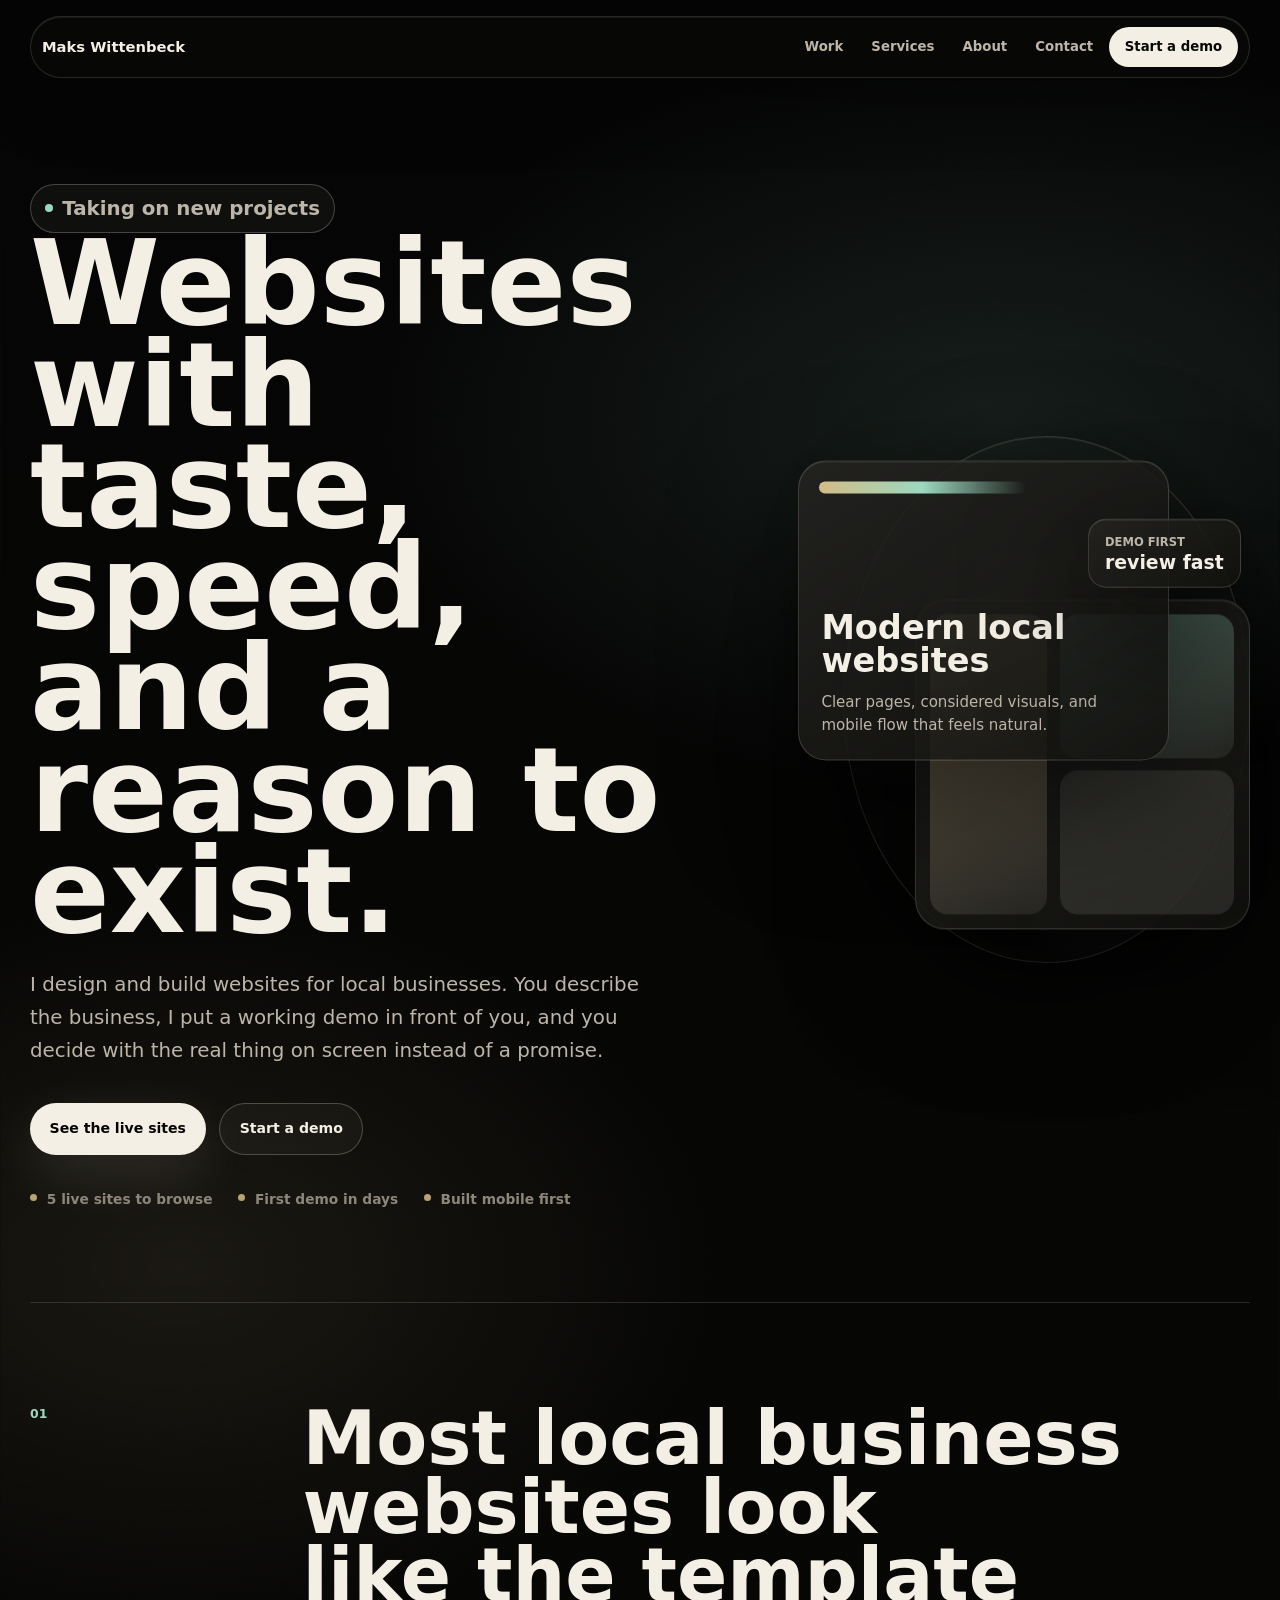
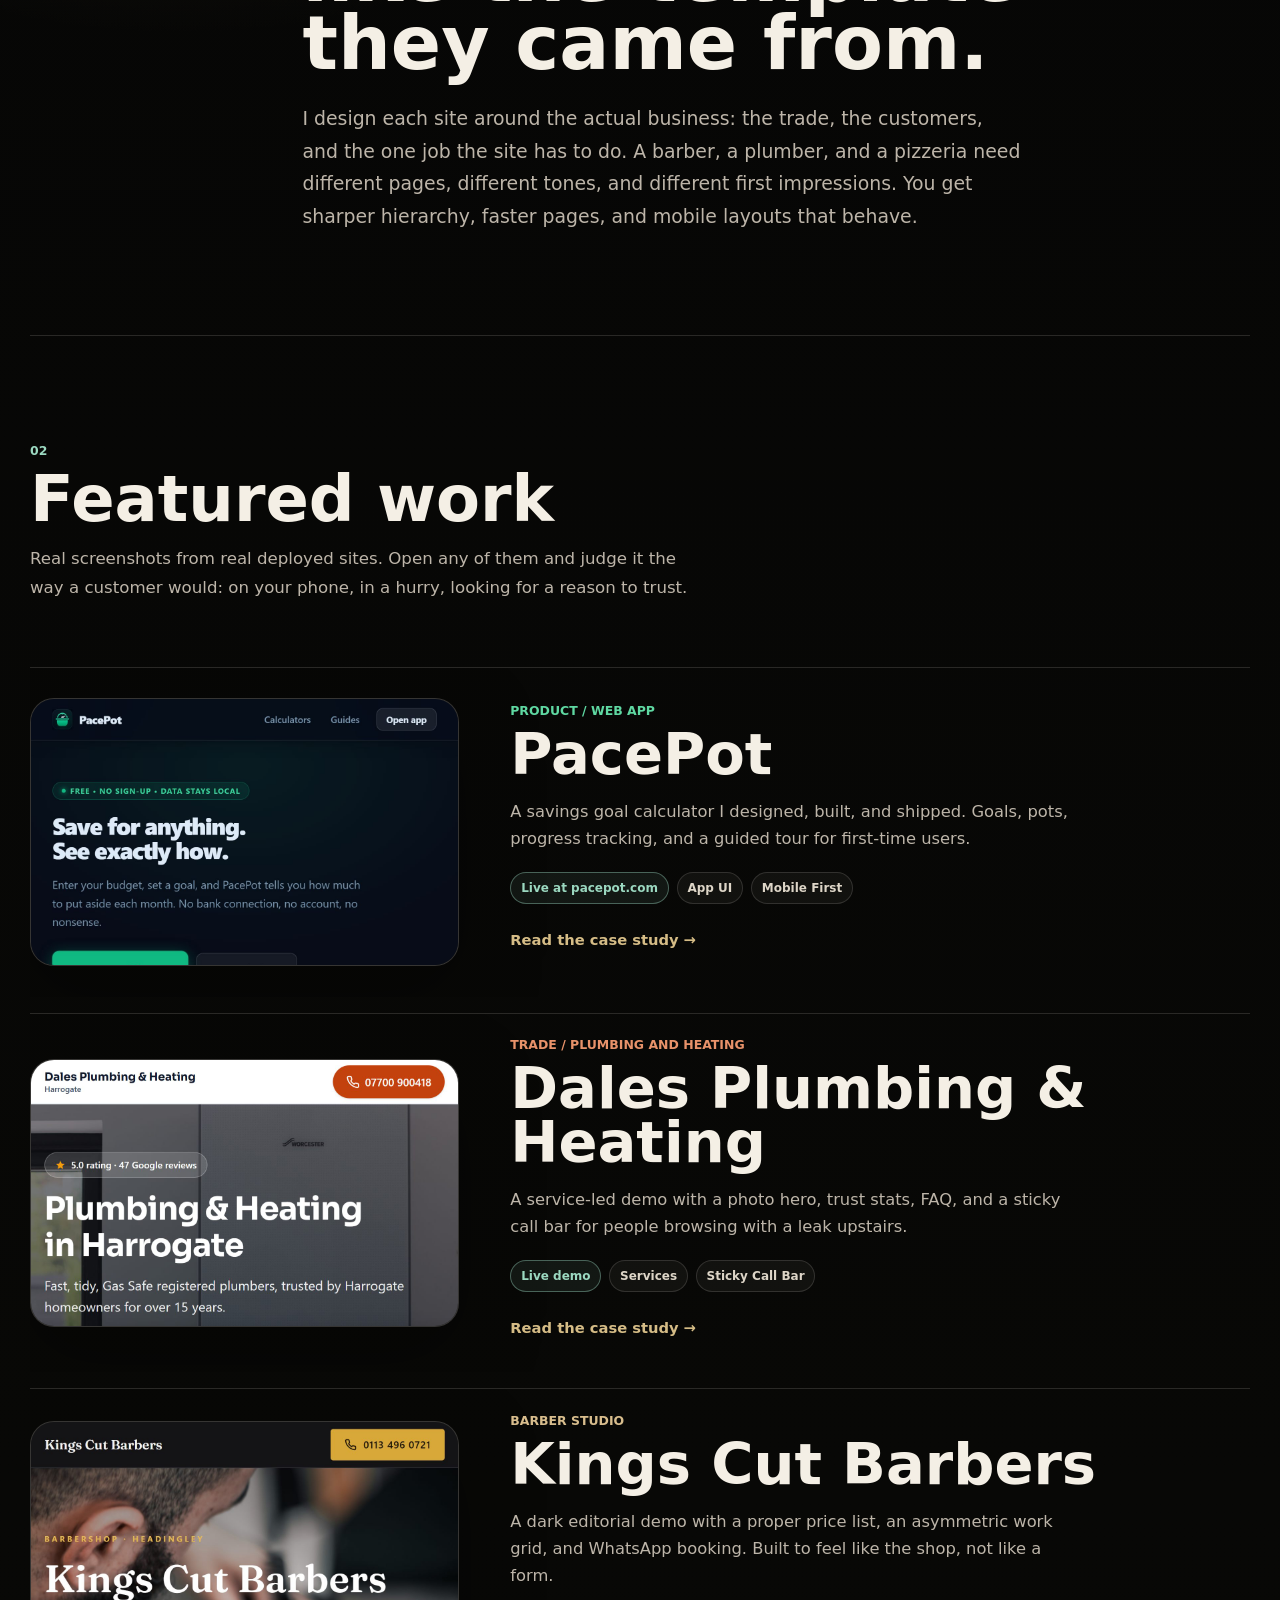
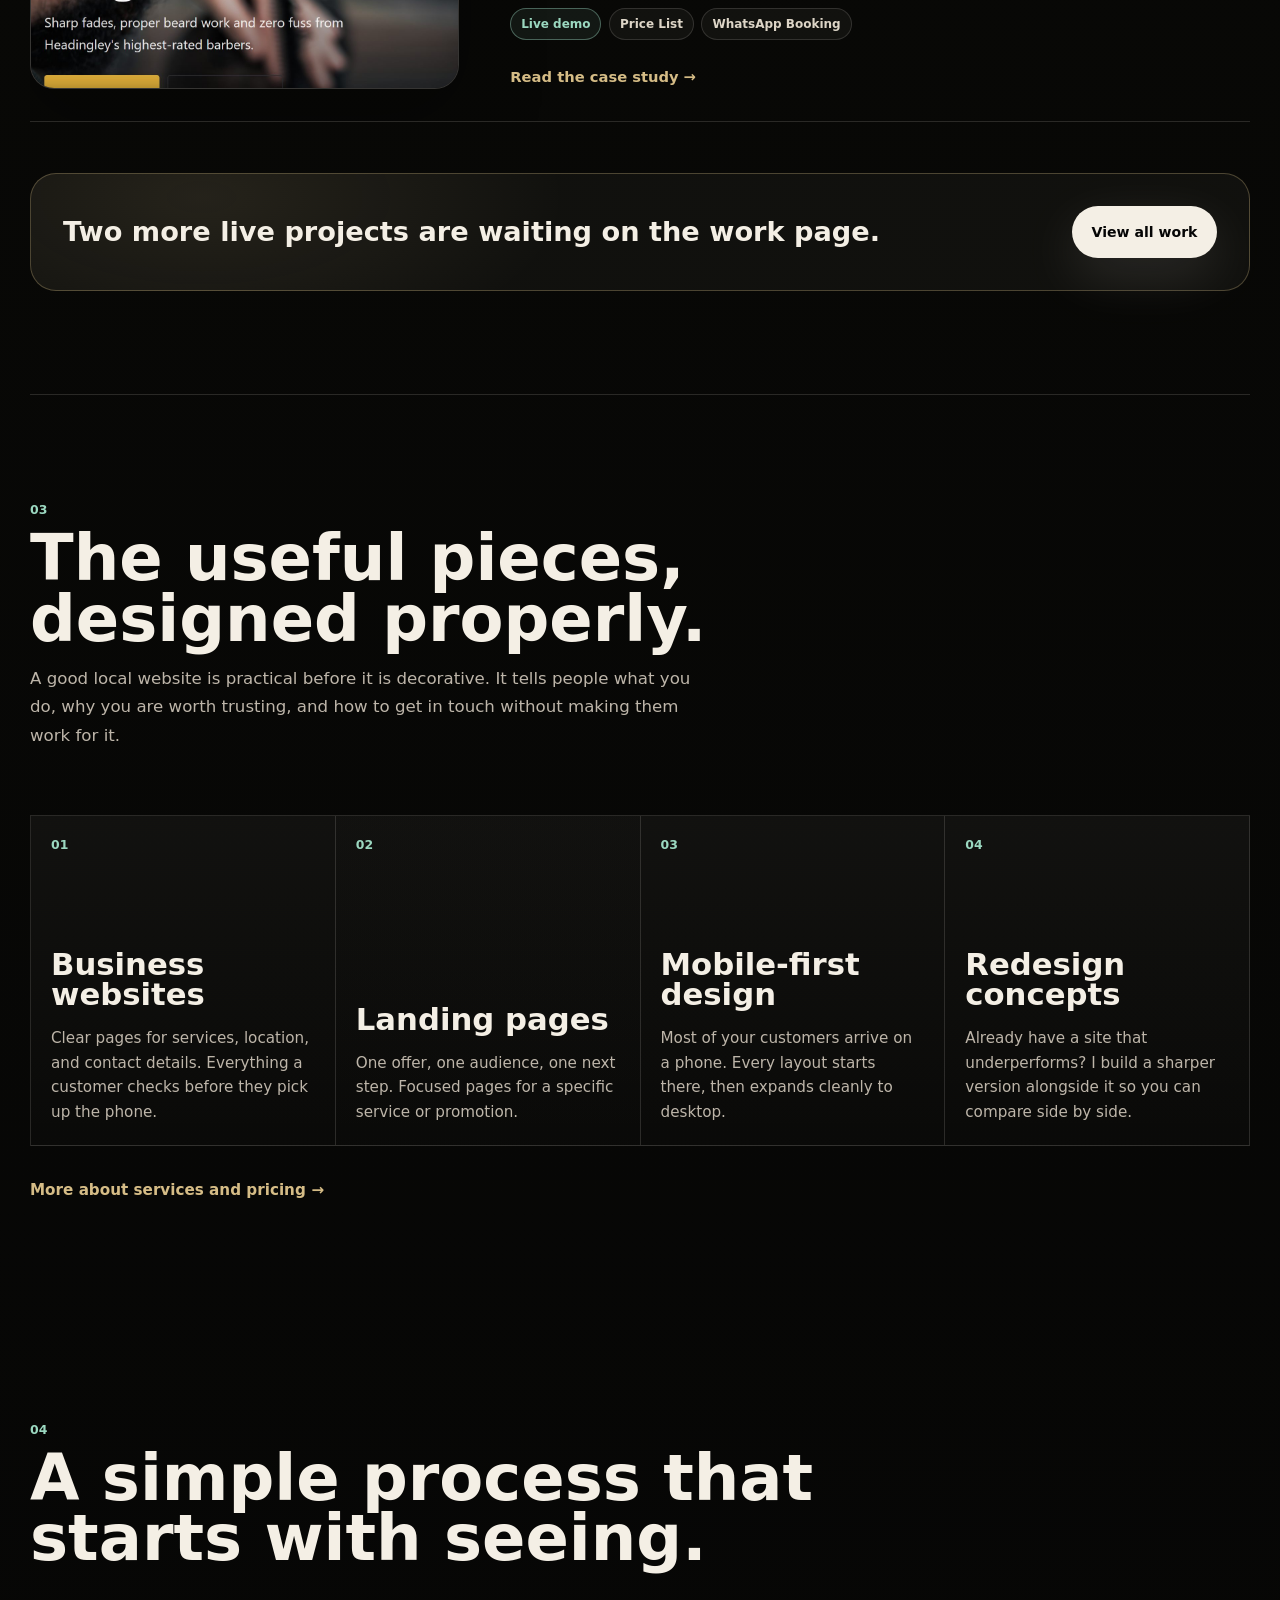
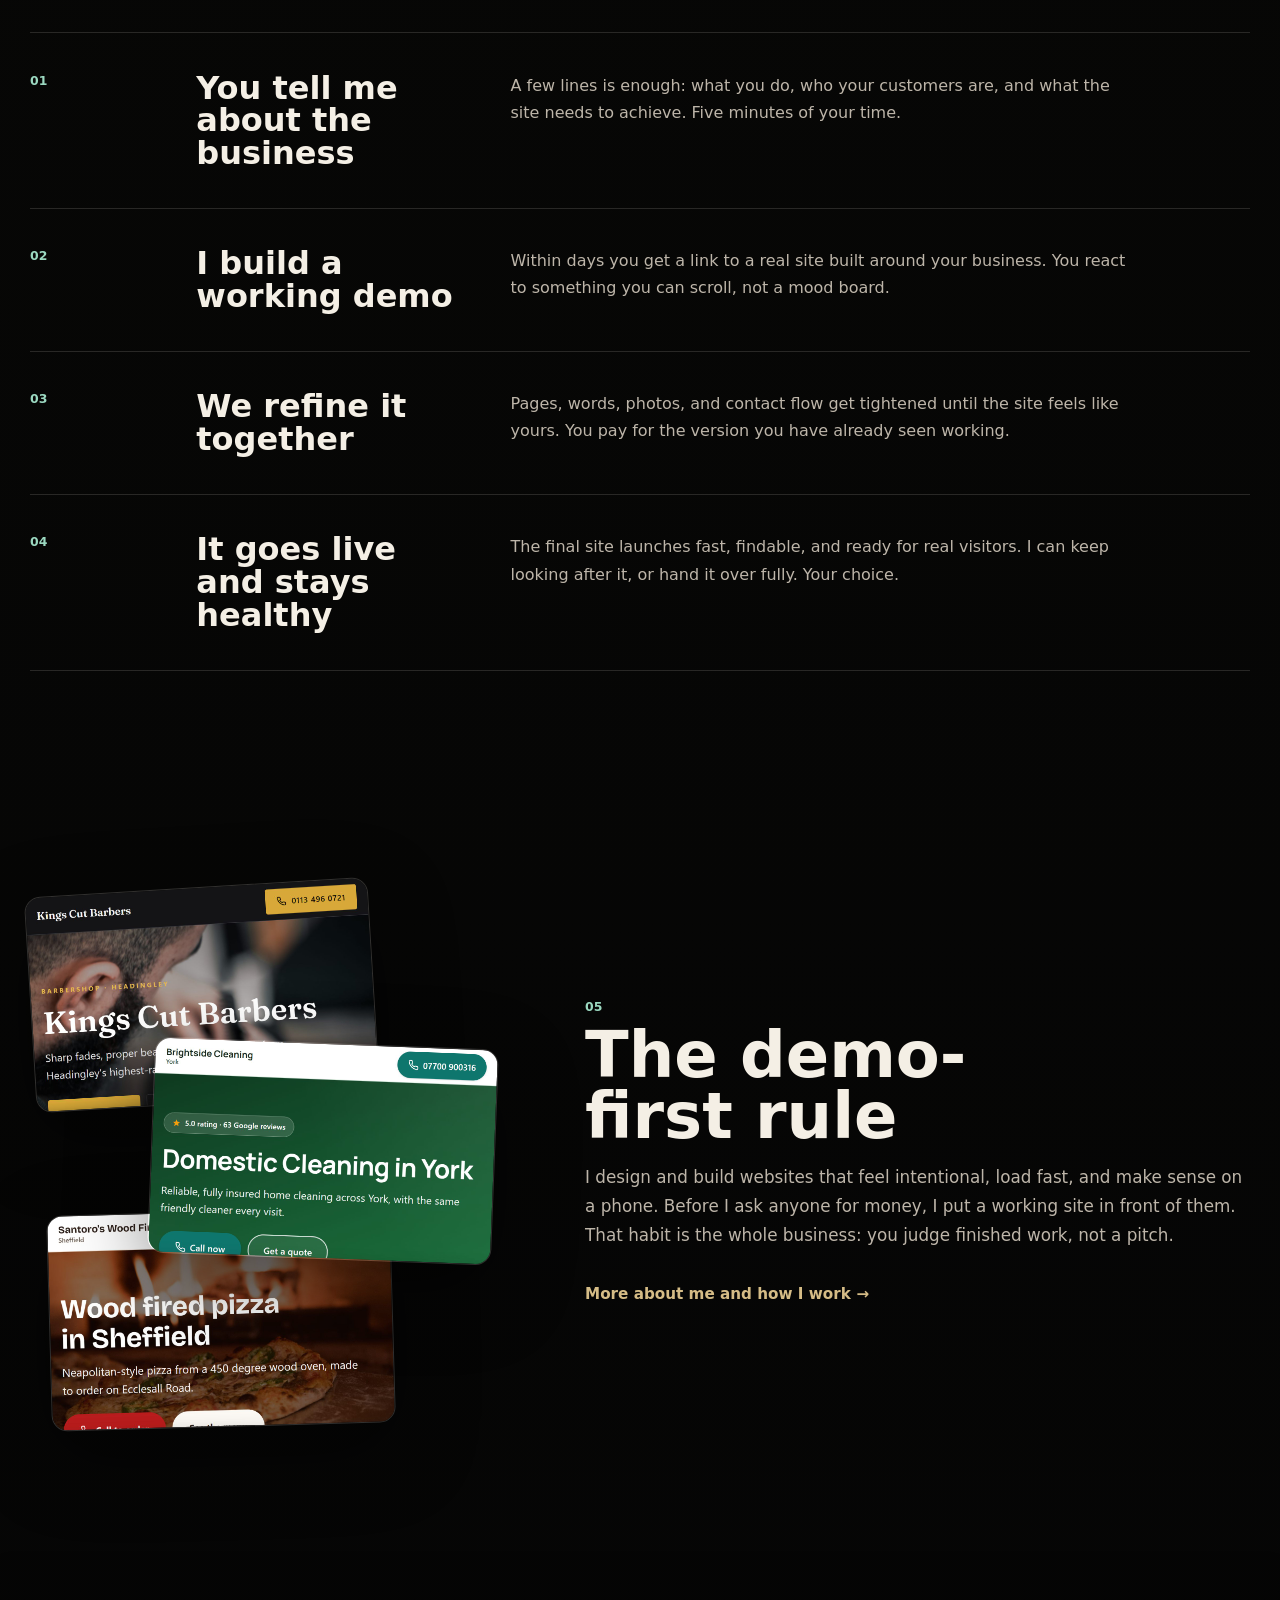
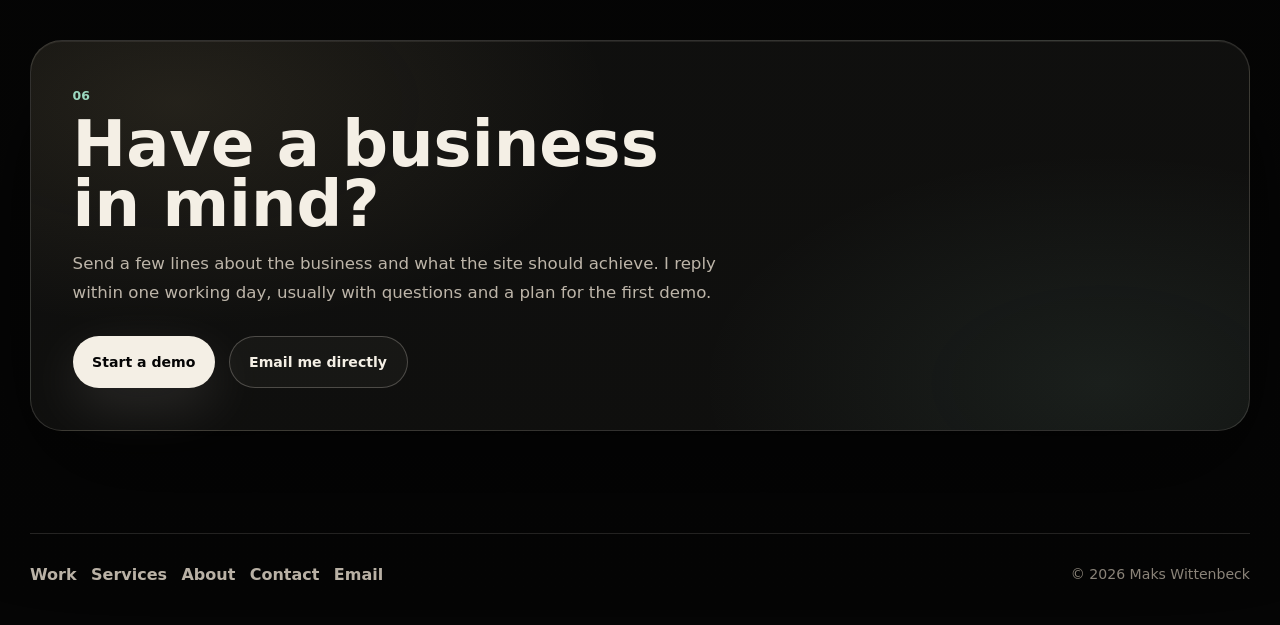
==== index.html @ 297b9ea6 "Real form backend, PNG social card, 404 page, LCP fix, safe demo numbers - Contact form posts via Fo" ====
<!DOCTYPE html>
<html lang="en">
  <head>
    <meta charset="UTF-8" />
    <meta name="viewport" content="width=device-width, initial-scale=1.0" />
    <title>Maks Wittenbeck | Web Designer for Local Businesses</title>
    <meta
      name="description"
      content="Maks Wittenbeck designs and builds websites for local businesses. See a live demo of your site before you commit to anything. Five live projects to browse right now."
    />
    <link rel="canonical" href="https://portfolio-mw-h6pl.vercel.app/" />
    <meta property="og:title" content="Maks Wittenbeck | Web Designer for Local Businesses" />
    <meta
      property="og:description"
      content="See a live demo of your website before you commit to anything. Five live projects to browse right now."
    />
    <meta property="og:type" content="website" />
    <meta property="og:url" content="https://portfolio-mw-h6pl.vercel.app/" />
    <meta property="og:image" content="https://portfolio-mw-h6pl.vercel.app/assets/social-preview.png" />
    <meta name="twitter:card" content="summary_large_image" />
    <meta name="twitter:title" content="Maks Wittenbeck | Web Designer for Local Businesses" />
    <meta
      name="twitter:description"
      content="See a live demo of your website before you commit to anything. Five live projects to browse right now."
    />
    <meta name="theme-color" content="#060606" />
    <link rel="icon" href="/assets/favicon.svg" type="image/svg+xml" />
    <link rel="stylesheet" href="/styles.css" />
    <script type="application/ld+json">
      {
        "@context": "https://schema.org",
        "@type": "Person",
        "name": "Maks Wittenbeck",
        "jobTitle": "Web Designer",
        "email": "mailto:mwittenbeck04@gmail.com",
        "url": "https://portfolio-mw-h6pl.vercel.app/",
        "knowsAbout": ["Web design", "Landing pages", "Mobile-first design", "Local business websites"]
      }
    </script>
  </head>
  <body>
    <a class="skip-link" href="#main">Skip to content</a>
    <div class="spotlight" aria-hidden="true"></div>
    <div class="ambient-field" aria-hidden="true">
      <span class="ambient-line ambient-line--one" data-float data-speed="0.018" data-rotate="-0.002"></span>
      <span class="ambient-line ambient-line--two" data-float data-speed="-0.02" data-rotate="0.002"></span>
      <span class="ambient-disc ambient-disc--one" data-float data-speed="-0.026" data-rotate="0.002"></span>
    </div>

    <header class="site-header">
      <nav class="nav-shell" aria-label="Primary navigation">
        <a class="brand" href="/" aria-label="Maks Wittenbeck home">
          <span>Maks Wittenbeck</span>
        </a>

        <button class="menu-toggle" type="button" aria-expanded="false" aria-controls="nav-links">
          <span class="menu-toggle__line"></span>
          <span class="menu-toggle__line"></span>
          <span class="sr-only">Toggle navigation</span>
        </button>

        <div class="nav-links" id="nav-links">
          <a href="/work/">Work</a>
          <a href="/services/">Services</a>
          <a href="/about/">About</a>
          <a href="/contact/">Contact</a>
          <a class="nav-cta" href="/contact/">Start a demo</a>
        </div>
      </nav>
    </header>

    <main id="main">
      <section class="hero section" id="top">
        <div class="hero__copy">
          <p class="hero-badge"><span class="live-dot" aria-hidden="true"></span>Taking on new projects</p>
          <h1>Websites with taste, speed, and a reason to exist.</h1>
          <p>
            I design and build websites for local businesses. You describe the business,
            I put a working demo in front of you, and you decide with the real thing on
            screen instead of a promise.
          </p>
          <div class="hero__actions">
            <a class="button button--primary" href="/work/">See the live sites</a>
            <a class="button button--ghost" href="/contact/">Start a demo</a>
          </div>
          <ul class="hero-meta" aria-label="Quick facts">
            <li>5 live sites to browse</li>
            <li>First demo in days</li>
            <li>Built mobile first</li>
          </ul>
        </div>

        <div class="hero-art" aria-label="Abstract editorial website preview">
          <div class="hero-art__panel hero-art__panel--main" data-float data-speed="-0.018" data-rotate="-0.001">
            <span></span>
            <strong>Modern local websites</strong>
            <p>Clear pages, considered visuals, and mobile flow that feels natural.</p>
          </div>
          <div class="hero-art__frame" data-float data-speed="0.022" data-rotate="0.002">
            <div></div>
            <div></div>
            <div></div>
          </div>
          <div class="hero-art__note" data-float data-speed="-0.028" data-rotate="-0.002">
            <span>demo first</span>
            <strong>review fast</strong>
          </div>
        </div>
      </section>

      <section class="statement section" aria-label="Design point of view">
        <div class="statement__number reveal">01</div>
        <div class="statement__copy reveal">
          <h2>Most local business websites look like the template they came from.</h2>
          <p>
            I design each site around the actual business: the trade, the customers, and
            the one job the site has to do. A barber, a plumber, and a pizzeria need
            different pages, different tones, and different first impressions. You get
            sharper hierarchy, faster pages, and mobile layouts that behave.
          </p>
        </div>
      </section>

      <section class="section work-section" id="work">
        <div class="section-heading reveal">
          <span class="section-index">02</span>
          <h2>Featured work</h2>
          <p>
            Real screenshots from real deployed sites. Open any of them and judge it the
            way a customer would: on your phone, in a hurry, looking for a reason to trust.
          </p>
        </div>

        <div class="project-list">
          <article class="project-row reveal tilt-card" style="--accent:#5fd8a2">
            <a class="project-media" href="/work/pacepot/" aria-label="Read the PacePot case study">
              <img src="/assets/shot-pacepot.jpg" alt="Screenshot of the PacePot homepage with the headline Save for anything, see exactly how" width="1280" height="800" />
            </a>
            <div class="project-copy">
              <p class="project-type">Product / web app</p>
              <h3>PacePot</h3>
              <p>A savings goal calculator I designed, built, and shipped. Goals, pots, progress tracking, and a guided tour for first-time users.</p>
              <div class="tag-row">
                <span class="tag-live">Live at pacepot.com</span><span>App UI</span><span>Mobile First</span>
              </div>
              <a class="project-link" href="/work/pacepot/">Read the case study<span aria-hidden="true"> &rarr;</span></a>
            </div>
          </article>

          <article class="project-row reveal tilt-card" style="--accent:#e8926a">
            <a class="project-media" href="/work/dales-plumbing/" aria-label="Read the Dales Plumbing and Heating case study">
              <img src="/assets/shot-plumbing.jpg" alt="Screenshot of the Dales Plumbing and Heating demo site with a 5.0 Google rating badge" width="1280" height="800" />
            </a>
            <div class="project-copy">
              <p class="project-type">Trade / plumbing and heating</p>
              <h3>Dales Plumbing &amp; Heating</h3>
              <p>A service-led demo with a photo hero, trust stats, FAQ, and a sticky call bar for people browsing with a leak upstairs.</p>
              <div class="tag-row">
                <span class="tag-live">Live demo</span><span>Services</span><span>Sticky Call Bar</span>
              </div>
              <a class="project-link" href="/work/dales-plumbing/">Read the case study<span aria-hidden="true"> &rarr;</span></a>
            </div>
          </article>

          <article class="project-row reveal tilt-card" style="--accent:#d8bd8d">
            <a class="project-media" href="/work/kings-cut-barbers/" aria-label="Read the Kings Cut Barbers case study">
              <img src="/assets/shot-barber.jpg" alt="Screenshot of the Kings Cut Barbers demo site with a dark editorial hero" width="1280" height="800" />
            </a>
            <div class="project-copy">
              <p class="project-type">Barber studio</p>
              <h3>Kings Cut Barbers</h3>
              <p>A dark editorial demo with a proper price list, an asymmetric work grid, and WhatsApp booking. Built to feel like the shop, not like a form.</p>
              <div class="tag-row">
                <span class="tag-live">Live demo</span><span>Price List</span><span>WhatsApp Booking</span>
              </div>
              <a class="project-link" href="/work/kings-cut-barbers/">Read the case study<span aria-hidden="true"> &rarr;</span></a>
            </div>
          </article>
        </div>

        <div class="work-cta reveal">
          <p>Two more live projects are waiting on the work page.</p>
          <a class="button button--primary" href="/work/">View all work</a>
        </div>
      </section>

      <section class="section service-section" id="services">
        <div class="section-heading reveal">
          <span class="section-index">03</span>
          <h2>The useful pieces, designed properly.</h2>
          <p>
            A good local website is practical before it is decorative. It tells people what
            you do, why you are worth trusting, and how to get in touch without making them work for it.
          </p>
        </div>

        <div class="service-editorial">
          <article class="service-item reveal">
            <span>01</span>
            <h3>Business websites</h3>
            <p>Clear pages for services, location, and contact details. Everything a customer checks before they pick up the phone.</p>
          </article>
          <article class="service-item reveal">
            <span>02</span>
            <h3>Landing pages</h3>
            <p>One offer, one audience, one next step. Focused pages for a specific service or promotion.</p>
          </article>
          <article class="service-item reveal">
            <span>03</span>
            <h3>Mobile-first design</h3>
            <p>Most of your customers arrive on a phone. Every layout starts there, then expands cleanly to desktop.</p>
          </article>
          <article class="service-item reveal">
            <span>04</span>
            <h3>Redesign concepts</h3>
            <p>Already have a site that underperforms? I build a sharper version alongside it so you can compare side by side.</p>
          </article>
        </div>
        <a class="section-link reveal" href="/services/">More about services and pricing<span aria-hidden="true"> &rarr;</span></a>
      </section>

      <section class="section process-section" id="process">
        <div class="section-heading reveal">
          <span class="section-index">04</span>
          <h2>A simple process that starts with seeing.</h2>
        </div>

        <div class="process-list">
          <article class="process-step reveal">
            <span>01</span>
            <h3>You tell me about the business</h3>
            <p>A few lines is enough: what you do, who your customers are, and what the site needs to achieve. Five minutes of your time.</p>
          </article>
          <article class="process-step reveal">
            <span>02</span>
            <h3>I build a working demo</h3>
            <p>Within days you get a link to a real site built around your business. You react to something you can scroll, not a mood board.</p>
          </article>
          <article class="process-step reveal">
            <span>03</span>
            <h3>We refine it together</h3>
            <p>Pages, words, photos, and contact flow get tightened until the site feels like yours. You pay for the version you have already seen working.</p>
          </article>
          <article class="process-step reveal">
            <span>04</span>
            <h3>It goes live and stays healthy</h3>
            <p>The final site launches fast, findable, and ready for real visitors. I can keep looking after it, or hand it over fully. Your choice.</p>
          </article>
        </div>
      </section>

      <section class="section about-section" id="about">
        <div class="about-collage reveal" aria-hidden="true">
          <img src="/assets/shot-barber.jpg" alt="" width="1280" height="800" />
          <img src="/assets/shot-cleaning.jpg" alt="" width="1280" height="800" />
          <img src="/assets/shot-takeaway.jpg" alt="" width="1280" height="800" />
        </div>
        <div class="about-copy reveal">
          <span class="section-index">05</span>
          <h2>The demo-first rule</h2>
          <p>
            I design and build websites that feel intentional, load fast, and make sense on
            a phone. Before I ask anyone for money, I put a working site in front of them.
            That habit is the whole business: you judge finished work, not a pitch.
          </p>
          <a class="section-link" href="/about/">More about me and how I work<span aria-hidden="true"> &rarr;</span></a>
        </div>
      </section>

      <section class="section contact-section" id="contact">
        <div class="contact-panel contact-panel--simple reveal">
          <div>
            <span class="section-index">06</span>
            <h2>Have a business in mind?</h2>
            <p>
              Send a few lines about the business and what the site should achieve.
              I reply within one working day, usually with questions and a plan for the first demo.
            </p>
            <div class="hero__actions">
              <a class="button button--primary" href="/contact/">Start a demo</a>
              <a class="button button--ghost" href="mailto:mwittenbeck04@gmail.com?subject=Website%20demo%20request">Email me directly</a>
            </div>
          </div>
        </div>
      </section>
    </main>

    <footer class="site-footer site-footer--slim">
      <nav class="footer-links" aria-label="Footer">
        <a href="/work/">Work</a>
        <a href="/services/">Services</a>
        <a href="/about/">About</a>
        <a href="/contact/">Contact</a>
        <a href="mailto:mwittenbeck04@gmail.com">Email</a>
      </nav>
      <p class="copyright">&copy; <span id="year"></span> Maks Wittenbeck</p>
    </footer>

    <script src="/script.js"></script>
  </body>
</html>
---- styles.css ----
:root {
  --bg: #050505;
  --bg-soft: #0d0d0b;
  --ink: #f4efe5;
  --muted: #bdb5a9;
  --soft: #8d867b;
  --line: rgba(244, 239, 229, 0.14);
  --line-strong: rgba(244, 239, 229, 0.24);
  --surface: rgba(244, 239, 229, 0.055);
  --surface-strong: rgba(244, 239, 229, 0.09);
  --champagne: #d5bc86;
  --mint: #9bd8c0;
  --sage: #6f8b76;
  --smoke: #191918;
  --shadow: 0 42px 120px rgba(0, 0, 0, 0.55);
  --radius: 8px;
  --radius-lg: 26px;
  --max: 1220px;
}

* {
  box-sizing: border-box;
}

html {
  scroll-behavior: smooth;
  background: #050505;
}

body {
  margin: 0;
  min-width: 320px;
  overflow-x: hidden;
  background:
    radial-gradient(900px 520px at 78% 6%, rgba(155, 216, 192, 0.12), transparent 72%),
    radial-gradient(760px 520px at 14% 18%, rgba(213, 188, 134, 0.1), transparent 72%),
    linear-gradient(180deg, #050505 0%, #080806 44%, #050505 100%);
  background-color: #050505;
  color: var(--ink);
  font-family:
    Inter, ui-sans-serif, system-ui, -apple-system, BlinkMacSystemFont, "Segoe UI", sans-serif;
  line-height: 1.5;
}

body.nav-open {
  overflow: hidden;
}

body::before {
  content: "";
  position: fixed;
  inset: 0;
  z-index: -4;
  pointer-events: none;
  background:
    linear-gradient(90deg, rgba(244, 239, 229, 0.035) 1px, transparent 1px),
    linear-gradient(rgba(244, 239, 229, 0.025) 1px, transparent 1px);
  background-size: 72px 72px;
  mask-image: linear-gradient(to bottom, black, transparent 76%);
  opacity: 0.28;
}

body::after {
  content: "";
  position: fixed;
  inset: 0;
  z-index: -3;
  pointer-events: none;
  background:
    linear-gradient(120deg, transparent 0%, rgba(244, 239, 229, 0.055) 42%, transparent 55%),
    radial-gradient(420px 180px at 50% 0%, rgba(244, 239, 229, 0.055), transparent 70%);
  opacity: 0.48;
}

a {
  color: inherit;
  text-decoration: none;
}

button,
input,
select,
textarea {
  font: inherit;
}

img,
svg {
  max-width: 100%;
}

::selection {
  background: rgba(213, 188, 134, 0.38);
  color: var(--ink);
}

.sr-only,
.skip-link {
  position: absolute;
  width: 1px;
  height: 1px;
  overflow: hidden;
  clip: rect(0, 0, 0, 0);
}

.skip-link:focus {
  top: 1rem;
  left: 1rem;
  width: auto;
  height: auto;
  clip: auto;
  z-index: 20;
  padding: 0.7rem 1rem;
  border-radius: var(--radius);
  background: var(--ink);
  color: var(--bg);
}

.spotlight {
  position: fixed;
  inset: 0;
  z-index: -2;
  pointer-events: none;
  background:
    radial-gradient(circle at var(--x, 50%) var(--y, 20%), rgba(213, 188, 134, 0.07), transparent 18rem),
    radial-gradient(circle at var(--x, 50%) var(--y, 20%), rgba(155, 216, 192, 0.055), transparent 28rem);
  opacity: 0.82;
}

.ambient-field {
  position: fixed;
  inset: 0;
  pointer-events: none;
  z-index: -1;
  overflow: hidden;
}

.ambient-line,
.ambient-disc {
  position: absolute;
  display: block;
  transform: translate3d(0, var(--float-y, 0px), 0) rotate(var(--float-r, 0deg));
  will-change: transform;
}

.ambient-line {
  height: 1px;
  background: linear-gradient(90deg, transparent, rgba(244, 239, 229, 0.32), transparent);
  box-shadow: 0 0 24px rgba(213, 188, 134, 0.16);
  opacity: 0.5;
}

.ambient-line--one {
  width: 420px;
  right: 6vw;
  top: 24vh;
}

.ambient-line--two {
  width: 300px;
  left: 8vw;
  top: 68vh;
}

.ambient-disc {
  width: 220px;
  height: 220px;
  right: 10vw;
  top: 78vh;
  border: 1px solid rgba(244, 239, 229, 0.16);
  border-radius: 50%;
  background: radial-gradient(circle at 38% 30%, rgba(155, 216, 192, 0.08), transparent 56%);
  opacity: 0.44;
}

.site-header {
  position: sticky;
  top: 0;
  z-index: 10;
  padding: 1rem;
}

.nav-shell {
  width: min(var(--max), calc(100vw - 2rem));
  min-height: 62px;
  display: flex;
  align-items: center;
  justify-content: space-between;
  gap: 1rem;
  margin: 0 auto;
  padding: 0.62rem 0.68rem;
  border: 1px solid rgba(244, 239, 229, 0.14);
  border-radius: 999px;
  background: rgba(8, 8, 6, 0.92);
  box-shadow: 0 18px 70px rgba(0, 0, 0, 0.32), inset 0 1px 0 rgba(244, 239, 229, 0.08);
}

.brand {
  display: inline-flex;
  align-items: center;
  gap: 0.74rem;
  font-size: 0.92rem;
  font-weight: 760;
  white-space: nowrap;
}

.nav-links {
  display: flex;
  align-items: center;
  gap: 0.2rem;
}

.nav-links a {
  min-height: 40px;
  display: inline-flex;
  align-items: center;
  justify-content: center;
  padding: 0.5rem 0.78rem;
  border-radius: 999px;
  color: var(--muted);
  font-size: 0.83rem;
  font-weight: 720;
  transition: color 180ms ease, background 180ms ease, transform 180ms ease;
}

.nav-links a:hover,
.nav-links a:focus-visible {
  color: var(--ink);
  background: rgba(244, 239, 229, 0.07);
}

.nav-links a[aria-current="page"] {
  color: var(--ink);
  background: rgba(244, 239, 229, 0.09);
}

.nav-links .nav-cta {
  padding-inline: 1rem;
  color: #080806;
  background: var(--ink);
}

.nav-links .nav-cta:hover,
.nav-links .nav-cta:focus-visible {
  color: #080806;
  background: var(--mint);
  transform: translateY(-1px);
}

.menu-toggle {
  display: none;
  width: 44px;
  height: 44px;
  border: 1px solid var(--line);
  border-radius: 50%;
  background: rgba(244, 239, 229, 0.06);
  color: var(--ink);
  cursor: pointer;
}

.menu-toggle__line {
  display: block;
  width: 17px;
  height: 2px;
  margin: 4px auto;
  border-radius: 999px;
  background: currentColor;
  transition: transform 200ms ease;
}

.section {
  width: min(var(--max), calc(100vw - 2rem));
  margin: 0 auto;
  padding: clamp(5rem, 8vw, 8.8rem) 0;
}

.hero {
  min-height: calc(100vh - 88px);
  display: grid;
  grid-template-columns: minmax(0, 1.08fr) minmax(320px, 0.72fr);
  align-items: center;
  gap: clamp(3rem, 7vw, 7rem);
  padding-top: 4rem;
  padding-bottom: 5.8rem;
}

.hero-badge {
  display: inline-flex;
  align-items: center;
  gap: 0.55rem;
  margin: 0 0 1.4rem;
  padding: 0.45rem 0.9rem;
  border: 1px solid var(--line-strong);
  border-radius: 999px;
  background: rgba(244, 239, 229, 0.045);
  color: var(--muted);
  font-size: 0.8rem;
  font-weight: 760;
}

.live-dot {
  width: 8px;
  height: 8px;
  flex: 0 0 auto;
  border-radius: 50%;
  background: var(--mint);
  box-shadow: 0 0 0 0 rgba(155, 216, 192, 0.5);
  animation: live-pulse 2.4s ease-out infinite;
}

@keyframes live-pulse {
  0% {
    box-shadow: 0 0 0 0 rgba(155, 216, 192, 0.5);
  }
  70% {
    box-shadow: 0 0 0 9px rgba(155, 216, 192, 0);
  }
  100% {
    box-shadow: 0 0 0 0 rgba(155, 216, 192, 0);
  }
}

.hero-meta {
  display: flex;
  flex-wrap: wrap;
  gap: 0.5rem 1.6rem;
  margin: 2.1rem 0 0;
  padding: 0;
  list-style: none;
}

.hero-meta li {
  position: relative;
  padding-left: 1.05rem;
  color: var(--soft);
  font-size: 0.86rem;
  font-weight: 720;
}

.hero-meta li::before {
  content: "";
  position: absolute;
  left: 0;
  top: 0.42em;
  width: 7px;
  height: 7px;
  border-radius: 50%;
  background: var(--champagne);
  opacity: 0.85;
}

.hero__copy h1 {
  max-width: 930px;
  margin: 0;
  font-size: clamp(4rem, 9.2vw, 10.6rem);
  line-height: 0.86;
  letter-spacing: 0;
  font-weight: 820;
  text-wrap: balance;
}

.hero__copy p {
  max-width: 620px;
  margin: 1.6rem 0 0;
  color: var(--muted);
  font-size: clamp(1rem, 1.6vw, 1.24rem);
  line-height: 1.68;
}

.hero__actions {
  display: flex;
  flex-wrap: wrap;
  gap: 0.85rem;
  margin-top: 2.2rem;
}

.button {
  min-height: 52px;
  display: inline-flex;
  align-items: center;
  justify-content: center;
  border: 0;
  border-radius: 999px;
  padding: 0.88rem 1.22rem;
  font-size: 0.88rem;
  font-weight: 820;
  cursor: pointer;
  transition: transform 180ms ease, background 180ms ease, border-color 180ms ease, box-shadow 180ms ease;
}

.button:hover,
.button:focus-visible {
  transform: translateY(-2px);
}

.button--primary {
  background: var(--ink);
  color: var(--bg);
  box-shadow: 0 18px 54px rgba(244, 239, 229, 0.12);
}

.button--primary:hover,
.button--primary:focus-visible {
  background: var(--mint);
  box-shadow: 0 24px 70px rgba(155, 216, 192, 0.14);
}

.button--ghost {
  border: 1px solid var(--line-strong);
  background: rgba(244, 239, 229, 0.035);
  color: var(--ink);
}

.button--ghost:hover,
.button--ghost:focus-visible {
  border-color: rgba(213, 188, 134, 0.48);
  background: rgba(244, 239, 229, 0.07);
}

.hero-art {
  position: relative;
  min-height: 620px;
}

.hero-art::before {
  content: "";
  position: absolute;
  inset: 10% 0 5% 10%;
  border: 1px solid rgba(244, 239, 229, 0.14);
  border-radius: 50%;
  background:
    radial-gradient(circle at 42% 34%, rgba(244, 239, 229, 0.11), transparent 25%),
    radial-gradient(circle at 66% 72%, rgba(155, 216, 192, 0.12), transparent 34%);
  box-shadow: inset 0 1px 0 rgba(244, 239, 229, 0.08), 0 36px 120px rgba(0, 0, 0, 0.42);
}

.hero-art__panel,
.hero-art__frame,
.hero-art__note {
  position: absolute;
  border: 1px solid rgba(244, 239, 229, 0.16);
  background:
    linear-gradient(145deg, rgba(244, 239, 229, 0.105), rgba(244, 239, 229, 0.035)),
    rgba(8, 8, 6, 0.88);
  box-shadow: var(--shadow), inset 0 1px 0 rgba(244, 239, 229, 0.09);
  transform: translate3d(0, var(--float-y, 0px), 0) rotate(var(--float-r, 0deg));
  will-change: transform;
}

.hero-art__panel--main {
  z-index: 2;
  top: 14%;
  left: 0;
  width: min(82%, 430px);
  min-height: 300px;
  display: grid;
  align-content: end;
  border-radius: 28px;
  padding: 1.4rem;
}

.hero-art__panel--main span {
  position: absolute;
  top: 1.25rem;
  left: 1.25rem;
  width: 56%;
  height: 12px;
  border-radius: 999px;
  background: linear-gradient(90deg, var(--champagne), var(--mint), transparent);
}

.hero-art__panel--main strong {
  max-width: 280px;
  font-size: 2.1rem;
  line-height: 1;
}

.hero-art__panel--main p {
  max-width: 310px;
  margin: 0.85rem 0 0;
  color: var(--muted);
  font-size: 0.94rem;
}

.hero-art__frame {
  right: 0;
  bottom: 10%;
  width: min(74%, 360px);
  min-height: 330px;
  display: grid;
  grid-template-columns: 0.8fr 1.2fr;
  gap: 0.8rem;
  border-radius: 30px;
  padding: 0.9rem;
}

.hero-art__frame div {
  border-radius: 18px;
  background: rgba(244, 239, 229, 0.1);
}

.hero-art__frame div:first-child {
  grid-row: span 2;
  background: linear-gradient(160deg, rgba(213, 188, 134, 0.5), rgba(244, 239, 229, 0.08));
}

.hero-art__frame div:nth-child(2) {
  background: linear-gradient(150deg, rgba(155, 216, 192, 0.45), rgba(244, 239, 229, 0.08));
}

.hero-art__note {
  z-index: 2;
  right: 2%;
  top: 24%;
  display: grid;
  gap: 0.1rem;
  border-radius: 18px;
  padding: 0.9rem 1rem;
}

.hero-art__note span {
  color: var(--muted);
  font-size: 0.72rem;
  font-weight: 800;
  text-transform: uppercase;
}

.hero-art__note strong {
  font-size: 1.18rem;
  line-height: 1;
}

.statement {
  display: grid;
  grid-template-columns: 0.22fr 1fr;
  gap: clamp(1.5rem, 5vw, 5rem);
  border-top: 1px solid var(--line);
  border-bottom: 1px solid var(--line);
}

.statement__number,
.section-index {
  color: var(--mint);
  font-size: 0.78rem;
  font-weight: 860;
}

.statement__copy h2 {
  max-width: 960px;
  margin: 0;
  font-size: clamp(2.6rem, 5.8vw, 6.8rem);
  line-height: 0.92;
  letter-spacing: 0;
  font-weight: 820;
  text-wrap: balance;
}

.statement__copy p {
  max-width: 720px;
  margin: 1.5rem 0 0;
  color: var(--muted);
  font-size: clamp(1rem, 1.5vw, 1.18rem);
  line-height: 1.72;
}

.section-heading {
  max-width: 850px;
  margin-bottom: clamp(2.5rem, 5vw, 4.6rem);
}

.section-heading h2,
.about-copy h2,
.contact-panel h2 {
  margin: 0.45rem 0 0;
  font-size: clamp(2.4rem, 5vw, 5.8rem);
  line-height: 0.94;
  letter-spacing: 0;
  font-weight: 810;
  text-wrap: balance;
}

.section-heading p,
.contact-panel p {
  max-width: 680px;
  margin: 1rem 0 0;
  color: var(--muted);
  font-size: 1.04rem;
  line-height: 1.72;
}

.project-list {
  display: grid;
  gap: 1rem;
}

.project-row {
  position: relative;
  display: grid;
  grid-template-columns: minmax(280px, 0.58fr) minmax(0, 1fr);
  gap: clamp(1.2rem, 4vw, 3.2rem);
  align-items: center;
  min-height: 330px;
  overflow: hidden;
  border-top: 1px solid var(--line);
  padding: clamp(1rem, 2vw, 1.4rem) 0;
  transition: transform 220ms ease, border-color 220ms ease;
}

.project-row:last-child {
  border-bottom: 1px solid var(--line);
}

.project-row::after {
  content: "";
  position: absolute;
  inset: 0;
  z-index: -1;
  background: radial-gradient(circle at var(--card-x, 50%) var(--card-y, 50%), rgba(213, 188, 134, 0.08), transparent 18rem);
  opacity: 0;
  transition: opacity 220ms ease;
}

.project-row:hover {
  border-color: var(--line-strong);
}

.project-row:hover::after {
  opacity: 1;
}

.project-media {
  display: block;
  aspect-ratio: 16 / 10;
  overflow: hidden;
  border: 1px solid rgba(244, 239, 229, 0.13);
  border-radius: 24px;
  background: var(--smoke);
  box-shadow: 0 26px 80px rgba(0, 0, 0, 0.34), inset 0 1px 0 rgba(244, 239, 229, 0.08);
}

.project-media img {
  display: block;
  width: 100%;
  height: 100%;
  object-fit: cover;
  transition: transform 380ms ease, filter 380ms ease;
}

.project-row:hover .project-media img {
  transform: scale(1.025);
  filter: saturate(1.05) contrast(1.03);
}

.project-copy {
  max-width: 680px;
}

.project-type {
  margin: 0;
  color: var(--accent, var(--champagne));
  font-size: 0.78rem;
  font-weight: 880;
  text-transform: uppercase;
}

.project-copy h3 {
  margin: 0.45rem 0 0;
  font-size: clamp(2rem, 4.5vw, 5.4rem);
  line-height: 0.94;
  letter-spacing: 0;
  font-weight: 800;
}

.project-copy p:not(.project-type) {
  max-width: 560px;
  margin: 1rem 0 0;
  color: var(--muted);
  font-size: 1.02rem;
  line-height: 1.66;
}

.tag-row {
  display: flex;
  flex-wrap: wrap;
  gap: 0.48rem;
  margin-top: 1.2rem;
}

.tag-row span {
  border: 1px solid rgba(244, 239, 229, 0.14);
  border-radius: 999px;
  padding: 0.38rem 0.62rem;
  color: #ddd5c7;
  background: rgba(244, 239, 229, 0.045);
  font-size: 0.75rem;
  font-weight: 760;
}

.tag-row .tag-live {
  border-color: rgba(155, 216, 192, 0.4);
  color: var(--mint);
  background: rgba(155, 216, 192, 0.08);
}

.project-link {
  display: inline-flex;
  align-items: center;
  gap: 0.3rem;
  min-height: 44px;
  margin-top: 0.9rem;
  color: var(--champagne);
  font-size: 0.92rem;
  font-weight: 800;
  transition: color 180ms ease;
}

.project-link:hover,
.project-link:focus-visible {
  color: var(--mint);
}

.work-cta {
  display: flex;
  flex-wrap: wrap;
  align-items: center;
  justify-content: space-between;
  gap: 1.2rem;
  margin-top: clamp(2rem, 4vw, 3.4rem);
  padding: clamp(1.3rem, 3vw, 2rem);
  border: 1px solid rgba(213, 188, 134, 0.3);
  border-radius: var(--radius-lg);
  background:
    radial-gradient(520px 240px at 14% 20%, rgba(213, 188, 134, 0.1), transparent 70%),
    rgba(244, 239, 229, 0.04);
}

.work-cta p {
  margin: 0;
  font-size: clamp(1.2rem, 2.4vw, 1.7rem);
  font-weight: 780;
  text-wrap: balance;
}

.service-section,
.faq-section {
  border-top: 1px solid var(--line);
}

.service-editorial {
  display: grid;
  grid-template-columns: repeat(4, minmax(0, 1fr));
  border-top: 1px solid var(--line);
  border-left: 1px solid var(--line);
}

.service-item {
  min-height: 330px;
  display: flex;
  flex-direction: column;
  justify-content: space-between;
  border-right: 1px solid var(--line);
  border-bottom: 1px solid var(--line);
  padding: 1.25rem;
  background: linear-gradient(180deg, rgba(244, 239, 229, 0.045), rgba(244, 239, 229, 0.012));
}

.service-item span,
.process-step span {
  color: var(--mint);
  font-size: 0.78rem;
  font-weight: 860;
}

.service-item h3 {
  margin: auto 0 0;
  font-size: clamp(1.4rem, 2.4vw, 2.2rem);
  line-height: 1;
}

.service-item p {
  margin: 1rem 0 0;
  color: var(--muted);
  font-size: 0.95rem;
  line-height: 1.62;
}

.process-list {
  display: grid;
  gap: 0;
  border-top: 1px solid var(--line);
}

.process-step {
  display: grid;
  grid-template-columns: 0.16fr 0.36fr 1fr;
  gap: clamp(1rem, 4vw, 3rem);
  align-items: start;
  border-bottom: 1px solid var(--line);
  padding: clamp(1.4rem, 3.5vw, 2.4rem) 0;
}

.process-step h3 {
  margin: 0;
  font-size: clamp(1.45rem, 2.5vw, 2.6rem);
  line-height: 1.02;
}

.process-step p {
  max-width: 620px;
  margin: 0;
  color: var(--muted);
  font-size: 1rem;
  line-height: 1.7;
}

.about-section {
  display: grid;
  grid-template-columns: 0.7fr 1fr;
  gap: clamp(2rem, 7vw, 6rem);
  align-items: center;
}

.about-collage {
  position: relative;
  min-height: 560px;
}

.about-collage img {
  position: absolute;
  width: 74%;
  height: auto;
  border: 1px solid rgba(244, 239, 229, 0.18);
  border-radius: 16px;
  box-shadow: 0 26px 80px rgba(0, 0, 0, 0.45);
}

.about-collage img:nth-child(1) {
  top: 2%;
  left: 0;
  transform: rotate(-3.5deg);
}

.about-collage img:nth-child(2) {
  top: 30%;
  right: 0;
  transform: rotate(2.2deg);
  z-index: 1;
}

.about-collage img:nth-child(3) {
  top: 60%;
  left: 4%;
  transform: rotate(-1.6deg);
}

.about-copy p {
  max-width: 690px;
  margin: 1.1rem 0 0;
  color: var(--muted);
  font-size: 1.05rem;
  line-height: 1.72;
}

.faq-list {
  display: grid;
  border-top: 1px solid var(--line);
}

.faq-list details {
  border-bottom: 1px solid var(--line);
  padding: 1.35rem 0;
}

.faq-list summary {
  display: flex;
  align-items: center;
  justify-content: space-between;
  gap: 1rem;
  color: var(--ink);
  font-size: clamp(1.15rem, 2vw, 1.8rem);
  font-weight: 760;
  cursor: pointer;
  list-style: none;
}

.faq-list summary::-webkit-details-marker {
  display: none;
}

.faq-list summary::after {
  content: "+";
  width: 34px;
  height: 34px;
  display: grid;
  flex: 0 0 auto;
  place-items: center;
  border: 1px solid var(--line);
  border-radius: 50%;
  color: var(--mint);
}

.faq-list details[open] summary::after {
  content: "-";
}

.faq-list p {
  max-width: 720px;
  margin: 1rem 0 0;
  color: var(--muted);
  font-size: 1rem;
  line-height: 1.68;
}

.contact-panel {
  display: grid;
  grid-template-columns: minmax(0, 0.78fr) minmax(320px, 1fr);
  gap: clamp(1.5rem, 5vw, 4rem);
  align-items: start;
  border: 1px solid rgba(244, 239, 229, 0.15);
  border-radius: 32px;
  padding: clamp(1.1rem, 4vw, 2.6rem);
  background:
    radial-gradient(620px 320px at 12% 16%, rgba(213, 188, 134, 0.1), transparent 70%),
    radial-gradient(560px 320px at 88% 88%, rgba(155, 216, 192, 0.08), transparent 72%),
    rgba(244, 239, 229, 0.045);
  box-shadow: var(--shadow), inset 0 1px 0 rgba(244, 239, 229, 0.08);
}

.contact-panel--simple {
  grid-template-columns: 1fr;
}

.contact-panel--simple > div {
  max-width: 720px;
}

.contact-panel .hero__actions {
  margin-top: 1.8rem;
}

.contact-mail {
  display: inline-flex;
  margin-top: 1.35rem;
  color: var(--champagne);
  font-size: 1rem;
  font-weight: 840;
}

.contact-form {
  display: grid;
  grid-template-columns: repeat(2, minmax(0, 1fr));
  gap: 1rem;
}

.form-row {
  display: grid;
  gap: 0.42rem;
}

.form-row--full,
.form-note,
.form-submit {
  grid-column: 1 / -1;
}

label {
  color: #e7dfd0;
  font-size: 0.78rem;
  font-weight: 820;
  text-transform: uppercase;
}

input,
select,
textarea {
  width: 100%;
  border: 1px solid rgba(244, 239, 229, 0.15);
  border-radius: 14px;
  background: rgba(5, 5, 5, 0.66);
  color: var(--ink);
  padding: 0.94rem 0.95rem;
  outline: none;
  transition: border-color 180ms ease, box-shadow 180ms ease, background 180ms ease;
}

textarea {
  resize: vertical;
}

input:focus,
select:focus,
textarea:focus {
  border-color: rgba(213, 188, 134, 0.58);
  box-shadow: 0 0 0 4px rgba(213, 188, 134, 0.1);
  background: rgba(5, 5, 5, 0.88);
}

.form-note {
  margin: 0;
  color: var(--soft);
  font-size: 0.88rem;
}

.form-submit {
  width: fit-content;
  min-width: 170px;
}

.page-hero {
  padding-top: clamp(3rem, 6vw, 5.5rem);
  padding-bottom: clamp(2rem, 4vw, 3.4rem);
}

.page-hero h1 {
  max-width: 900px;
  margin: 0.45rem 0 0;
  font-size: clamp(3rem, 7vw, 7.6rem);
  line-height: 0.9;
  font-weight: 820;
  text-wrap: balance;
}

.page-hero p {
  max-width: 680px;
  margin: 1.3rem 0 0;
  color: var(--muted);
  font-size: clamp(1rem, 1.5vw, 1.18rem);
  line-height: 1.7;
}

.eyebrow {
  display: block;
  color: var(--accent, var(--mint));
  font-size: 0.78rem;
  font-weight: 860;
  text-transform: uppercase;
  letter-spacing: 0.08em;
}

.back-link {
  display: inline-flex;
  align-items: center;
  gap: 0.35rem;
  min-height: 44px;
  color: var(--muted);
  font-size: 0.88rem;
  font-weight: 760;
  transition: color 180ms ease;
}

.back-link:hover,
.back-link:focus-visible {
  color: var(--ink);
}

.case-meta {
  display: flex;
  flex-wrap: wrap;
  gap: 0.6rem 2.4rem;
  margin-top: clamp(1.6rem, 3vw, 2.6rem);
  padding-top: 1.4rem;
  border-top: 1px solid var(--line);
}

.case-meta div {
  display: grid;
  gap: 0.2rem;
}

.case-meta dt {
  color: var(--soft);
  font-size: 0.74rem;
  font-weight: 820;
  text-transform: uppercase;
}

.case-meta dd {
  margin: 0;
  color: var(--ink);
  font-size: 0.95rem;
  font-weight: 740;
}

.case-shot {
  display: block;
  overflow: hidden;
  border: 1px solid rgba(244, 239, 229, 0.15);
  border-radius: var(--radius-lg);
  background: var(--smoke);
  box-shadow: var(--shadow);
}

.case-shot img {
  display: block;
  width: 100%;
  height: auto;
}

.case-body {
  display: grid;
  grid-template-columns: 0.34fr 1fr;
  gap: clamp(1.2rem, 4vw, 3.5rem);
  border-top: 1px solid var(--line);
  padding: clamp(1.6rem, 3.5vw, 2.6rem) 0;
}

.case-body h2 {
  margin: 0;
  font-size: clamp(1.35rem, 2.4vw, 2rem);
  line-height: 1.05;
}

.case-body div p {
  max-width: 660px;
  margin: 0 0 1rem;
  color: var(--muted);
  font-size: 1.02rem;
  line-height: 1.72;
}

.case-body div p:last-child {
  margin-bottom: 0;
}

.case-body ul {
  max-width: 660px;
  margin: 0;
  padding-left: 1.2rem;
  color: var(--muted);
  font-size: 1.02rem;
  line-height: 1.72;
}

.case-body li + li {
  margin-top: 0.45rem;
}

.case-cta {
  display: flex;
  flex-wrap: wrap;
  align-items: center;
  justify-content: space-between;
  gap: 1.2rem;
  border-top: 1px solid var(--line);
  padding-top: clamp(1.6rem, 3.5vw, 2.4rem);
}

.case-cta p {
  margin: 0;
  font-size: clamp(1.15rem, 2.2vw, 1.6rem);
  font-weight: 780;
  text-wrap: balance;
}

.section-link {
  display: inline-flex;
  align-items: center;
  gap: 0.35rem;
  min-height: 44px;
  margin-top: 1.4rem;
  color: var(--champagne);
  font-size: 0.95rem;
  font-weight: 800;
  transition: color 180ms ease;
}

.section-link:hover,
.section-link:focus-visible {
  color: var(--mint);
}

.site-footer {
  width: min(var(--max), calc(100vw - 2rem));
  display: grid;
  grid-template-columns: minmax(0, 1fr) auto;
  gap: 1.5rem;
  margin: 0 auto;
  padding: 2.2rem 0 3rem;
  border-top: 1px solid var(--line);
}

.site-footer p {
  max-width: 430px;
  margin: 0.9rem 0 0;
  color: var(--muted);
}

.footer-links {
  display: flex;
  flex-wrap: wrap;
  gap: 0.9rem;
  justify-content: flex-end;
}

.footer-links a {
  color: var(--muted);
  font-weight: 760;
}

.copyright {
  grid-column: 1 / -1;
  font-size: 0.88rem;
}

.site-footer--slim {
  display: flex;
  flex-wrap: wrap;
  align-items: center;
  justify-content: space-between;
  gap: 0.8rem 1.5rem;
  padding: 1.8rem 0 2.4rem;
}

.site-footer--slim .footer-links {
  justify-content: flex-start;
}

.site-footer--slim .copyright {
  margin: 0;
  color: var(--soft);
}

:focus-visible {
  outline: 3px solid rgba(213, 188, 134, 0.64);
  outline-offset: 4px;
}

.reveal {
  transition: opacity 560ms ease, transform 560ms ease;
}

.js .reveal {
  opacity: 0;
  transform: translateY(22px);
}

.js .reveal.is-visible {
  opacity: 1;
  transform: translateY(0);
}

@media (max-width: 1050px) {
  .hero,
  .about-section,
  .contact-panel {
    grid-template-columns: 1fr;
  }

  .hero-art {
    min-height: 500px;
  }

  .service-editorial {
    grid-template-columns: repeat(2, minmax(0, 1fr));
  }

  .project-row {
    grid-template-columns: minmax(220px, 0.7fr) minmax(0, 1fr);
  }
}

@media (max-width: 760px) {
  .ambient-field {
    display: none;
  }

  .site-header {
    padding: 0.7rem;
  }

  .nav-shell {
    width: min(var(--max), calc(100vw - 1.4rem));
    border-radius: 24px;
  }

  .menu-toggle {
    display: inline-block;
  }

  .nav-open .menu-toggle__line:first-child {
    transform: translateY(3px) rotate(45deg);
  }

  .nav-open .menu-toggle__line:nth-child(2) {
    transform: translateY(-3px) rotate(-45deg);
  }

  .nav-links {
    position: fixed;
    top: 82px;
    left: 0.7rem;
    right: 0.7rem;
    display: grid;
    gap: 0.35rem;
    padding: 0.8rem;
    border: 1px solid rgba(244, 239, 229, 0.16);
    border-radius: 22px;
    background: rgba(5, 5, 5, 0.97);
    box-shadow: var(--shadow);
    opacity: 0;
    transform: translateY(-12px);
    pointer-events: none;
    transition: opacity 200ms ease, transform 200ms ease;
  }

  .nav-open .nav-links {
    opacity: 1;
    transform: translateY(0);
    pointer-events: auto;
  }

  .nav-links a {
    justify-content: flex-start;
    min-height: 48px;
    padding-inline: 1rem;
  }

  .section {
    width: min(100% - 1.1rem, var(--max));
    padding: 5rem 0;
  }

  .hero {
    min-height: auto;
    gap: 2rem;
    padding-top: 4rem;
  }

  .hero__copy h1 {
    font-size: clamp(3.9rem, 17vw, 6rem);
  }

  .hero__actions,
  .button,
  .form-submit {
    width: 100%;
  }

  .hero-art {
    min-height: 420px;
  }

  .hero-art__panel--main {
    width: 86%;
    min-height: 255px;
  }

  .hero-art__frame {
    width: 76%;
    min-height: 250px;
  }

  .statement,
  .project-row,
  .process-step,
  .contact-form,
  .case-body,
  .site-footer {
    grid-template-columns: 1fr;
  }

  .project-row {
    min-height: auto;
  }

  .project-media {
    aspect-ratio: 16 / 9;
  }

  .service-editorial {
    grid-template-columns: 1fr;
  }

  .service-item {
    min-height: 230px;
  }

  .about-collage {
    min-height: 440px;
  }

  .contact-panel {
    border-radius: 24px;
  }

  .footer-links {
    justify-content: flex-start;
  }
}

@media (max-width: 430px) {
  .brand span:last-child {
    max-width: 150px;
    overflow: hidden;
    text-overflow: ellipsis;
  }

  .hero-art__note {
    right: 0;
    top: 18%;
  }

  .hero-art__panel--main strong {
    font-size: 1.65rem;
  }

  .section-heading h2,
  .about-copy h2,
  .contact-panel h2 {
    font-size: 2.55rem;
  }
}

@media (prefers-reduced-motion: reduce) {
  *,
  *::before,
  *::after {
    animation-duration: 0.01ms !important;
    animation-iteration-count: 1 !important;
    scroll-behavior: auto !important;
    transition-duration: 0.01ms !important;
  }

  .spotlight,
  .ambient-field {
    display: none;
  }
}
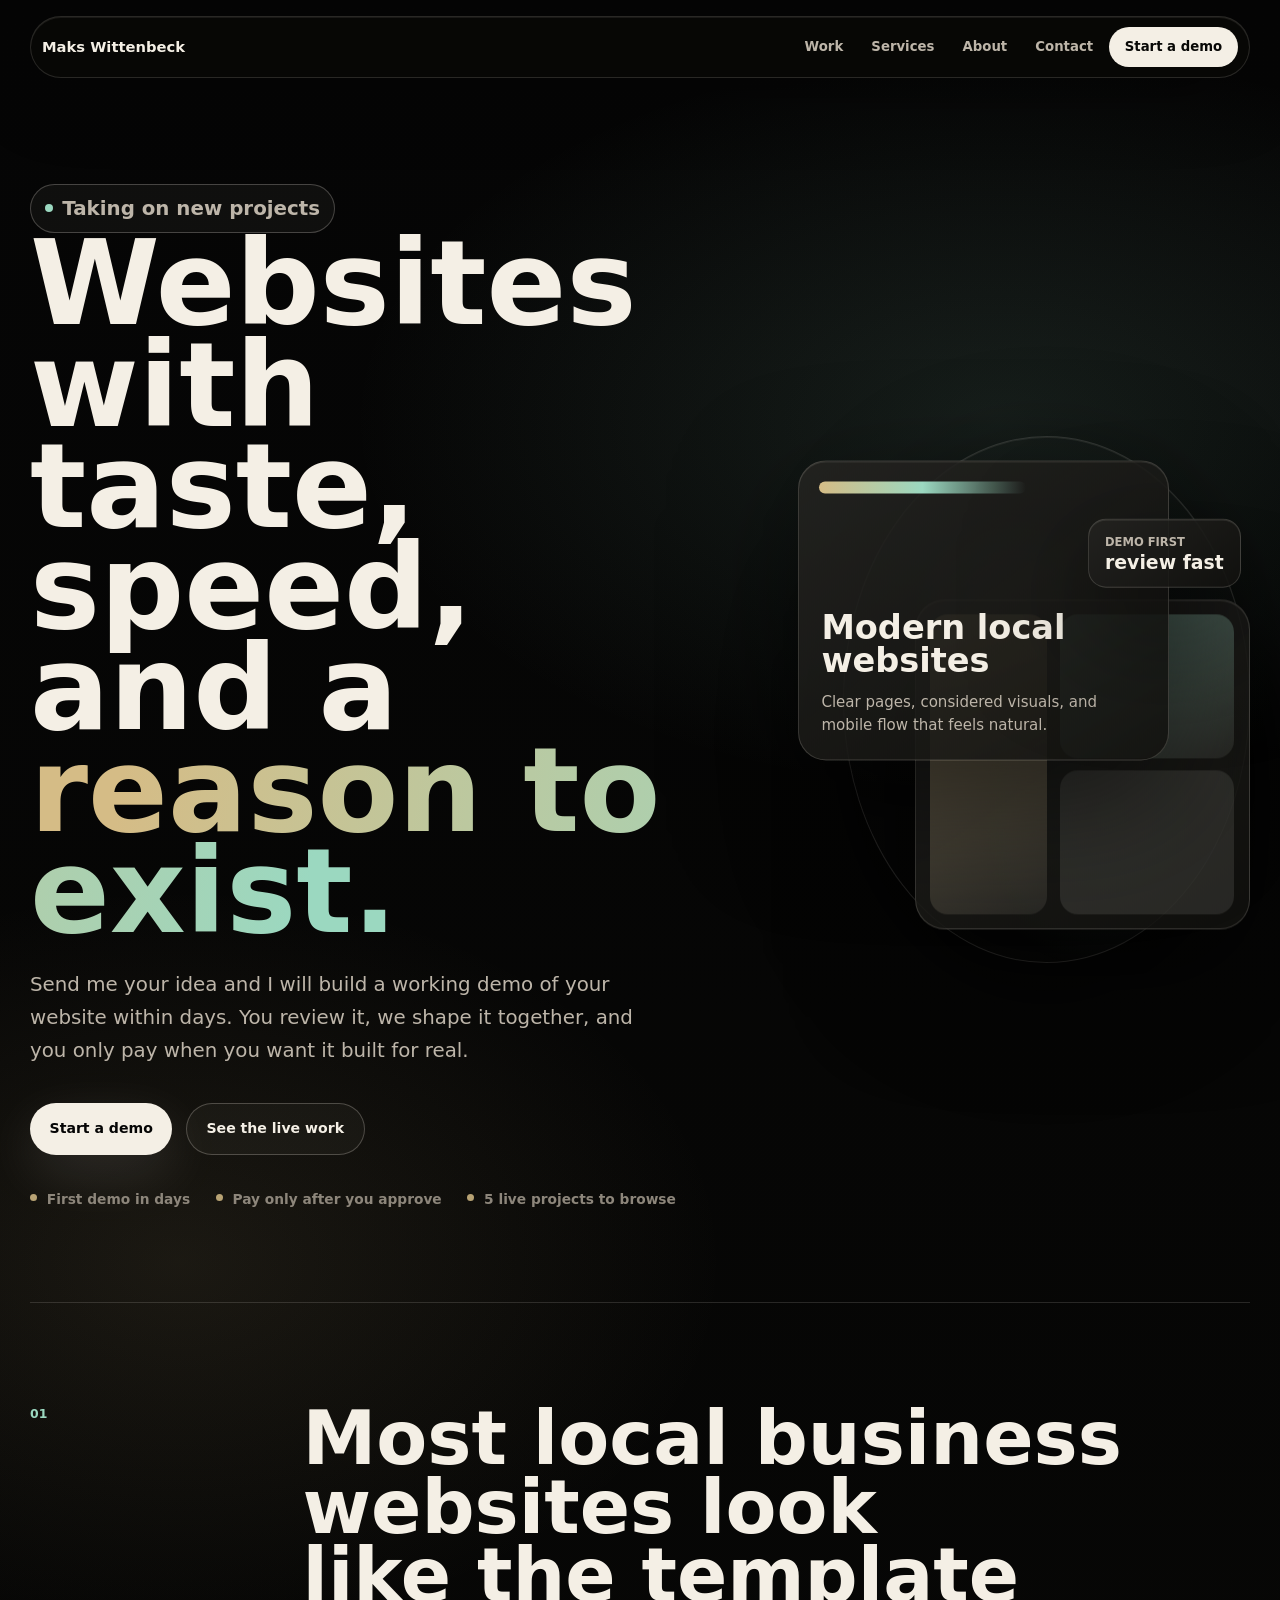
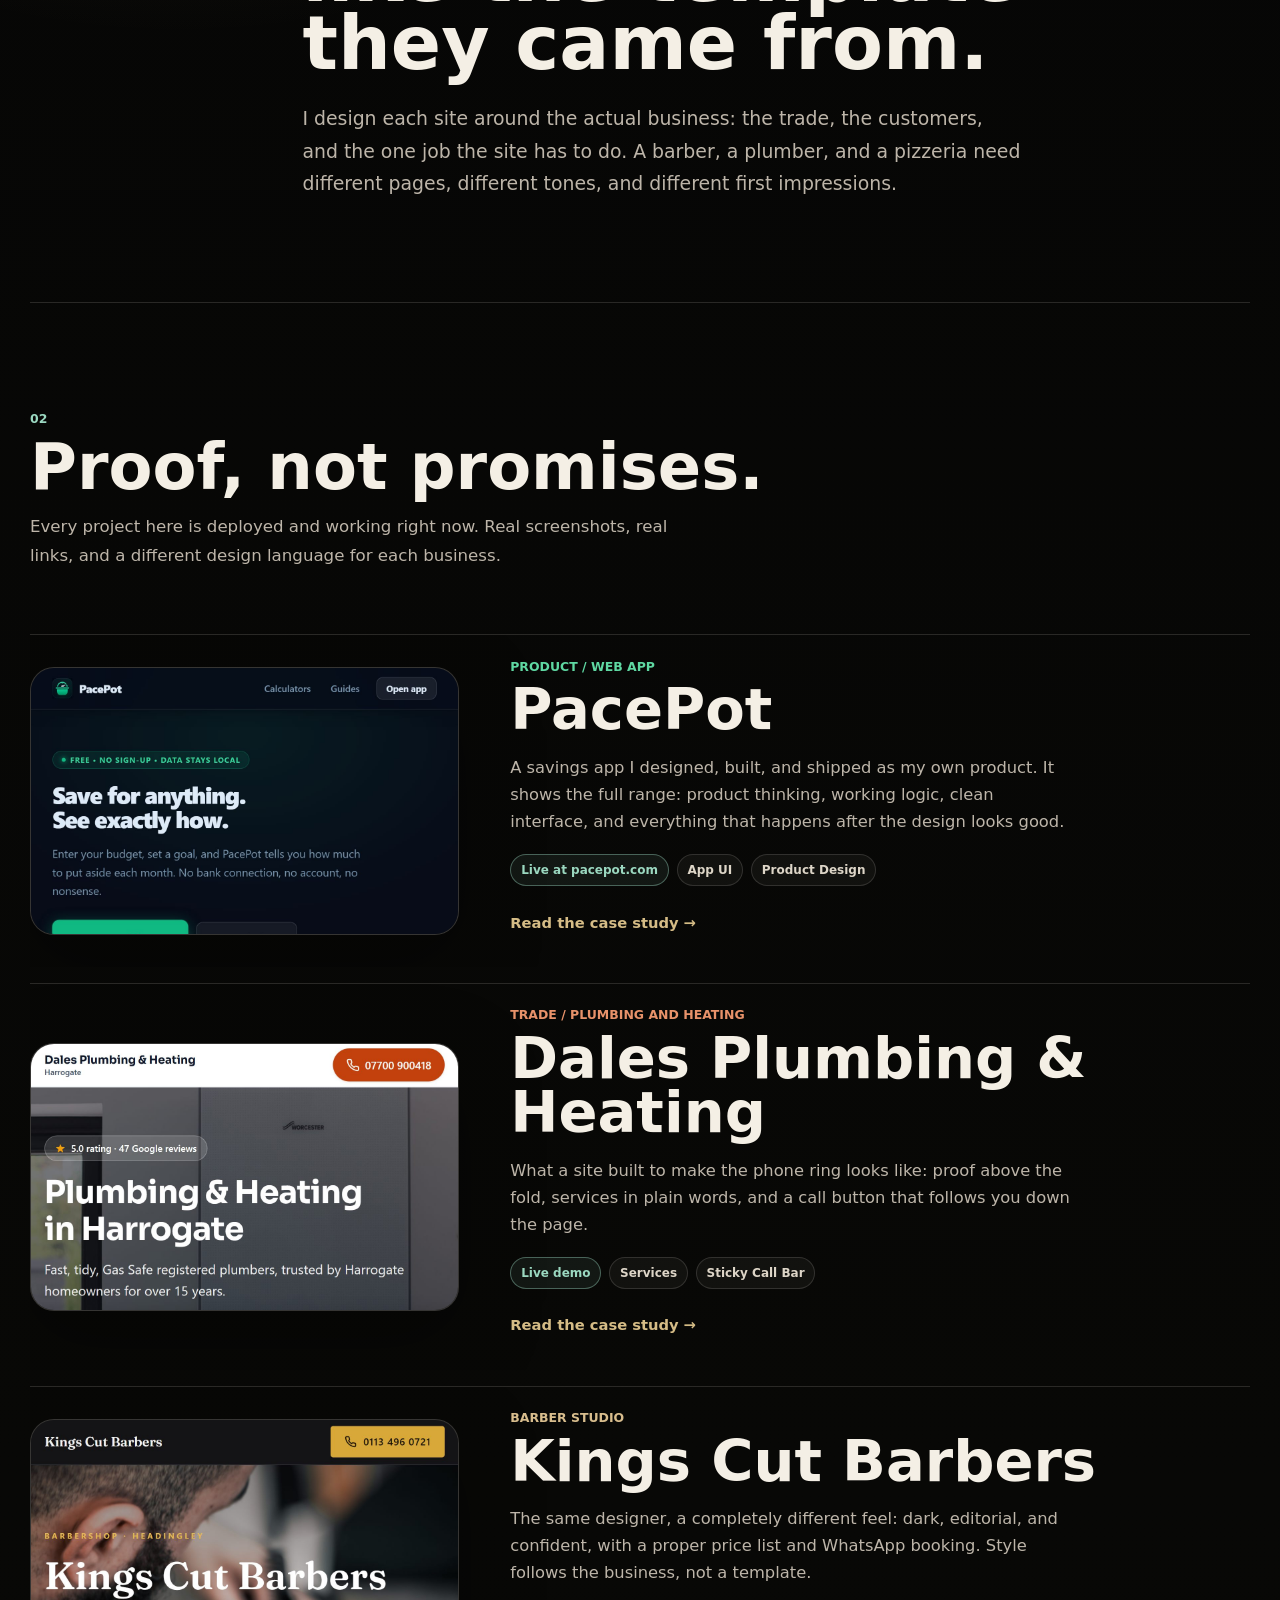
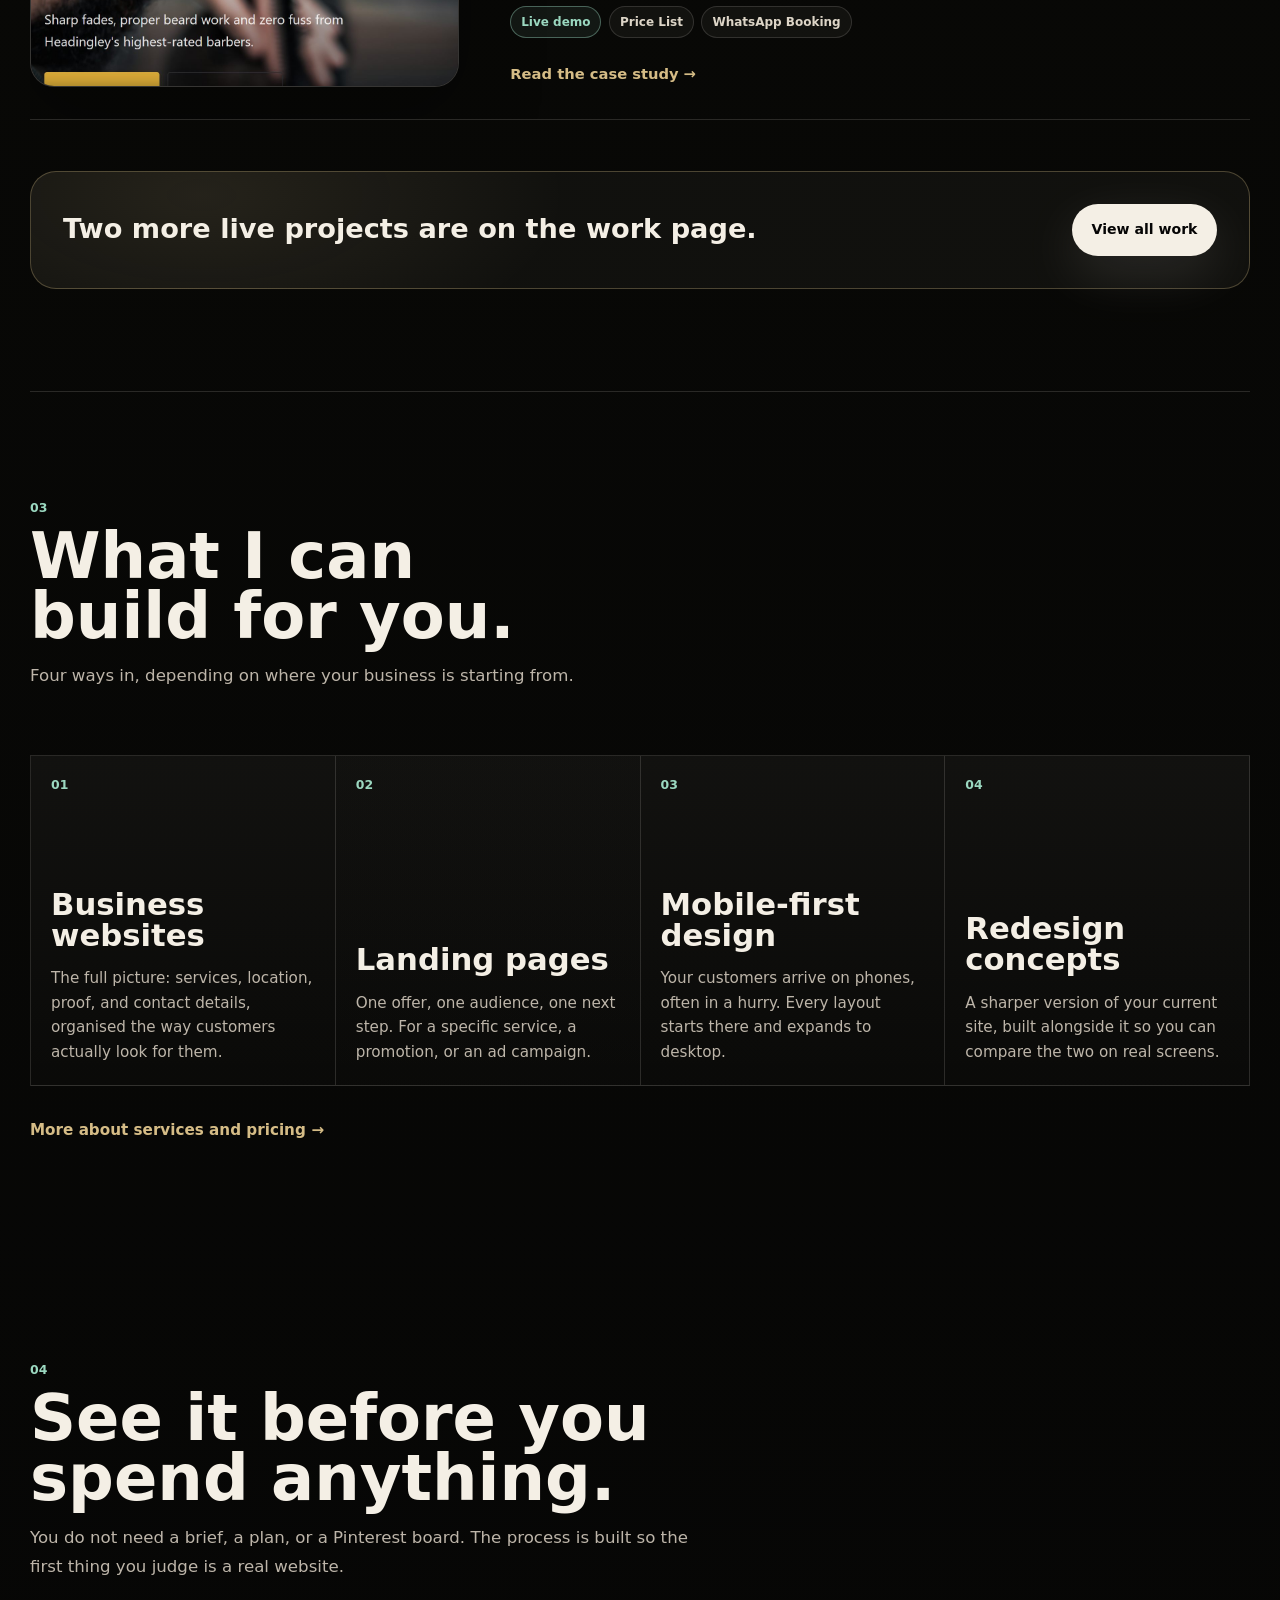
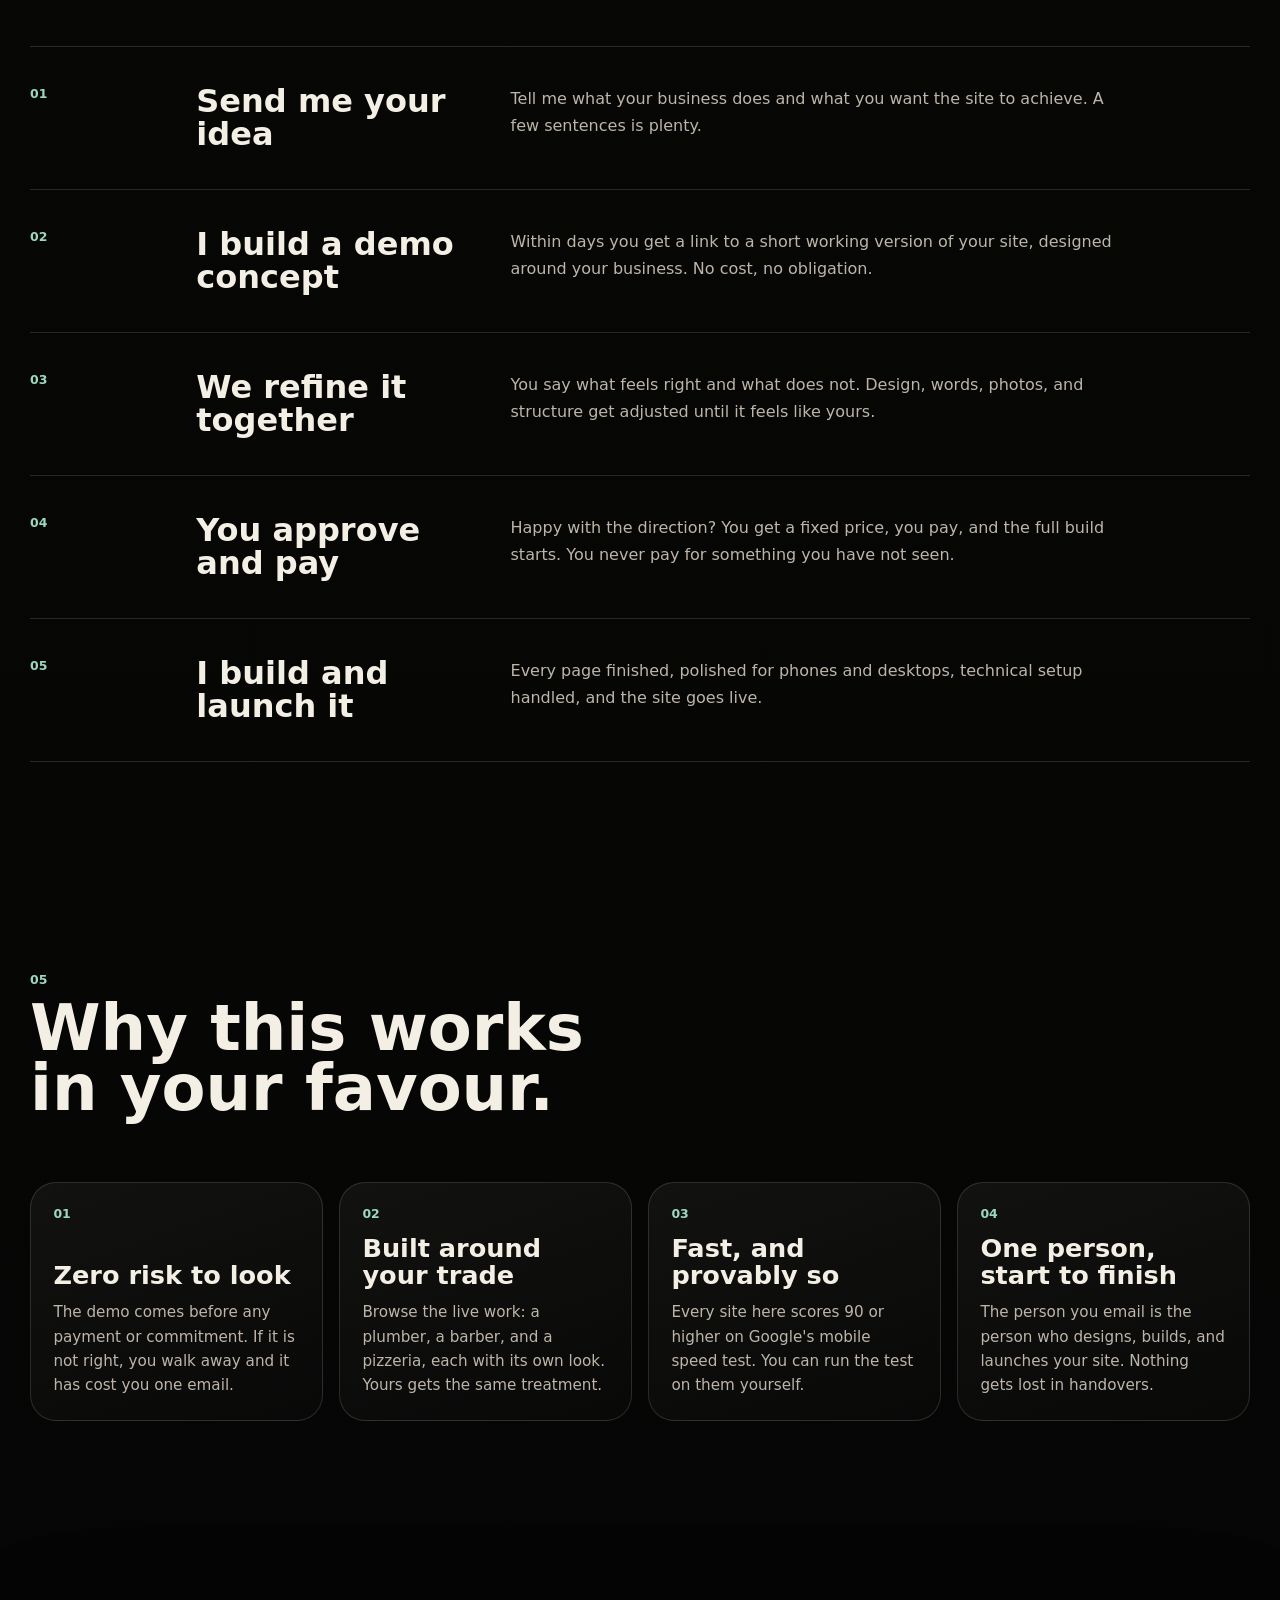
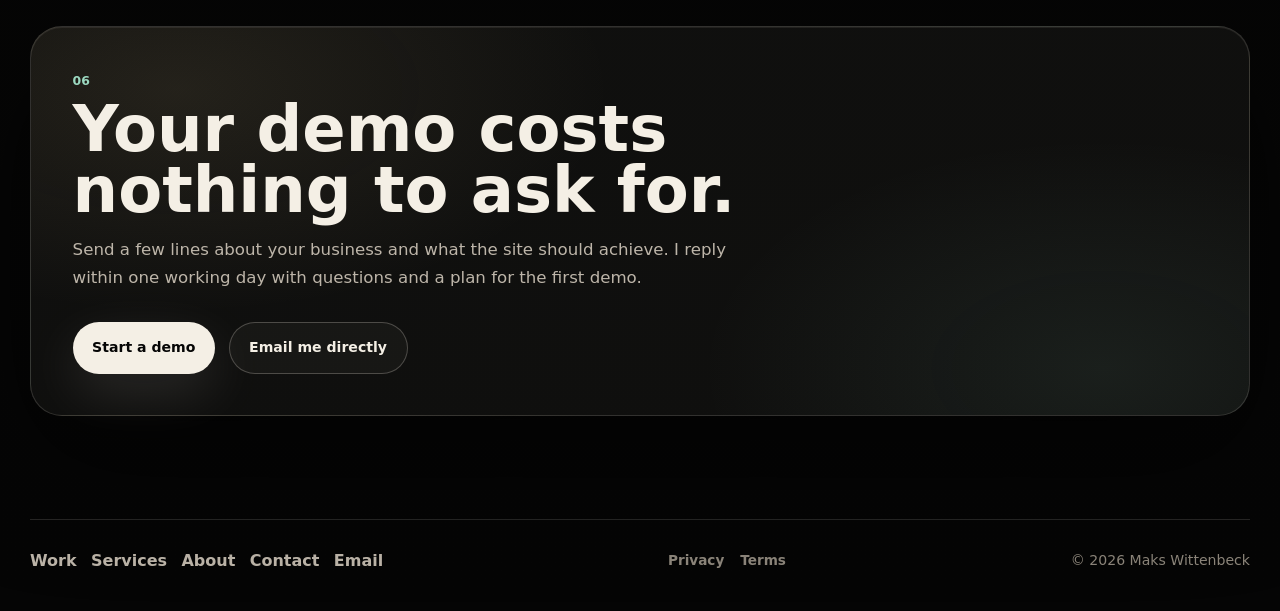
==== commit 004fa2bb: "Refinement pass: full-bleed layout, motion, 5-step process, legal pages - Full-bleed background band" ====
--- a/index.html
+++ b/index.html
@@ -6,13 +6,13 @@
     <title>Maks Wittenbeck | Web Designer for Local Businesses</title>
     <meta
       name="description"
-      content="Maks Wittenbeck designs and builds websites for local businesses. See a live demo of your site before you commit to anything. Five live projects to browse right now."
+      content="Send your idea, get a working demo of your website within days, and pay only when you approve it. Web design for local businesses with five live projects to browse."
     />
     <link rel="canonical" href="https://portfolio-mw-h6pl.vercel.app/" />
     <meta property="og:title" content="Maks Wittenbeck | Web Designer for Local Businesses" />
     <meta
       property="og:description"
-      content="See a live demo of your website before you commit to anything. Five live projects to browse right now."
+      content="Send your idea, see a working demo of your website within days, and pay only when you approve it."
     />
     <meta property="og:type" content="website" />
     <meta property="og:url" content="https://portfolio-mw-h6pl.vercel.app/" />
@@ -21,7 +21,7 @@
     <meta name="twitter:title" content="Maks Wittenbeck | Web Designer for Local Businesses" />
     <meta
       name="twitter:description"
-      content="See a live demo of your website before you commit to anything. Five live projects to browse right now."
+      content="Send your idea, see a working demo of your website within days, and pay only when you approve it."
     />
     <meta name="theme-color" content="#060606" />
     <link rel="icon" href="/assets/favicon.svg" type="image/svg+xml" />
@@ -71,22 +71,27 @@
 
     <main id="main">
       <section class="hero section" id="top">
+        <div class="streak-field" aria-hidden="true">
+          <span class="streak streak--one"></span>
+          <span class="streak streak--two"></span>
+          <span class="streak streak--three"></span>
+        </div>
         <div class="hero__copy">
           <p class="hero-badge"><span class="live-dot" aria-hidden="true"></span>Taking on new projects</p>
-          <h1>Websites with taste, speed, and a reason to exist.</h1>
-          <p>
-            I design and build websites for local businesses. You describe the business,
-            I put a working demo in front of you, and you decide with the real thing on
-            screen instead of a promise.
+          <h1>Websites with taste, speed, and a <span class="grad-text">reason to exist.</span></h1>
+          <p>
+            Send me your idea and I will build a working demo of your website within days.
+            You review it, we shape it together, and you only pay when you want it built
+            for real.
           </p>
           <div class="hero__actions">
-            <a class="button button--primary" href="/work/">See the live sites</a>
-            <a class="button button--ghost" href="/contact/">Start a demo</a>
+            <a class="button button--primary" href="/contact/">Start a demo</a>
+            <a class="button button--ghost" href="/work/">See the live work</a>
           </div>
           <ul class="hero-meta" aria-label="Quick facts">
-            <li>5 live sites to browse</li>
             <li>First demo in days</li>
-            <li>Built mobile first</li>
+            <li>Pay only after you approve</li>
+            <li>5 live projects to browse</li>
           </ul>
         </div>
 
@@ -115,8 +120,7 @@
           <p>
             I design each site around the actual business: the trade, the customers, and
             the one job the site has to do. A barber, a plumber, and a pizzeria need
-            different pages, different tones, and different first impressions. You get
-            sharper hierarchy, faster pages, and mobile layouts that behave.
+            different pages, different tones, and different first impressions.
           </p>
         </div>
       </section>
@@ -124,10 +128,10 @@
       <section class="section work-section" id="work">
         <div class="section-heading reveal">
           <span class="section-index">02</span>
-          <h2>Featured work</h2>
-          <p>
-            Real screenshots from real deployed sites. Open any of them and judge it the
-            way a customer would: on your phone, in a hurry, looking for a reason to trust.
+          <h2>Proof, not promises.</h2>
+          <p>
+            Every project here is deployed and working right now. Real screenshots, real
+            links, and a different design language for each business.
           </p>
         </div>
 
@@ -139,9 +143,9 @@
             <div class="project-copy">
               <p class="project-type">Product / web app</p>
               <h3>PacePot</h3>
-              <p>A savings goal calculator I designed, built, and shipped. Goals, pots, progress tracking, and a guided tour for first-time users.</p>
+              <p>A savings app I designed, built, and shipped as my own product. It shows the full range: product thinking, working logic, clean interface, and everything that happens after the design looks good.</p>
               <div class="tag-row">
-                <span class="tag-live">Live at pacepot.com</span><span>App UI</span><span>Mobile First</span>
+                <span class="tag-live">Live at pacepot.com</span><span>App UI</span><span>Product Design</span>
               </div>
               <a class="project-link" href="/work/pacepot/">Read the case study<span aria-hidden="true"> &rarr;</span></a>
             </div>
@@ -154,7 +158,7 @@
             <div class="project-copy">
               <p class="project-type">Trade / plumbing and heating</p>
               <h3>Dales Plumbing &amp; Heating</h3>
-              <p>A service-led demo with a photo hero, trust stats, FAQ, and a sticky call bar for people browsing with a leak upstairs.</p>
+              <p>What a site built to make the phone ring looks like: proof above the fold, services in plain words, and a call button that follows you down the page.</p>
               <div class="tag-row">
                 <span class="tag-live">Live demo</span><span>Services</span><span>Sticky Call Bar</span>
               </div>
@@ -169,7 +173,7 @@
             <div class="project-copy">
               <p class="project-type">Barber studio</p>
               <h3>Kings Cut Barbers</h3>
-              <p>A dark editorial demo with a proper price list, an asymmetric work grid, and WhatsApp booking. Built to feel like the shop, not like a form.</p>
+              <p>The same designer, a completely different feel: dark, editorial, and confident, with a proper price list and WhatsApp booking. Style follows the business, not a template.</p>
               <div class="tag-row">
                 <span class="tag-live">Live demo</span><span>Price List</span><span>WhatsApp Booking</span>
               </div>
@@ -179,18 +183,17 @@
         </div>
 
         <div class="work-cta reveal">
-          <p>Two more live projects are waiting on the work page.</p>
+          <p>Two more live projects are on the work page.</p>
           <a class="button button--primary" href="/work/">View all work</a>
         </div>
       </section>
 
-      <section class="section service-section" id="services">
+      <section class="section service-section band" id="services">
         <div class="section-heading reveal">
           <span class="section-index">03</span>
-          <h2>The useful pieces, designed properly.</h2>
-          <p>
-            A good local website is practical before it is decorative. It tells people what
-            you do, why you are worth trusting, and how to get in touch without making them work for it.
+          <h2>What I can build for you.</h2>
+          <p>
+            Four ways in, depending on where your business is starting from.
           </p>
         </div>
 
@@ -198,22 +201,22 @@
           <article class="service-item reveal">
             <span>01</span>
             <h3>Business websites</h3>
-            <p>Clear pages for services, location, and contact details. Everything a customer checks before they pick up the phone.</p>
+            <p>The full picture: services, location, proof, and contact details, organised the way customers actually look for them.</p>
           </article>
           <article class="service-item reveal">
             <span>02</span>
             <h3>Landing pages</h3>
-            <p>One offer, one audience, one next step. Focused pages for a specific service or promotion.</p>
+            <p>One offer, one audience, one next step. For a specific service, a promotion, or an ad campaign.</p>
           </article>
           <article class="service-item reveal">
             <span>03</span>
             <h3>Mobile-first design</h3>
-            <p>Most of your customers arrive on a phone. Every layout starts there, then expands cleanly to desktop.</p>
+            <p>Your customers arrive on phones, often in a hurry. Every layout starts there and expands to desktop.</p>
           </article>
           <article class="service-item reveal">
             <span>04</span>
             <h3>Redesign concepts</h3>
-            <p>Already have a site that underperforms? I build a sharper version alongside it so you can compare side by side.</p>
+            <p>A sharper version of your current site, built alongside it so you can compare the two on real screens.</p>
           </article>
         </div>
         <a class="section-link reveal" href="/services/">More about services and pricing<span aria-hidden="true"> &rarr;</span></a>
@@ -222,48 +225,69 @@
       <section class="section process-section" id="process">
         <div class="section-heading reveal">
           <span class="section-index">04</span>
-          <h2>A simple process that starts with seeing.</h2>
+          <h2>See it before you spend anything.</h2>
+          <p>
+            You do not need a brief, a plan, or a Pinterest board. The process is built so
+            the first thing you judge is a real website.
+          </p>
         </div>
 
         <div class="process-list">
           <article class="process-step reveal">
             <span>01</span>
-            <h3>You tell me about the business</h3>
-            <p>A few lines is enough: what you do, who your customers are, and what the site needs to achieve. Five minutes of your time.</p>
+            <h3>Send me your idea</h3>
+            <p>Tell me what your business does and what you want the site to achieve. A few sentences is plenty.</p>
           </article>
           <article class="process-step reveal">
             <span>02</span>
-            <h3>I build a working demo</h3>
-            <p>Within days you get a link to a real site built around your business. You react to something you can scroll, not a mood board.</p>
+            <h3>I build a demo concept</h3>
+            <p>Within days you get a link to a short working version of your site, designed around your business. No cost, no obligation.</p>
           </article>
           <article class="process-step reveal">
             <span>03</span>
             <h3>We refine it together</h3>
-            <p>Pages, words, photos, and contact flow get tightened until the site feels like yours. You pay for the version you have already seen working.</p>
+            <p>You say what feels right and what does not. Design, words, photos, and structure get adjusted until it feels like yours.</p>
           </article>
           <article class="process-step reveal">
             <span>04</span>
-            <h3>It goes live and stays healthy</h3>
-            <p>The final site launches fast, findable, and ready for real visitors. I can keep looking after it, or hand it over fully. Your choice.</p>
-          </article>
-        </div>
-      </section>
-
-      <section class="section about-section" id="about">
-        <div class="about-collage reveal" aria-hidden="true">
-          <img src="/assets/shot-barber.jpg" alt="" width="1280" height="800" />
-          <img src="/assets/shot-cleaning.jpg" alt="" width="1280" height="800" />
-          <img src="/assets/shot-takeaway.jpg" alt="" width="1280" height="800" />
-        </div>
-        <div class="about-copy reveal">
+            <h3>You approve and pay</h3>
+            <p>Happy with the direction? You get a fixed price, you pay, and the full build starts. You never pay for something you have not seen.</p>
+          </article>
+          <article class="process-step reveal">
+            <span>05</span>
+            <h3>I build and launch it</h3>
+            <p>Every page finished, polished for phones and desktops, technical setup handled, and the site goes live.</p>
+          </article>
+        </div>
+      </section>
+
+      <section class="section band band--glow" id="why" aria-label="Why work with me">
+        <div class="section-heading reveal">
           <span class="section-index">05</span>
-          <h2>The demo-first rule</h2>
-          <p>
-            I design and build websites that feel intentional, load fast, and make sense on
-            a phone. Before I ask anyone for money, I put a working site in front of them.
-            That habit is the whole business: you judge finished work, not a pitch.
-          </p>
-          <a class="section-link" href="/about/">More about me and how I work<span aria-hidden="true"> &rarr;</span></a>
+          <h2>Why this works in your favour.</h2>
+        </div>
+
+        <div class="why-grid">
+          <article class="why-card reveal">
+            <span>01</span>
+            <h3>Zero risk to look</h3>
+            <p>The demo comes before any payment or commitment. If it is not right, you walk away and it has cost you one email.</p>
+          </article>
+          <article class="why-card reveal">
+            <span>02</span>
+            <h3>Built around your trade</h3>
+            <p>Browse the live work: a plumber, a barber, and a pizzeria, each with its own look. Yours gets the same treatment.</p>
+          </article>
+          <article class="why-card reveal">
+            <span>03</span>
+            <h3>Fast, and provably so</h3>
+            <p>Every site here scores 90 or higher on Google's mobile speed test. You can run the test on them yourself.</p>
+          </article>
+          <article class="why-card reveal">
+            <span>04</span>
+            <h3>One person, start to finish</h3>
+            <p>The person you email is the person who designs, builds, and launches your site. Nothing gets lost in handovers.</p>
+          </article>
         </div>
       </section>
 
@@ -271,10 +295,10 @@
         <div class="contact-panel contact-panel--simple reveal">
           <div>
             <span class="section-index">06</span>
-            <h2>Have a business in mind?</h2>
+            <h2>Your demo costs nothing to ask for.</h2>
             <p>
-              Send a few lines about the business and what the site should achieve.
-              I reply within one working day, usually with questions and a plan for the first demo.
+              Send a few lines about your business and what the site should achieve.
+              I reply within one working day with questions and a plan for the first demo.
             </p>
             <div class="hero__actions">
               <a class="button button--primary" href="/contact/">Start a demo</a>
@@ -293,6 +317,10 @@
         <a href="/contact/">Contact</a>
         <a href="mailto:mwittenbeck04@gmail.com">Email</a>
       </nav>
+      <nav class="footer-legal" aria-label="Legal">
+        <a href="/privacy/">Privacy</a>
+        <a href="/terms/">Terms</a>
+      </nav>
       <p class="copyright">&copy; <span id="year"></span> Maks Wittenbeck</p>
     </footer>
 
--- a/styles.css
+++ b/styles.css
@@ -25,6 +25,7 @@
 html {
   scroll-behavior: smooth;
   background: #050505;
+  overflow-x: clip;
 }
 
 body {
@@ -1426,3 +1427,315 @@
     display: none;
   }
 }
+
+/* ---------- Refinement pass: full-bleed bands, motion, new sections ---------- */
+
+.band {
+  position: relative;
+}
+
+.band::before {
+  content: "";
+  position: absolute;
+  top: 0;
+  bottom: 0;
+  left: 50%;
+  width: 100vw;
+  transform: translateX(-50%);
+  z-index: -1;
+  pointer-events: none;
+  background: linear-gradient(180deg, rgba(244, 239, 229, 0.035), rgba(244, 239, 229, 0.008) 60%, transparent);
+  border-top: 1px solid var(--line);
+}
+
+.band--glow::before {
+  background:
+    radial-gradient(900px 420px at 82% 0%, rgba(155, 216, 192, 0.07), transparent 70%),
+    radial-gradient(760px 380px at 12% 30%, rgba(213, 188, 134, 0.06), transparent 70%),
+    linear-gradient(180deg, rgba(244, 239, 229, 0.03), transparent 65%);
+}
+
+.hero {
+  position: relative;
+}
+
+.streak-field {
+  position: absolute;
+  inset: 0;
+  overflow: visible;
+  pointer-events: none;
+  z-index: -1;
+}
+
+.streak {
+  position: absolute;
+  width: 190px;
+  height: 1px;
+  border-radius: 999px;
+  background: linear-gradient(90deg, transparent, rgba(213, 188, 134, 0.85), transparent);
+  box-shadow: 0 0 12px rgba(213, 188, 134, 0.35);
+  opacity: 0;
+  transform: rotate(-24deg);
+}
+
+.streak--one {
+  top: 6%;
+  right: 4%;
+  animation: streak-fly 11s linear infinite;
+}
+
+.streak--two {
+  top: 38%;
+  right: -4%;
+  width: 140px;
+  background: linear-gradient(90deg, transparent, rgba(155, 216, 192, 0.75), transparent);
+  box-shadow: 0 0 12px rgba(155, 216, 192, 0.3);
+  animation: streak-fly 14s linear infinite;
+  animation-delay: 5s;
+}
+
+.streak--three {
+  top: 70%;
+  right: 24%;
+  width: 110px;
+  background: linear-gradient(90deg, transparent, rgba(244, 239, 229, 0.5), transparent);
+  box-shadow: none;
+  animation: streak-fly 17s linear infinite;
+  animation-delay: 9s;
+}
+
+@keyframes streak-fly {
+  0% {
+    opacity: 0;
+    transform: translate3d(0, 0, 0) rotate(-24deg);
+  }
+  4% {
+    opacity: 0.8;
+  }
+  11% {
+    opacity: 0;
+    transform: translate3d(-420px, 187px, 0) rotate(-24deg);
+  }
+  100% {
+    opacity: 0;
+    transform: translate3d(-420px, 187px, 0) rotate(-24deg);
+  }
+}
+
+.page-hero {
+  position: relative;
+}
+
+.page-hero::before {
+  content: "";
+  position: absolute;
+  top: -30%;
+  bottom: -10%;
+  left: 50%;
+  width: 100vw;
+  transform: translateX(-50%);
+  z-index: -1;
+  pointer-events: none;
+  background:
+    radial-gradient(720px 340px at 72% 12%, rgba(155, 216, 192, 0.07), transparent 70%),
+    radial-gradient(620px 320px at 14% 40%, rgba(213, 188, 134, 0.06), transparent 70%);
+}
+
+.grad-text {
+  background: linear-gradient(100deg, var(--champagne) 10%, var(--mint) 90%);
+  -webkit-background-clip: text;
+  background-clip: text;
+  color: transparent;
+}
+
+.button--primary {
+  position: relative;
+  overflow: hidden;
+}
+
+.button--primary::after {
+  content: "";
+  position: absolute;
+  top: 0;
+  bottom: 0;
+  left: -70%;
+  width: 45%;
+  background: linear-gradient(100deg, transparent, rgba(255, 255, 255, 0.45), transparent);
+  transform: skewX(-18deg);
+  transition: left 500ms ease;
+  pointer-events: none;
+}
+
+.button--primary:hover::after,
+.button--primary:focus-visible::after {
+  left: 130%;
+}
+
+.project-link span,
+.section-link span {
+  display: inline-block;
+  transition: transform 180ms ease;
+}
+
+.project-link:hover span,
+.project-link:focus-visible span,
+.section-link:hover span,
+.section-link:focus-visible span {
+  transform: translateX(4px);
+}
+
+.project-media {
+  transition: border-color 220ms ease, box-shadow 220ms ease;
+}
+
+.project-row:hover .project-media {
+  border-color: rgba(244, 239, 229, 0.28);
+  box-shadow: 0 32px 90px rgba(0, 0, 0, 0.5), inset 0 1px 0 rgba(244, 239, 229, 0.1);
+}
+
+.service-item {
+  transition: background 220ms ease, box-shadow 220ms ease;
+}
+
+.service-item:hover {
+  background: linear-gradient(180deg, rgba(244, 239, 229, 0.08), rgba(244, 239, 229, 0.02));
+  box-shadow: inset 0 1px 0 rgba(244, 239, 229, 0.1);
+}
+
+.service-editorial .service-item:nth-child(2) { transition-delay: 0ms; }
+.js .service-editorial .reveal:nth-child(1) { transition-delay: 0ms; }
+.js .service-editorial .reveal:nth-child(2) { transition-delay: 70ms; }
+.js .service-editorial .reveal:nth-child(3) { transition-delay: 140ms; }
+.js .service-editorial .reveal:nth-child(4) { transition-delay: 210ms; }
+
+.why-grid {
+  display: grid;
+  grid-template-columns: repeat(4, minmax(0, 1fr));
+  gap: 1rem;
+}
+
+.js .why-grid .reveal:nth-child(1) { transition-delay: 0ms; }
+.js .why-grid .reveal:nth-child(2) { transition-delay: 70ms; }
+.js .why-grid .reveal:nth-child(3) { transition-delay: 140ms; }
+.js .why-grid .reveal:nth-child(4) { transition-delay: 210ms; }
+
+.why-card {
+  display: flex;
+  flex-direction: column;
+  gap: 0.7rem;
+  min-height: 220px;
+  border: 1px solid var(--line);
+  border-radius: var(--radius-lg);
+  padding: 1.4rem;
+  background: linear-gradient(160deg, rgba(244, 239, 229, 0.055), rgba(244, 239, 229, 0.014));
+  transition: transform 220ms ease, border-color 220ms ease, box-shadow 220ms ease;
+}
+
+.why-card:hover {
+  transform: translateY(-4px);
+  border-color: rgba(213, 188, 134, 0.42);
+  box-shadow: 0 22px 60px rgba(0, 0, 0, 0.4);
+}
+
+.why-card span {
+  color: var(--mint);
+  font-size: 0.78rem;
+  font-weight: 860;
+}
+
+.why-card h3 {
+  margin: auto 0 0;
+  font-size: clamp(1.25rem, 2vw, 1.7rem);
+  line-height: 1.05;
+}
+
+.why-card p {
+  margin: 0;
+  color: var(--muted);
+  font-size: 0.95rem;
+  line-height: 1.6;
+}
+
+.faq-list details {
+  transition: background 200ms ease;
+}
+
+.faq-list details:hover {
+  background: linear-gradient(90deg, rgba(244, 239, 229, 0.03), transparent);
+}
+
+.footer-legal {
+  display: flex;
+  gap: 1rem;
+}
+
+.footer-legal a {
+  color: var(--soft);
+  font-size: 0.85rem;
+  font-weight: 700;
+  transition: color 180ms ease;
+}
+
+.footer-legal a:hover,
+.footer-legal a:focus-visible {
+  color: var(--ink);
+}
+
+.legal-body {
+  max-width: 760px;
+}
+
+.legal-body h2 {
+  margin: 2.4rem 0 0;
+  font-size: clamp(1.3rem, 2.2vw, 1.8rem);
+  line-height: 1.1;
+}
+
+.legal-body p,
+.legal-body li {
+  color: var(--muted);
+  font-size: 1rem;
+  line-height: 1.72;
+}
+
+.legal-body p {
+  margin: 0.9rem 0 0;
+}
+
+.legal-body ul {
+  margin: 0.9rem 0 0;
+  padding-left: 1.2rem;
+}
+
+.legal-body li + li {
+  margin-top: 0.4rem;
+}
+
+.legal-note {
+  margin-top: 2.2rem;
+  padding: 1rem 1.2rem;
+  border: 1px solid var(--line);
+  border-radius: var(--radius);
+  color: var(--soft);
+  font-size: 0.9rem;
+}
+
+@media (max-width: 1050px) {
+  .why-grid {
+    grid-template-columns: repeat(2, minmax(0, 1fr));
+  }
+}
+
+@media (max-width: 760px) {
+  .why-grid {
+    grid-template-columns: 1fr;
+  }
+
+  .why-card {
+    min-height: 0;
+  }
+
+  .streak-field {
+    display: none;
+  }
+}
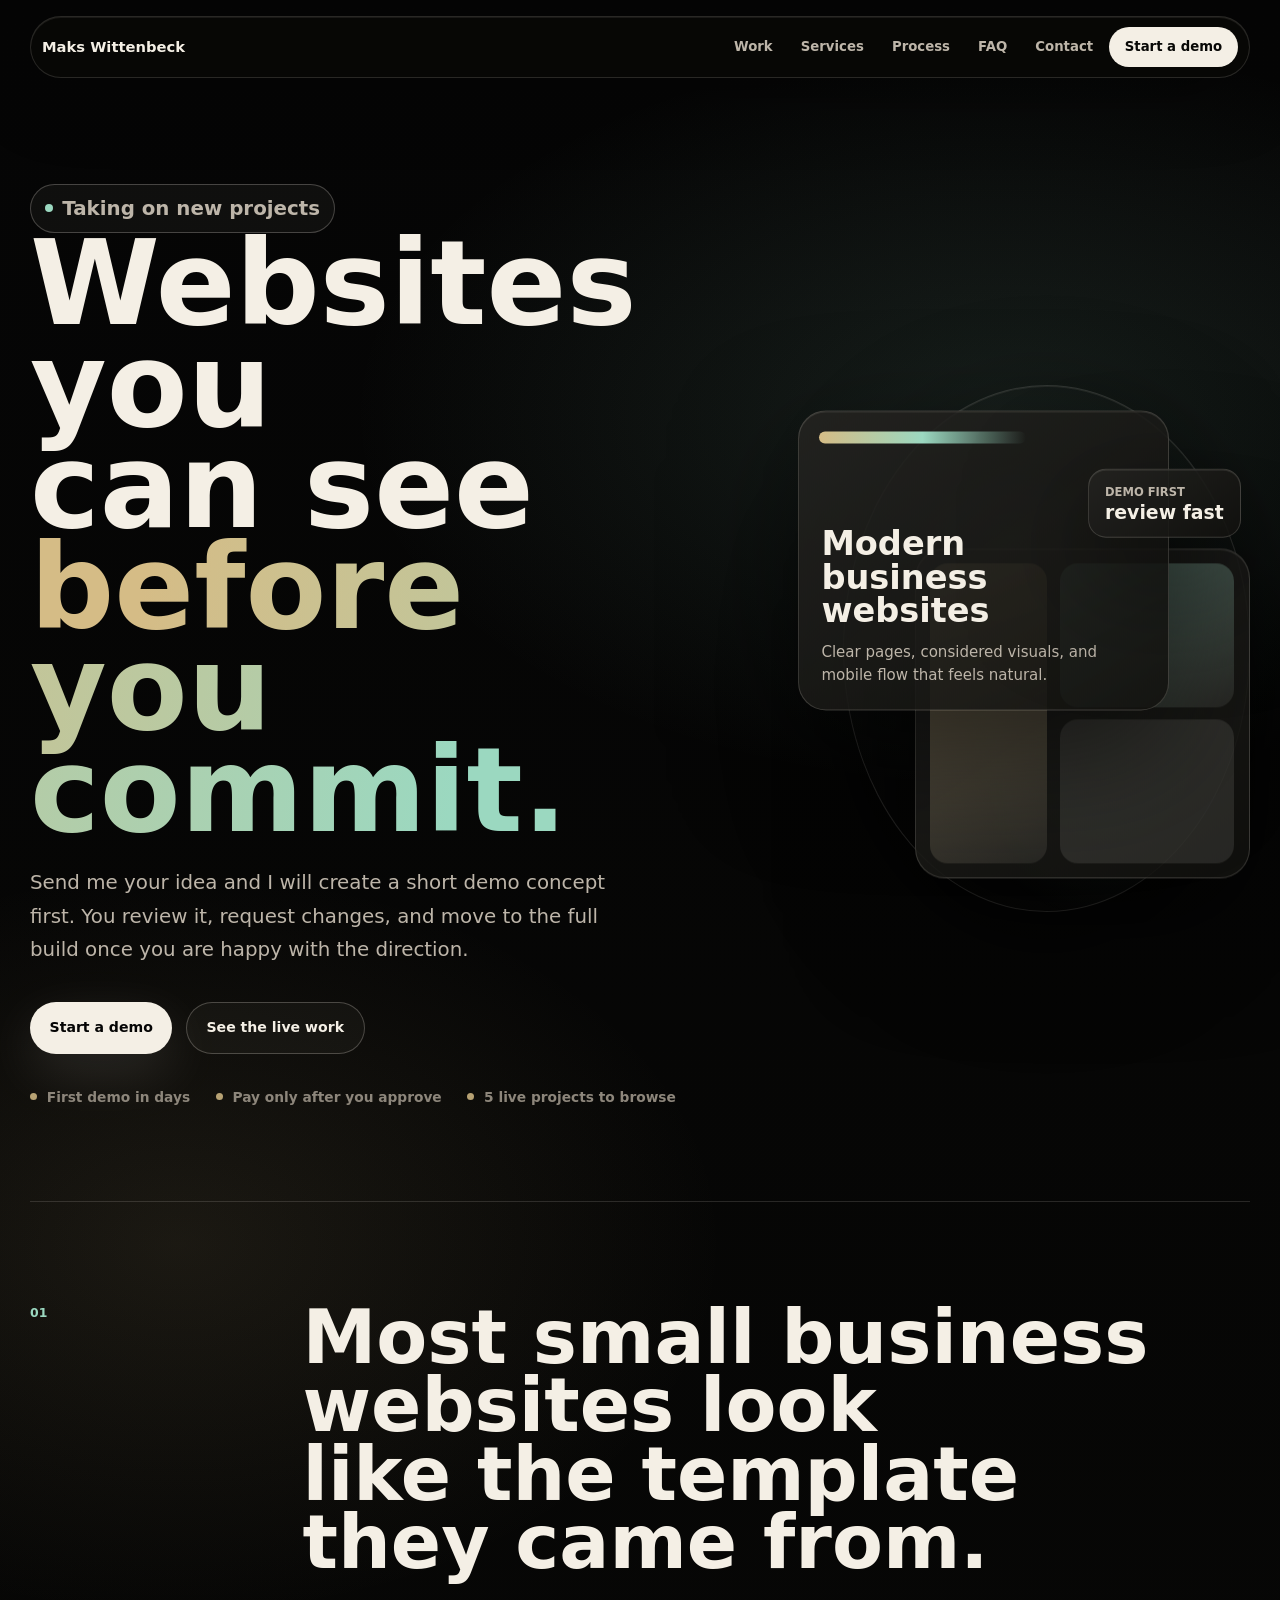
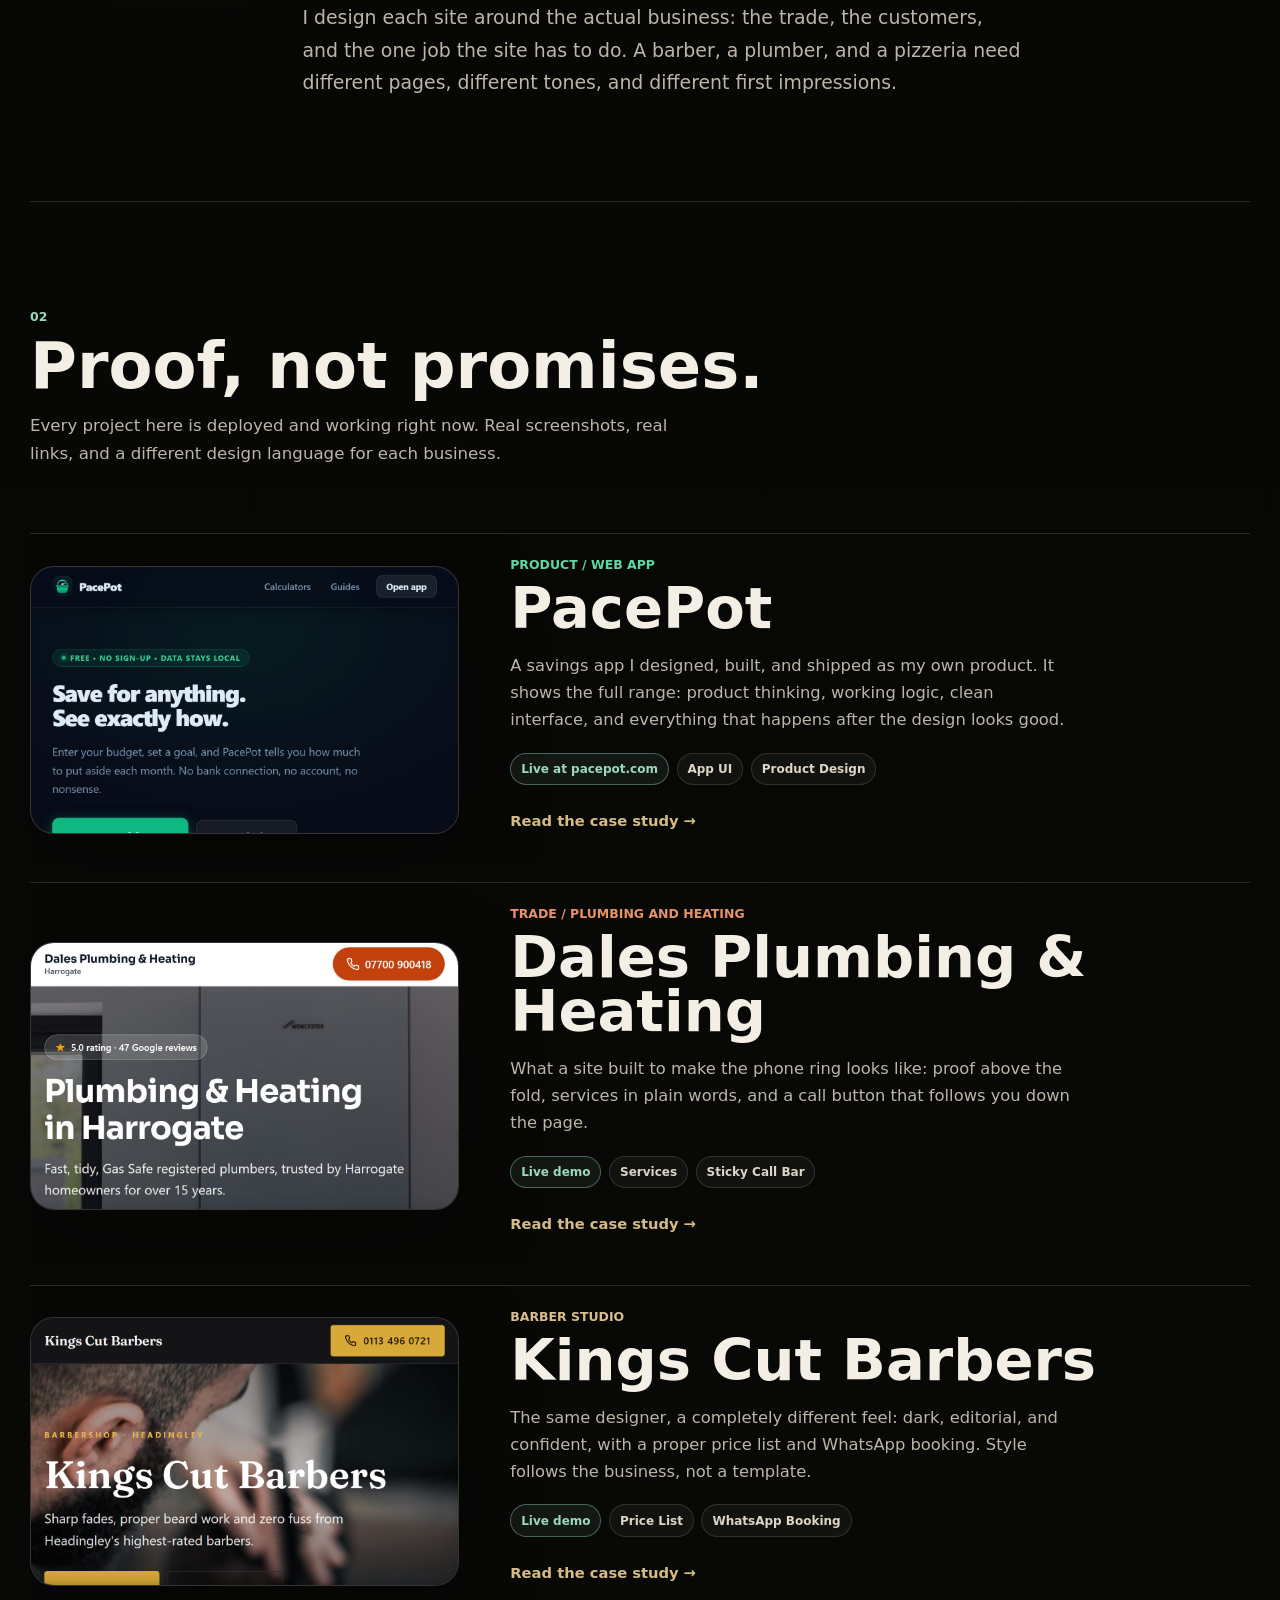
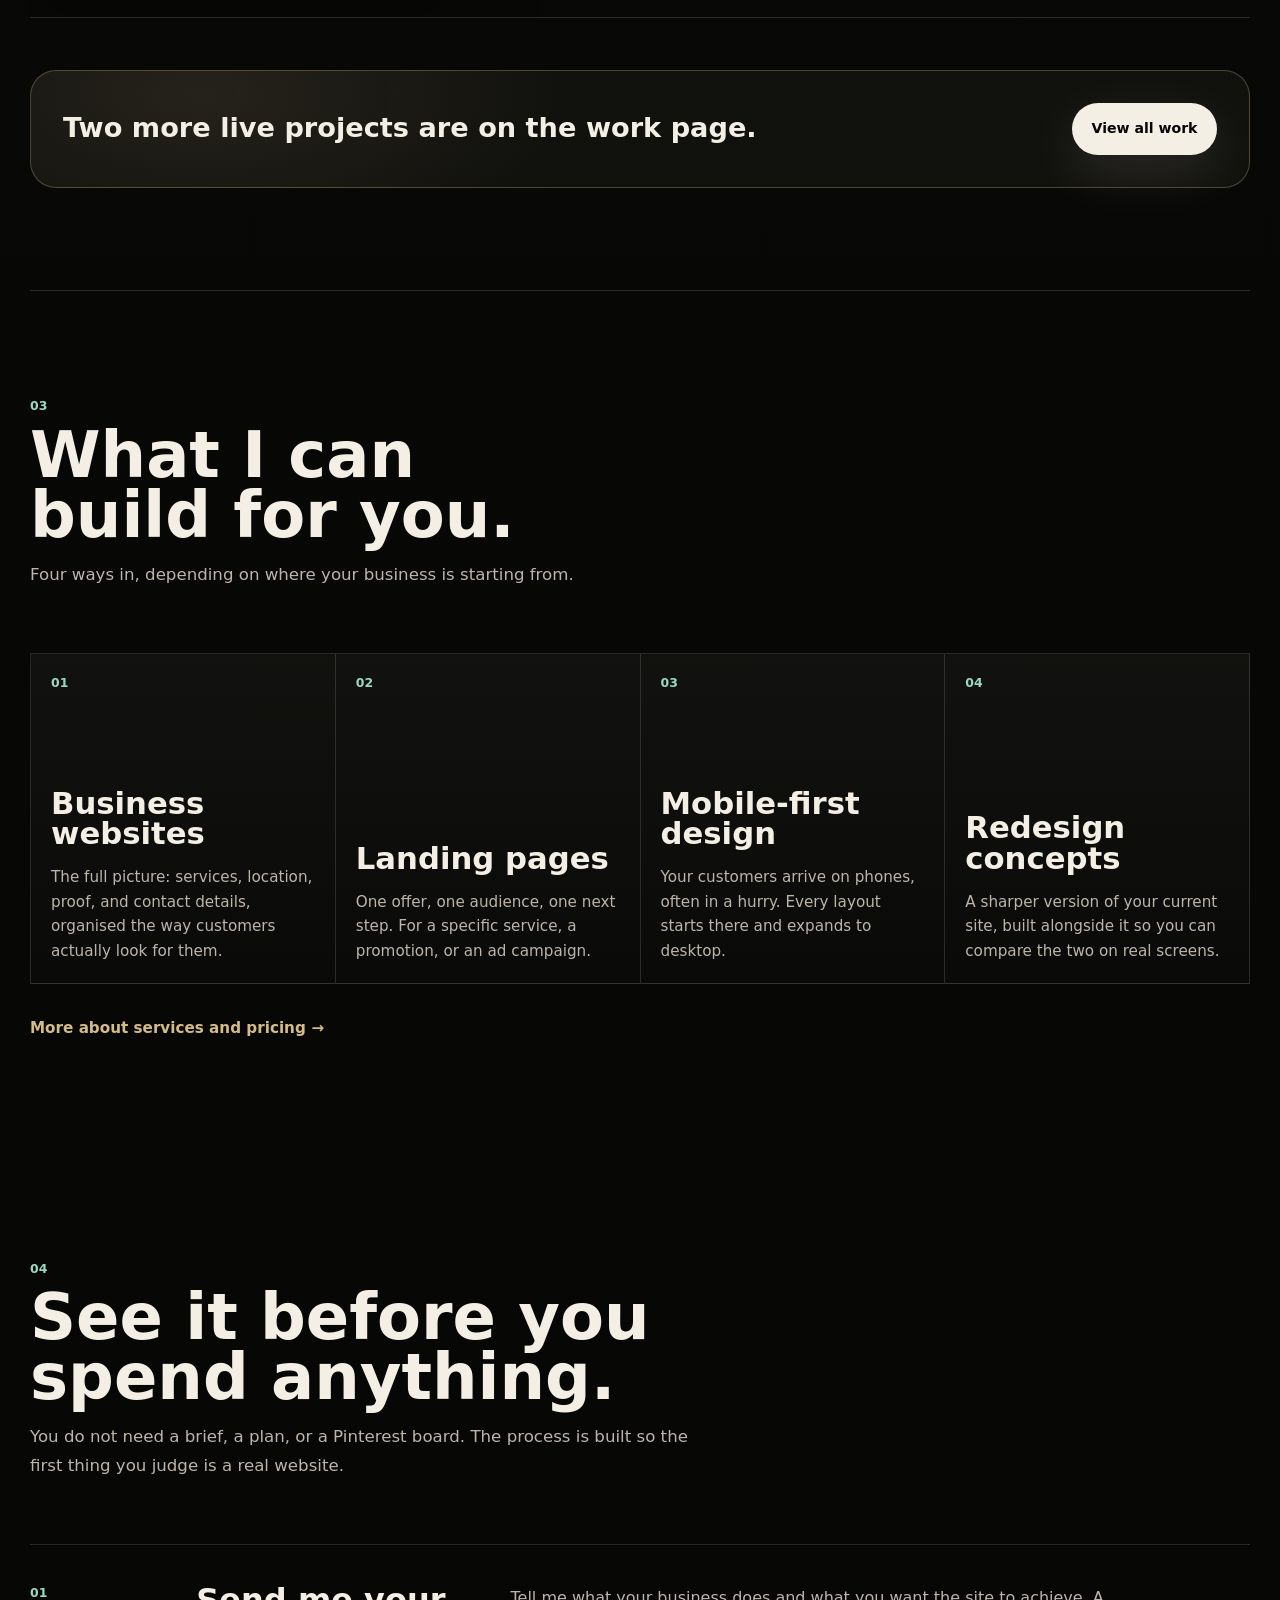
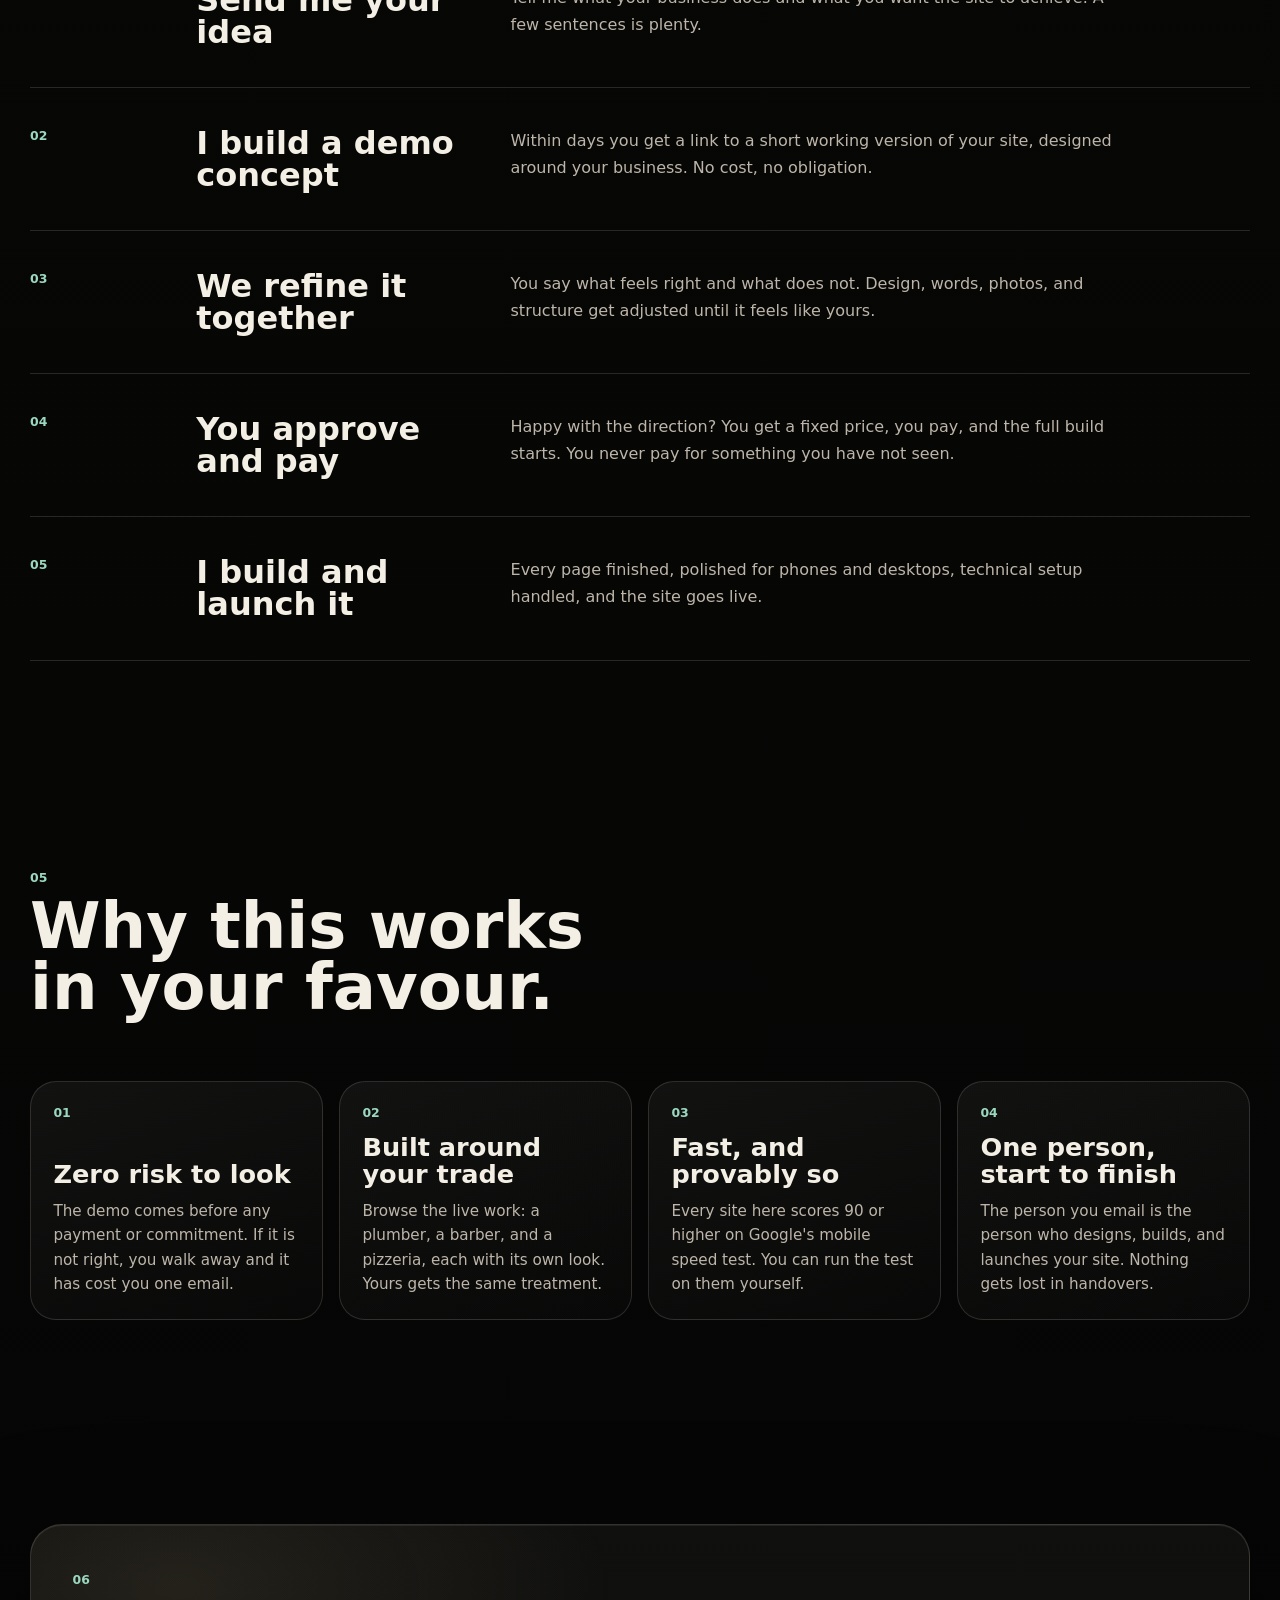
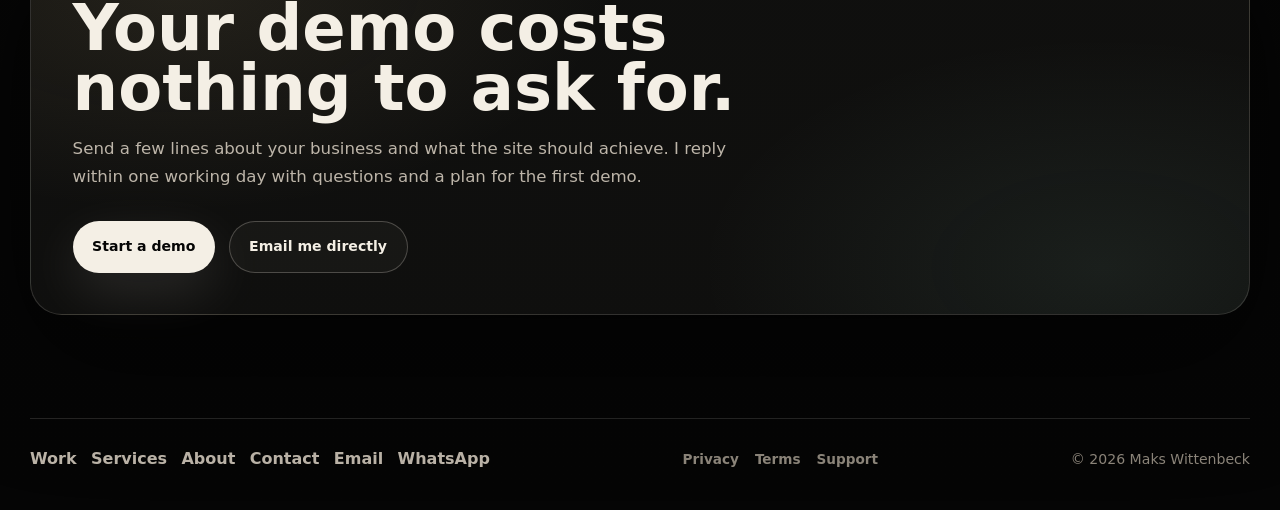
==== commit 1a363c59: "Launch prep for makswittenbeck.com - Swap all URLs to makswittenbeck.com (canonicals, OG, sitemap, r" ====
--- a/index.html
+++ b/index.html
@@ -3,22 +3,22 @@
   <head>
     <meta charset="UTF-8" />
     <meta name="viewport" content="width=device-width, initial-scale=1.0" />
-    <title>Maks Wittenbeck | Web Designer for Local Businesses</title>
+    <title>Maks Wittenbeck | Demo-First Websites for Small Businesses</title>
     <meta
       name="description"
-      content="Send your idea, get a working demo of your website within days, and pay only when you approve it. Web design for local businesses with five live projects to browse."
+      content="Send your idea, get a working demo of your website within days, and pay only when you approve it. Web design for small businesses with five live projects to browse."
     />
-    <link rel="canonical" href="https://portfolio-mw-h6pl.vercel.app/" />
-    <meta property="og:title" content="Maks Wittenbeck | Web Designer for Local Businesses" />
+    <link rel="canonical" href="https://makswittenbeck.com/" />
+    <meta property="og:title" content="Maks Wittenbeck | Demo-First Websites for Small Businesses" />
     <meta
       property="og:description"
       content="Send your idea, see a working demo of your website within days, and pay only when you approve it."
     />
     <meta property="og:type" content="website" />
-    <meta property="og:url" content="https://portfolio-mw-h6pl.vercel.app/" />
-    <meta property="og:image" content="https://portfolio-mw-h6pl.vercel.app/assets/social-preview.png" />
+    <meta property="og:url" content="https://makswittenbeck.com/" />
+    <meta property="og:image" content="https://makswittenbeck.com/assets/social-preview.png" />
     <meta name="twitter:card" content="summary_large_image" />
-    <meta name="twitter:title" content="Maks Wittenbeck | Web Designer for Local Businesses" />
+    <meta name="twitter:title" content="Maks Wittenbeck | Demo-First Websites for Small Businesses" />
     <meta
       name="twitter:description"
       content="Send your idea, see a working demo of your website within days, and pay only when you approve it."
@@ -32,9 +32,9 @@
         "@type": "Person",
         "name": "Maks Wittenbeck",
         "jobTitle": "Web Designer",
-        "email": "mailto:mwittenbeck04@gmail.com",
-        "url": "https://portfolio-mw-h6pl.vercel.app/",
-        "knowsAbout": ["Web design", "Landing pages", "Mobile-first design", "Local business websites"]
+        "email": "mailto:makswittenbecksites@gmail.com",
+        "url": "https://makswittenbeck.com/",
+        "knowsAbout": ["Web design", "Landing pages", "Mobile-first design", "Small business websites"]
       }
     </script>
   </head>
@@ -62,7 +62,8 @@
         <div class="nav-links" id="nav-links">
           <a href="/work/">Work</a>
           <a href="/services/">Services</a>
-          <a href="/about/">About</a>
+          <a href="/#process">Process</a>
+          <a href="/contact/#faq">FAQ</a>
           <a href="/contact/">Contact</a>
           <a class="nav-cta" href="/contact/">Start a demo</a>
         </div>
@@ -78,11 +79,11 @@
         </div>
         <div class="hero__copy">
           <p class="hero-badge"><span class="live-dot" aria-hidden="true"></span>Taking on new projects</p>
-          <h1>Websites with taste, speed, and a <span class="grad-text">reason to exist.</span></h1>
-          <p>
-            Send me your idea and I will build a working demo of your website within days.
-            You review it, we shape it together, and you only pay when you want it built
-            for real.
+          <h1>Websites you can see <span class="grad-text">before you commit.</span></h1>
+          <p>
+            Send me your idea and I will create a short demo concept first. You review it,
+            request changes, and move to the full build once you are happy with the
+            direction.
           </p>
           <div class="hero__actions">
             <a class="button button--primary" href="/contact/">Start a demo</a>
@@ -98,7 +99,7 @@
         <div class="hero-art" aria-label="Abstract editorial website preview">
           <div class="hero-art__panel hero-art__panel--main" data-float data-speed="-0.018" data-rotate="-0.001">
             <span></span>
-            <strong>Modern local websites</strong>
+            <strong>Modern business websites</strong>
             <p>Clear pages, considered visuals, and mobile flow that feels natural.</p>
           </div>
           <div class="hero-art__frame" data-float data-speed="0.022" data-rotate="0.002">
@@ -116,7 +117,7 @@
       <section class="statement section" aria-label="Design point of view">
         <div class="statement__number reveal">01</div>
         <div class="statement__copy reveal">
-          <h2>Most local business websites look like the template they came from.</h2>
+          <h2>Most small business websites look like the template they came from.</h2>
           <p>
             I design each site around the actual business: the trade, the customers, and
             the one job the site has to do. A barber, a plumber, and a pizzeria need
@@ -302,7 +303,7 @@
             </p>
             <div class="hero__actions">
               <a class="button button--primary" href="/contact/">Start a demo</a>
-              <a class="button button--ghost" href="mailto:mwittenbeck04@gmail.com?subject=Website%20demo%20request">Email me directly</a>
+              <a class="button button--ghost" href="mailto:makswittenbecksites@gmail.com?subject=Website%20demo%20request">Email me directly</a>
             </div>
           </div>
         </div>
@@ -315,11 +316,13 @@
         <a href="/services/">Services</a>
         <a href="/about/">About</a>
         <a href="/contact/">Contact</a>
-        <a href="mailto:mwittenbeck04@gmail.com">Email</a>
+        <a href="mailto:makswittenbecksites@gmail.com">Email</a>
+        <a href="https://wa.me/447923164313" target="_blank" rel="noopener">WhatsApp</a>
       </nav>
       <nav class="footer-legal" aria-label="Legal">
         <a href="/privacy/">Privacy</a>
         <a href="/terms/">Terms</a>
+        <a href="mailto:makswittenbecksites@gmail.com?subject=Support">Support</a>
       </nav>
       <p class="copyright">&copy; <span id="year"></span> Maks Wittenbeck</p>
     </footer>
--- a/styles.css
+++ b/styles.css
@@ -940,11 +940,25 @@
 }
 
 .contact-mail {
-  display: inline-flex;
+  display: flex;
+  width: fit-content;
+  min-height: 32px;
+  align-items: center;
   margin-top: 1.35rem;
   color: var(--champagne);
   font-size: 1rem;
   font-weight: 840;
+  transition: color 180ms ease;
+}
+
+.contact-mail:hover,
+.contact-mail:focus-visible {
+  color: var(--ink);
+}
+
+.contact-mail--wa {
+  margin-top: 0.5rem;
+  color: var(--mint);
 }
 
 .contact-form {
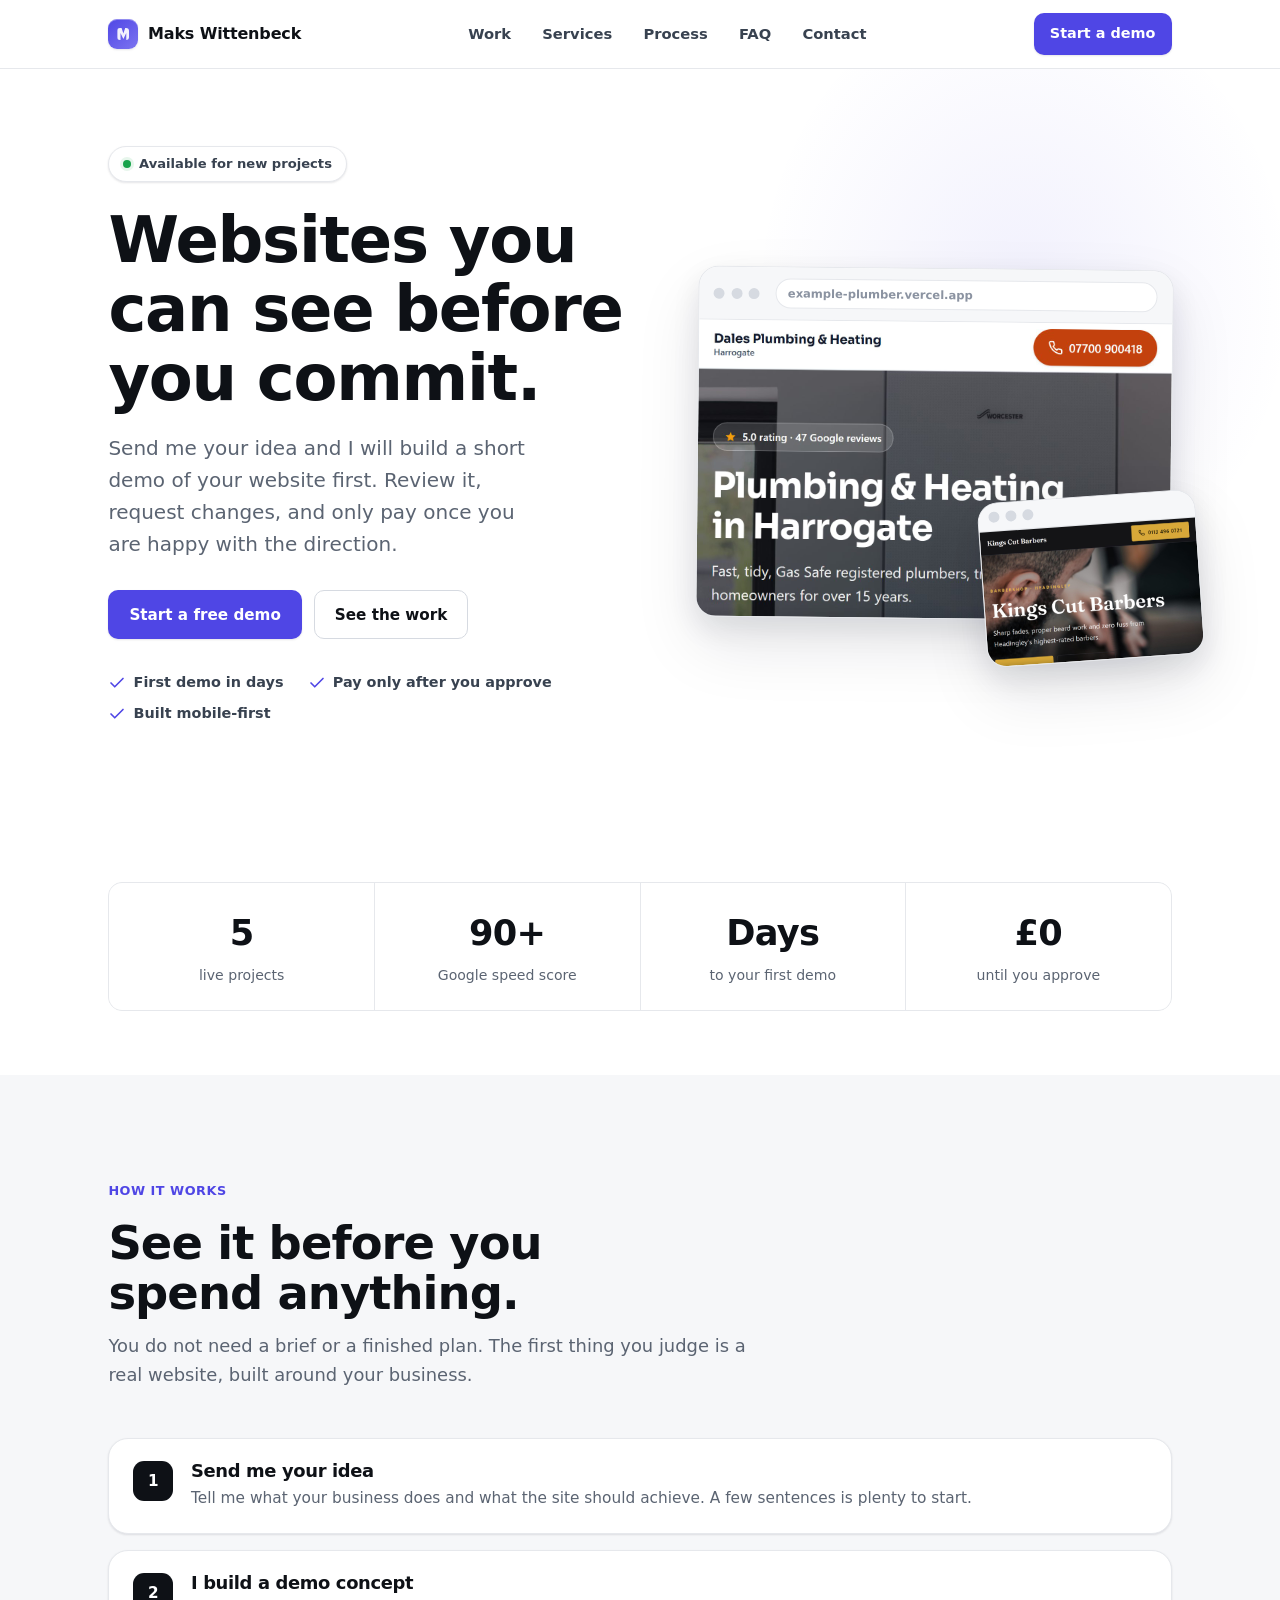
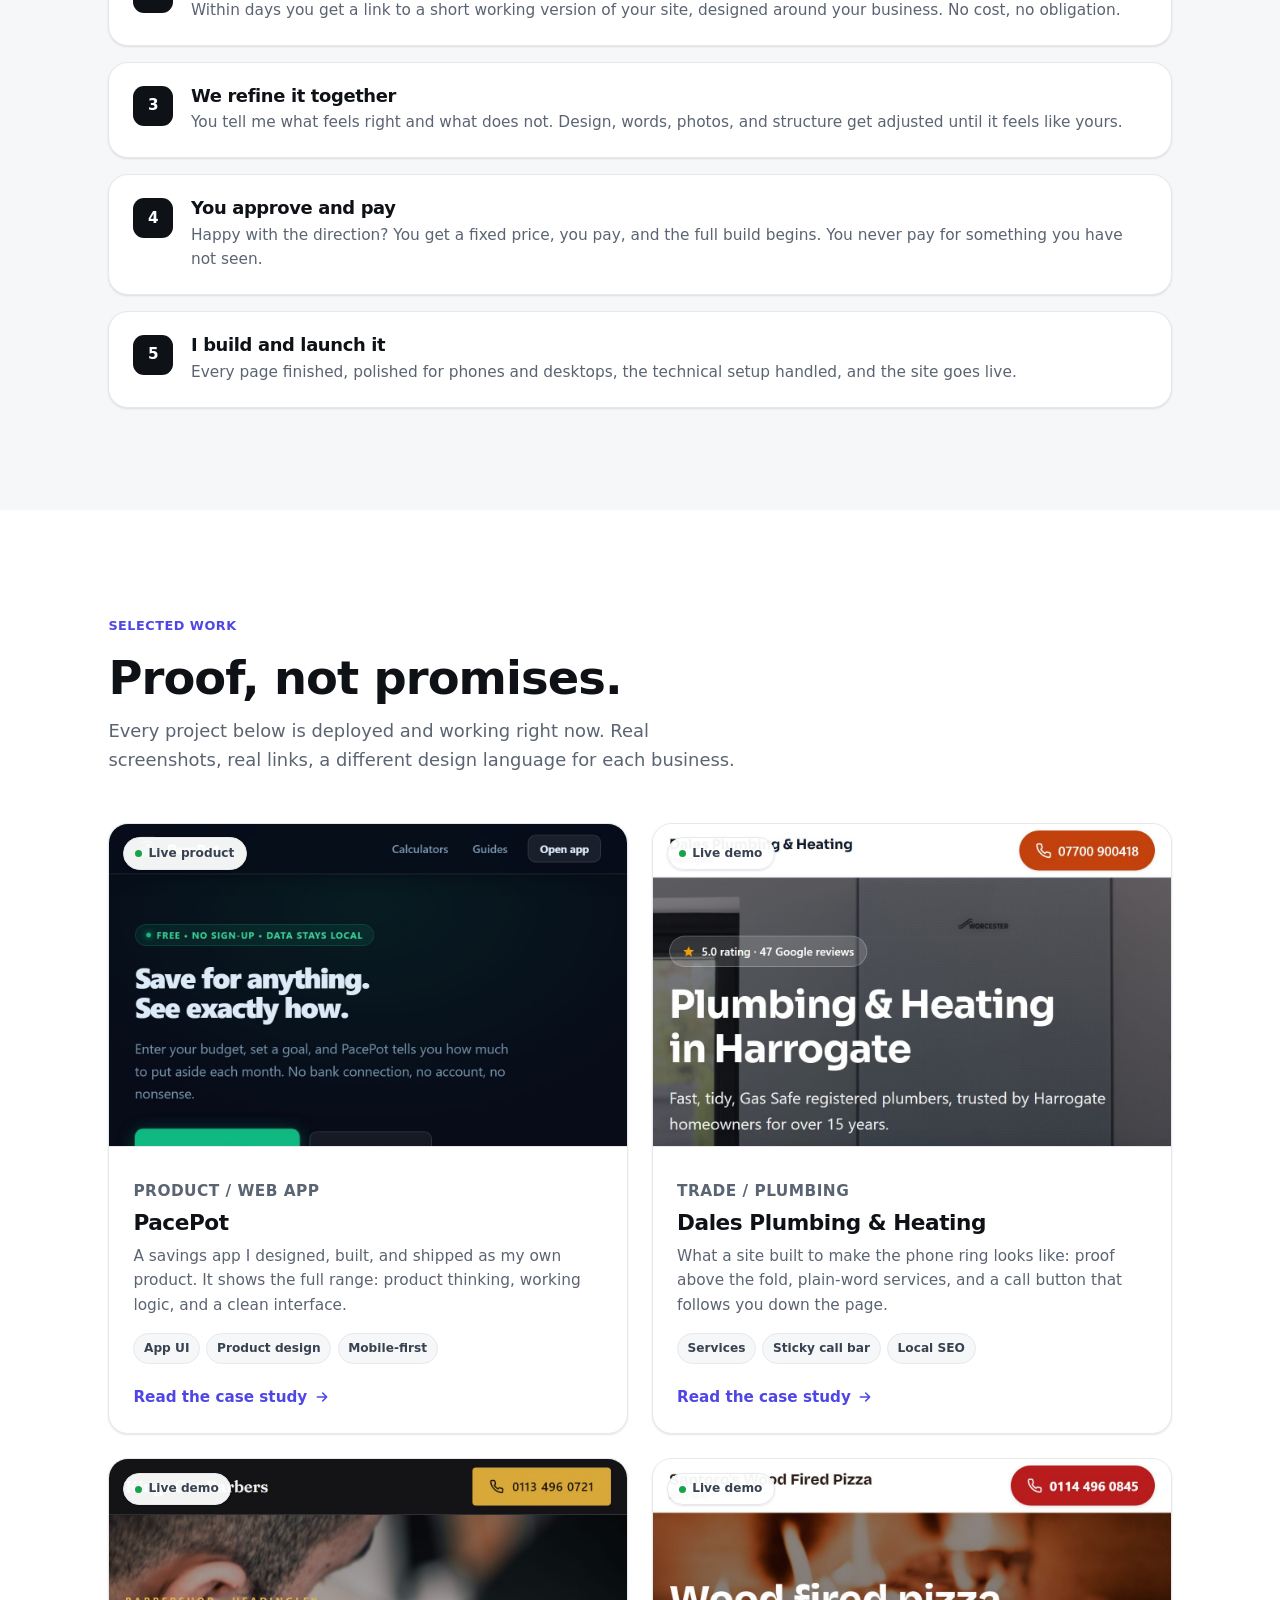
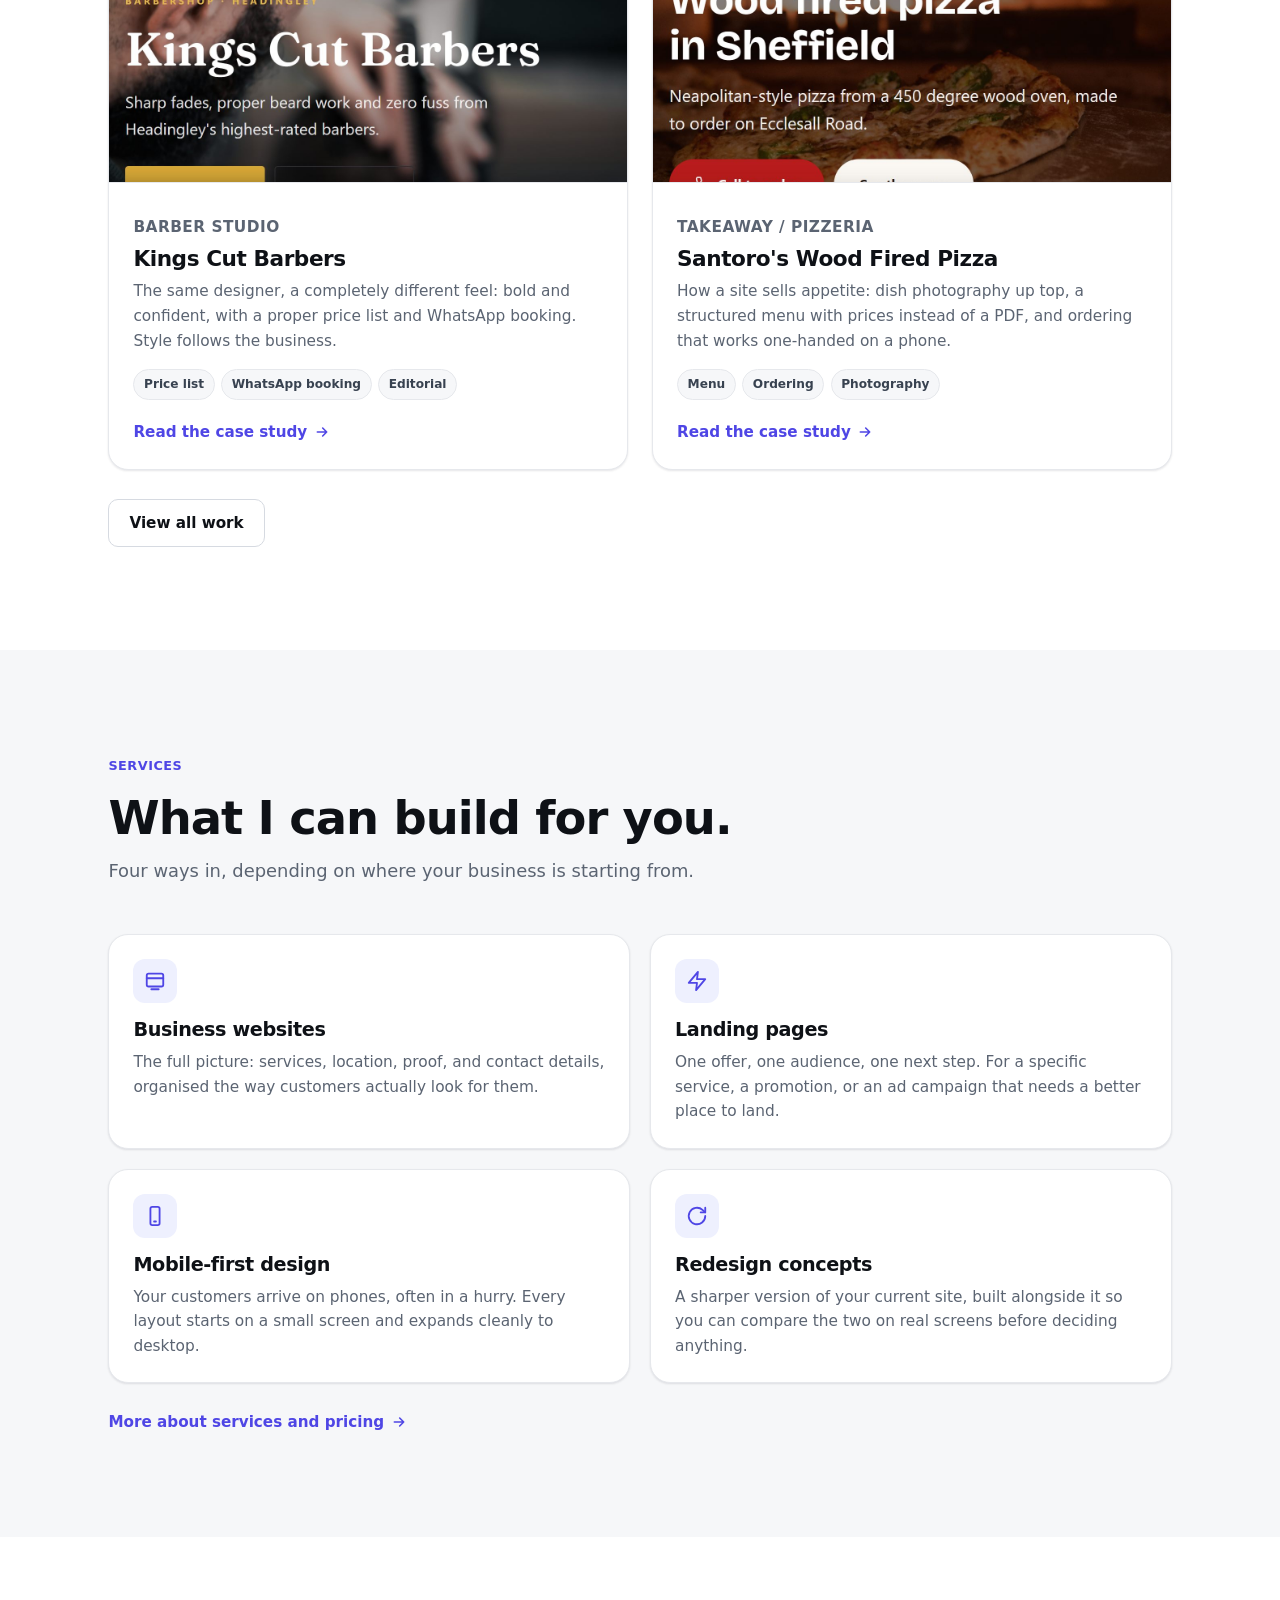
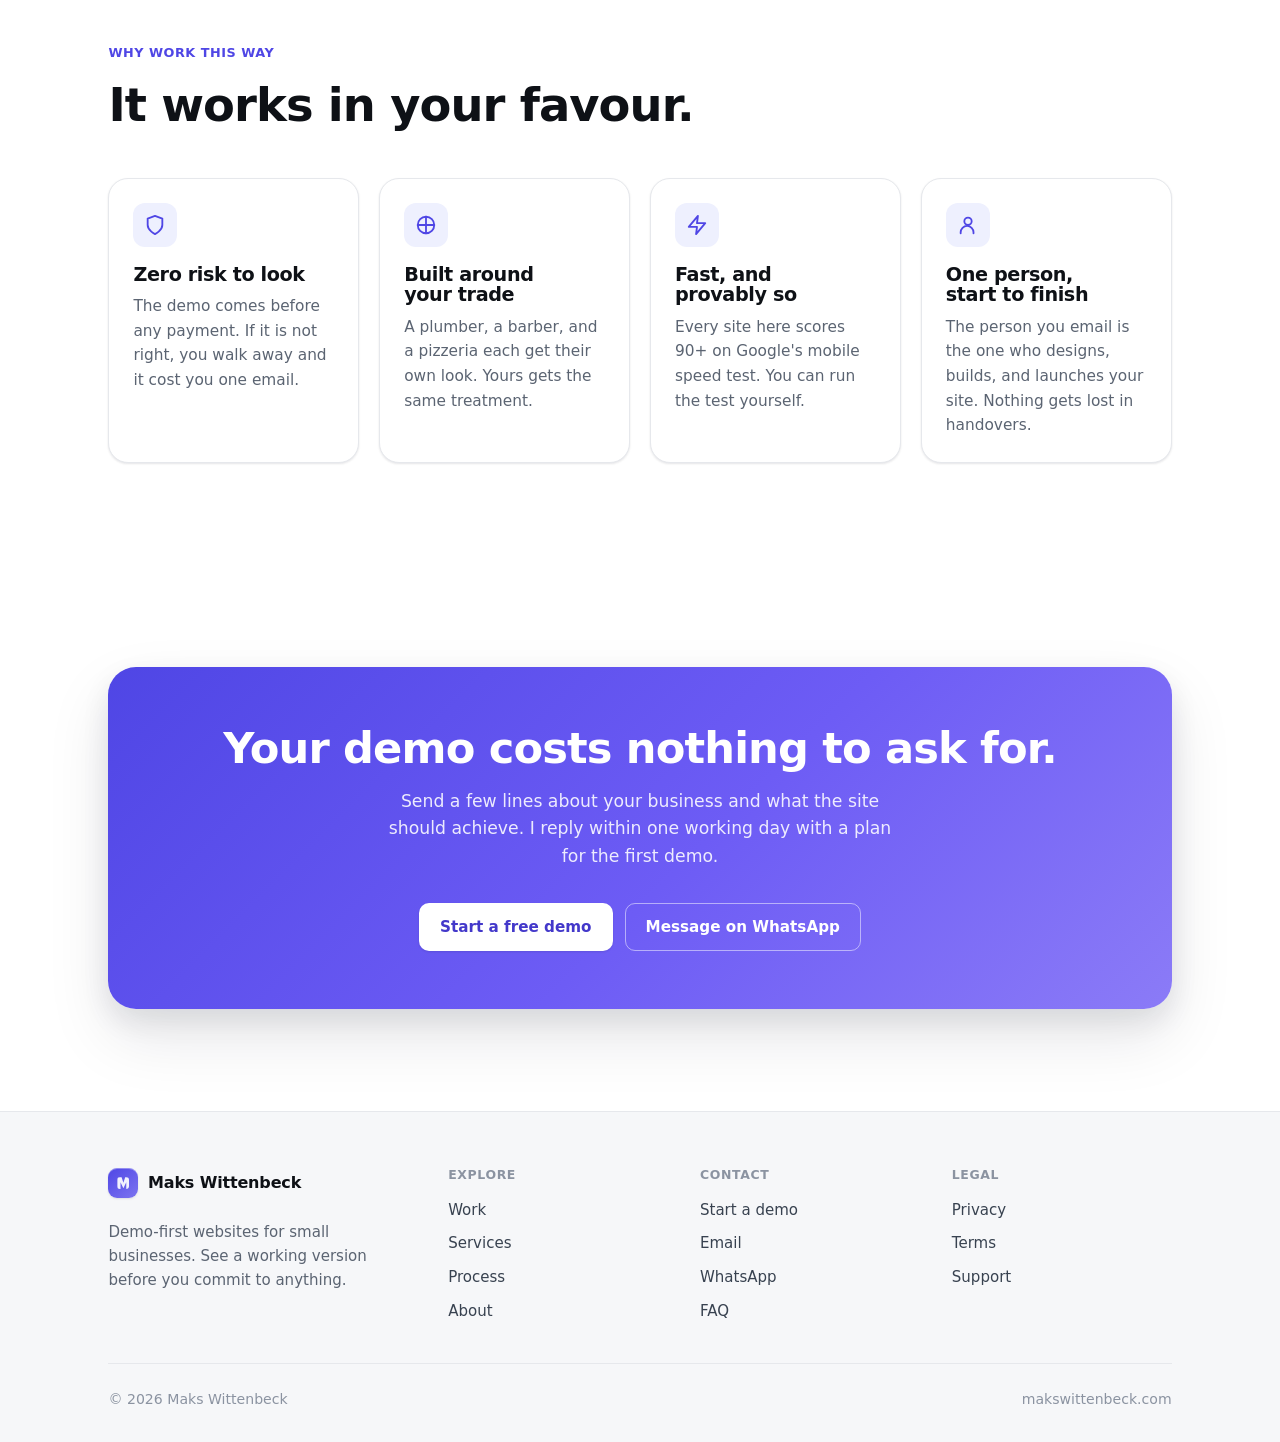
==== commit b3318d9c: "Full redesign: light modern-product design system - New from-scratch design system: light theme, ind" ====
--- a/index.html
+++ b/index.html
@@ -10,20 +10,14 @@
     />
     <link rel="canonical" href="https://makswittenbeck.com/" />
     <meta property="og:title" content="Maks Wittenbeck | Demo-First Websites for Small Businesses" />
-    <meta
-      property="og:description"
-      content="Send your idea, see a working demo of your website within days, and pay only when you approve it."
-    />
+    <meta property="og:description" content="Send your idea, see a working demo of your website within days, and pay only when you approve it." />
     <meta property="og:type" content="website" />
     <meta property="og:url" content="https://makswittenbeck.com/" />
     <meta property="og:image" content="https://makswittenbeck.com/assets/social-preview.png" />
     <meta name="twitter:card" content="summary_large_image" />
     <meta name="twitter:title" content="Maks Wittenbeck | Demo-First Websites for Small Businesses" />
-    <meta
-      name="twitter:description"
-      content="Send your idea, see a working demo of your website within days, and pay only when you approve it."
-    />
-    <meta name="theme-color" content="#060606" />
+    <meta name="twitter:description" content="Send your idea, see a working demo of your website within days, and pay only when you approve it." />
+    <meta name="theme-color" content="#ffffff" />
     <link rel="icon" href="/assets/favicon.svg" type="image/svg+xml" />
     <link rel="stylesheet" href="/styles.css" />
     <script type="application/ld+json">
@@ -40,291 +34,288 @@
   </head>
   <body>
     <a class="skip-link" href="#main">Skip to content</a>
-    <div class="spotlight" aria-hidden="true"></div>
-    <div class="ambient-field" aria-hidden="true">
-      <span class="ambient-line ambient-line--one" data-float data-speed="0.018" data-rotate="-0.002"></span>
-      <span class="ambient-line ambient-line--two" data-float data-speed="-0.02" data-rotate="0.002"></span>
-      <span class="ambient-disc ambient-disc--one" data-float data-speed="-0.026" data-rotate="0.002"></span>
-    </div>
 
     <header class="site-header">
-      <nav class="nav-shell" aria-label="Primary navigation">
+      <div class="container nav">
         <a class="brand" href="/" aria-label="Maks Wittenbeck home">
+          <span class="brand-dot" aria-hidden="true"></span>
           <span>Maks Wittenbeck</span>
         </a>
-
-        <button class="menu-toggle" type="button" aria-expanded="false" aria-controls="nav-links">
-          <span class="menu-toggle__line"></span>
-          <span class="menu-toggle__line"></span>
-          <span class="sr-only">Toggle navigation</span>
-        </button>
-
-        <div class="nav-links" id="nav-links">
+        <nav class="nav-links" id="nav-links" aria-label="Primary">
           <a href="/work/">Work</a>
           <a href="/services/">Services</a>
           <a href="/#process">Process</a>
           <a href="/contact/#faq">FAQ</a>
           <a href="/contact/">Contact</a>
-          <a class="nav-cta" href="/contact/">Start a demo</a>
-        </div>
-      </nav>
+        </nav>
+        <div class="nav-actions">
+          <a class="btn btn--primary btn--sm" href="/contact/">Start a demo</a>
+          <button class="menu-toggle" type="button" aria-expanded="false" aria-controls="nav-links" aria-label="Toggle menu">
+            <span class="menu-toggle__line"></span>
+            <span class="menu-toggle__line"></span>
+          </button>
+        </div>
+      </div>
     </header>
 
     <main id="main">
-      <section class="hero section" id="top">
-        <div class="streak-field" aria-hidden="true">
-          <span class="streak streak--one"></span>
-          <span class="streak streak--two"></span>
-          <span class="streak streak--three"></span>
-        </div>
-        <div class="hero__copy">
-          <p class="hero-badge"><span class="live-dot" aria-hidden="true"></span>Taking on new projects</p>
-          <h1>Websites you can see <span class="grad-text">before you commit.</span></h1>
-          <p>
-            Send me your idea and I will create a short demo concept first. You review it,
-            request changes, and move to the full build once you are happy with the
-            direction.
-          </p>
-          <div class="hero__actions">
-            <a class="button button--primary" href="/contact/">Start a demo</a>
-            <a class="button button--ghost" href="/work/">See the live work</a>
-          </div>
-          <ul class="hero-meta" aria-label="Quick facts">
-            <li>First demo in days</li>
-            <li>Pay only after you approve</li>
-            <li>5 live projects to browse</li>
-          </ul>
-        </div>
-
-        <div class="hero-art" aria-label="Abstract editorial website preview">
-          <div class="hero-art__panel hero-art__panel--main" data-float data-speed="-0.018" data-rotate="-0.001">
-            <span></span>
-            <strong>Modern business websites</strong>
-            <p>Clear pages, considered visuals, and mobile flow that feels natural.</p>
-          </div>
-          <div class="hero-art__frame" data-float data-speed="0.022" data-rotate="0.002">
-            <div></div>
-            <div></div>
-            <div></div>
-          </div>
-          <div class="hero-art__note" data-float data-speed="-0.028" data-rotate="-0.002">
-            <span>demo first</span>
-            <strong>review fast</strong>
-          </div>
-        </div>
-      </section>
-
-      <section class="statement section" aria-label="Design point of view">
-        <div class="statement__number reveal">01</div>
-        <div class="statement__copy reveal">
-          <h2>Most small business websites look like the template they came from.</h2>
-          <p>
-            I design each site around the actual business: the trade, the customers, and
-            the one job the site has to do. A barber, a plumber, and a pizzeria need
-            different pages, different tones, and different first impressions.
-          </p>
-        </div>
-      </section>
-
-      <section class="section work-section" id="work">
-        <div class="section-heading reveal">
-          <span class="section-index">02</span>
-          <h2>Proof, not promises.</h2>
-          <p>
-            Every project here is deployed and working right now. Real screenshots, real
-            links, and a different design language for each business.
-          </p>
-        </div>
-
-        <div class="project-list">
-          <article class="project-row reveal tilt-card" style="--accent:#5fd8a2">
-            <a class="project-media" href="/work/pacepot/" aria-label="Read the PacePot case study">
-              <img src="/assets/shot-pacepot.jpg" alt="Screenshot of the PacePot homepage with the headline Save for anything, see exactly how" width="1280" height="800" />
-            </a>
-            <div class="project-copy">
-              <p class="project-type">Product / web app</p>
-              <h3>PacePot</h3>
-              <p>A savings app I designed, built, and shipped as my own product. It shows the full range: product thinking, working logic, clean interface, and everything that happens after the design looks good.</p>
-              <div class="tag-row">
-                <span class="tag-live">Live at pacepot.com</span><span>App UI</span><span>Product Design</span>
-              </div>
-              <a class="project-link" href="/work/pacepot/">Read the case study<span aria-hidden="true"> &rarr;</span></a>
+      <!-- Hero -->
+      <section class="hero">
+        <div class="container hero-grid">
+          <div class="hero-copy">
+            <span class="pill"><span class="dot"></span>Available for new projects</span>
+            <h1>Websites you can see before you commit.</h1>
+            <p class="lede">
+              Send me your idea and I will build a short demo of your website first.
+              Review it, request changes, and only pay once you are happy with the
+              direction.
+            </p>
+            <div class="hero-actions">
+              <a class="btn btn--primary" href="/contact/">Start a free demo</a>
+              <a class="btn btn--ghost" href="/work/">See the work</a>
             </div>
-          </article>
-
-          <article class="project-row reveal tilt-card" style="--accent:#e8926a">
-            <a class="project-media" href="/work/dales-plumbing/" aria-label="Read the Dales Plumbing and Heating case study">
-              <img src="/assets/shot-plumbing.jpg" alt="Screenshot of the Dales Plumbing and Heating demo site with a 5.0 Google rating badge" width="1280" height="800" />
-            </a>
-            <div class="project-copy">
-              <p class="project-type">Trade / plumbing and heating</p>
-              <h3>Dales Plumbing &amp; Heating</h3>
-              <p>What a site built to make the phone ring looks like: proof above the fold, services in plain words, and a call button that follows you down the page.</p>
-              <div class="tag-row">
-                <span class="tag-live">Live demo</span><span>Services</span><span>Sticky Call Bar</span>
-              </div>
-              <a class="project-link" href="/work/dales-plumbing/">Read the case study<span aria-hidden="true"> &rarr;</span></a>
+            <ul class="hero-trust">
+              <li><svg width="18" height="18" viewBox="0 0 24 24" fill="none" stroke="currentColor" stroke-width="2.2" stroke-linecap="round" stroke-linejoin="round"><path d="M20 6 9 17l-5-5"/></svg>First demo in days</li>
+              <li><svg width="18" height="18" viewBox="0 0 24 24" fill="none" stroke="currentColor" stroke-width="2.2" stroke-linecap="round" stroke-linejoin="round"><path d="M20 6 9 17l-5-5"/></svg>Pay only after you approve</li>
+              <li><svg width="18" height="18" viewBox="0 0 24 24" fill="none" stroke="currentColor" stroke-width="2.2" stroke-linecap="round" stroke-linejoin="round"><path d="M20 6 9 17l-5-5"/></svg>Built mobile-first</li>
+            </ul>
+          </div>
+          <div class="hero-media">
+            <div class="mock-stack">
+              <div class="mock">
+                <div class="mock__bar"><span></span><span></span><span></span><span class="url">example-plumber.vercel.app</span></div>
+                <img src="/assets/shot-plumbing.jpg" alt="A demo website for a plumbing and heating business" width="1280" height="800" />
+              </div>
+              <div class="mock mock--back">
+                <div class="mock__bar"><span></span><span></span><span></span></div>
+                <img src="/assets/shot-barber.jpg" alt="A demo website for a barbershop" width="1280" height="800" />
+              </div>
             </div>
-          </article>
-
-          <article class="project-row reveal tilt-card" style="--accent:#d8bd8d">
-            <a class="project-media" href="/work/kings-cut-barbers/" aria-label="Read the Kings Cut Barbers case study">
-              <img src="/assets/shot-barber.jpg" alt="Screenshot of the Kings Cut Barbers demo site with a dark editorial hero" width="1280" height="800" />
-            </a>
-            <div class="project-copy">
-              <p class="project-type">Barber studio</p>
-              <h3>Kings Cut Barbers</h3>
-              <p>The same designer, a completely different feel: dark, editorial, and confident, with a proper price list and WhatsApp booking. Style follows the business, not a template.</p>
-              <div class="tag-row">
-                <span class="tag-live">Live demo</span><span>Price List</span><span>WhatsApp Booking</span>
-              </div>
-              <a class="project-link" href="/work/kings-cut-barbers/">Read the case study<span aria-hidden="true"> &rarr;</span></a>
+          </div>
+        </div>
+      </section>
+
+      <!-- Stat strip -->
+      <section class="section--tight">
+        <div class="container">
+          <div class="stat-strip reveal">
+            <div class="stat"><b>5</b><span>live projects</span></div>
+            <div class="stat"><b>90+</b><span>Google speed score</span></div>
+            <div class="stat"><b>Days</b><span>to your first demo</span></div>
+            <div class="stat"><b>&pound;0</b><span>until you approve</span></div>
+          </div>
+        </div>
+      </section>
+
+      <!-- Process -->
+      <section class="section bg-soft" id="process">
+        <div class="container">
+          <div class="section-head reveal">
+            <span class="eyebrow">How it works</span>
+            <h2>See it before you spend anything.</h2>
+            <p>You do not need a brief or a finished plan. The first thing you judge is a real website, built around your business.</p>
+          </div>
+          <div class="steps">
+            <article class="step reveal"><span class="step__num">1</span><div><h3>Send me your idea</h3><p>Tell me what your business does and what the site should achieve. A few sentences is plenty to start.</p></div></article>
+            <article class="step reveal"><span class="step__num">2</span><div><h3>I build a demo concept</h3><p>Within days you get a link to a short working version of your site, designed around your business. No cost, no obligation.</p></div></article>
+            <article class="step reveal"><span class="step__num">3</span><div><h3>We refine it together</h3><p>You tell me what feels right and what does not. Design, words, photos, and structure get adjusted until it feels like yours.</p></div></article>
+            <article class="step reveal"><span class="step__num">4</span><div><h3>You approve and pay</h3><p>Happy with the direction? You get a fixed price, you pay, and the full build begins. You never pay for something you have not seen.</p></div></article>
+            <article class="step reveal"><span class="step__num">5</span><div><h3>I build and launch it</h3><p>Every page finished, polished for phones and desktops, the technical setup handled, and the site goes live.</p></div></article>
+          </div>
+        </div>
+      </section>
+
+      <!-- Work -->
+      <section class="section" id="work">
+        <div class="container">
+          <div class="section-head reveal">
+            <span class="eyebrow">Selected work</span>
+            <h2>Proof, not promises.</h2>
+            <p>Every project below is deployed and working right now. Real screenshots, real links, a different design language for each business.</p>
+          </div>
+          <div class="work-grid">
+            <article class="project reveal">
+              <a class="project__media" href="/work/pacepot/" aria-label="Read the PacePot case study">
+                <span class="project__badge"><span class="dot"></span>Live product</span>
+                <img src="/assets/shot-pacepot.jpg" alt="Screenshot of the PacePot savings app" width="1280" height="800" loading="lazy" />
+              </a>
+              <div class="project__body">
+                <p class="project__type">Product / web app</p>
+                <h3>PacePot</h3>
+                <p>A savings app I designed, built, and shipped as my own product. It shows the full range: product thinking, working logic, and a clean interface.</p>
+                <div class="tags"><span>App UI</span><span>Product design</span><span>Mobile-first</span></div>
+                <div class="project__foot"><span class="arrow-link">Read the case study <svg width="16" height="16" viewBox="0 0 24 24" fill="none" stroke="currentColor" stroke-width="2.4" stroke-linecap="round" stroke-linejoin="round"><path d="M5 12h14M13 6l6 6-6 6"/></svg></span></div>
+              </div>
+            </article>
+
+            <article class="project reveal">
+              <a class="project__media" href="/work/dales-plumbing/" aria-label="Read the Dales Plumbing case study">
+                <span class="project__badge"><span class="dot"></span>Live demo</span>
+                <img src="/assets/shot-plumbing.jpg" alt="Screenshot of the Dales Plumbing and Heating demo site" width="1280" height="800" loading="lazy" />
+              </a>
+              <div class="project__body">
+                <p class="project__type">Trade / plumbing</p>
+                <h3>Dales Plumbing &amp; Heating</h3>
+                <p>What a site built to make the phone ring looks like: proof above the fold, plain-word services, and a call button that follows you down the page.</p>
+                <div class="tags"><span>Services</span><span>Sticky call bar</span><span>Local SEO</span></div>
+                <div class="project__foot"><span class="arrow-link">Read the case study <svg width="16" height="16" viewBox="0 0 24 24" fill="none" stroke="currentColor" stroke-width="2.4" stroke-linecap="round" stroke-linejoin="round"><path d="M5 12h14M13 6l6 6-6 6"/></svg></span></div>
+              </div>
+            </article>
+
+            <article class="project reveal">
+              <a class="project__media" href="/work/kings-cut-barbers/" aria-label="Read the Kings Cut Barbers case study">
+                <span class="project__badge"><span class="dot"></span>Live demo</span>
+                <img src="/assets/shot-barber.jpg" alt="Screenshot of the Kings Cut Barbers demo site" width="1280" height="800" loading="lazy" />
+              </a>
+              <div class="project__body">
+                <p class="project__type">Barber studio</p>
+                <h3>Kings Cut Barbers</h3>
+                <p>The same designer, a completely different feel: bold and confident, with a proper price list and WhatsApp booking. Style follows the business.</p>
+                <div class="tags"><span>Price list</span><span>WhatsApp booking</span><span>Editorial</span></div>
+                <div class="project__foot"><span class="arrow-link">Read the case study <svg width="16" height="16" viewBox="0 0 24 24" fill="none" stroke="currentColor" stroke-width="2.4" stroke-linecap="round" stroke-linejoin="round"><path d="M5 12h14M13 6l6 6-6 6"/></svg></span></div>
+              </div>
+            </article>
+
+            <article class="project reveal">
+              <a class="project__media" href="/work/santoros-pizza/" aria-label="Read the Santoro's Pizza case study">
+                <span class="project__badge"><span class="dot"></span>Live demo</span>
+                <img src="/assets/shot-takeaway.jpg" alt="Screenshot of the Santoro's Wood Fired Pizza demo site" width="1280" height="800" loading="lazy" />
+              </a>
+              <div class="project__body">
+                <p class="project__type">Takeaway / pizzeria</p>
+                <h3>Santoro's Wood Fired Pizza</h3>
+                <p>How a site sells appetite: dish photography up top, a structured menu with prices instead of a PDF, and ordering that works one-handed on a phone.</p>
+                <div class="tags"><span>Menu</span><span>Ordering</span><span>Photography</span></div>
+                <div class="project__foot"><span class="arrow-link">Read the case study <svg width="16" height="16" viewBox="0 0 24 24" fill="none" stroke="currentColor" stroke-width="2.4" stroke-linecap="round" stroke-linejoin="round"><path d="M5 12h14M13 6l6 6-6 6"/></svg></span></div>
+              </div>
+            </article>
+          </div>
+          <div style="margin-top:1.8rem">
+            <a class="btn btn--ghost" href="/work/">View all work</a>
+          </div>
+        </div>
+      </section>
+
+      <!-- Services -->
+      <section class="section bg-soft" id="services">
+        <div class="container">
+          <div class="section-head reveal">
+            <span class="eyebrow">Services</span>
+            <h2>What I can build for you.</h2>
+            <p>Four ways in, depending on where your business is starting from.</p>
+          </div>
+          <div class="grid grid--2">
+            <article class="card card--hover reveal">
+              <span class="card-icon"><svg width="22" height="22" viewBox="0 0 24 24" fill="none" stroke="currentColor" stroke-width="2" stroke-linecap="round" stroke-linejoin="round"><rect x="3" y="4" width="18" height="14" rx="2"/><path d="M3 9h18M8 21h8"/></svg></span>
+              <h3>Business websites</h3>
+              <p>The full picture: services, location, proof, and contact details, organised the way customers actually look for them.</p>
+            </article>
+            <article class="card card--hover reveal">
+              <span class="card-icon"><svg width="22" height="22" viewBox="0 0 24 24" fill="none" stroke="currentColor" stroke-width="2" stroke-linecap="round" stroke-linejoin="round"><path d="M13 2 3 14h9l-1 8 10-12h-9l1-8z"/></svg></span>
+              <h3>Landing pages</h3>
+              <p>One offer, one audience, one next step. For a specific service, a promotion, or an ad campaign that needs a better place to land.</p>
+            </article>
+            <article class="card card--hover reveal">
+              <span class="card-icon"><svg width="22" height="22" viewBox="0 0 24 24" fill="none" stroke="currentColor" stroke-width="2" stroke-linecap="round" stroke-linejoin="round"><rect x="7" y="2" width="10" height="20" rx="2"/><path d="M11 18h2"/></svg></span>
+              <h3>Mobile-first design</h3>
+              <p>Your customers arrive on phones, often in a hurry. Every layout starts on a small screen and expands cleanly to desktop.</p>
+            </article>
+            <article class="card card--hover reveal">
+              <span class="card-icon"><svg width="22" height="22" viewBox="0 0 24 24" fill="none" stroke="currentColor" stroke-width="2" stroke-linecap="round" stroke-linejoin="round"><path d="M21 12a9 9 0 1 1-3-6.7L21 8"/><path d="M21 3v5h-5"/></svg></span>
+              <h3>Redesign concepts</h3>
+              <p>A sharper version of your current site, built alongside it so you can compare the two on real screens before deciding anything.</p>
+            </article>
+          </div>
+          <div style="margin-top:1.6rem"><a class="arrow-link" href="/services/">More about services and pricing <svg width="16" height="16" viewBox="0 0 24 24" fill="none" stroke="currentColor" stroke-width="2.4" stroke-linecap="round" stroke-linejoin="round"><path d="M5 12h14M13 6l6 6-6 6"/></svg></a></div>
+        </div>
+      </section>
+
+      <!-- Why -->
+      <section class="section" id="why">
+        <div class="container">
+          <div class="section-head reveal">
+            <span class="eyebrow">Why work this way</span>
+            <h2>It works in your favour.</h2>
+          </div>
+          <div class="grid grid--4">
+            <article class="card reveal">
+              <span class="card-icon"><svg width="22" height="22" viewBox="0 0 24 24" fill="none" stroke="currentColor" stroke-width="2" stroke-linecap="round" stroke-linejoin="round"><path d="M12 22s8-4 8-10V5l-8-3-8 3v7c0 6 8 10 8 10z"/></svg></span>
+              <h3>Zero risk to look</h3>
+              <p>The demo comes before any payment. If it is not right, you walk away and it cost you one email.</p>
+            </article>
+            <article class="card reveal">
+              <span class="card-icon"><svg width="22" height="22" viewBox="0 0 24 24" fill="none" stroke="currentColor" stroke-width="2" stroke-linecap="round" stroke-linejoin="round"><path d="M12 3v18M3 12h18"/><circle cx="12" cy="12" r="9"/></svg></span>
+              <h3>Built around your trade</h3>
+              <p>A plumber, a barber, and a pizzeria each get their own look. Yours gets the same treatment.</p>
+            </article>
+            <article class="card reveal">
+              <span class="card-icon"><svg width="22" height="22" viewBox="0 0 24 24" fill="none" stroke="currentColor" stroke-width="2" stroke-linecap="round" stroke-linejoin="round"><path d="M13 2 3 14h9l-1 8 10-12h-9l1-8z"/></svg></span>
+              <h3>Fast, and provably so</h3>
+              <p>Every site here scores 90+ on Google's mobile speed test. You can run the test yourself.</p>
+            </article>
+            <article class="card reveal">
+              <span class="card-icon"><svg width="22" height="22" viewBox="0 0 24 24" fill="none" stroke="currentColor" stroke-width="2" stroke-linecap="round" stroke-linejoin="round"><circle cx="12" cy="8" r="4"/><path d="M4 21v-1a7 7 0 0 1 14 0v1"/></svg></span>
+              <h3>One person, start to finish</h3>
+              <p>The person you email is the one who designs, builds, and launches your site. Nothing gets lost in handovers.</p>
+            </article>
+          </div>
+        </div>
+      </section>
+
+      <!-- CTA -->
+      <section class="section">
+        <div class="container">
+          <div class="cta reveal">
+            <h2>Your demo costs nothing to ask for.</h2>
+            <p>Send a few lines about your business and what the site should achieve. I reply within one working day with a plan for the first demo.</p>
+            <div class="cta-actions">
+              <a class="btn btn--primary" href="/contact/">Start a free demo</a>
+              <a class="btn btn--ghost" href="https://wa.me/447923164313" target="_blank" rel="noopener">Message on WhatsApp</a>
             </div>
-          </article>
-        </div>
-
-        <div class="work-cta reveal">
-          <p>Two more live projects are on the work page.</p>
-          <a class="button button--primary" href="/work/">View all work</a>
-        </div>
-      </section>
-
-      <section class="section service-section band" id="services">
-        <div class="section-heading reveal">
-          <span class="section-index">03</span>
-          <h2>What I can build for you.</h2>
-          <p>
-            Four ways in, depending on where your business is starting from.
-          </p>
-        </div>
-
-        <div class="service-editorial">
-          <article class="service-item reveal">
-            <span>01</span>
-            <h3>Business websites</h3>
-            <p>The full picture: services, location, proof, and contact details, organised the way customers actually look for them.</p>
-          </article>
-          <article class="service-item reveal">
-            <span>02</span>
-            <h3>Landing pages</h3>
-            <p>One offer, one audience, one next step. For a specific service, a promotion, or an ad campaign.</p>
-          </article>
-          <article class="service-item reveal">
-            <span>03</span>
-            <h3>Mobile-first design</h3>
-            <p>Your customers arrive on phones, often in a hurry. Every layout starts there and expands to desktop.</p>
-          </article>
-          <article class="service-item reveal">
-            <span>04</span>
-            <h3>Redesign concepts</h3>
-            <p>A sharper version of your current site, built alongside it so you can compare the two on real screens.</p>
-          </article>
-        </div>
-        <a class="section-link reveal" href="/services/">More about services and pricing<span aria-hidden="true"> &rarr;</span></a>
-      </section>
-
-      <section class="section process-section" id="process">
-        <div class="section-heading reveal">
-          <span class="section-index">04</span>
-          <h2>See it before you spend anything.</h2>
-          <p>
-            You do not need a brief, a plan, or a Pinterest board. The process is built so
-            the first thing you judge is a real website.
-          </p>
-        </div>
-
-        <div class="process-list">
-          <article class="process-step reveal">
-            <span>01</span>
-            <h3>Send me your idea</h3>
-            <p>Tell me what your business does and what you want the site to achieve. A few sentences is plenty.</p>
-          </article>
-          <article class="process-step reveal">
-            <span>02</span>
-            <h3>I build a demo concept</h3>
-            <p>Within days you get a link to a short working version of your site, designed around your business. No cost, no obligation.</p>
-          </article>
-          <article class="process-step reveal">
-            <span>03</span>
-            <h3>We refine it together</h3>
-            <p>You say what feels right and what does not. Design, words, photos, and structure get adjusted until it feels like yours.</p>
-          </article>
-          <article class="process-step reveal">
-            <span>04</span>
-            <h3>You approve and pay</h3>
-            <p>Happy with the direction? You get a fixed price, you pay, and the full build starts. You never pay for something you have not seen.</p>
-          </article>
-          <article class="process-step reveal">
-            <span>05</span>
-            <h3>I build and launch it</h3>
-            <p>Every page finished, polished for phones and desktops, technical setup handled, and the site goes live.</p>
-          </article>
-        </div>
-      </section>
-
-      <section class="section band band--glow" id="why" aria-label="Why work with me">
-        <div class="section-heading reveal">
-          <span class="section-index">05</span>
-          <h2>Why this works in your favour.</h2>
-        </div>
-
-        <div class="why-grid">
-          <article class="why-card reveal">
-            <span>01</span>
-            <h3>Zero risk to look</h3>
-            <p>The demo comes before any payment or commitment. If it is not right, you walk away and it has cost you one email.</p>
-          </article>
-          <article class="why-card reveal">
-            <span>02</span>
-            <h3>Built around your trade</h3>
-            <p>Browse the live work: a plumber, a barber, and a pizzeria, each with its own look. Yours gets the same treatment.</p>
-          </article>
-          <article class="why-card reveal">
-            <span>03</span>
-            <h3>Fast, and provably so</h3>
-            <p>Every site here scores 90 or higher on Google's mobile speed test. You can run the test on them yourself.</p>
-          </article>
-          <article class="why-card reveal">
-            <span>04</span>
-            <h3>One person, start to finish</h3>
-            <p>The person you email is the person who designs, builds, and launches your site. Nothing gets lost in handovers.</p>
-          </article>
-        </div>
-      </section>
-
-      <section class="section contact-section" id="contact">
-        <div class="contact-panel contact-panel--simple reveal">
-          <div>
-            <span class="section-index">06</span>
-            <h2>Your demo costs nothing to ask for.</h2>
-            <p>
-              Send a few lines about your business and what the site should achieve.
-              I reply within one working day with questions and a plan for the first demo.
-            </p>
-            <div class="hero__actions">
-              <a class="button button--primary" href="/contact/">Start a demo</a>
-              <a class="button button--ghost" href="mailto:makswittenbecksites@gmail.com?subject=Website%20demo%20request">Email me directly</a>
-            </div>
           </div>
         </div>
       </section>
     </main>
 
-    <footer class="site-footer site-footer--slim">
-      <nav class="footer-links" aria-label="Footer">
-        <a href="/work/">Work</a>
-        <a href="/services/">Services</a>
-        <a href="/about/">About</a>
-        <a href="/contact/">Contact</a>
-        <a href="mailto:makswittenbecksites@gmail.com">Email</a>
-        <a href="https://wa.me/447923164313" target="_blank" rel="noopener">WhatsApp</a>
-      </nav>
-      <nav class="footer-legal" aria-label="Legal">
-        <a href="/privacy/">Privacy</a>
-        <a href="/terms/">Terms</a>
-        <a href="mailto:makswittenbecksites@gmail.com?subject=Support">Support</a>
-      </nav>
-      <p class="copyright">&copy; <span id="year"></span> Maks Wittenbeck</p>
+    <footer class="site-footer">
+      <div class="container">
+        <div class="footer-top">
+          <div class="footer-brand">
+            <a class="brand" href="/"><span class="brand-dot" aria-hidden="true"></span><span>Maks Wittenbeck</span></a>
+            <p>Demo-first websites for small businesses. See a working version before you commit to anything.</p>
+          </div>
+          <div class="footer-col">
+            <h4>Explore</h4>
+            <nav aria-label="Footer explore">
+              <a href="/work/">Work</a>
+              <a href="/services/">Services</a>
+              <a href="/#process">Process</a>
+              <a href="/about/">About</a>
+            </nav>
+          </div>
+          <div class="footer-col">
+            <h4>Contact</h4>
+            <nav aria-label="Footer contact">
+              <a href="/contact/">Start a demo</a>
+              <a href="mailto:makswittenbecksites@gmail.com">Email</a>
+              <a href="https://wa.me/447923164313" target="_blank" rel="noopener">WhatsApp</a>
+              <a href="/contact/#faq">FAQ</a>
+            </nav>
+          </div>
+          <div class="footer-col">
+            <h4>Legal</h4>
+            <nav aria-label="Footer legal">
+              <a href="/privacy/">Privacy</a>
+              <a href="/terms/">Terms</a>
+              <a href="mailto:makswittenbecksites@gmail.com?subject=Support">Support</a>
+            </nav>
+          </div>
+        </div>
+        <div class="footer-bottom">
+          <p>&copy; <span id="year"></span> Maks Wittenbeck</p>
+          <p>makswittenbeck.com</p>
+        </div>
+      </div>
     </footer>
 
     <script src="/script.js"></script>
--- a/styles.css
+++ b/styles.css
@@ -1,21 +1,37 @@
+/* ============================================================
+   Maks Wittenbeck — clean modern product design system (light)
+   ============================================================ */
+
 :root {
-  --bg: #050505;
-  --bg-soft: #0d0d0b;
-  --ink: #f4efe5;
-  --muted: #bdb5a9;
-  --soft: #8d867b;
-  --line: rgba(244, 239, 229, 0.14);
-  --line-strong: rgba(244, 239, 229, 0.24);
-  --surface: rgba(244, 239, 229, 0.055);
-  --surface-strong: rgba(244, 239, 229, 0.09);
-  --champagne: #d5bc86;
-  --mint: #9bd8c0;
-  --sage: #6f8b76;
-  --smoke: #191918;
-  --shadow: 0 42px 120px rgba(0, 0, 0, 0.55);
-  --radius: 8px;
-  --radius-lg: 26px;
-  --max: 1220px;
+  --bg: #ffffff;
+  --bg-soft: #f6f7f9;
+  --bg-tint: #eef1ff;
+  --surface: #ffffff;
+  --ink: #0e1116;
+  --ink-2: #384250;
+  --muted: #5b6472;
+  --soft: #8b93a1;
+  --line: #e6e8ec;
+  --line-strong: #d6dae1;
+  --brand: #4f46e5;
+  --brand-strong: #4338ca;
+  --brand-soft: #eef0fe;
+  --live: #16a34a;
+  --live-soft: #e7f6ec;
+  --amber: #d97706;
+
+  --radius-sm: 10px;
+  --radius: 14px;
+  --radius-lg: 20px;
+  --radius-xl: 28px;
+
+  --shadow-sm: 0 1px 2px rgba(15, 23, 42, 0.06), 0 1px 3px rgba(15, 23, 42, 0.05);
+  --shadow: 0 4px 12px rgba(15, 23, 42, 0.06), 0 12px 32px rgba(15, 23, 42, 0.07);
+  --shadow-lg: 0 12px 28px rgba(15, 23, 42, 0.09), 0 28px 64px rgba(15, 23, 42, 0.1);
+
+  --max: 1140px;
+  --gutter: clamp(1.1rem, 4vw, 2.4rem);
+  --font: "Inter", ui-sans-serif, system-ui, -apple-system, BlinkMacSystemFont, "Segoe UI", Roboto, sans-serif;
 }
 
 * {
@@ -24,53 +40,36 @@
 
 html {
   scroll-behavior: smooth;
-  background: #050505;
-  overflow-x: clip;
+  -webkit-text-size-adjust: 100%;
 }
 
 body {
   margin: 0;
   min-width: 320px;
-  overflow-x: hidden;
-  background:
-    radial-gradient(900px 520px at 78% 6%, rgba(155, 216, 192, 0.12), transparent 72%),
-    radial-gradient(760px 520px at 14% 18%, rgba(213, 188, 134, 0.1), transparent 72%),
-    linear-gradient(180deg, #050505 0%, #080806 44%, #050505 100%);
-  background-color: #050505;
+  background: var(--bg);
   color: var(--ink);
-  font-family:
-    Inter, ui-sans-serif, system-ui, -apple-system, BlinkMacSystemFont, "Segoe UI", sans-serif;
-  line-height: 1.5;
+  font-family: var(--font);
+  font-size: 1rem;
+  line-height: 1.6;
+  -webkit-font-smoothing: antialiased;
+  text-rendering: optimizeLegibility;
 }
 
 body.nav-open {
   overflow: hidden;
 }
 
-body::before {
-  content: "";
-  position: fixed;
-  inset: 0;
-  z-index: -4;
-  pointer-events: none;
-  background:
-    linear-gradient(90deg, rgba(244, 239, 229, 0.035) 1px, transparent 1px),
-    linear-gradient(rgba(244, 239, 229, 0.025) 1px, transparent 1px);
-  background-size: 72px 72px;
-  mask-image: linear-gradient(to bottom, black, transparent 76%);
-  opacity: 0.28;
-}
-
-body::after {
-  content: "";
-  position: fixed;
-  inset: 0;
-  z-index: -3;
-  pointer-events: none;
-  background:
-    linear-gradient(120deg, transparent 0%, rgba(244, 239, 229, 0.055) 42%, transparent 55%),
-    radial-gradient(420px 180px at 50% 0%, rgba(244, 239, 229, 0.055), transparent 70%);
-  opacity: 0.48;
+h1, h2, h3, h4 {
+  margin: 0;
+  line-height: 1.08;
+  letter-spacing: -0.02em;
+  font-weight: 700;
+  color: var(--ink);
+  text-wrap: balance;
+}
+
+p {
+  margin: 0;
 }
 
 a {
@@ -78,21 +77,24 @@
   text-decoration: none;
 }
 
-button,
-input,
-select,
-textarea {
+img, svg {
+  max-width: 100%;
+  display: block;
+}
+
+button, input, select, textarea {
   font: inherit;
 }
 
-img,
-svg {
-  max-width: 100%;
-}
-
 ::selection {
-  background: rgba(213, 188, 134, 0.38);
-  color: var(--ink);
+  background: var(--brand-soft);
+  color: var(--brand-strong);
+}
+
+:focus-visible {
+  outline: 2px solid var(--brand);
+  outline-offset: 3px;
+  border-radius: 4px;
 }
 
 .sr-only,
@@ -102,6 +104,7 @@
   height: 1px;
   overflow: hidden;
   clip: rect(0, 0, 0, 0);
+  white-space: nowrap;
 }
 
 .skip-link:focus {
@@ -110,1646 +113,1049 @@
   width: auto;
   height: auto;
   clip: auto;
-  z-index: 20;
+  z-index: 100;
   padding: 0.7rem 1rem;
-  border-radius: var(--radius);
+  border-radius: var(--radius-sm);
   background: var(--ink);
-  color: var(--bg);
-}
-
-.spotlight {
-  position: fixed;
-  inset: 0;
-  z-index: -2;
-  pointer-events: none;
-  background:
-    radial-gradient(circle at var(--x, 50%) var(--y, 20%), rgba(213, 188, 134, 0.07), transparent 18rem),
-    radial-gradient(circle at var(--x, 50%) var(--y, 20%), rgba(155, 216, 192, 0.055), transparent 28rem);
-  opacity: 0.82;
-}
-
-.ambient-field {
-  position: fixed;
-  inset: 0;
-  pointer-events: none;
-  z-index: -1;
-  overflow: hidden;
-}
-
-.ambient-line,
-.ambient-disc {
-  position: absolute;
-  display: block;
-  transform: translate3d(0, var(--float-y, 0px), 0) rotate(var(--float-r, 0deg));
-  will-change: transform;
-}
-
-.ambient-line {
-  height: 1px;
-  background: linear-gradient(90deg, transparent, rgba(244, 239, 229, 0.32), transparent);
-  box-shadow: 0 0 24px rgba(213, 188, 134, 0.16);
-  opacity: 0.5;
-}
-
-.ambient-line--one {
-  width: 420px;
-  right: 6vw;
-  top: 24vh;
-}
-
-.ambient-line--two {
-  width: 300px;
-  left: 8vw;
-  top: 68vh;
-}
-
-.ambient-disc {
-  width: 220px;
-  height: 220px;
-  right: 10vw;
-  top: 78vh;
-  border: 1px solid rgba(244, 239, 229, 0.16);
-  border-radius: 50%;
-  background: radial-gradient(circle at 38% 30%, rgba(155, 216, 192, 0.08), transparent 56%);
-  opacity: 0.44;
-}
+  color: #fff;
+}
+
+/* ---------- Layout ---------- */
+
+.container {
+  width: 100%;
+  max-width: var(--max);
+  margin: 0 auto;
+  padding-inline: var(--gutter);
+}
+
+.section {
+  padding-block: clamp(3.5rem, 8vw, 7rem);
+}
+
+.section--tight {
+  padding-block: clamp(2.5rem, 5vw, 4rem);
+}
+
+.bg-soft {
+  background: var(--bg-soft);
+}
+
+.eyebrow {
+  display: inline-flex;
+  align-items: center;
+  gap: 0.5rem;
+  margin: 0 0 1rem;
+  color: var(--brand);
+  font-size: 0.8rem;
+  font-weight: 700;
+  letter-spacing: 0.04em;
+  text-transform: uppercase;
+}
+
+.section-head {
+  max-width: 640px;
+  margin-bottom: clamp(2rem, 4vw, 3rem);
+}
+
+.section-head h2 {
+  font-size: clamp(1.9rem, 4vw, 2.9rem);
+}
+
+.section-head p {
+  margin-top: 0.9rem;
+  color: var(--muted);
+  font-size: clamp(1rem, 1.4vw, 1.12rem);
+}
+
+.section-head--center {
+  margin-inline: auto;
+  text-align: center;
+}
+
+/* ---------- Header / nav ---------- */
 
 .site-header {
   position: sticky;
   top: 0;
-  z-index: 10;
-  padding: 1rem;
-}
-
-.nav-shell {
-  width: min(var(--max), calc(100vw - 2rem));
-  min-height: 62px;
+  z-index: 50;
+  background: rgba(255, 255, 255, 0.96);
+  border-bottom: 1px solid var(--line);
+}
+
+.nav {
   display: flex;
   align-items: center;
   justify-content: space-between;
   gap: 1rem;
-  margin: 0 auto;
-  padding: 0.62rem 0.68rem;
-  border: 1px solid rgba(244, 239, 229, 0.14);
-  border-radius: 999px;
-  background: rgba(8, 8, 6, 0.92);
-  box-shadow: 0 18px 70px rgba(0, 0, 0, 0.32), inset 0 1px 0 rgba(244, 239, 229, 0.08);
+  height: 68px;
 }
 
 .brand {
   display: inline-flex;
   align-items: center;
-  gap: 0.74rem;
+  gap: 0.6rem;
+  font-weight: 700;
+  font-size: 1rem;
+  letter-spacing: -0.01em;
+  color: var(--ink);
+}
+
+.brand-dot {
+  width: 30px;
+  height: 30px;
+  flex: 0 0 auto;
+  border-radius: 9px;
+  background: linear-gradient(140deg, var(--brand), #7c74f0);
+  box-shadow: inset 0 1px 0 rgba(255, 255, 255, 0.35), var(--shadow-sm);
+  position: relative;
+}
+
+.brand-dot::after {
+  content: "";
+  position: absolute;
+  inset: 9px;
+  border-radius: 3px;
+  background: #fff;
+  opacity: 0.92;
+  clip-path: polygon(0 100%, 0 0, 35% 0, 50% 45%, 65% 0, 100% 0, 100% 100%, 74% 100%, 74% 42%, 50% 92%, 26% 42%, 26% 100%);
+}
+
+.nav-links {
+  display: flex;
+  align-items: center;
+  gap: 0.35rem;
+}
+
+.nav-links a {
+  padding: 0.55rem 0.8rem;
+  border-radius: var(--radius-sm);
+  color: var(--ink-2);
   font-size: 0.92rem;
-  font-weight: 760;
-  white-space: nowrap;
-}
-
-.nav-links {
-  display: flex;
-  align-items: center;
-  gap: 0.2rem;
-}
-
-.nav-links a {
-  min-height: 40px;
-  display: inline-flex;
-  align-items: center;
-  justify-content: center;
-  padding: 0.5rem 0.78rem;
-  border-radius: 999px;
-  color: var(--muted);
-  font-size: 0.83rem;
-  font-weight: 720;
-  transition: color 180ms ease, background 180ms ease, transform 180ms ease;
-}
-
-.nav-links a:hover,
-.nav-links a:focus-visible {
+  font-weight: 550;
+  transition: color 160ms ease, background 160ms ease;
+}
+
+.nav-links a:hover {
   color: var(--ink);
-  background: rgba(244, 239, 229, 0.07);
+  background: var(--bg-soft);
 }
 
 .nav-links a[aria-current="page"] {
-  color: var(--ink);
-  background: rgba(244, 239, 229, 0.09);
-}
-
-.nav-links .nav-cta {
-  padding-inline: 1rem;
-  color: #080806;
-  background: var(--ink);
-}
-
-.nav-links .nav-cta:hover,
-.nav-links .nav-cta:focus-visible {
-  color: #080806;
-  background: var(--mint);
-  transform: translateY(-1px);
+  color: var(--brand);
+}
+
+.nav-actions {
+  display: flex;
+  align-items: center;
+  gap: 0.6rem;
 }
 
 .menu-toggle {
   display: none;
   width: 44px;
   height: 44px;
-  border: 1px solid var(--line);
-  border-radius: 50%;
-  background: rgba(244, 239, 229, 0.06);
+  border: 1px solid var(--line-strong);
+  border-radius: var(--radius-sm);
+  background: #fff;
   color: var(--ink);
   cursor: pointer;
+  padding: 0;
 }
 
 .menu-toggle__line {
   display: block;
-  width: 17px;
+  width: 18px;
   height: 2px;
   margin: 4px auto;
+  border-radius: 2px;
+  background: currentColor;
+  transition: transform 200ms ease, opacity 200ms ease;
+}
+
+/* ---------- Buttons ---------- */
+
+.btn {
+  display: inline-flex;
+  align-items: center;
+  justify-content: center;
+  gap: 0.5rem;
+  min-height: 46px;
+  padding: 0.7rem 1.25rem;
+  border: 1px solid transparent;
+  border-radius: var(--radius-sm);
+  font-size: 0.95rem;
+  font-weight: 600;
+  cursor: pointer;
+  transition: transform 150ms ease, background 150ms ease, border-color 150ms ease, box-shadow 150ms ease, color 150ms ease;
+}
+
+.btn:active {
+  transform: translateY(1px);
+}
+
+.btn--primary {
+  background: var(--brand);
+  color: #fff;
+  box-shadow: var(--shadow-sm);
+}
+
+.btn--primary:hover {
+  background: var(--brand-strong);
+  box-shadow: var(--shadow);
+}
+
+.btn--ghost {
+  background: #fff;
+  border-color: var(--line-strong);
+  color: var(--ink);
+}
+
+.btn--ghost:hover {
+  border-color: var(--brand);
+  color: var(--brand);
+}
+
+.btn--sm {
+  min-height: 40px;
+  padding: 0.5rem 0.95rem;
+  font-size: 0.9rem;
+}
+
+.btn--block {
+  width: 100%;
+}
+
+.arrow-link {
+  display: inline-flex;
+  align-items: center;
+  gap: 0.4rem;
+  color: var(--brand);
+  font-weight: 600;
+  font-size: 0.95rem;
+}
+
+.arrow-link svg {
+  transition: transform 160ms ease;
+}
+
+.arrow-link:hover svg {
+  transform: translateX(3px);
+}
+
+/* ---------- Hero ---------- */
+
+.hero {
+  padding-top: clamp(3rem, 6vw, 5rem);
+  padding-bottom: clamp(3rem, 6vw, 5rem);
+  position: relative;
+  overflow: hidden;
+}
+
+.hero::before {
+  content: "";
+  position: absolute;
+  top: -30%;
+  right: -10%;
+  width: 60%;
+  height: 120%;
+  background: radial-gradient(closest-side, rgba(79, 70, 229, 0.08), transparent 70%);
+  pointer-events: none;
+}
+
+.hero-grid {
+  display: grid;
+  grid-template-columns: minmax(0, 1.05fr) minmax(0, 0.95fr);
+  gap: clamp(2rem, 5vw, 4.5rem);
+  align-items: center;
+}
+
+.hero h1 {
+  font-size: clamp(2.4rem, 5.4vw, 4rem);
+}
+
+.hero .lede {
+  margin-top: 1.2rem;
+  max-width: 34ch;
+  color: var(--muted);
+  font-size: clamp(1.05rem, 1.6vw, 1.25rem);
+}
+
+.pill {
+  display: inline-flex;
+  align-items: center;
+  gap: 0.5rem;
+  padding: 0.4rem 0.85rem;
+  margin-bottom: 1.5rem;
+  border: 1px solid var(--line);
   border-radius: 999px;
-  background: currentColor;
-  transition: transform 200ms ease;
-}
-
-.section {
-  width: min(var(--max), calc(100vw - 2rem));
-  margin: 0 auto;
-  padding: clamp(5rem, 8vw, 8.8rem) 0;
-}
-
-.hero {
-  min-height: calc(100vh - 88px);
-  display: grid;
-  grid-template-columns: minmax(0, 1.08fr) minmax(320px, 0.72fr);
-  align-items: center;
-  gap: clamp(3rem, 7vw, 7rem);
-  padding-top: 4rem;
-  padding-bottom: 5.8rem;
-}
-
-.hero-badge {
-  display: inline-flex;
-  align-items: center;
-  gap: 0.55rem;
-  margin: 0 0 1.4rem;
-  padding: 0.45rem 0.9rem;
-  border: 1px solid var(--line-strong);
-  border-radius: 999px;
-  background: rgba(244, 239, 229, 0.045);
-  color: var(--muted);
-  font-size: 0.8rem;
-  font-weight: 760;
-}
-
-.live-dot {
+  background: #fff;
+  color: var(--ink-2);
+  font-size: 0.82rem;
+  font-weight: 550;
+  box-shadow: var(--shadow-sm);
+}
+
+.pill .dot {
   width: 8px;
   height: 8px;
-  flex: 0 0 auto;
   border-radius: 50%;
-  background: var(--mint);
-  box-shadow: 0 0 0 0 rgba(155, 216, 192, 0.5);
-  animation: live-pulse 2.4s ease-out infinite;
-}
-
-@keyframes live-pulse {
-  0% {
-    box-shadow: 0 0 0 0 rgba(155, 216, 192, 0.5);
-  }
-  70% {
-    box-shadow: 0 0 0 9px rgba(155, 216, 192, 0);
-  }
-  100% {
-    box-shadow: 0 0 0 0 rgba(155, 216, 192, 0);
-  }
-}
-
-.hero-meta {
+  background: var(--live);
+  box-shadow: 0 0 0 3px var(--live-soft);
+}
+
+.hero-actions {
   display: flex;
   flex-wrap: wrap;
-  gap: 0.5rem 1.6rem;
-  margin: 2.1rem 0 0;
+  gap: 0.75rem;
+  margin-top: 1.9rem;
+}
+
+.hero-trust {
+  display: flex;
+  flex-wrap: wrap;
+  gap: 0.5rem 1.5rem;
+  margin-top: 2rem;
   padding: 0;
   list-style: none;
 }
 
-.hero-meta li {
+.hero-trust li {
+  display: flex;
+  align-items: center;
+  gap: 0.45rem;
+  color: var(--ink-2);
+  font-size: 0.9rem;
+  font-weight: 550;
+}
+
+.hero-trust svg {
+  color: var(--brand);
+  flex: 0 0 auto;
+}
+
+/* Browser mockup */
+.mock {
+  border-radius: var(--radius-lg);
+  border: 1px solid var(--line);
+  background: #fff;
+  box-shadow: var(--shadow-lg);
+  overflow: hidden;
+  transform: rotate(0.6deg);
+}
+
+.mock__bar {
+  display: flex;
+  align-items: center;
+  gap: 0.4rem;
+  padding: 0.7rem 0.9rem;
+  border-bottom: 1px solid var(--line);
+  background: var(--bg-soft);
+}
+
+.mock__bar span {
+  width: 11px;
+  height: 11px;
+  border-radius: 50%;
+  background: #d6dae1;
+}
+
+.mock__bar .url {
+  width: auto;
+  height: auto;
+  flex: 1;
+  margin-left: 0.6rem;
+  padding: 0.3rem 0.7rem;
+  border-radius: 999px;
+  background: #fff;
+  border: 1px solid var(--line);
+  color: var(--soft);
+  font-size: 0.72rem;
+  font-weight: 550;
+}
+
+.mock img {
+  width: 100%;
+  height: auto;
+}
+
+.mock-stack {
   position: relative;
-  padding-left: 1.05rem;
-  color: var(--soft);
-  font-size: 0.86rem;
-  font-weight: 720;
-}
-
-.hero-meta li::before {
-  content: "";
+}
+
+.mock-stack .mock--back {
   position: absolute;
-  left: 0;
-  top: 0.42em;
+  right: -6%;
+  bottom: -12%;
+  width: 46%;
+  transform: rotate(-4deg);
+  z-index: 2;
+}
+
+.mock-stack .mock--back .mock__bar {
+  padding: 0.5rem 0.6rem;
+}
+
+/* ---------- Stat strip ---------- */
+
+.stat-strip {
+  display: grid;
+  grid-template-columns: repeat(4, 1fr);
+  gap: 1px;
+  background: var(--line);
+  border: 1px solid var(--line);
+  border-radius: var(--radius);
+  overflow: hidden;
+}
+
+.stat {
+  background: #fff;
+  padding: 1.4rem 1.2rem;
+  text-align: center;
+}
+
+.stat b {
+  display: block;
+  font-size: clamp(1.6rem, 3vw, 2.2rem);
+  font-weight: 750;
+  letter-spacing: -0.02em;
+  color: var(--ink);
+}
+
+.stat span {
+  color: var(--muted);
+  font-size: 0.88rem;
+}
+
+/* ---------- Cards / grids ---------- */
+
+.grid {
+  display: grid;
+  gap: 1.25rem;
+}
+
+.grid--2 { grid-template-columns: repeat(2, minmax(0, 1fr)); }
+.grid--3 { grid-template-columns: repeat(3, minmax(0, 1fr)); }
+.grid--4 { grid-template-columns: repeat(4, minmax(0, 1fr)); }
+
+.card {
+  background: var(--surface);
+  border: 1px solid var(--line);
+  border-radius: var(--radius-lg);
+  padding: 1.5rem;
+  box-shadow: var(--shadow-sm);
+  transition: transform 200ms ease, box-shadow 200ms ease, border-color 200ms ease;
+}
+
+.card--hover:hover {
+  transform: translateY(-4px);
+  box-shadow: var(--shadow);
+  border-color: var(--line-strong);
+}
+
+.card-icon {
+  display: inline-flex;
+  align-items: center;
+  justify-content: center;
+  width: 44px;
+  height: 44px;
+  margin-bottom: 1.1rem;
+  border-radius: 12px;
+  background: var(--brand-soft);
+  color: var(--brand);
+}
+
+.card h3 {
+  font-size: 1.2rem;
+}
+
+.card p {
+  margin-top: 0.55rem;
+  color: var(--muted);
+  font-size: 0.96rem;
+}
+
+/* ---------- Process ---------- */
+
+.steps {
+  display: grid;
+  gap: 1rem;
+  counter-reset: step;
+}
+
+.step {
+  display: grid;
+  grid-template-columns: auto 1fr;
+  gap: 1.1rem;
+  align-items: start;
+  background: #fff;
+  border: 1px solid var(--line);
+  border-radius: var(--radius-lg);
+  padding: 1.4rem 1.5rem;
+  box-shadow: var(--shadow-sm);
+}
+
+.step__num {
+  display: grid;
+  place-items: center;
+  width: 40px;
+  height: 40px;
+  flex: 0 0 auto;
+  border-radius: 11px;
+  background: var(--ink);
+  color: #fff;
+  font-weight: 700;
+  font-size: 0.95rem;
+}
+
+.step h3 {
+  font-size: 1.12rem;
+}
+
+.step p {
+  margin-top: 0.35rem;
+  color: var(--muted);
+  font-size: 0.96rem;
+}
+
+/* ---------- Work / projects ---------- */
+
+.work-grid {
+  display: grid;
+  grid-template-columns: repeat(2, minmax(0, 1fr));
+  gap: 1.5rem;
+}
+
+.project {
+  display: flex;
+  flex-direction: column;
+  background: #fff;
+  border: 1px solid var(--line);
+  border-radius: var(--radius-lg);
+  overflow: hidden;
+  box-shadow: var(--shadow-sm);
+  transition: transform 220ms ease, box-shadow 220ms ease, border-color 220ms ease;
+}
+
+.project:hover {
+  transform: translateY(-5px);
+  box-shadow: var(--shadow-lg);
+  border-color: var(--line-strong);
+}
+
+.project__media {
+  position: relative;
+  aspect-ratio: 16 / 10;
+  overflow: hidden;
+  border-bottom: 1px solid var(--line);
+  background: var(--bg-soft);
+}
+
+.project__media img {
+  width: 100%;
+  height: 100%;
+  object-fit: cover;
+  object-position: top center;
+  transition: transform 400ms ease;
+}
+
+.project:hover .project__media img {
+  transform: scale(1.03);
+}
+
+.project__badge {
+  position: absolute;
+  top: 0.85rem;
+  left: 0.85rem;
+  display: inline-flex;
+  align-items: center;
+  gap: 0.4rem;
+  padding: 0.35rem 0.7rem;
+  border-radius: 999px;
+  background: rgba(255, 255, 255, 0.95);
+  border: 1px solid var(--line);
+  color: var(--ink-2);
+  font-size: 0.76rem;
+  font-weight: 600;
+  box-shadow: var(--shadow-sm);
+}
+
+.project__badge .dot {
   width: 7px;
   height: 7px;
   border-radius: 50%;
-  background: var(--champagne);
-  opacity: 0.85;
-}
-
-.hero__copy h1 {
-  max-width: 930px;
-  margin: 0;
-  font-size: clamp(4rem, 9.2vw, 10.6rem);
-  line-height: 0.86;
-  letter-spacing: 0;
-  font-weight: 820;
-  text-wrap: balance;
-}
-
-.hero__copy p {
-  max-width: 620px;
-  margin: 1.6rem 0 0;
+  background: var(--live);
+}
+
+.project__body {
+  display: flex;
+  flex-direction: column;
+  flex: 1;
+  padding: 1.4rem 1.5rem 1.5rem;
+}
+
+.project__type {
+  color: var(--brand);
+  font-size: 0.78rem;
+  font-weight: 700;
+  letter-spacing: 0.03em;
+  text-transform: uppercase;
+}
+
+.project__body h3 {
+  margin-top: 0.45rem;
+  font-size: 1.35rem;
+}
+
+.project__body p {
+  margin-top: 0.6rem;
   color: var(--muted);
-  font-size: clamp(1rem, 1.6vw, 1.24rem);
-  line-height: 1.68;
-}
-
-.hero__actions {
+  font-size: 0.96rem;
+}
+
+.tags {
   display: flex;
   flex-wrap: wrap;
-  gap: 0.85rem;
-  margin-top: 2.2rem;
-}
-
-.button {
-  min-height: 52px;
-  display: inline-flex;
-  align-items: center;
+  gap: 0.4rem;
+  margin-top: 1rem;
+}
+
+.tags span {
+  padding: 0.3rem 0.6rem;
+  border-radius: 999px;
+  background: var(--bg-soft);
+  border: 1px solid var(--line);
+  color: var(--ink-2);
+  font-size: 0.76rem;
+  font-weight: 550;
+}
+
+.project__foot {
+  margin-top: auto;
+  padding-top: 1.2rem;
+}
+
+/* ---------- FAQ ---------- */
+
+.faq {
+  display: grid;
+  gap: 0.75rem;
+  max-width: 800px;
+}
+
+.faq details {
+  border: 1px solid var(--line);
+  border-radius: var(--radius);
+  background: #fff;
+  box-shadow: var(--shadow-sm);
+  overflow: hidden;
+}
+
+.faq summary {
+  display: flex;
+  align-items: center;
+  justify-content: space-between;
+  gap: 1rem;
+  padding: 1.1rem 1.3rem;
+  cursor: pointer;
+  font-weight: 600;
+  font-size: 1.02rem;
+  list-style: none;
+}
+
+.faq summary::-webkit-details-marker {
+  display: none;
+}
+
+.faq summary::after {
+  content: "";
+  width: 11px;
+  height: 11px;
+  flex: 0 0 auto;
+  border-right: 2px solid var(--soft);
+  border-bottom: 2px solid var(--soft);
+  transform: rotate(45deg);
+  transition: transform 200ms ease;
+}
+
+.faq details[open] summary::after {
+  transform: rotate(-135deg);
+}
+
+.faq details p {
+  padding: 0 1.3rem 1.2rem;
+  color: var(--muted);
+  font-size: 0.98rem;
+}
+
+/* ---------- CTA band ---------- */
+
+.cta {
+  border-radius: var(--radius-xl);
+  padding: clamp(2.2rem, 5vw, 3.6rem);
+  background: linear-gradient(135deg, #4f46e5, #6d5cf5 55%, #8b7bf7);
+  color: #fff;
+  text-align: center;
+  box-shadow: var(--shadow-lg);
+}
+
+.cta h2 {
+  color: #fff;
+  font-size: clamp(1.8rem, 3.6vw, 2.7rem);
+}
+
+.cta p {
+  margin: 1rem auto 0;
+  max-width: 46ch;
+  color: rgba(255, 255, 255, 0.88);
+  font-size: 1.08rem;
+}
+
+.cta-actions {
+  display: flex;
+  flex-wrap: wrap;
+  gap: 0.75rem;
   justify-content: center;
-  border: 0;
-  border-radius: 999px;
-  padding: 0.88rem 1.22rem;
-  font-size: 0.88rem;
-  font-weight: 820;
-  cursor: pointer;
-  transition: transform 180ms ease, background 180ms ease, border-color 180ms ease, box-shadow 180ms ease;
-}
-
-.button:hover,
-.button:focus-visible {
-  transform: translateY(-2px);
-}
-
-.button--primary {
-  background: var(--ink);
-  color: var(--bg);
-  box-shadow: 0 18px 54px rgba(244, 239, 229, 0.12);
-}
-
-.button--primary:hover,
-.button--primary:focus-visible {
-  background: var(--mint);
-  box-shadow: 0 24px 70px rgba(155, 216, 192, 0.14);
-}
-
-.button--ghost {
-  border: 1px solid var(--line-strong);
-  background: rgba(244, 239, 229, 0.035);
-  color: var(--ink);
-}
-
-.button--ghost:hover,
-.button--ghost:focus-visible {
-  border-color: rgba(213, 188, 134, 0.48);
-  background: rgba(244, 239, 229, 0.07);
-}
-
-.hero-art {
-  position: relative;
-  min-height: 620px;
-}
-
-.hero-art::before {
-  content: "";
-  position: absolute;
-  inset: 10% 0 5% 10%;
-  border: 1px solid rgba(244, 239, 229, 0.14);
-  border-radius: 50%;
-  background:
-    radial-gradient(circle at 42% 34%, rgba(244, 239, 229, 0.11), transparent 25%),
-    radial-gradient(circle at 66% 72%, rgba(155, 216, 192, 0.12), transparent 34%);
-  box-shadow: inset 0 1px 0 rgba(244, 239, 229, 0.08), 0 36px 120px rgba(0, 0, 0, 0.42);
-}
-
-.hero-art__panel,
-.hero-art__frame,
-.hero-art__note {
-  position: absolute;
-  border: 1px solid rgba(244, 239, 229, 0.16);
-  background:
-    linear-gradient(145deg, rgba(244, 239, 229, 0.105), rgba(244, 239, 229, 0.035)),
-    rgba(8, 8, 6, 0.88);
-  box-shadow: var(--shadow), inset 0 1px 0 rgba(244, 239, 229, 0.09);
-  transform: translate3d(0, var(--float-y, 0px), 0) rotate(var(--float-r, 0deg));
-  will-change: transform;
-}
-
-.hero-art__panel--main {
-  z-index: 2;
-  top: 14%;
-  left: 0;
-  width: min(82%, 430px);
-  min-height: 300px;
-  display: grid;
-  align-content: end;
-  border-radius: 28px;
-  padding: 1.4rem;
-}
-
-.hero-art__panel--main span {
-  position: absolute;
-  top: 1.25rem;
-  left: 1.25rem;
-  width: 56%;
-  height: 12px;
-  border-radius: 999px;
-  background: linear-gradient(90deg, var(--champagne), var(--mint), transparent);
-}
-
-.hero-art__panel--main strong {
-  max-width: 280px;
-  font-size: 2.1rem;
-  line-height: 1;
-}
-
-.hero-art__panel--main p {
-  max-width: 310px;
-  margin: 0.85rem 0 0;
+  margin-top: 2rem;
+}
+
+.cta .btn--primary {
+  background: #fff;
+  color: var(--brand-strong);
+}
+
+.cta .btn--primary:hover {
+  background: #f2f2ff;
+}
+
+.cta .btn--ghost {
+  background: transparent;
+  border-color: rgba(255, 255, 255, 0.5);
+  color: #fff;
+}
+
+.cta .btn--ghost:hover {
+  border-color: #fff;
+  color: #fff;
+  background: rgba(255, 255, 255, 0.1);
+}
+
+/* ---------- Footer ---------- */
+
+.site-footer {
+  border-top: 1px solid var(--line);
+  background: var(--bg-soft);
+  padding-block: clamp(2.5rem, 5vw, 3.5rem) 2rem;
+}
+
+.footer-top {
+  display: grid;
+  grid-template-columns: 1.4fr 1fr 1fr 1fr;
+  gap: 2rem;
+}
+
+.footer-brand p {
+  margin-top: 0.9rem;
+  max-width: 34ch;
   color: var(--muted);
   font-size: 0.94rem;
 }
 
-.hero-art__frame {
-  right: 0;
-  bottom: 10%;
-  width: min(74%, 360px);
-  min-height: 330px;
-  display: grid;
-  grid-template-columns: 0.8fr 1.2fr;
+.footer-col h4 {
+  font-size: 0.78rem;
+  letter-spacing: 0.05em;
+  text-transform: uppercase;
+  color: var(--soft);
+  font-weight: 700;
+}
+
+.footer-col nav {
+  display: grid;
+  gap: 0.6rem;
+  margin-top: 1rem;
+}
+
+.footer-col a {
+  color: var(--ink-2);
+  font-size: 0.94rem;
+  font-weight: 500;
+  transition: color 150ms ease;
+}
+
+.footer-col a:hover {
+  color: var(--brand);
+}
+
+.footer-bottom {
+  display: flex;
+  flex-wrap: wrap;
+  align-items: center;
+  justify-content: space-between;
   gap: 0.8rem;
-  border-radius: 30px;
-  padding: 0.9rem;
-}
-
-.hero-art__frame div {
-  border-radius: 18px;
-  background: rgba(244, 239, 229, 0.1);
-}
-
-.hero-art__frame div:first-child {
-  grid-row: span 2;
-  background: linear-gradient(160deg, rgba(213, 188, 134, 0.5), rgba(244, 239, 229, 0.08));
-}
-
-.hero-art__frame div:nth-child(2) {
-  background: linear-gradient(150deg, rgba(155, 216, 192, 0.45), rgba(244, 239, 229, 0.08));
-}
-
-.hero-art__note {
-  z-index: 2;
-  right: 2%;
-  top: 24%;
-  display: grid;
-  gap: 0.1rem;
-  border-radius: 18px;
-  padding: 0.9rem 1rem;
-}
-
-.hero-art__note span {
+  margin-top: 2.5rem;
+  padding-top: 1.5rem;
+  border-top: 1px solid var(--line);
+  color: var(--soft);
+  font-size: 0.88rem;
+}
+
+/* ---------- Sub-page hero ---------- */
+
+.page-hero {
+  padding-top: clamp(2.8rem, 5vw, 4.5rem);
+  padding-bottom: clamp(1.5rem, 3vw, 2.5rem);
+}
+
+.page-hero h1 {
+  font-size: clamp(2.2rem, 5vw, 3.4rem);
+}
+
+.page-hero .lede {
+  margin-top: 1.1rem;
+  max-width: 62ch;
   color: var(--muted);
-  font-size: 0.72rem;
-  font-weight: 800;
-  text-transform: uppercase;
-}
-
-.hero-art__note strong {
-  font-size: 1.18rem;
-  line-height: 1;
-}
-
-.statement {
-  display: grid;
-  grid-template-columns: 0.22fr 1fr;
-  gap: clamp(1.5rem, 5vw, 5rem);
+  font-size: clamp(1.05rem, 1.5vw, 1.2rem);
+}
+
+.back-link {
+  display: inline-flex;
+  align-items: center;
+  gap: 0.4rem;
+  margin-bottom: 1.2rem;
+  color: var(--muted);
+  font-size: 0.9rem;
+  font-weight: 550;
+}
+
+.back-link:hover {
+  color: var(--brand);
+}
+
+/* ---------- Case study ---------- */
+
+.case-meta {
+  display: flex;
+  flex-wrap: wrap;
+  gap: 1rem 2.5rem;
+  margin-top: 1.8rem;
+  padding-top: 1.5rem;
   border-top: 1px solid var(--line);
+}
+
+.case-meta div { display: grid; gap: 0.2rem; }
+.case-meta dt { color: var(--soft); font-size: 0.74rem; font-weight: 700; text-transform: uppercase; letter-spacing: 0.04em; }
+.case-meta dd { margin: 0; font-weight: 600; font-size: 0.98rem; }
+
+.case-shot {
+  display: block;
+  border-radius: var(--radius-lg);
+  border: 1px solid var(--line);
+  overflow: hidden;
+  box-shadow: var(--shadow);
+}
+
+.case-shot img { width: 100%; height: auto; }
+
+.case-body {
+  display: grid;
+  grid-template-columns: 0.4fr 1fr;
+  gap: 1.5rem 3rem;
+  padding-block: clamp(1.6rem, 3vw, 2.4rem);
   border-bottom: 1px solid var(--line);
 }
 
-.statement__number,
-.section-index {
-  color: var(--mint);
-  font-size: 0.78rem;
-  font-weight: 860;
-}
-
-.statement__copy h2 {
-  max-width: 960px;
-  margin: 0;
-  font-size: clamp(2.6rem, 5.8vw, 6.8rem);
-  line-height: 0.92;
-  letter-spacing: 0;
-  font-weight: 820;
-  text-wrap: balance;
-}
-
-.statement__copy p {
+.case-body:last-of-type { border-bottom: 0; }
+.case-body h2 { font-size: clamp(1.3rem, 2.2vw, 1.7rem); }
+.case-body div p { color: var(--muted); font-size: 1.02rem; }
+.case-body div p + p { margin-top: 0.9rem; }
+.case-body ul { margin: 0; padding-left: 1.2rem; color: var(--muted); font-size: 1.02rem; }
+.case-body li { margin-bottom: 0.5rem; }
+
+/* ---------- Legal / prose ---------- */
+
+.prose {
   max-width: 720px;
-  margin: 1.5rem 0 0;
-  color: var(--muted);
-  font-size: clamp(1rem, 1.5vw, 1.18rem);
-  line-height: 1.72;
-}
-
-.section-heading {
-  max-width: 850px;
-  margin-bottom: clamp(2.5rem, 5vw, 4.6rem);
-}
-
-.section-heading h2,
-.about-copy h2,
-.contact-panel h2 {
-  margin: 0.45rem 0 0;
-  font-size: clamp(2.4rem, 5vw, 5.8rem);
-  line-height: 0.94;
-  letter-spacing: 0;
-  font-weight: 810;
-  text-wrap: balance;
-}
-
-.section-heading p,
-.contact-panel p {
-  max-width: 680px;
-  margin: 1rem 0 0;
-  color: var(--muted);
-  font-size: 1.04rem;
-  line-height: 1.72;
-}
-
-.project-list {
-  display: grid;
-  gap: 1rem;
-}
-
-.project-row {
-  position: relative;
-  display: grid;
-  grid-template-columns: minmax(280px, 0.58fr) minmax(0, 1fr);
-  gap: clamp(1.2rem, 4vw, 3.2rem);
-  align-items: center;
-  min-height: 330px;
-  overflow: hidden;
-  border-top: 1px solid var(--line);
-  padding: clamp(1rem, 2vw, 1.4rem) 0;
-  transition: transform 220ms ease, border-color 220ms ease;
-}
-
-.project-row:last-child {
-  border-bottom: 1px solid var(--line);
-}
-
-.project-row::after {
-  content: "";
-  position: absolute;
-  inset: 0;
-  z-index: -1;
-  background: radial-gradient(circle at var(--card-x, 50%) var(--card-y, 50%), rgba(213, 188, 134, 0.08), transparent 18rem);
-  opacity: 0;
-  transition: opacity 220ms ease;
-}
-
-.project-row:hover {
-  border-color: var(--line-strong);
-}
-
-.project-row:hover::after {
-  opacity: 1;
-}
-
-.project-media {
-  display: block;
-  aspect-ratio: 16 / 10;
-  overflow: hidden;
-  border: 1px solid rgba(244, 239, 229, 0.13);
-  border-radius: 24px;
-  background: var(--smoke);
-  box-shadow: 0 26px 80px rgba(0, 0, 0, 0.34), inset 0 1px 0 rgba(244, 239, 229, 0.08);
-}
-
-.project-media img {
-  display: block;
-  width: 100%;
-  height: 100%;
-  object-fit: cover;
-  transition: transform 380ms ease, filter 380ms ease;
-}
-
-.project-row:hover .project-media img {
-  transform: scale(1.025);
-  filter: saturate(1.05) contrast(1.03);
-}
-
-.project-copy {
-  max-width: 680px;
-}
-
-.project-type {
-  margin: 0;
-  color: var(--accent, var(--champagne));
-  font-size: 0.78rem;
-  font-weight: 880;
-  text-transform: uppercase;
-}
-
-.project-copy h3 {
-  margin: 0.45rem 0 0;
-  font-size: clamp(2rem, 4.5vw, 5.4rem);
-  line-height: 0.94;
-  letter-spacing: 0;
-  font-weight: 800;
-}
-
-.project-copy p:not(.project-type) {
-  max-width: 560px;
-  margin: 1rem 0 0;
-  color: var(--muted);
-  font-size: 1.02rem;
-  line-height: 1.66;
-}
-
-.tag-row {
-  display: flex;
-  flex-wrap: wrap;
-  gap: 0.48rem;
-  margin-top: 1.2rem;
-}
-
-.tag-row span {
-  border: 1px solid rgba(244, 239, 229, 0.14);
-  border-radius: 999px;
-  padding: 0.38rem 0.62rem;
-  color: #ddd5c7;
-  background: rgba(244, 239, 229, 0.045);
-  font-size: 0.75rem;
-  font-weight: 760;
-}
-
-.tag-row .tag-live {
-  border-color: rgba(155, 216, 192, 0.4);
-  color: var(--mint);
-  background: rgba(155, 216, 192, 0.08);
-}
-
-.project-link {
-  display: inline-flex;
-  align-items: center;
-  gap: 0.3rem;
-  min-height: 44px;
-  margin-top: 0.9rem;
-  color: var(--champagne);
-  font-size: 0.92rem;
-  font-weight: 800;
-  transition: color 180ms ease;
-}
-
-.project-link:hover,
-.project-link:focus-visible {
-  color: var(--mint);
-}
-
-.work-cta {
-  display: flex;
-  flex-wrap: wrap;
-  align-items: center;
-  justify-content: space-between;
-  gap: 1.2rem;
-  margin-top: clamp(2rem, 4vw, 3.4rem);
-  padding: clamp(1.3rem, 3vw, 2rem);
-  border: 1px solid rgba(213, 188, 134, 0.3);
-  border-radius: var(--radius-lg);
-  background:
-    radial-gradient(520px 240px at 14% 20%, rgba(213, 188, 134, 0.1), transparent 70%),
-    rgba(244, 239, 229, 0.04);
-}
-
-.work-cta p {
-  margin: 0;
-  font-size: clamp(1.2rem, 2.4vw, 1.7rem);
-  font-weight: 780;
-  text-wrap: balance;
-}
-
-.service-section,
-.faq-section {
-  border-top: 1px solid var(--line);
-}
-
-.service-editorial {
-  display: grid;
-  grid-template-columns: repeat(4, minmax(0, 1fr));
-  border-top: 1px solid var(--line);
-  border-left: 1px solid var(--line);
-}
-
-.service-item {
-  min-height: 330px;
-  display: flex;
-  flex-direction: column;
-  justify-content: space-between;
-  border-right: 1px solid var(--line);
-  border-bottom: 1px solid var(--line);
-  padding: 1.25rem;
-  background: linear-gradient(180deg, rgba(244, 239, 229, 0.045), rgba(244, 239, 229, 0.012));
-}
-
-.service-item span,
-.process-step span {
-  color: var(--mint);
-  font-size: 0.78rem;
-  font-weight: 860;
-}
-
-.service-item h3 {
-  margin: auto 0 0;
-  font-size: clamp(1.4rem, 2.4vw, 2.2rem);
-  line-height: 1;
-}
-
-.service-item p {
-  margin: 1rem 0 0;
-  color: var(--muted);
-  font-size: 0.95rem;
-  line-height: 1.62;
-}
-
-.process-list {
-  display: grid;
-  gap: 0;
-  border-top: 1px solid var(--line);
-}
-
-.process-step {
-  display: grid;
-  grid-template-columns: 0.16fr 0.36fr 1fr;
-  gap: clamp(1rem, 4vw, 3rem);
-  align-items: start;
-  border-bottom: 1px solid var(--line);
-  padding: clamp(1.4rem, 3.5vw, 2.4rem) 0;
-}
-
-.process-step h3 {
-  margin: 0;
-  font-size: clamp(1.45rem, 2.5vw, 2.6rem);
-  line-height: 1.02;
-}
-
-.process-step p {
-  max-width: 620px;
-  margin: 0;
+}
+
+.prose h2 {
+  margin-top: 2.2rem;
+  font-size: clamp(1.3rem, 2.2vw, 1.6rem);
+}
+
+.prose p, .prose li {
   color: var(--muted);
   font-size: 1rem;
   line-height: 1.7;
 }
 
-.about-section {
-  display: grid;
-  grid-template-columns: 0.7fr 1fr;
-  gap: clamp(2rem, 7vw, 6rem);
-  align-items: center;
-}
-
-.about-collage {
-  position: relative;
-  min-height: 560px;
-}
-
-.about-collage img {
-  position: absolute;
-  width: 74%;
-  height: auto;
-  border: 1px solid rgba(244, 239, 229, 0.18);
-  border-radius: 16px;
-  box-shadow: 0 26px 80px rgba(0, 0, 0, 0.45);
-}
-
-.about-collage img:nth-child(1) {
-  top: 2%;
-  left: 0;
-  transform: rotate(-3.5deg);
-}
-
-.about-collage img:nth-child(2) {
-  top: 30%;
-  right: 0;
-  transform: rotate(2.2deg);
-  z-index: 1;
-}
-
-.about-collage img:nth-child(3) {
-  top: 60%;
-  left: 4%;
-  transform: rotate(-1.6deg);
-}
-
-.about-copy p {
-  max-width: 690px;
-  margin: 1.1rem 0 0;
-  color: var(--muted);
-  font-size: 1.05rem;
-  line-height: 1.72;
-}
-
-.faq-list {
-  display: grid;
-  border-top: 1px solid var(--line);
-}
-
-.faq-list details {
-  border-bottom: 1px solid var(--line);
-  padding: 1.35rem 0;
-}
-
-.faq-list summary {
-  display: flex;
-  align-items: center;
-  justify-content: space-between;
-  gap: 1rem;
-  color: var(--ink);
-  font-size: clamp(1.15rem, 2vw, 1.8rem);
-  font-weight: 760;
-  cursor: pointer;
-  list-style: none;
-}
-
-.faq-list summary::-webkit-details-marker {
-  display: none;
-}
-
-.faq-list summary::after {
-  content: "+";
-  width: 34px;
-  height: 34px;
-  display: grid;
-  flex: 0 0 auto;
-  place-items: center;
-  border: 1px solid var(--line);
-  border-radius: 50%;
-  color: var(--mint);
-}
-
-.faq-list details[open] summary::after {
-  content: "-";
-}
-
-.faq-list p {
-  max-width: 720px;
-  margin: 1rem 0 0;
-  color: var(--muted);
-  font-size: 1rem;
-  line-height: 1.68;
-}
-
-.contact-panel {
-  display: grid;
-  grid-template-columns: minmax(0, 0.78fr) minmax(320px, 1fr);
-  gap: clamp(1.5rem, 5vw, 4rem);
+.prose p { margin-top: 0.9rem; }
+.prose ul { margin-top: 0.9rem; padding-left: 1.2rem; }
+.prose li { margin-bottom: 0.4rem; }
+.prose a { color: var(--brand); font-weight: 600; }
+
+.prose .note {
+  margin-top: 2rem;
+  padding: 1rem 1.2rem;
+  border: 1px solid var(--line);
+  border-radius: var(--radius);
+  background: var(--bg-soft);
+  color: var(--soft);
+  font-size: 0.9rem;
+}
+
+/* ---------- Contact ---------- */
+
+.contact-grid {
+  display: grid;
+  grid-template-columns: 0.9fr 1.1fr;
+  gap: clamp(1.5rem, 4vw, 3rem);
   align-items: start;
-  border: 1px solid rgba(244, 239, 229, 0.15);
-  border-radius: 32px;
-  padding: clamp(1.1rem, 4vw, 2.6rem);
-  background:
-    radial-gradient(620px 320px at 12% 16%, rgba(213, 188, 134, 0.1), transparent 70%),
-    radial-gradient(560px 320px at 88% 88%, rgba(155, 216, 192, 0.08), transparent 72%),
-    rgba(244, 239, 229, 0.045);
-  box-shadow: var(--shadow), inset 0 1px 0 rgba(244, 239, 229, 0.08);
-}
-
-.contact-panel--simple {
-  grid-template-columns: 1fr;
-}
-
-.contact-panel--simple > div {
-  max-width: 720px;
-}
-
-.contact-panel .hero__actions {
-  margin-top: 1.8rem;
-}
-
-.contact-mail {
-  display: flex;
-  width: fit-content;
-  min-height: 32px;
-  align-items: center;
-  margin-top: 1.35rem;
-  color: var(--champagne);
-  font-size: 1rem;
-  font-weight: 840;
-  transition: color 180ms ease;
-}
-
-.contact-mail:hover,
-.contact-mail:focus-visible {
-  color: var(--ink);
-}
-
-.contact-mail--wa {
-  margin-top: 0.5rem;
-  color: var(--mint);
-}
-
-.contact-form {
+}
+
+.contact-methods {
+  display: grid;
+  gap: 0.8rem;
+  margin-top: 1.6rem;
+}
+
+.contact-method {
+  display: flex;
+  align-items: center;
+  gap: 0.9rem;
+  padding: 1rem 1.2rem;
+  border: 1px solid var(--line);
+  border-radius: var(--radius);
+  background: #fff;
+  box-shadow: var(--shadow-sm);
+  transition: border-color 150ms ease, transform 150ms ease;
+}
+
+.contact-method:hover {
+  border-color: var(--brand);
+  transform: translateY(-2px);
+}
+
+.contact-method .card-icon {
+  margin: 0;
+  width: 40px;
+  height: 40px;
+}
+
+.contact-method b { display: block; font-size: 0.98rem; }
+.contact-method span { color: var(--muted); font-size: 0.88rem; }
+
+.form-card {
+  background: #fff;
+  border: 1px solid var(--line);
+  border-radius: var(--radius-lg);
+  padding: clamp(1.4rem, 3vw, 2rem);
+  box-shadow: var(--shadow);
+}
+
+.form-grid {
   display: grid;
   grid-template-columns: repeat(2, minmax(0, 1fr));
   gap: 1rem;
 }
 
-.form-row {
-  display: grid;
-  gap: 0.42rem;
-}
-
-.form-row--full,
-.form-note,
-.form-submit {
+.field { display: grid; gap: 0.4rem; }
+.field--full { grid-column: 1 / -1; }
+
+label {
+  font-size: 0.85rem;
+  font-weight: 600;
+  color: var(--ink-2);
+}
+
+input, select, textarea {
+  width: 100%;
+  min-height: 46px;
+  padding: 0.7rem 0.85rem;
+  border: 1px solid var(--line-strong);
+  border-radius: var(--radius-sm);
+  background: #fff;
+  color: var(--ink);
+  transition: border-color 150ms ease, box-shadow 150ms ease;
+}
+
+textarea { min-height: auto; resize: vertical; }
+
+input:focus, select:focus, textarea:focus {
+  outline: none;
+  border-color: var(--brand);
+  box-shadow: 0 0 0 3px var(--brand-soft);
+}
+
+.form-note {
   grid-column: 1 / -1;
-}
-
-label {
-  color: #e7dfd0;
-  font-size: 0.78rem;
-  font-weight: 820;
-  text-transform: uppercase;
-}
-
-input,
-select,
-textarea {
-  width: 100%;
-  border: 1px solid rgba(244, 239, 229, 0.15);
-  border-radius: 14px;
-  background: rgba(5, 5, 5, 0.66);
-  color: var(--ink);
-  padding: 0.94rem 0.95rem;
-  outline: none;
-  transition: border-color 180ms ease, box-shadow 180ms ease, background 180ms ease;
-}
-
-textarea {
-  resize: vertical;
-}
-
-input:focus,
-select:focus,
-textarea:focus {
-  border-color: rgba(213, 188, 134, 0.58);
-  box-shadow: 0 0 0 4px rgba(213, 188, 134, 0.1);
-  background: rgba(5, 5, 5, 0.88);
-}
-
-.form-note {
   margin: 0;
   color: var(--soft);
-  font-size: 0.88rem;
-}
-
-.form-submit {
-  width: fit-content;
-  min-width: 170px;
-}
-
-.page-hero {
-  padding-top: clamp(3rem, 6vw, 5.5rem);
-  padding-bottom: clamp(2rem, 4vw, 3.4rem);
-}
-
-.page-hero h1 {
-  max-width: 900px;
-  margin: 0.45rem 0 0;
-  font-size: clamp(3rem, 7vw, 7.6rem);
-  line-height: 0.9;
-  font-weight: 820;
-  text-wrap: balance;
-}
-
-.page-hero p {
-  max-width: 680px;
-  margin: 1.3rem 0 0;
-  color: var(--muted);
-  font-size: clamp(1rem, 1.5vw, 1.18rem);
-  line-height: 1.7;
-}
-
-.eyebrow {
-  display: block;
-  color: var(--accent, var(--mint));
-  font-size: 0.78rem;
-  font-weight: 860;
-  text-transform: uppercase;
-  letter-spacing: 0.08em;
-}
-
-.back-link {
-  display: inline-flex;
-  align-items: center;
-  gap: 0.35rem;
-  min-height: 44px;
-  color: var(--muted);
-  font-size: 0.88rem;
-  font-weight: 760;
-  transition: color 180ms ease;
-}
-
-.back-link:hover,
-.back-link:focus-visible {
-  color: var(--ink);
-}
-
-.case-meta {
-  display: flex;
-  flex-wrap: wrap;
-  gap: 0.6rem 2.4rem;
-  margin-top: clamp(1.6rem, 3vw, 2.6rem);
-  padding-top: 1.4rem;
-  border-top: 1px solid var(--line);
-}
-
-.case-meta div {
-  display: grid;
-  gap: 0.2rem;
-}
-
-.case-meta dt {
-  color: var(--soft);
-  font-size: 0.74rem;
-  font-weight: 820;
-  text-transform: uppercase;
-}
-
-.case-meta dd {
-  margin: 0;
-  color: var(--ink);
-  font-size: 0.95rem;
-  font-weight: 740;
-}
-
-.case-shot {
-  display: block;
-  overflow: hidden;
-  border: 1px solid rgba(244, 239, 229, 0.15);
-  border-radius: var(--radius-lg);
-  background: var(--smoke);
-  box-shadow: var(--shadow);
-}
-
-.case-shot img {
-  display: block;
-  width: 100%;
-  height: auto;
-}
-
-.case-body {
-  display: grid;
-  grid-template-columns: 0.34fr 1fr;
-  gap: clamp(1.2rem, 4vw, 3.5rem);
-  border-top: 1px solid var(--line);
-  padding: clamp(1.6rem, 3.5vw, 2.6rem) 0;
-}
-
-.case-body h2 {
-  margin: 0;
-  font-size: clamp(1.35rem, 2.4vw, 2rem);
-  line-height: 1.05;
-}
-
-.case-body div p {
-  max-width: 660px;
-  margin: 0 0 1rem;
-  color: var(--muted);
-  font-size: 1.02rem;
-  line-height: 1.72;
-}
-
-.case-body div p:last-child {
-  margin-bottom: 0;
-}
-
-.case-body ul {
-  max-width: 660px;
-  margin: 0;
-  padding-left: 1.2rem;
-  color: var(--muted);
-  font-size: 1.02rem;
-  line-height: 1.72;
-}
-
-.case-body li + li {
-  margin-top: 0.45rem;
-}
-
-.case-cta {
-  display: flex;
-  flex-wrap: wrap;
-  align-items: center;
-  justify-content: space-between;
-  gap: 1.2rem;
-  border-top: 1px solid var(--line);
-  padding-top: clamp(1.6rem, 3.5vw, 2.4rem);
-}
-
-.case-cta p {
-  margin: 0;
-  font-size: clamp(1.15rem, 2.2vw, 1.6rem);
-  font-weight: 780;
-  text-wrap: balance;
-}
-
-.section-link {
-  display: inline-flex;
-  align-items: center;
-  gap: 0.35rem;
-  min-height: 44px;
-  margin-top: 1.4rem;
-  color: var(--champagne);
-  font-size: 0.95rem;
-  font-weight: 800;
-  transition: color 180ms ease;
-}
-
-.section-link:hover,
-.section-link:focus-visible {
-  color: var(--mint);
-}
-
-.site-footer {
-  width: min(var(--max), calc(100vw - 2rem));
-  display: grid;
-  grid-template-columns: minmax(0, 1fr) auto;
-  gap: 1.5rem;
-  margin: 0 auto;
-  padding: 2.2rem 0 3rem;
-  border-top: 1px solid var(--line);
-}
-
-.site-footer p {
-  max-width: 430px;
-  margin: 0.9rem 0 0;
-  color: var(--muted);
-}
-
-.footer-links {
-  display: flex;
-  flex-wrap: wrap;
-  gap: 0.9rem;
-  justify-content: flex-end;
-}
-
-.footer-links a {
-  color: var(--muted);
-  font-weight: 760;
-}
-
-.copyright {
-  grid-column: 1 / -1;
-  font-size: 0.88rem;
-}
-
-.site-footer--slim {
-  display: flex;
-  flex-wrap: wrap;
-  align-items: center;
-  justify-content: space-between;
-  gap: 0.8rem 1.5rem;
-  padding: 1.8rem 0 2.4rem;
-}
-
-.site-footer--slim .footer-links {
-  justify-content: flex-start;
-}
-
-.site-footer--slim .copyright {
-  margin: 0;
-  color: var(--soft);
-}
-
-:focus-visible {
-  outline: 3px solid rgba(213, 188, 134, 0.64);
-  outline-offset: 4px;
-}
+  font-size: 0.85rem;
+}
+
+/* ---------- Reveal animation ---------- */
 
 .reveal {
-  transition: opacity 560ms ease, transform 560ms ease;
-}
-
-.js .reveal {
   opacity: 0;
-  transform: translateY(22px);
-}
-
-.js .reveal.is-visible {
+  transform: translateY(18px);
+  transition: opacity 600ms ease, transform 600ms ease;
+}
+
+.reveal.is-visible {
   opacity: 1;
-  transform: translateY(0);
-}
-
-@media (max-width: 1050px) {
-  .hero,
-  .about-section,
-  .contact-panel {
-    grid-template-columns: 1fr;
-  }
-
-  .hero-art {
-    min-height: 500px;
-  }
-
-  .service-editorial {
-    grid-template-columns: repeat(2, minmax(0, 1fr));
-  }
-
-  .project-row {
-    grid-template-columns: minmax(220px, 0.7fr) minmax(0, 1fr);
-  }
-}
-
-@media (max-width: 760px) {
-  .ambient-field {
-    display: none;
-  }
-
-  .site-header {
-    padding: 0.7rem;
-  }
-
-  .nav-shell {
-    width: min(var(--max), calc(100vw - 1.4rem));
-    border-radius: 24px;
-  }
-
-  .menu-toggle {
-    display: inline-block;
-  }
-
-  .nav-open .menu-toggle__line:first-child {
-    transform: translateY(3px) rotate(45deg);
-  }
-
-  .nav-open .menu-toggle__line:nth-child(2) {
-    transform: translateY(-3px) rotate(-45deg);
-  }
-
+  transform: none;
+}
+
+/* ---------- Responsive ---------- */
+
+@media (max-width: 940px) {
+  .hero-grid { grid-template-columns: 1fr; }
+  .hero-media { order: -1; max-width: 520px; }
+  .mock { transform: none; }
+  .mock-stack .mock--back { display: none; }
+  .grid--3, .grid--4 { grid-template-columns: repeat(2, minmax(0, 1fr)); }
+  .work-grid { grid-template-columns: 1fr; }
+  .stat-strip { grid-template-columns: repeat(2, 1fr); }
+  .footer-top { grid-template-columns: 1fr 1fr; gap: 1.8rem; }
+  .footer-brand { grid-column: 1 / -1; }
+  .contact-grid { grid-template-columns: 1fr; }
+  .case-body { grid-template-columns: 1fr; gap: 0.6rem; }
+}
+
+@media (max-width: 640px) {
   .nav-links {
     position: fixed;
-    top: 82px;
-    left: 0.7rem;
-    right: 0.7rem;
-    display: grid;
-    gap: 0.35rem;
-    padding: 0.8rem;
-    border: 1px solid rgba(244, 239, 229, 0.16);
-    border-radius: 22px;
-    background: rgba(5, 5, 5, 0.97);
+    inset: 68px 0 auto 0;
+    flex-direction: column;
+    align-items: stretch;
+    gap: 0.2rem;
+    padding: 1rem var(--gutter) 1.4rem;
+    background: #fff;
+    border-bottom: 1px solid var(--line);
     box-shadow: var(--shadow);
+    transform: translateY(-8px);
     opacity: 0;
-    transform: translateY(-12px);
     pointer-events: none;
     transition: opacity 200ms ease, transform 200ms ease;
   }
-
   .nav-open .nav-links {
     opacity: 1;
-    transform: translateY(0);
+    transform: none;
     pointer-events: auto;
   }
-
-  .nav-links a {
-    justify-content: flex-start;
-    min-height: 48px;
-    padding-inline: 1rem;
-  }
-
-  .section {
-    width: min(100% - 1.1rem, var(--max));
-    padding: 5rem 0;
-  }
-
-  .hero {
-    min-height: auto;
-    gap: 2rem;
-    padding-top: 4rem;
-  }
-
-  .hero__copy h1 {
-    font-size: clamp(3.9rem, 17vw, 6rem);
-  }
-
-  .hero__actions,
-  .button,
-  .form-submit {
-    width: 100%;
-  }
-
-  .hero-art {
-    min-height: 420px;
-  }
-
-  .hero-art__panel--main {
-    width: 86%;
-    min-height: 255px;
-  }
-
-  .hero-art__frame {
-    width: 76%;
-    min-height: 250px;
-  }
-
-  .statement,
-  .project-row,
-  .process-step,
-  .contact-form,
-  .case-body,
-  .site-footer {
-    grid-template-columns: 1fr;
-  }
-
-  .project-row {
-    min-height: auto;
-  }
-
-  .project-media {
-    aspect-ratio: 16 / 9;
-  }
-
-  .service-editorial {
-    grid-template-columns: 1fr;
-  }
-
-  .service-item {
-    min-height: 230px;
-  }
-
-  .about-collage {
-    min-height: 440px;
-  }
-
-  .contact-panel {
-    border-radius: 24px;
-  }
-
-  .footer-links {
-    justify-content: flex-start;
-  }
-}
-
-@media (max-width: 430px) {
-  .brand span:last-child {
-    max-width: 150px;
-    overflow: hidden;
-    text-overflow: ellipsis;
-  }
-
-  .hero-art__note {
-    right: 0;
-    top: 18%;
-  }
-
-  .hero-art__panel--main strong {
-    font-size: 1.65rem;
-  }
-
-  .section-heading h2,
-  .about-copy h2,
-  .contact-panel h2 {
-    font-size: 2.55rem;
-  }
+  .nav-links a { padding: 0.8rem 0.9rem; font-size: 1rem; }
+  .menu-toggle { display: block; }
+  .nav-actions .btn { display: none; }
+  .grid--2, .grid--3, .grid--4 { grid-template-columns: 1fr; }
+  .hero-actions .btn { flex: 1; }
+}
+
+@media (max-width: 380px) {
+  .stat-strip { grid-template-columns: 1fr; }
 }
 
 @media (prefers-reduced-motion: reduce) {
-  *,
-  *::before,
-  *::after {
-    animation-duration: 0.01ms !important;
-    animation-iteration-count: 1 !important;
-    scroll-behavior: auto !important;
-    transition-duration: 0.01ms !important;
-  }
-
-  .spotlight,
-  .ambient-field {
-    display: none;
-  }
-}
-
-/* ---------- Refinement pass: full-bleed bands, motion, new sections ---------- */
-
-.band {
-  position: relative;
-}
-
-.band::before {
-  content: "";
-  position: absolute;
-  top: 0;
-  bottom: 0;
-  left: 50%;
-  width: 100vw;
-  transform: translateX(-50%);
-  z-index: -1;
-  pointer-events: none;
-  background: linear-gradient(180deg, rgba(244, 239, 229, 0.035), rgba(244, 239, 229, 0.008) 60%, transparent);
-  border-top: 1px solid var(--line);
-}
-
-.band--glow::before {
-  background:
-    radial-gradient(900px 420px at 82% 0%, rgba(155, 216, 192, 0.07), transparent 70%),
-    radial-gradient(760px 380px at 12% 30%, rgba(213, 188, 134, 0.06), transparent 70%),
-    linear-gradient(180deg, rgba(244, 239, 229, 0.03), transparent 65%);
-}
-
-.hero {
-  position: relative;
-}
-
-.streak-field {
-  position: absolute;
-  inset: 0;
-  overflow: visible;
-  pointer-events: none;
-  z-index: -1;
-}
-
-.streak {
-  position: absolute;
-  width: 190px;
-  height: 1px;
-  border-radius: 999px;
-  background: linear-gradient(90deg, transparent, rgba(213, 188, 134, 0.85), transparent);
-  box-shadow: 0 0 12px rgba(213, 188, 134, 0.35);
-  opacity: 0;
-  transform: rotate(-24deg);
-}
-
-.streak--one {
-  top: 6%;
-  right: 4%;
-  animation: streak-fly 11s linear infinite;
-}
-
-.streak--two {
-  top: 38%;
-  right: -4%;
-  width: 140px;
-  background: linear-gradient(90deg, transparent, rgba(155, 216, 192, 0.75), transparent);
-  box-shadow: 0 0 12px rgba(155, 216, 192, 0.3);
-  animation: streak-fly 14s linear infinite;
-  animation-delay: 5s;
-}
-
-.streak--three {
-  top: 70%;
-  right: 24%;
-  width: 110px;
-  background: linear-gradient(90deg, transparent, rgba(244, 239, 229, 0.5), transparent);
-  box-shadow: none;
-  animation: streak-fly 17s linear infinite;
-  animation-delay: 9s;
-}
-
-@keyframes streak-fly {
-  0% {
-    opacity: 0;
-    transform: translate3d(0, 0, 0) rotate(-24deg);
-  }
-  4% {
-    opacity: 0.8;
-  }
-  11% {
-    opacity: 0;
-    transform: translate3d(-420px, 187px, 0) rotate(-24deg);
-  }
-  100% {
-    opacity: 0;
-    transform: translate3d(-420px, 187px, 0) rotate(-24deg);
-  }
-}
-
-.page-hero {
-  position: relative;
-}
-
-.page-hero::before {
-  content: "";
-  position: absolute;
-  top: -30%;
-  bottom: -10%;
-  left: 50%;
-  width: 100vw;
-  transform: translateX(-50%);
-  z-index: -1;
-  pointer-events: none;
-  background:
-    radial-gradient(720px 340px at 72% 12%, rgba(155, 216, 192, 0.07), transparent 70%),
-    radial-gradient(620px 320px at 14% 40%, rgba(213, 188, 134, 0.06), transparent 70%);
-}
-
-.grad-text {
-  background: linear-gradient(100deg, var(--champagne) 10%, var(--mint) 90%);
-  -webkit-background-clip: text;
-  background-clip: text;
-  color: transparent;
-}
-
-.button--primary {
-  position: relative;
-  overflow: hidden;
-}
-
-.button--primary::after {
-  content: "";
-  position: absolute;
-  top: 0;
-  bottom: 0;
-  left: -70%;
-  width: 45%;
-  background: linear-gradient(100deg, transparent, rgba(255, 255, 255, 0.45), transparent);
-  transform: skewX(-18deg);
-  transition: left 500ms ease;
-  pointer-events: none;
-}
-
-.button--primary:hover::after,
-.button--primary:focus-visible::after {
-  left: 130%;
-}
-
-.project-link span,
-.section-link span {
-  display: inline-block;
-  transition: transform 180ms ease;
-}
-
-.project-link:hover span,
-.project-link:focus-visible span,
-.section-link:hover span,
-.section-link:focus-visible span {
-  transform: translateX(4px);
-}
-
-.project-media {
-  transition: border-color 220ms ease, box-shadow 220ms ease;
-}
-
-.project-row:hover .project-media {
-  border-color: rgba(244, 239, 229, 0.28);
-  box-shadow: 0 32px 90px rgba(0, 0, 0, 0.5), inset 0 1px 0 rgba(244, 239, 229, 0.1);
-}
-
-.service-item {
-  transition: background 220ms ease, box-shadow 220ms ease;
-}
-
-.service-item:hover {
-  background: linear-gradient(180deg, rgba(244, 239, 229, 0.08), rgba(244, 239, 229, 0.02));
-  box-shadow: inset 0 1px 0 rgba(244, 239, 229, 0.1);
-}
-
-.service-editorial .service-item:nth-child(2) { transition-delay: 0ms; }
-.js .service-editorial .reveal:nth-child(1) { transition-delay: 0ms; }
-.js .service-editorial .reveal:nth-child(2) { transition-delay: 70ms; }
-.js .service-editorial .reveal:nth-child(3) { transition-delay: 140ms; }
-.js .service-editorial .reveal:nth-child(4) { transition-delay: 210ms; }
-
-.why-grid {
-  display: grid;
-  grid-template-columns: repeat(4, minmax(0, 1fr));
-  gap: 1rem;
-}
-
-.js .why-grid .reveal:nth-child(1) { transition-delay: 0ms; }
-.js .why-grid .reveal:nth-child(2) { transition-delay: 70ms; }
-.js .why-grid .reveal:nth-child(3) { transition-delay: 140ms; }
-.js .why-grid .reveal:nth-child(4) { transition-delay: 210ms; }
-
-.why-card {
-  display: flex;
-  flex-direction: column;
-  gap: 0.7rem;
-  min-height: 220px;
-  border: 1px solid var(--line);
-  border-radius: var(--radius-lg);
-  padding: 1.4rem;
-  background: linear-gradient(160deg, rgba(244, 239, 229, 0.055), rgba(244, 239, 229, 0.014));
-  transition: transform 220ms ease, border-color 220ms ease, box-shadow 220ms ease;
-}
-
-.why-card:hover {
-  transform: translateY(-4px);
-  border-color: rgba(213, 188, 134, 0.42);
-  box-shadow: 0 22px 60px rgba(0, 0, 0, 0.4);
-}
-
-.why-card span {
-  color: var(--mint);
-  font-size: 0.78rem;
-  font-weight: 860;
-}
-
-.why-card h3 {
-  margin: auto 0 0;
-  font-size: clamp(1.25rem, 2vw, 1.7rem);
-  line-height: 1.05;
-}
-
-.why-card p {
-  margin: 0;
-  color: var(--muted);
-  font-size: 0.95rem;
-  line-height: 1.6;
-}
-
-.faq-list details {
-  transition: background 200ms ease;
-}
-
-.faq-list details:hover {
-  background: linear-gradient(90deg, rgba(244, 239, 229, 0.03), transparent);
-}
-
-.footer-legal {
-  display: flex;
-  gap: 1rem;
-}
-
-.footer-legal a {
-  color: var(--soft);
-  font-size: 0.85rem;
-  font-weight: 700;
-  transition: color 180ms ease;
-}
-
-.footer-legal a:hover,
-.footer-legal a:focus-visible {
-  color: var(--ink);
-}
-
-.legal-body {
-  max-width: 760px;
-}
-
-.legal-body h2 {
-  margin: 2.4rem 0 0;
-  font-size: clamp(1.3rem, 2.2vw, 1.8rem);
-  line-height: 1.1;
-}
-
-.legal-body p,
-.legal-body li {
-  color: var(--muted);
-  font-size: 1rem;
-  line-height: 1.72;
-}
-
-.legal-body p {
-  margin: 0.9rem 0 0;
-}
-
-.legal-body ul {
-  margin: 0.9rem 0 0;
-  padding-left: 1.2rem;
-}
-
-.legal-body li + li {
-  margin-top: 0.4rem;
-}
-
-.legal-note {
-  margin-top: 2.2rem;
-  padding: 1rem 1.2rem;
-  border: 1px solid var(--line);
-  border-radius: var(--radius);
-  color: var(--soft);
-  font-size: 0.9rem;
-}
-
-@media (max-width: 1050px) {
-  .why-grid {
-    grid-template-columns: repeat(2, minmax(0, 1fr));
-  }
-}
-
-@media (max-width: 760px) {
-  .why-grid {
-    grid-template-columns: 1fr;
-  }
-
-  .why-card {
-    min-height: 0;
-  }
-
-  .streak-field {
-    display: none;
-  }
-}
+  * { scroll-behavior: auto !important; }
+  .reveal { opacity: 1; transform: none; transition: none; }
+  .project:hover, .card--hover:hover, .contact-method:hover { transform: none; }
+}
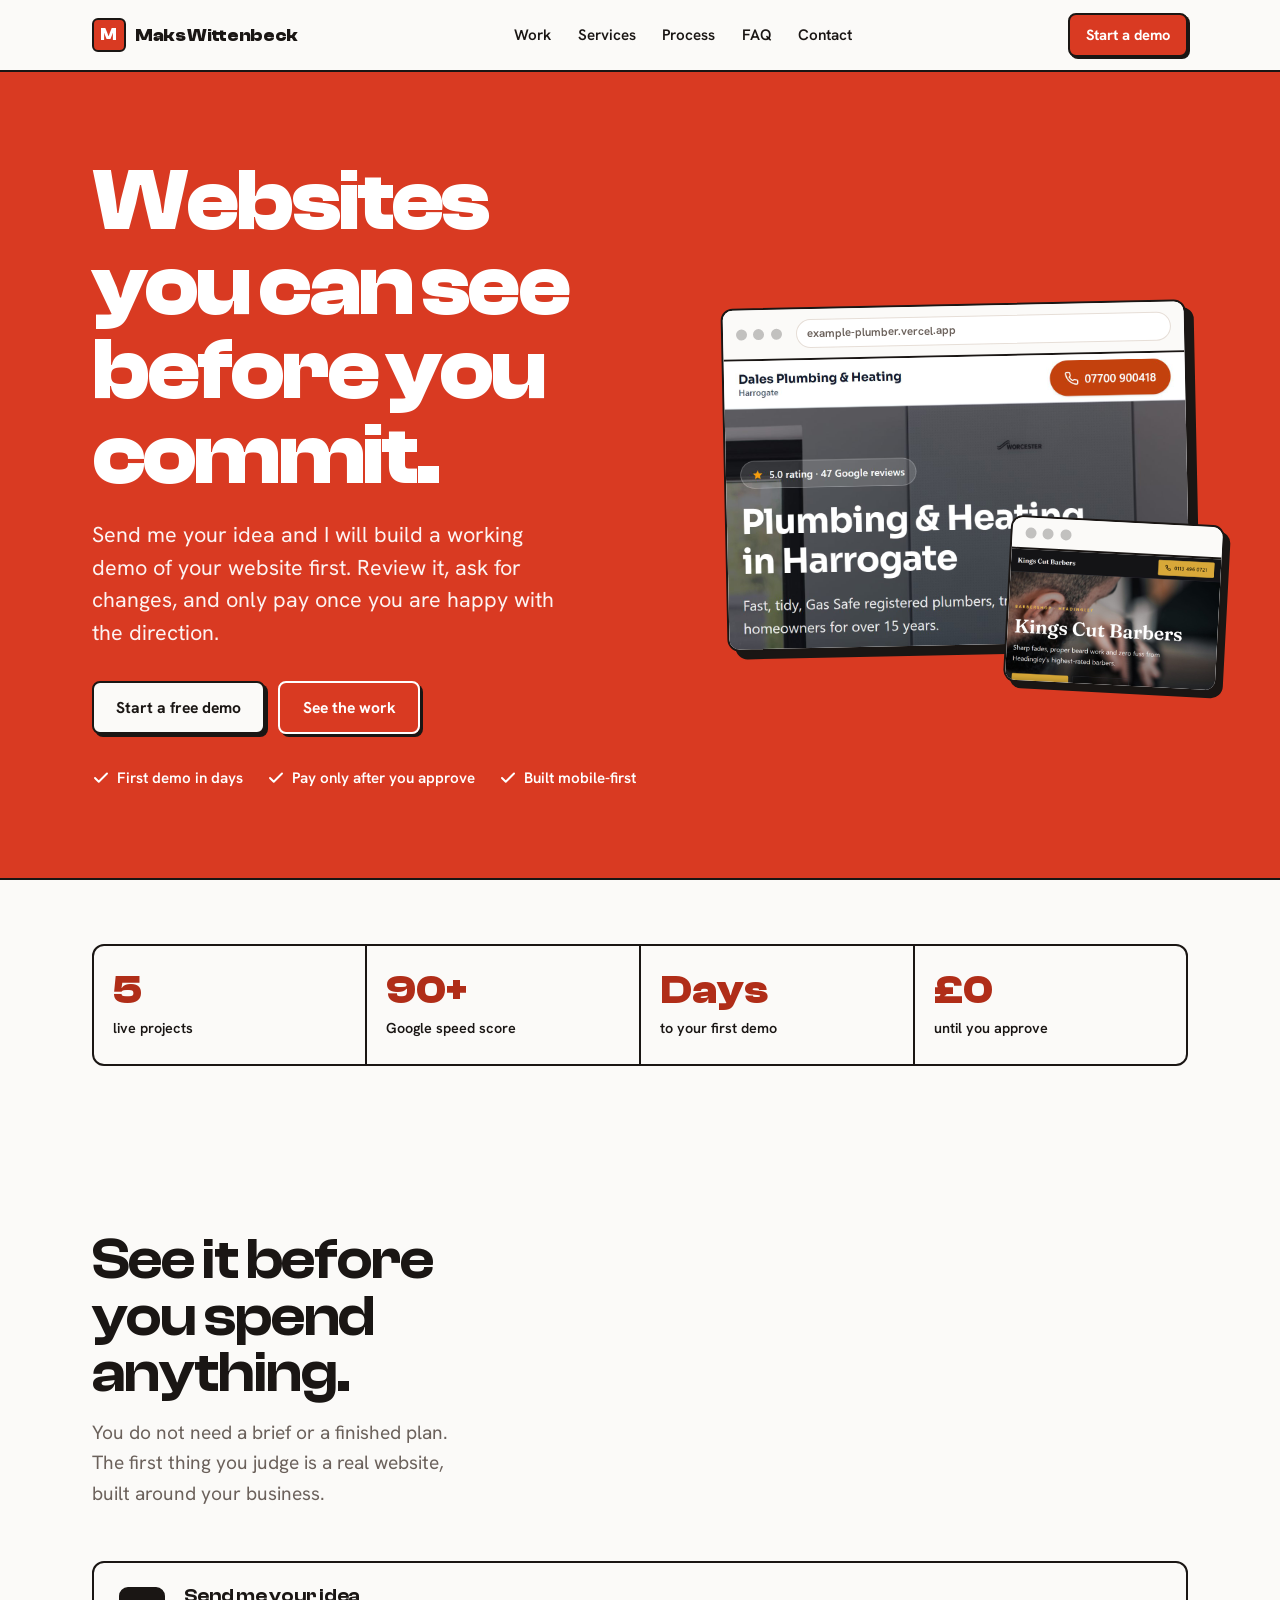
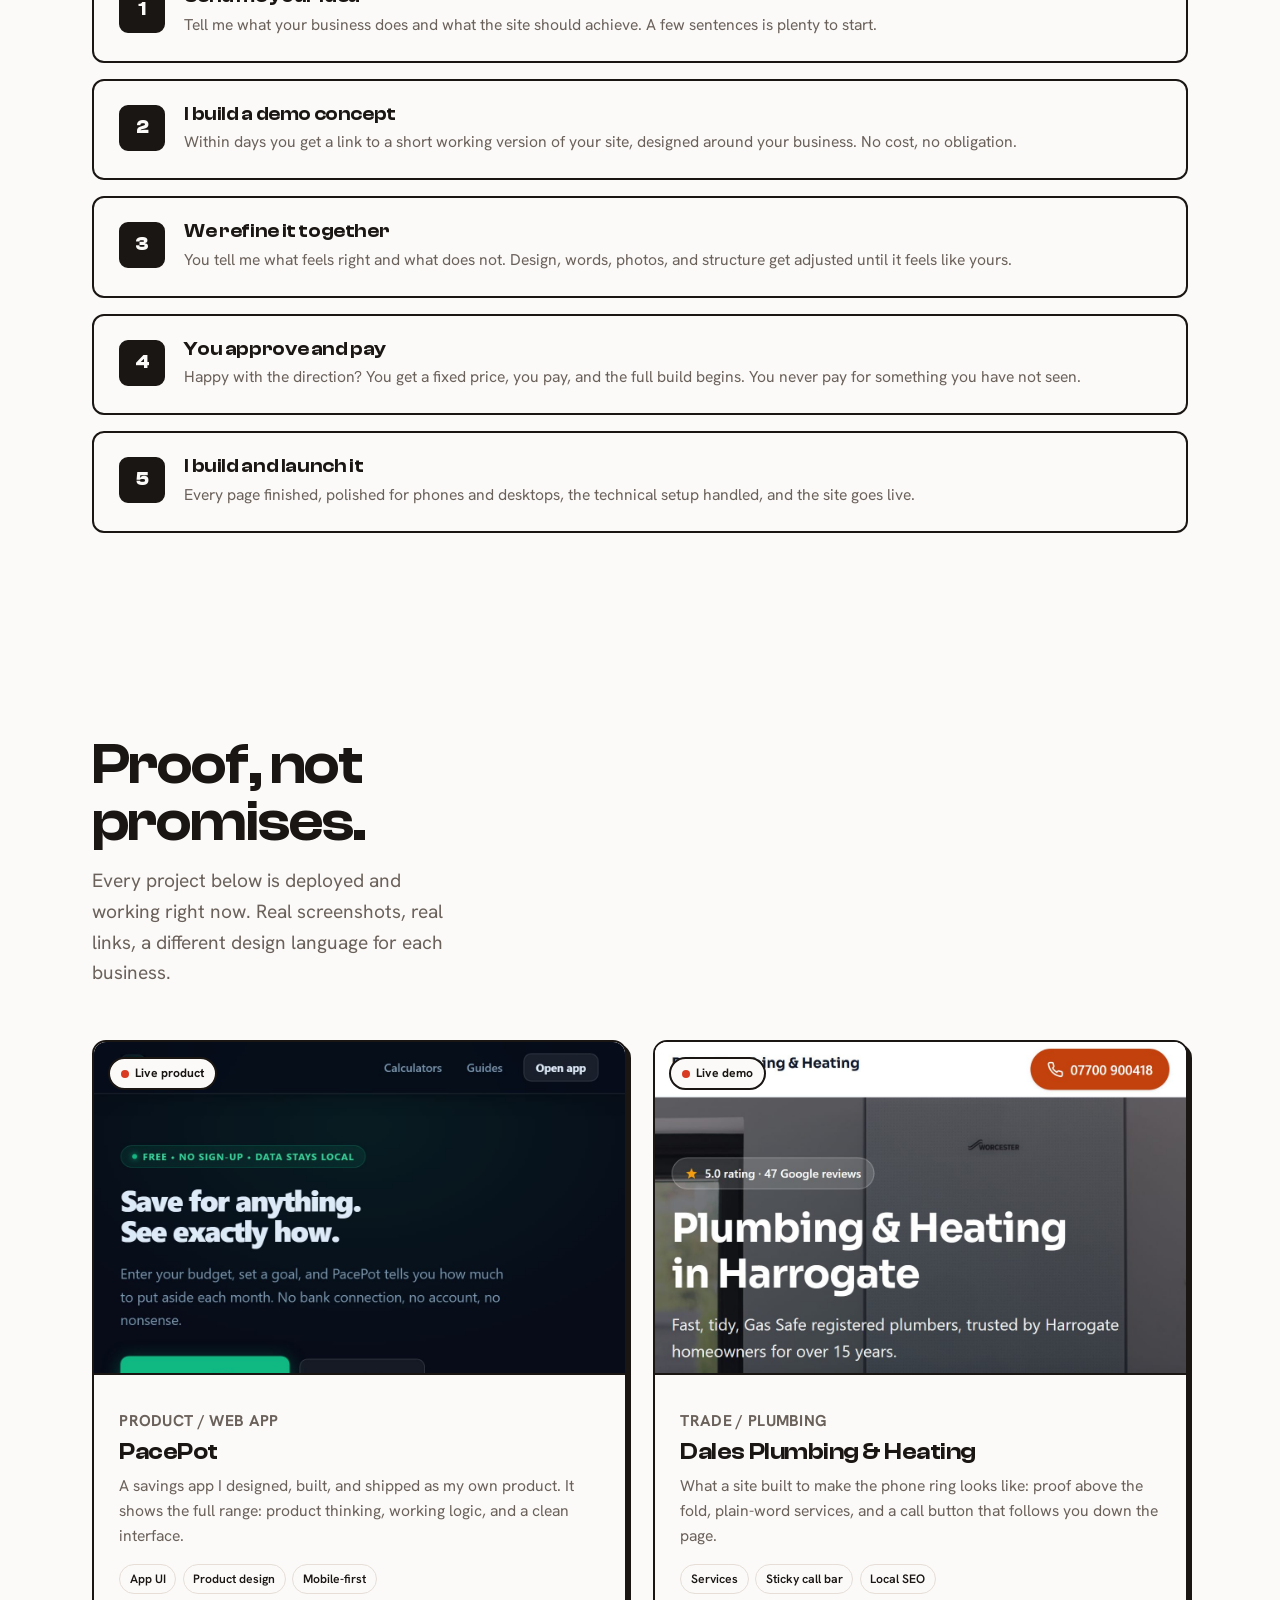
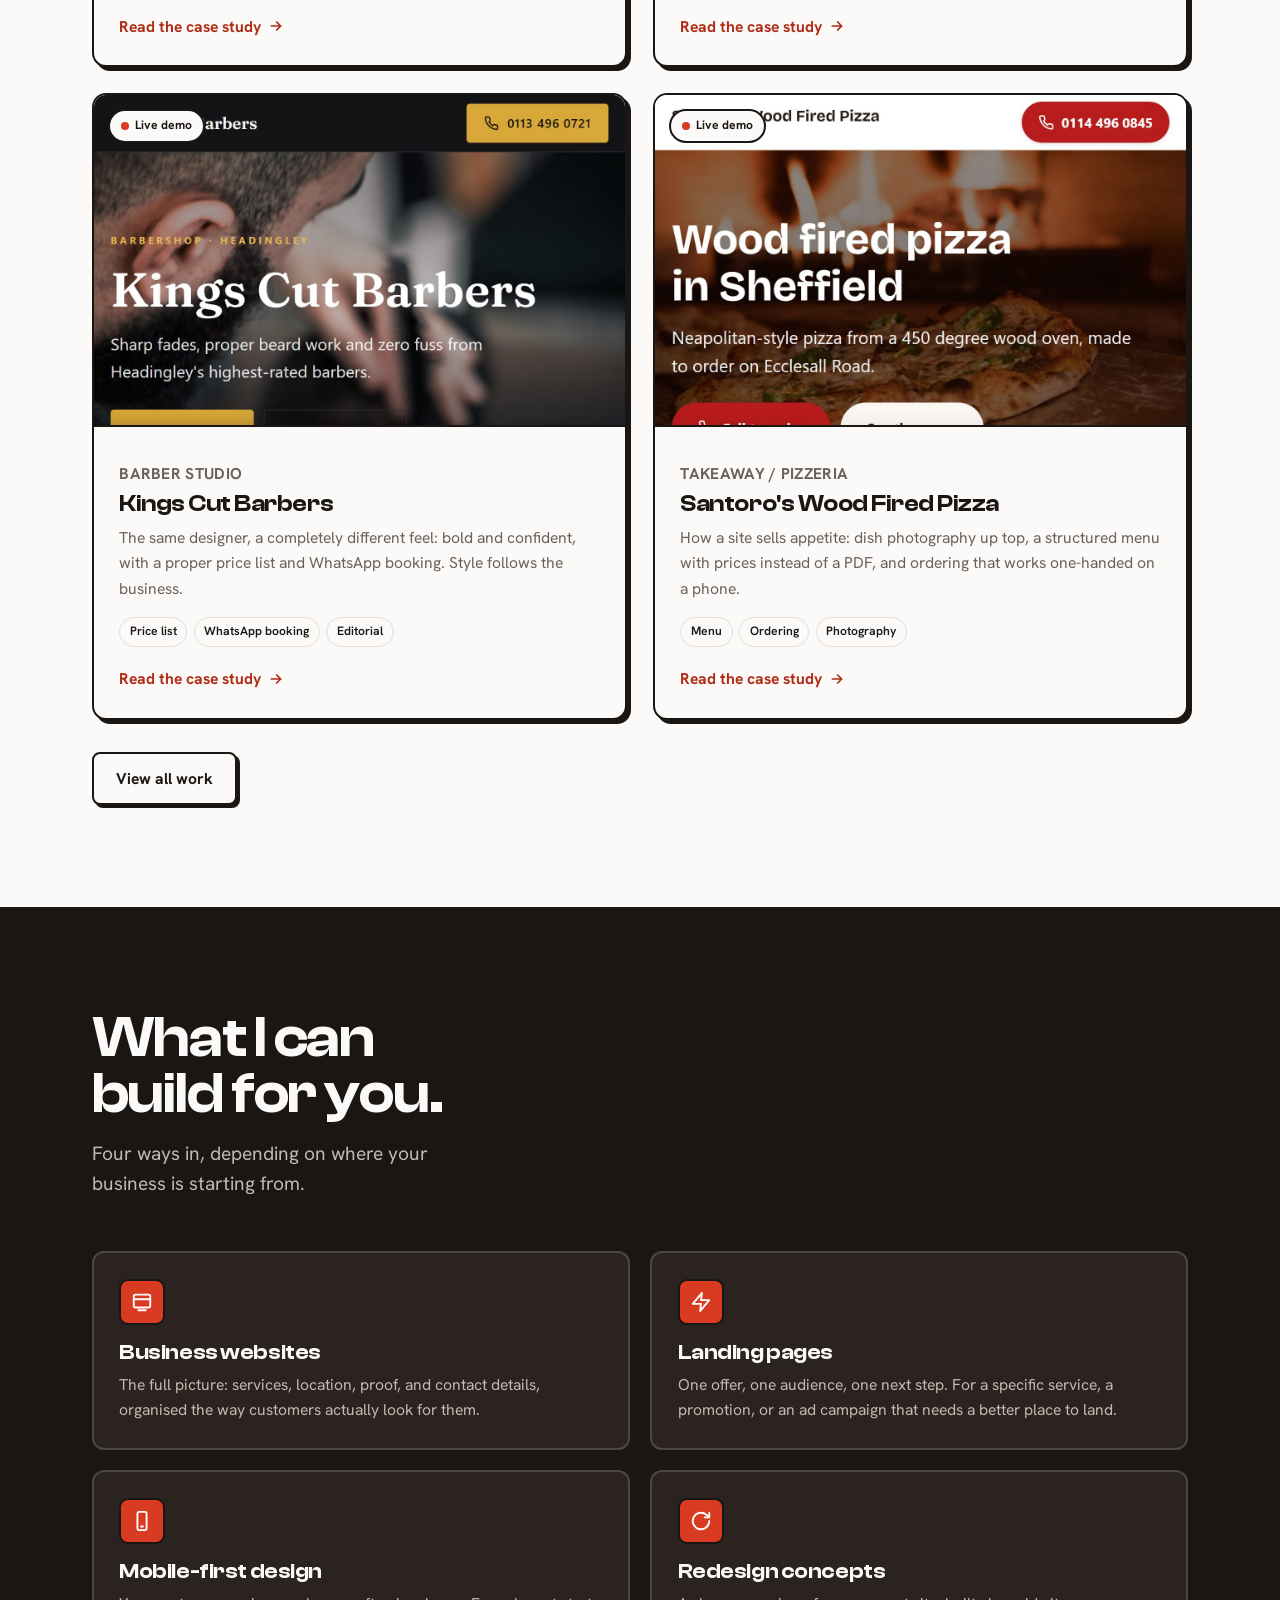
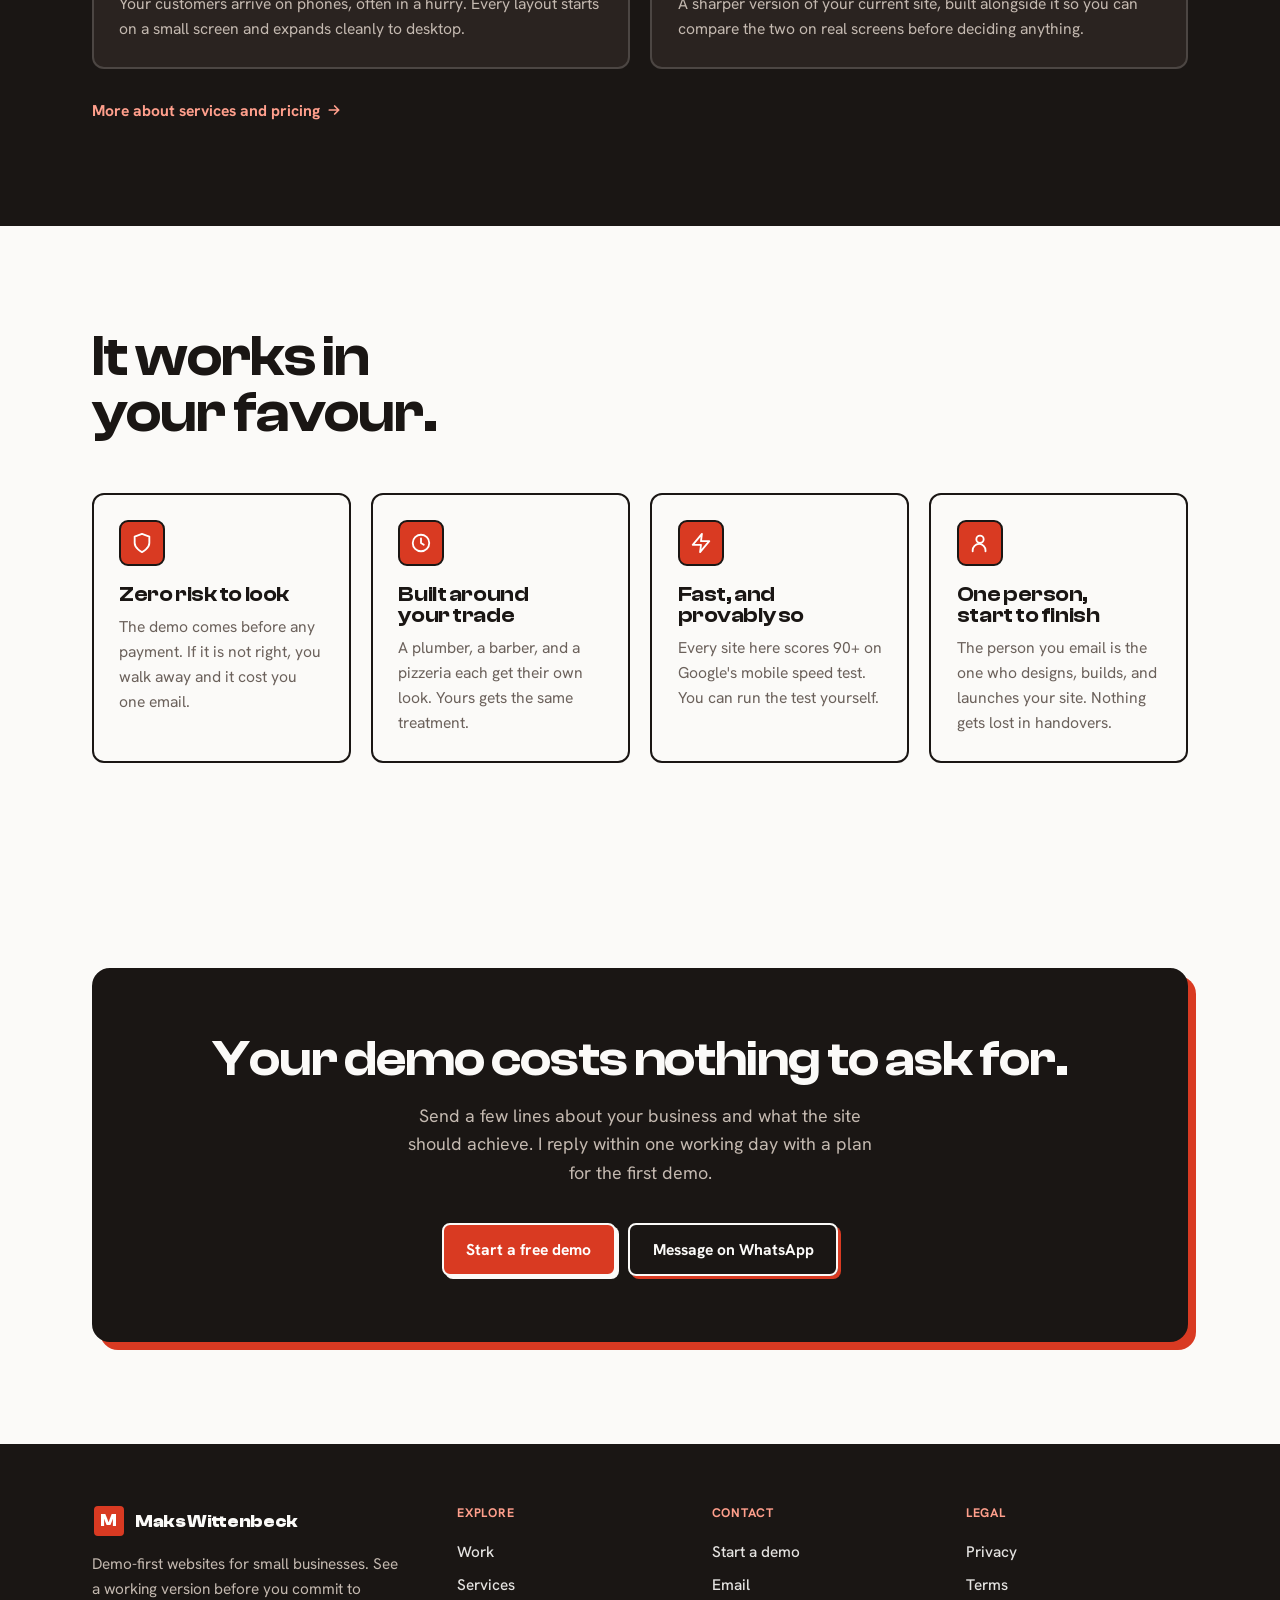
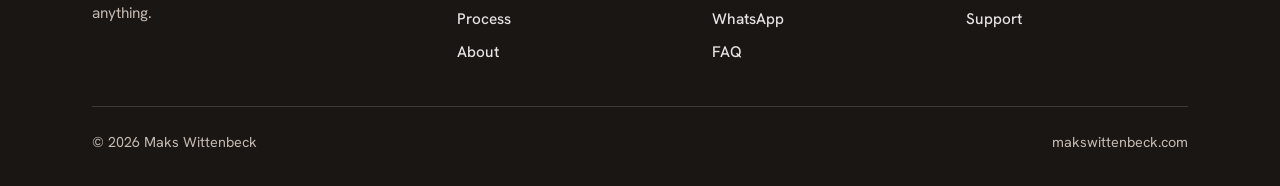
==== commit 7615c975: "Bolder redesign: 'Signboard' identity (Impeccable /bolder) - New bold high-street design system: ver" ====
--- a/index.html
+++ b/index.html
@@ -17,8 +17,10 @@
     <meta name="twitter:card" content="summary_large_image" />
     <meta name="twitter:title" content="Maks Wittenbeck | Demo-First Websites for Small Businesses" />
     <meta name="twitter:description" content="Send your idea, see a working demo of your website within days, and pay only when you approve it." />
-    <meta name="theme-color" content="#ffffff" />
+    <meta name="theme-color" content="#d93a22" />
     <link rel="icon" href="/assets/favicon.svg" type="image/svg+xml" />
+    <link rel="preload" href="/assets/fonts/clash-display-700.woff2" as="font" type="font/woff2" crossorigin />
+    <link rel="preload" href="/assets/fonts/hanken-variable.woff2" as="font" type="font/woff2" crossorigin />
     <link rel="stylesheet" href="/styles.css" />
     <script type="application/ld+json">
       {
@@ -63,21 +65,19 @@
       <section class="hero">
         <div class="container hero-grid">
           <div class="hero-copy">
-            <span class="pill"><span class="dot"></span>Available for new projects</span>
             <h1>Websites you can see before you commit.</h1>
             <p class="lede">
-              Send me your idea and I will build a short demo of your website first.
-              Review it, request changes, and only pay once you are happy with the
-              direction.
+              Send me your idea and I will build a working demo of your website first.
+              Review it, ask for changes, and only pay once you are happy with the direction.
             </p>
             <div class="hero-actions">
               <a class="btn btn--primary" href="/contact/">Start a free demo</a>
               <a class="btn btn--ghost" href="/work/">See the work</a>
             </div>
             <ul class="hero-trust">
-              <li><svg width="18" height="18" viewBox="0 0 24 24" fill="none" stroke="currentColor" stroke-width="2.2" stroke-linecap="round" stroke-linejoin="round"><path d="M20 6 9 17l-5-5"/></svg>First demo in days</li>
-              <li><svg width="18" height="18" viewBox="0 0 24 24" fill="none" stroke="currentColor" stroke-width="2.2" stroke-linecap="round" stroke-linejoin="round"><path d="M20 6 9 17l-5-5"/></svg>Pay only after you approve</li>
-              <li><svg width="18" height="18" viewBox="0 0 24 24" fill="none" stroke="currentColor" stroke-width="2.2" stroke-linecap="round" stroke-linejoin="round"><path d="M20 6 9 17l-5-5"/></svg>Built mobile-first</li>
+              <li><svg width="18" height="18" viewBox="0 0 24 24" fill="none" stroke="currentColor" stroke-width="2.6" stroke-linecap="round" stroke-linejoin="round"><path d="M20 6 9 17l-5-5"/></svg>First demo in days</li>
+              <li><svg width="18" height="18" viewBox="0 0 24 24" fill="none" stroke="currentColor" stroke-width="2.6" stroke-linecap="round" stroke-linejoin="round"><path d="M20 6 9 17l-5-5"/></svg>Pay only after you approve</li>
+              <li><svg width="18" height="18" viewBox="0 0 24 24" fill="none" stroke="currentColor" stroke-width="2.6" stroke-linecap="round" stroke-linejoin="round"><path d="M20 6 9 17l-5-5"/></svg>Built mobile-first</li>
             </ul>
           </div>
           <div class="hero-media">
@@ -108,10 +108,9 @@
       </section>
 
       <!-- Process -->
-      <section class="section bg-soft" id="process">
+      <section class="section" id="process">
         <div class="container">
           <div class="section-head reveal">
-            <span class="eyebrow">How it works</span>
             <h2>See it before you spend anything.</h2>
             <p>You do not need a brief or a finished plan. The first thing you judge is a real website, built around your business.</p>
           </div>
@@ -129,78 +128,76 @@
       <section class="section" id="work">
         <div class="container">
           <div class="section-head reveal">
-            <span class="eyebrow">Selected work</span>
             <h2>Proof, not promises.</h2>
             <p>Every project below is deployed and working right now. Real screenshots, real links, a different design language for each business.</p>
           </div>
           <div class="work-grid">
             <article class="project reveal">
-              <a class="project__media" href="/work/pacepot/" aria-label="Read the PacePot case study">
+              <div class="project__media">
                 <span class="project__badge"><span class="dot"></span>Live product</span>
                 <img src="/assets/shot-pacepot.jpg" alt="Screenshot of the PacePot savings app" width="1280" height="800" loading="lazy" />
-              </a>
+              </div>
               <div class="project__body">
                 <p class="project__type">Product / web app</p>
-                <h3>PacePot</h3>
+                <h3><a class="project__link" href="/work/pacepot/">PacePot</a></h3>
                 <p>A savings app I designed, built, and shipped as my own product. It shows the full range: product thinking, working logic, and a clean interface.</p>
                 <div class="tags"><span>App UI</span><span>Product design</span><span>Mobile-first</span></div>
-                <div class="project__foot"><span class="arrow-link">Read the case study <svg width="16" height="16" viewBox="0 0 24 24" fill="none" stroke="currentColor" stroke-width="2.4" stroke-linecap="round" stroke-linejoin="round"><path d="M5 12h14M13 6l6 6-6 6"/></svg></span></div>
+                <div class="project__foot"><span class="arrow-link">Read the case study <svg width="16" height="16" viewBox="0 0 24 24" fill="none" stroke="currentColor" stroke-width="2.6" stroke-linecap="round" stroke-linejoin="round"><path d="M5 12h14M13 6l6 6-6 6"/></svg></span></div>
               </div>
             </article>
 
             <article class="project reveal">
-              <a class="project__media" href="/work/dales-plumbing/" aria-label="Read the Dales Plumbing case study">
+              <div class="project__media">
                 <span class="project__badge"><span class="dot"></span>Live demo</span>
                 <img src="/assets/shot-plumbing.jpg" alt="Screenshot of the Dales Plumbing and Heating demo site" width="1280" height="800" loading="lazy" />
-              </a>
+              </div>
               <div class="project__body">
                 <p class="project__type">Trade / plumbing</p>
-                <h3>Dales Plumbing &amp; Heating</h3>
+                <h3><a class="project__link" href="/work/dales-plumbing/">Dales Plumbing &amp; Heating</a></h3>
                 <p>What a site built to make the phone ring looks like: proof above the fold, plain-word services, and a call button that follows you down the page.</p>
                 <div class="tags"><span>Services</span><span>Sticky call bar</span><span>Local SEO</span></div>
-                <div class="project__foot"><span class="arrow-link">Read the case study <svg width="16" height="16" viewBox="0 0 24 24" fill="none" stroke="currentColor" stroke-width="2.4" stroke-linecap="round" stroke-linejoin="round"><path d="M5 12h14M13 6l6 6-6 6"/></svg></span></div>
+                <div class="project__foot"><span class="arrow-link">Read the case study <svg width="16" height="16" viewBox="0 0 24 24" fill="none" stroke="currentColor" stroke-width="2.6" stroke-linecap="round" stroke-linejoin="round"><path d="M5 12h14M13 6l6 6-6 6"/></svg></span></div>
               </div>
             </article>
 
             <article class="project reveal">
-              <a class="project__media" href="/work/kings-cut-barbers/" aria-label="Read the Kings Cut Barbers case study">
+              <div class="project__media">
                 <span class="project__badge"><span class="dot"></span>Live demo</span>
                 <img src="/assets/shot-barber.jpg" alt="Screenshot of the Kings Cut Barbers demo site" width="1280" height="800" loading="lazy" />
-              </a>
+              </div>
               <div class="project__body">
                 <p class="project__type">Barber studio</p>
-                <h3>Kings Cut Barbers</h3>
+                <h3><a class="project__link" href="/work/kings-cut-barbers/">Kings Cut Barbers</a></h3>
                 <p>The same designer, a completely different feel: bold and confident, with a proper price list and WhatsApp booking. Style follows the business.</p>
                 <div class="tags"><span>Price list</span><span>WhatsApp booking</span><span>Editorial</span></div>
-                <div class="project__foot"><span class="arrow-link">Read the case study <svg width="16" height="16" viewBox="0 0 24 24" fill="none" stroke="currentColor" stroke-width="2.4" stroke-linecap="round" stroke-linejoin="round"><path d="M5 12h14M13 6l6 6-6 6"/></svg></span></div>
+                <div class="project__foot"><span class="arrow-link">Read the case study <svg width="16" height="16" viewBox="0 0 24 24" fill="none" stroke="currentColor" stroke-width="2.6" stroke-linecap="round" stroke-linejoin="round"><path d="M5 12h14M13 6l6 6-6 6"/></svg></span></div>
               </div>
             </article>
 
             <article class="project reveal">
-              <a class="project__media" href="/work/santoros-pizza/" aria-label="Read the Santoro's Pizza case study">
+              <div class="project__media">
                 <span class="project__badge"><span class="dot"></span>Live demo</span>
                 <img src="/assets/shot-takeaway.jpg" alt="Screenshot of the Santoro's Wood Fired Pizza demo site" width="1280" height="800" loading="lazy" />
-              </a>
+              </div>
               <div class="project__body">
                 <p class="project__type">Takeaway / pizzeria</p>
-                <h3>Santoro's Wood Fired Pizza</h3>
+                <h3><a class="project__link" href="/work/santoros-pizza/">Santoro's Wood Fired Pizza</a></h3>
                 <p>How a site sells appetite: dish photography up top, a structured menu with prices instead of a PDF, and ordering that works one-handed on a phone.</p>
                 <div class="tags"><span>Menu</span><span>Ordering</span><span>Photography</span></div>
-                <div class="project__foot"><span class="arrow-link">Read the case study <svg width="16" height="16" viewBox="0 0 24 24" fill="none" stroke="currentColor" stroke-width="2.4" stroke-linecap="round" stroke-linejoin="round"><path d="M5 12h14M13 6l6 6-6 6"/></svg></span></div>
-              </div>
-            </article>
-          </div>
-          <div style="margin-top:1.8rem">
+                <div class="project__foot"><span class="arrow-link">Read the case study <svg width="16" height="16" viewBox="0 0 24 24" fill="none" stroke="currentColor" stroke-width="2.6" stroke-linecap="round" stroke-linejoin="round"><path d="M5 12h14M13 6l6 6-6 6"/></svg></span></div>
+              </div>
+            </article>
+          </div>
+          <div style="margin-top:2rem">
             <a class="btn btn--ghost" href="/work/">View all work</a>
           </div>
         </div>
       </section>
 
-      <!-- Services -->
-      <section class="section bg-soft" id="services">
+      <!-- Services (dark band) -->
+      <section class="section dark" id="services">
         <div class="container">
           <div class="section-head reveal">
-            <span class="eyebrow">Services</span>
             <h2>What I can build for you.</h2>
             <p>Four ways in, depending on where your business is starting from.</p>
           </div>
@@ -226,7 +223,7 @@
               <p>A sharper version of your current site, built alongside it so you can compare the two on real screens before deciding anything.</p>
             </article>
           </div>
-          <div style="margin-top:1.6rem"><a class="arrow-link" href="/services/">More about services and pricing <svg width="16" height="16" viewBox="0 0 24 24" fill="none" stroke="currentColor" stroke-width="2.4" stroke-linecap="round" stroke-linejoin="round"><path d="M5 12h14M13 6l6 6-6 6"/></svg></a></div>
+          <div style="margin-top:1.8rem"><a class="arrow-link" href="/services/">More about services and pricing <svg width="16" height="16" viewBox="0 0 24 24" fill="none" stroke="currentColor" stroke-width="2.6" stroke-linecap="round" stroke-linejoin="round"><path d="M5 12h14M13 6l6 6-6 6"/></svg></a></div>
         </div>
       </section>
 
@@ -234,7 +231,6 @@
       <section class="section" id="why">
         <div class="container">
           <div class="section-head reveal">
-            <span class="eyebrow">Why work this way</span>
             <h2>It works in your favour.</h2>
           </div>
           <div class="grid grid--4">
@@ -244,7 +240,7 @@
               <p>The demo comes before any payment. If it is not right, you walk away and it cost you one email.</p>
             </article>
             <article class="card reveal">
-              <span class="card-icon"><svg width="22" height="22" viewBox="0 0 24 24" fill="none" stroke="currentColor" stroke-width="2" stroke-linecap="round" stroke-linejoin="round"><path d="M12 3v18M3 12h18"/><circle cx="12" cy="12" r="9"/></svg></span>
+              <span class="card-icon"><svg width="22" height="22" viewBox="0 0 24 24" fill="none" stroke="currentColor" stroke-width="2" stroke-linecap="round" stroke-linejoin="round"><circle cx="12" cy="12" r="9"/><path d="M12 7v5l3 2"/></svg></span>
               <h3>Built around your trade</h3>
               <p>A plumber, a barber, and a pizzeria each get their own look. Yours gets the same treatment.</p>
             </article>
--- a/styles.css
+++ b/styles.css
@@ -1,42 +1,55 @@
 /* ============================================================
-   Maks Wittenbeck — clean modern product design system (light)
+   Maks Wittenbeck — "Signboard" design system
+   Bold, warm, high-street. Clash Display + Hanken Grotesk.
    ============================================================ */
 
+@font-face {
+  font-family: "Hanken Grotesk";
+  src: url("/assets/fonts/hanken-variable.woff2") format("woff2");
+  font-weight: 400 800;
+  font-style: normal;
+  font-display: swap;
+}
+@font-face {
+  font-family: "Clash Display";
+  src: url("/assets/fonts/clash-display-600.woff2") format("woff2");
+  font-weight: 600;
+  font-style: normal;
+  font-display: swap;
+}
+@font-face {
+  font-family: "Clash Display";
+  src: url("/assets/fonts/clash-display-700.woff2") format("woff2");
+  font-weight: 700;
+  font-style: normal;
+  font-display: swap;
+}
+
 :root {
-  --bg: #ffffff;
-  --bg-soft: #f6f7f9;
-  --bg-tint: #eef1ff;
-  --surface: #ffffff;
-  --ink: #0e1116;
-  --ink-2: #384250;
-  --muted: #5b6472;
-  --soft: #8b93a1;
-  --line: #e6e8ec;
-  --line-strong: #d6dae1;
-  --brand: #4f46e5;
-  --brand-strong: #4338ca;
-  --brand-soft: #eef0fe;
-  --live: #16a34a;
-  --live-soft: #e7f6ec;
-  --amber: #d97706;
-
-  --radius-sm: 10px;
-  --radius: 14px;
-  --radius-lg: 20px;
-  --radius-xl: 28px;
-
-  --shadow-sm: 0 1px 2px rgba(15, 23, 42, 0.06), 0 1px 3px rgba(15, 23, 42, 0.05);
-  --shadow: 0 4px 12px rgba(15, 23, 42, 0.06), 0 12px 32px rgba(15, 23, 42, 0.07);
-  --shadow-lg: 0 12px 28px rgba(15, 23, 42, 0.09), 0 28px 64px rgba(15, 23, 42, 0.1);
-
-  --max: 1140px;
-  --gutter: clamp(1.1rem, 4vw, 2.4rem);
-  --font: "Inter", ui-sans-serif, system-ui, -apple-system, BlinkMacSystemFont, "Segoe UI", Roboto, sans-serif;
-}
-
-* {
-  box-sizing: border-box;
-}
+  --paper: #fbfaf8;
+  --ink: #1a1614;
+  --ink-soft: #2a2320;
+  --muted: #6b615b;
+  --muted-on-ink: #c4b9b0;
+  --brand: #d93a22;
+  --brand-deep: #b02d18;
+  --brand-tint: #fbeae5;
+  --line: #e6ded7;
+  --line-ink: rgba(251, 250, 248, 0.16);
+
+  --shadow-sm: 0 1px 2px rgba(26, 22, 20, 0.08);
+  --shadow: 0 10px 30px rgba(26, 22, 20, 0.1);
+  --shadow-lg: 0 24px 60px rgba(26, 22, 20, 0.16);
+
+  --max: 1180px;
+  --gutter: clamp(1.1rem, 4vw, 2.6rem);
+  --ease: cubic-bezier(0.22, 1, 0.36, 1);
+
+  --font-display: "Clash Display", "Hanken Grotesk", system-ui, sans-serif;
+  --font-body: "Hanken Grotesk", system-ui, -apple-system, BlinkMacSystemFont, "Segoe UI", sans-serif;
+}
+
+* { box-sizing: border-box; }
 
 html {
   scroll-behavior: smooth;
@@ -46,78 +59,56 @@
 body {
   margin: 0;
   min-width: 320px;
-  background: var(--bg);
+  background: var(--paper);
   color: var(--ink);
-  font-family: var(--font);
-  font-size: 1rem;
+  font-family: var(--font-body);
+  font-size: 1.02rem;
   line-height: 1.6;
   -webkit-font-smoothing: antialiased;
-  text-rendering: optimizeLegibility;
-}
-
-body.nav-open {
-  overflow: hidden;
-}
-
-h1, h2, h3, h4 {
+}
+
+body.nav-open { overflow: hidden; }
+
+h1, h2, h3 {
   margin: 0;
-  line-height: 1.08;
+  font-family: var(--font-display);
+  font-weight: 600;
+  line-height: 0.98;
   letter-spacing: -0.02em;
-  font-weight: 700;
-  color: var(--ink);
   text-wrap: balance;
 }
 
-p {
-  margin: 0;
-}
-
-a {
-  color: inherit;
-  text-decoration: none;
-}
-
-img, svg {
-  max-width: 100%;
-  display: block;
-}
-
-button, input, select, textarea {
-  font: inherit;
-}
-
-::selection {
-  background: var(--brand-soft);
-  color: var(--brand-strong);
-}
+h4 { margin: 0; font-family: var(--font-body); }
+p { margin: 0; }
+a { color: inherit; text-decoration: none; }
+img, svg { max-width: 100%; display: block; }
+button, input, select, textarea { font: inherit; }
+::selection { background: var(--brand); color: #fff; }
 
 :focus-visible {
-  outline: 2px solid var(--brand);
-  outline-offset: 3px;
-  border-radius: 4px;
-}
-
-.sr-only,
-.skip-link {
+  outline: 3px solid var(--brand);
+  outline-offset: 2px;
+  border-radius: 2px;
+}
+
+.dark :focus-visible { outline-color: #fff; }
+
+.sr-only, .skip-link {
   position: absolute;
-  width: 1px;
-  height: 1px;
+  width: 1px; height: 1px;
   overflow: hidden;
   clip: rect(0, 0, 0, 0);
   white-space: nowrap;
 }
 
 .skip-link:focus {
-  top: 1rem;
-  left: 1rem;
-  width: auto;
-  height: auto;
-  clip: auto;
-  z-index: 100;
+  top: 1rem; left: 1rem;
+  width: auto; height: auto;
+  clip: auto; z-index: 100;
   padding: 0.7rem 1rem;
-  border-radius: var(--radius-sm);
   background: var(--ink);
   color: #fff;
+  border-radius: 6px;
 }
 
 /* ---------- Layout ---------- */
@@ -129,58 +120,55 @@
   padding-inline: var(--gutter);
 }
 
-.section {
-  padding-block: clamp(3.5rem, 8vw, 7rem);
-}
-
-.section--tight {
-  padding-block: clamp(2.5rem, 5vw, 4rem);
-}
-
-.bg-soft {
-  background: var(--bg-soft);
-}
-
-.eyebrow {
+.section { padding-block: clamp(3.5rem, 8vw, 7rem); }
+.section--tight { padding-block: clamp(2.5rem, 5vw, 4rem); }
+
+/* Dark (ink) section band */
+.dark {
+  background: var(--ink);
+  color: var(--paper);
+}
+.dark h1, .dark h2, .dark h3 { color: var(--paper); }
+.dark .muted { color: var(--muted-on-ink); }
+
+.muted { color: var(--muted); }
+
+.section-head { max-width: 40ch; margin-bottom: clamp(2rem, 4vw, 3.2rem); }
+.section-head h2 {
+  font-size: clamp(2.1rem, 5vw, 3.6rem);
+}
+.section-head p {
+  margin-top: 1rem;
+  color: var(--muted);
+  font-size: clamp(1.05rem, 1.5vw, 1.2rem);
+  max-width: 52ch;
+}
+.dark .section-head p { color: var(--muted-on-ink); }
+
+/* One deliberate kicker style (used sparingly, not per section) */
+.kicker {
   display: inline-flex;
   align-items: center;
   gap: 0.5rem;
-  margin: 0 0 1rem;
-  color: var(--brand);
-  font-size: 0.8rem;
+  margin-bottom: 1.1rem;
+  padding: 0.32rem 0.7rem 0.32rem 0.6rem;
+  border: 2px solid var(--ink);
+  border-radius: 4px;
+  background: var(--brand);
+  color: #fff;
   font-weight: 700;
-  letter-spacing: 0.04em;
-  text-transform: uppercase;
-}
-
-.section-head {
-  max-width: 640px;
-  margin-bottom: clamp(2rem, 4vw, 3rem);
-}
-
-.section-head h2 {
-  font-size: clamp(1.9rem, 4vw, 2.9rem);
-}
-
-.section-head p {
-  margin-top: 0.9rem;
-  color: var(--muted);
-  font-size: clamp(1rem, 1.4vw, 1.12rem);
-}
-
-.section-head--center {
-  margin-inline: auto;
-  text-align: center;
-}
-
-/* ---------- Header / nav ---------- */
+  font-size: 0.82rem;
+  letter-spacing: 0.01em;
+}
+
+/* ---------- Header ---------- */
 
 .site-header {
   position: sticky;
   top: 0;
   z-index: 50;
-  background: rgba(255, 255, 255, 0.96);
-  border-bottom: 1px solid var(--line);
+  background: var(--paper);
+  border-bottom: 2px solid var(--ink);
 }
 
 .nav {
@@ -188,89 +176,67 @@
   align-items: center;
   justify-content: space-between;
   gap: 1rem;
-  height: 68px;
+  height: 70px;
 }
 
 .brand {
   display: inline-flex;
   align-items: center;
   gap: 0.6rem;
+  font-family: var(--font-display);
   font-weight: 700;
-  font-size: 1rem;
-  letter-spacing: -0.01em;
+  font-size: 1.1rem;
+  letter-spacing: -0.02em;
   color: var(--ink);
 }
 
 .brand-dot {
-  width: 30px;
-  height: 30px;
+  display: grid;
+  place-items: center;
+  width: 34px; height: 34px;
   flex: 0 0 auto;
-  border-radius: 9px;
-  background: linear-gradient(140deg, var(--brand), #7c74f0);
-  box-shadow: inset 0 1px 0 rgba(255, 255, 255, 0.35), var(--shadow-sm);
-  position: relative;
-}
-
-.brand-dot::after {
-  content: "";
-  position: absolute;
-  inset: 9px;
-  border-radius: 3px;
-  background: #fff;
-  opacity: 0.92;
-  clip-path: polygon(0 100%, 0 0, 35% 0, 50% 45%, 65% 0, 100% 0, 100% 100%, 74% 100%, 74% 42%, 50% 92%, 26% 42%, 26% 100%);
-}
-
-.nav-links {
-  display: flex;
-  align-items: center;
-  gap: 0.35rem;
-}
+  border: 2px solid var(--ink);
+  border-radius: 6px;
+  background: var(--brand);
+  color: #fff;
+  font-family: var(--font-display);
+  font-weight: 700;
+  font-size: 1.05rem;
+  line-height: 1;
+}
+.brand-dot::after { content: "M"; margin-top: 1px; }
+
+.nav-links { display: flex; align-items: center; gap: 0.15rem; }
 
 .nav-links a {
-  padding: 0.55rem 0.8rem;
-  border-radius: var(--radius-sm);
-  color: var(--ink-2);
-  font-size: 0.92rem;
-  font-weight: 550;
-  transition: color 160ms ease, background 160ms ease;
-}
-
-.nav-links a:hover {
+  padding: 0.5rem 0.75rem;
+  border-radius: 6px;
   color: var(--ink);
-  background: var(--bg-soft);
-}
-
-.nav-links a[aria-current="page"] {
-  color: var(--brand);
-}
-
-.nav-actions {
-  display: flex;
-  align-items: center;
-  gap: 0.6rem;
-}
+  font-weight: 600;
+  font-size: 0.95rem;
+  transition: color 150ms var(--ease), background 150ms var(--ease);
+}
+.nav-links a:hover { background: var(--brand-tint); color: var(--brand-deep); }
+.nav-links a[aria-current="page"] { color: var(--brand-deep); }
+
+.nav-actions { display: flex; align-items: center; gap: 0.6rem; }
 
 .menu-toggle {
   display: none;
-  width: 44px;
-  height: 44px;
-  border: 1px solid var(--line-strong);
-  border-radius: var(--radius-sm);
-  background: #fff;
+  width: 46px; height: 46px;
+  border: 2px solid var(--ink);
+  border-radius: 6px;
+  background: var(--paper);
   color: var(--ink);
   cursor: pointer;
   padding: 0;
 }
-
 .menu-toggle__line {
   display: block;
-  width: 18px;
-  height: 2px;
+  width: 20px; height: 2.5px;
   margin: 4px auto;
+  background: currentColor;
   border-radius: 2px;
-  background: currentColor;
-  transition: transform 200ms ease, opacity 200ms ease;
 }
 
 /* ---------- Buttons ---------- */
@@ -280,220 +246,137 @@
   align-items: center;
   justify-content: center;
   gap: 0.5rem;
-  min-height: 46px;
-  padding: 0.7rem 1.25rem;
-  border: 1px solid transparent;
-  border-radius: var(--radius-sm);
-  font-size: 0.95rem;
-  font-weight: 600;
+  min-height: 50px;
+  padding: 0.75rem 1.4rem;
+  border: 2px solid var(--ink);
+  border-radius: 8px;
+  font-family: var(--font-body);
+  font-weight: 700;
+  font-size: 0.98rem;
   cursor: pointer;
-  transition: transform 150ms ease, background 150ms ease, border-color 150ms ease, box-shadow 150ms ease, color 150ms ease;
-}
-
-.btn:active {
-  transform: translateY(1px);
-}
-
+  transition: transform 120ms var(--ease), box-shadow 120ms var(--ease), background 150ms var(--ease), color 150ms var(--ease);
+}
+
+/* Chunky "pressed sign" shadow */
 .btn--primary {
   background: var(--brand);
   color: #fff;
-  box-shadow: var(--shadow-sm);
-}
-
-.btn--primary:hover {
-  background: var(--brand-strong);
-  box-shadow: var(--shadow);
-}
+  box-shadow: 3px 3px 0 var(--ink);
+}
+.btn--primary:hover { transform: translate(-1px, -1px); box-shadow: 4px 4px 0 var(--ink); }
+.btn--primary:active { transform: translate(2px, 2px); box-shadow: 1px 1px 0 var(--ink); }
 
 .btn--ghost {
-  background: #fff;
-  border-color: var(--line-strong);
+  background: var(--paper);
   color: var(--ink);
-}
-
-.btn--ghost:hover {
-  border-color: var(--brand);
-  color: var(--brand);
-}
-
-.btn--sm {
-  min-height: 40px;
-  padding: 0.5rem 0.95rem;
-  font-size: 0.9rem;
-}
-
-.btn--block {
-  width: 100%;
-}
+  box-shadow: 3px 3px 0 var(--ink);
+}
+.btn--ghost:hover { transform: translate(-1px, -1px); box-shadow: 4px 4px 0 var(--ink); background: var(--brand-tint); }
+.btn--ghost:active { transform: translate(2px, 2px); box-shadow: 1px 1px 0 var(--ink); }
+
+.btn--sm { min-height: 42px; padding: 0.5rem 1rem; font-size: 0.92rem; box-shadow: 2px 2px 0 var(--ink); }
+.btn--sm:hover { box-shadow: 3px 3px 0 var(--ink); }
+.btn--block { width: 100%; }
+
+/* On dark sections, buttons key off paper */
+.dark .btn--ghost { background: transparent; color: var(--paper); border-color: var(--paper); box-shadow: 3px 3px 0 var(--brand); }
+.dark .btn--ghost:hover { background: rgba(251,250,248,0.08); }
+.dark .btn--primary { box-shadow: 3px 3px 0 var(--paper); border-color: var(--paper); }
 
 .arrow-link {
   display: inline-flex;
   align-items: center;
   gap: 0.4rem;
-  color: var(--brand);
-  font-weight: 600;
-  font-size: 0.95rem;
-}
-
-.arrow-link svg {
-  transition: transform 160ms ease;
-}
-
-.arrow-link:hover svg {
-  transform: translateX(3px);
-}
-
-/* ---------- Hero ---------- */
+  color: var(--brand-deep);
+  font-weight: 700;
+  font-size: 0.98rem;
+}
+.dark .arrow-link { color: #ff9f8c; }
+.arrow-link svg { transition: transform 160ms var(--ease); }
+a:hover .arrow-link svg, .arrow-link:hover svg { transform: translateX(4px); }
+
+/* ---------- Hero (red drench) ---------- */
 
 .hero {
-  padding-top: clamp(3rem, 6vw, 5rem);
-  padding-bottom: clamp(3rem, 6vw, 5rem);
+  background: var(--brand);
+  color: #fff;
+  border-bottom: 2px solid var(--ink);
+  padding-block: clamp(3rem, 7vw, 5.5rem);
   position: relative;
   overflow: hidden;
 }
-
-.hero::before {
-  content: "";
-  position: absolute;
-  top: -30%;
-  right: -10%;
-  width: 60%;
-  height: 120%;
-  background: radial-gradient(closest-side, rgba(79, 70, 229, 0.08), transparent 70%);
-  pointer-events: none;
-}
+.hero h1, .hero h2, .hero h3 { color: #fff; }
 
 .hero-grid {
   display: grid;
-  grid-template-columns: minmax(0, 1.05fr) minmax(0, 0.95fr);
-  gap: clamp(2rem, 5vw, 4.5rem);
+  grid-template-columns: minmax(0, 1.1fr) minmax(0, 0.9fr);
+  gap: clamp(2rem, 5vw, 4rem);
   align-items: center;
 }
 
 .hero h1 {
-  font-size: clamp(2.4rem, 5.4vw, 4rem);
+  font-size: clamp(2.8rem, 7vw, 5.4rem);
+  font-weight: 700;
+  letter-spacing: -0.03em;
 }
 
 .hero .lede {
-  margin-top: 1.2rem;
-  max-width: 34ch;
-  color: var(--muted);
-  font-size: clamp(1.05rem, 1.6vw, 1.25rem);
-}
-
-.pill {
-  display: inline-flex;
-  align-items: center;
-  gap: 0.5rem;
-  padding: 0.4rem 0.85rem;
-  margin-bottom: 1.5rem;
-  border: 1px solid var(--line);
-  border-radius: 999px;
+  margin-top: 1.3rem;
+  max-width: 40ch;
+  color: rgba(255, 255, 255, 0.94);
+  font-size: clamp(1.1rem, 1.7vw, 1.35rem);
+  line-height: 1.5;
+}
+
+.hero-actions { display: flex; flex-wrap: wrap; gap: 0.8rem; margin-top: 2rem; }
+.hero .btn--primary { background: var(--paper); color: var(--ink); border-color: var(--ink); box-shadow: 3px 3px 0 var(--ink); }
+.hero .btn--primary:hover { background: #fff; }
+.hero .btn--ghost { background: transparent; color: #fff; border-color: #fff; box-shadow: 3px 3px 0 var(--ink); }
+.hero .btn--ghost:hover { background: rgba(255,255,255,0.12); }
+
+.hero-trust {
+  display: flex; flex-wrap: wrap;
+  gap: 0.5rem 1.5rem;
+  margin: 2rem 0 0; padding: 0;
+  list-style: none;
+}
+.hero-trust li {
+  display: flex; align-items: center; gap: 0.45rem;
+  color: #fff; font-weight: 600; font-size: 0.95rem;
+}
+.hero-trust svg { flex: 0 0 auto; }
+
+/* Browser mockups, framed like signage */
+.mock-stack { position: relative; }
+.mock {
+  border: 2px solid var(--ink);
+  border-radius: 12px;
   background: #fff;
-  color: var(--ink-2);
-  font-size: 0.82rem;
-  font-weight: 550;
-  box-shadow: var(--shadow-sm);
-}
-
-.pill .dot {
-  width: 8px;
-  height: 8px;
-  border-radius: 50%;
-  background: var(--live);
-  box-shadow: 0 0 0 3px var(--live-soft);
-}
-
-.hero-actions {
-  display: flex;
-  flex-wrap: wrap;
-  gap: 0.75rem;
-  margin-top: 1.9rem;
-}
-
-.hero-trust {
-  display: flex;
-  flex-wrap: wrap;
-  gap: 0.5rem 1.5rem;
-  margin-top: 2rem;
-  padding: 0;
-  list-style: none;
-}
-
-.hero-trust li {
-  display: flex;
-  align-items: center;
-  gap: 0.45rem;
-  color: var(--ink-2);
-  font-size: 0.9rem;
-  font-weight: 550;
-}
-
-.hero-trust svg {
-  color: var(--brand);
-  flex: 0 0 auto;
-}
-
-/* Browser mockup */
-.mock {
-  border-radius: var(--radius-lg);
-  border: 1px solid var(--line);
-  background: #fff;
-  box-shadow: var(--shadow-lg);
+  box-shadow: 8px 8px 0 var(--ink);
   overflow: hidden;
-  transform: rotate(0.6deg);
-}
-
+  transform: rotate(-1.2deg);
+}
 .mock__bar {
-  display: flex;
-  align-items: center;
-  gap: 0.4rem;
-  padding: 0.7rem 0.9rem;
-  border-bottom: 1px solid var(--line);
-  background: var(--bg-soft);
-}
-
-.mock__bar span {
-  width: 11px;
-  height: 11px;
-  border-radius: 50%;
-  background: #d6dae1;
-}
-
+  display: flex; align-items: center; gap: 0.4rem;
+  padding: 0.6rem 0.8rem;
+  border-bottom: 2px solid var(--ink);
+  background: var(--paper);
+}
+.mock__bar span { width: 11px; height: 11px; border-radius: 50%; background: var(--ink); opacity: 0.25; }
 .mock__bar .url {
-  width: auto;
-  height: auto;
-  flex: 1;
-  margin-left: 0.6rem;
-  padding: 0.3rem 0.7rem;
-  border-radius: 999px;
-  background: #fff;
-  border: 1px solid var(--line);
-  color: var(--soft);
-  font-size: 0.72rem;
-  font-weight: 550;
-}
-
-.mock img {
-  width: 100%;
-  height: auto;
-}
-
-.mock-stack {
-  position: relative;
-}
-
+  width: auto; height: auto; flex: 1;
+  margin-left: 0.5rem; padding: 0.28rem 0.65rem;
+  border-radius: 999px; background: #fff;
+  border: 1.5px solid var(--line);
+  color: var(--muted); font-size: 0.72rem; font-weight: 600; opacity: 1;
+}
+.mock img { width: 100%; height: auto; }
 .mock-stack .mock--back {
   position: absolute;
-  right: -6%;
-  bottom: -12%;
+  right: -7%; bottom: -12%;
   width: 46%;
-  transform: rotate(-4deg);
-  z-index: 2;
-}
-
-.mock-stack .mock--back .mock__bar {
-  padding: 0.5rem 0.6rem;
+  transform: rotate(3deg);
+  box-shadow: 6px 6px 0 var(--ink);
 }
 
 /* ---------- Stat strip ---------- */
@@ -501,614 +384,296 @@
 .stat-strip {
   display: grid;
   grid-template-columns: repeat(4, 1fr);
-  gap: 1px;
-  background: var(--line);
-  border: 1px solid var(--line);
-  border-radius: var(--radius);
+  border: 2px solid var(--ink);
+  border-radius: 12px;
   overflow: hidden;
-}
-
-.stat {
-  background: #fff;
-  padding: 1.4rem 1.2rem;
-  text-align: center;
-}
-
+  background: var(--ink);
+  gap: 2px;
+}
+.stat { background: var(--paper); padding: 1.5rem 1.2rem; }
 .stat b {
   display: block;
-  font-size: clamp(1.6rem, 3vw, 2.2rem);
-  font-weight: 750;
-  letter-spacing: -0.02em;
-  color: var(--ink);
-}
-
-.stat span {
-  color: var(--muted);
-  font-size: 0.88rem;
-}
-
-/* ---------- Cards / grids ---------- */
-
-.grid {
-  display: grid;
-  gap: 1.25rem;
-}
-
+  font-family: var(--font-display);
+  font-weight: 700;
+  font-size: clamp(1.8rem, 3.2vw, 2.6rem);
+  color: var(--brand-deep);
+  line-height: 1;
+}
+.stat span { display: block; margin-top: 0.35rem; color: var(--ink); font-weight: 600; font-size: 0.9rem; }
+
+/* ---------- Grids / cards ---------- */
+
+.grid { display: grid; gap: 1.25rem; }
 .grid--2 { grid-template-columns: repeat(2, minmax(0, 1fr)); }
 .grid--3 { grid-template-columns: repeat(3, minmax(0, 1fr)); }
 .grid--4 { grid-template-columns: repeat(4, minmax(0, 1fr)); }
 
 .card {
-  background: var(--surface);
-  border: 1px solid var(--line);
-  border-radius: var(--radius-lg);
-  padding: 1.5rem;
-  box-shadow: var(--shadow-sm);
-  transition: transform 200ms ease, box-shadow 200ms ease, border-color 200ms ease;
-}
-
-.card--hover:hover {
-  transform: translateY(-4px);
-  box-shadow: var(--shadow);
-  border-color: var(--line-strong);
-}
+  background: var(--paper);
+  border: 2px solid var(--ink);
+  border-radius: 12px;
+  padding: 1.6rem;
+  transition: transform 160ms var(--ease), box-shadow 160ms var(--ease);
+}
+.dark .card { background: var(--ink-soft); border-color: var(--line-ink); }
+.card--hover:hover { transform: translate(-2px, -2px); box-shadow: 6px 6px 0 var(--ink); }
+.dark .card--hover:hover { box-shadow: 6px 6px 0 var(--brand); }
 
 .card-icon {
-  display: inline-flex;
-  align-items: center;
-  justify-content: center;
-  width: 44px;
-  height: 44px;
+  display: inline-flex; align-items: center; justify-content: center;
+  width: 46px; height: 46px;
   margin-bottom: 1.1rem;
-  border-radius: 12px;
-  background: var(--brand-soft);
-  color: var(--brand);
-}
-
-.card h3 {
-  font-size: 1.2rem;
-}
-
-.card p {
-  margin-top: 0.55rem;
-  color: var(--muted);
-  font-size: 0.96rem;
-}
-
-/* ---------- Process ---------- */
-
-.steps {
-  display: grid;
-  gap: 1rem;
-  counter-reset: step;
-}
-
+  border: 2px solid var(--ink);
+  border-radius: 9px;
+  background: var(--brand);
+  color: #fff;
+}
+.card h3 { font-size: 1.35rem; }
+.card p { margin-top: 0.55rem; color: var(--muted); font-size: 0.98rem; }
+.dark .card p { color: var(--muted-on-ink); }
+
+/* ---------- Process steps ---------- */
+
+.steps { display: grid; gap: 1rem; }
 .step {
   display: grid;
   grid-template-columns: auto 1fr;
-  gap: 1.1rem;
+  gap: 1.2rem;
   align-items: start;
-  background: #fff;
-  border: 1px solid var(--line);
-  border-radius: var(--radius-lg);
-  padding: 1.4rem 1.5rem;
-  box-shadow: var(--shadow-sm);
-}
-
+  padding: 1.5rem 1.6rem;
+  border: 2px solid var(--ink);
+  border-radius: 12px;
+  background: var(--paper);
+  transition: transform 160ms var(--ease), box-shadow 160ms var(--ease);
+}
+.step:hover { transform: translate(-2px, -2px); box-shadow: 6px 6px 0 var(--brand); }
 .step__num {
-  display: grid;
-  place-items: center;
-  width: 40px;
-  height: 40px;
+  display: grid; place-items: center;
+  width: 46px; height: 46px;
   flex: 0 0 auto;
-  border-radius: 11px;
+  border: 2px solid var(--ink);
+  border-radius: 9px;
   background: var(--ink);
-  color: #fff;
-  font-weight: 700;
-  font-size: 0.95rem;
-}
-
-.step h3 {
-  font-size: 1.12rem;
-}
-
-.step p {
-  margin-top: 0.35rem;
-  color: var(--muted);
-  font-size: 0.96rem;
-}
+  color: var(--paper);
+  font-family: var(--font-display);
+  font-weight: 700; font-size: 1.15rem;
+}
+.step h3 { font-size: 1.2rem; }
+.step p { margin-top: 0.35rem; color: var(--muted); font-size: 0.98rem; }
 
 /* ---------- Work / projects ---------- */
 
 .work-grid {
   display: grid;
   grid-template-columns: repeat(2, minmax(0, 1fr));
-  gap: 1.5rem;
-}
-
+  gap: 1.6rem;
+}
 .project {
+  position: relative;
   display: flex;
   flex-direction: column;
-  background: #fff;
-  border: 1px solid var(--line);
-  border-radius: var(--radius-lg);
+  border: 2px solid var(--ink);
+  border-radius: 14px;
   overflow: hidden;
-  box-shadow: var(--shadow-sm);
-  transition: transform 220ms ease, box-shadow 220ms ease, border-color 220ms ease;
-}
-
-.project:hover {
-  transform: translateY(-5px);
-  box-shadow: var(--shadow-lg);
-  border-color: var(--line-strong);
-}
+  background: var(--paper);
+  box-shadow: 4px 4px 0 var(--ink);
+  transition: transform 180ms var(--ease), box-shadow 180ms var(--ease);
+}
+.project:hover { transform: translate(-3px, -3px); box-shadow: 9px 9px 0 var(--brand); }
+.project:focus-within { transform: translate(-3px, -3px); box-shadow: 9px 9px 0 var(--brand); }
 
 .project__media {
   position: relative;
   aspect-ratio: 16 / 10;
   overflow: hidden;
-  border-bottom: 1px solid var(--line);
-  background: var(--bg-soft);
-}
-
-.project__media img {
-  width: 100%;
-  height: 100%;
-  object-fit: cover;
-  object-position: top center;
-  transition: transform 400ms ease;
-}
-
-.project:hover .project__media img {
-  transform: scale(1.03);
-}
+  border-bottom: 2px solid var(--ink);
+  background: #eee;
+}
+.project__media img { width: 100%; height: 100%; object-fit: cover; object-position: top center; transition: transform 400ms var(--ease); }
+.project:hover .project__media img { transform: scale(1.04); }
 
 .project__badge {
+  position: absolute; top: 0.9rem; left: 0.9rem;
+  display: inline-flex; align-items: center; gap: 0.4rem;
+  padding: 0.32rem 0.68rem;
+  border: 2px solid var(--ink);
+  border-radius: 999px;
+  background: var(--paper);
+  color: var(--ink);
+  font-size: 0.76rem; font-weight: 700;
+}
+.project__badge .dot { width: 8px; height: 8px; border-radius: 50%; background: var(--brand); }
+
+.project__body { display: flex; flex-direction: column; flex: 1; padding: 1.5rem 1.6rem 1.6rem; }
+.project__type { color: var(--brand-deep); font-size: 0.8rem; font-weight: 700; letter-spacing: 0.02em; text-transform: uppercase; }
+.project__body h3 { margin-top: 0.4rem; font-size: 1.5rem; }
+.project__body > p { margin-top: 0.6rem; color: var(--muted); font-size: 0.98rem; }
+
+.tags { display: flex; flex-wrap: wrap; gap: 0.4rem; margin-top: 1rem; }
+.tags span {
+  padding: 0.28rem 0.6rem;
+  border: 1.5px solid var(--line);
+  border-radius: 999px;
+  color: var(--ink);
+  font-size: 0.76rem; font-weight: 600;
+}
+.project__foot { margin-top: auto; padding-top: 1.2rem; }
+
+/* Whole-card link */
+.project__link { color: inherit; }
+.project__link::after {
+  content: "";
   position: absolute;
-  top: 0.85rem;
-  left: 0.85rem;
-  display: inline-flex;
-  align-items: center;
-  gap: 0.4rem;
-  padding: 0.35rem 0.7rem;
-  border-radius: 999px;
-  background: rgba(255, 255, 255, 0.95);
-  border: 1px solid var(--line);
-  color: var(--ink-2);
-  font-size: 0.76rem;
-  font-weight: 600;
-  box-shadow: var(--shadow-sm);
-}
-
-.project__badge .dot {
-  width: 7px;
-  height: 7px;
-  border-radius: 50%;
-  background: var(--live);
-}
-
-.project__body {
-  display: flex;
-  flex-direction: column;
-  flex: 1;
-  padding: 1.4rem 1.5rem 1.5rem;
-}
-
-.project__type {
-  color: var(--brand);
-  font-size: 0.78rem;
-  font-weight: 700;
-  letter-spacing: 0.03em;
-  text-transform: uppercase;
-}
-
-.project__body h3 {
-  margin-top: 0.45rem;
-  font-size: 1.35rem;
-}
-
-.project__body p {
-  margin-top: 0.6rem;
-  color: var(--muted);
-  font-size: 0.96rem;
-}
-
-.tags {
-  display: flex;
-  flex-wrap: wrap;
-  gap: 0.4rem;
-  margin-top: 1rem;
-}
-
-.tags span {
-  padding: 0.3rem 0.6rem;
-  border-radius: 999px;
-  background: var(--bg-soft);
-  border: 1px solid var(--line);
-  color: var(--ink-2);
-  font-size: 0.76rem;
-  font-weight: 550;
-}
-
-.project__foot {
-  margin-top: auto;
-  padding-top: 1.2rem;
+  inset: 0;
+  z-index: 1;
 }
 
 /* ---------- FAQ ---------- */
 
-.faq {
-  display: grid;
-  gap: 0.75rem;
-  max-width: 800px;
-}
-
+.faq { display: grid; gap: 0.8rem; max-width: 780px; }
 .faq details {
-  border: 1px solid var(--line);
-  border-radius: var(--radius);
-  background: #fff;
-  box-shadow: var(--shadow-sm);
+  border: 2px solid var(--ink);
+  border-radius: 10px;
+  background: var(--paper);
   overflow: hidden;
 }
-
 .faq summary {
-  display: flex;
-  align-items: center;
-  justify-content: space-between;
-  gap: 1rem;
-  padding: 1.1rem 1.3rem;
-  cursor: pointer;
-  font-weight: 600;
-  font-size: 1.02rem;
+  display: flex; align-items: center; justify-content: space-between;
+  gap: 1rem; padding: 1.1rem 1.3rem;
+  cursor: pointer; font-weight: 700; font-size: 1.05rem;
   list-style: none;
 }
-
-.faq summary::-webkit-details-marker {
-  display: none;
-}
-
+.faq summary::-webkit-details-marker { display: none; }
 .faq summary::after {
-  content: "";
-  width: 11px;
-  height: 11px;
-  flex: 0 0 auto;
-  border-right: 2px solid var(--soft);
-  border-bottom: 2px solid var(--soft);
-  transform: rotate(45deg);
-  transition: transform 200ms ease;
-}
-
-.faq details[open] summary::after {
-  transform: rotate(-135deg);
-}
-
-.faq details p {
-  padding: 0 1.3rem 1.2rem;
-  color: var(--muted);
-  font-size: 0.98rem;
-}
-
-/* ---------- CTA band ---------- */
+  content: ""; width: 12px; height: 12px; flex: 0 0 auto;
+  border-right: 2.5px solid var(--brand); border-bottom: 2.5px solid var(--brand);
+  transform: rotate(45deg); transition: transform 200ms var(--ease);
+}
+.faq details[open] summary::after { transform: rotate(-135deg); }
+.faq details p { padding: 0 1.3rem 1.2rem; color: var(--muted); font-size: 1rem; }
+
+/* ---------- CTA (ink block) ---------- */
 
 .cta {
-  border-radius: var(--radius-xl);
-  padding: clamp(2.2rem, 5vw, 3.6rem);
-  background: linear-gradient(135deg, #4f46e5, #6d5cf5 55%, #8b7bf7);
-  color: #fff;
+  border: 2px solid var(--ink);
+  border-radius: 18px;
+  padding: clamp(2.4rem, 5vw, 4rem);
+  background: var(--ink);
+  color: var(--paper);
   text-align: center;
-  box-shadow: var(--shadow-lg);
-}
-
-.cta h2 {
-  color: #fff;
-  font-size: clamp(1.8rem, 3.6vw, 2.7rem);
-}
-
-.cta p {
-  margin: 1rem auto 0;
-  max-width: 46ch;
-  color: rgba(255, 255, 255, 0.88);
-  font-size: 1.08rem;
-}
-
-.cta-actions {
-  display: flex;
-  flex-wrap: wrap;
-  gap: 0.75rem;
-  justify-content: center;
-  margin-top: 2rem;
-}
-
-.cta .btn--primary {
-  background: #fff;
-  color: var(--brand-strong);
-}
-
-.cta .btn--primary:hover {
-  background: #f2f2ff;
-}
-
-.cta .btn--ghost {
-  background: transparent;
-  border-color: rgba(255, 255, 255, 0.5);
-  color: #fff;
-}
-
-.cta .btn--ghost:hover {
-  border-color: #fff;
-  color: #fff;
-  background: rgba(255, 255, 255, 0.1);
-}
+  box-shadow: 8px 8px 0 var(--brand);
+}
+.cta h2 { color: var(--paper); font-size: clamp(2rem, 4vw, 3.2rem); }
+.cta p { margin: 1.1rem auto 0; max-width: 48ch; color: var(--muted-on-ink); font-size: 1.12rem; }
+.cta-actions { display: flex; flex-wrap: wrap; gap: 0.8rem; justify-content: center; margin-top: 2.2rem; }
+.cta .btn--primary { background: var(--brand); color: #fff; border-color: var(--paper); box-shadow: 3px 3px 0 var(--paper); }
+.cta .btn--primary:hover { background: var(--brand-deep); }
+.cta .btn--ghost { background: transparent; color: var(--paper); border-color: var(--paper); box-shadow: 3px 3px 0 var(--brand); }
+.cta .btn--ghost:hover { background: rgba(251,250,248,0.1); }
 
 /* ---------- Footer ---------- */
 
 .site-footer {
-  border-top: 1px solid var(--line);
-  background: var(--bg-soft);
-  padding-block: clamp(2.5rem, 5vw, 3.5rem) 2rem;
-}
-
-.footer-top {
-  display: grid;
-  grid-template-columns: 1.4fr 1fr 1fr 1fr;
-  gap: 2rem;
-}
-
-.footer-brand p {
-  margin-top: 0.9rem;
-  max-width: 34ch;
-  color: var(--muted);
-  font-size: 0.94rem;
-}
-
-.footer-col h4 {
-  font-size: 0.78rem;
-  letter-spacing: 0.05em;
-  text-transform: uppercase;
-  color: var(--soft);
-  font-weight: 700;
-}
-
-.footer-col nav {
-  display: grid;
-  gap: 0.6rem;
-  margin-top: 1rem;
-}
-
-.footer-col a {
-  color: var(--ink-2);
-  font-size: 0.94rem;
-  font-weight: 500;
-  transition: color 150ms ease;
-}
-
-.footer-col a:hover {
-  color: var(--brand);
-}
-
+  border-top: 2px solid var(--ink);
+  background: var(--ink);
+  color: var(--paper);
+  padding-block: clamp(2.6rem, 5vw, 3.6rem) 2rem;
+}
+.footer-top { display: grid; grid-template-columns: 1.5fr 1fr 1fr 1fr; gap: 2rem; }
+.site-footer .brand { color: var(--paper); }
+.footer-brand p { margin-top: 0.9rem; max-width: 34ch; color: var(--muted-on-ink); font-size: 0.96rem; }
+.footer-col h4 { font-family: var(--font-body); font-size: 0.78rem; letter-spacing: 0.06em; text-transform: uppercase; color: #ff9f8c; font-weight: 700; }
+.footer-col nav { display: grid; gap: 0.55rem; margin-top: 1rem; }
+.footer-col a { color: var(--paper); font-size: 0.96rem; font-weight: 500; opacity: 0.9; transition: opacity 150ms var(--ease), color 150ms var(--ease); }
+.footer-col a:hover { color: #ff9f8c; opacity: 1; }
 .footer-bottom {
-  display: flex;
-  flex-wrap: wrap;
-  align-items: center;
-  justify-content: space-between;
-  gap: 0.8rem;
-  margin-top: 2.5rem;
-  padding-top: 1.5rem;
-  border-top: 1px solid var(--line);
-  color: var(--soft);
-  font-size: 0.88rem;
+  display: flex; flex-wrap: wrap; align-items: center; justify-content: space-between;
+  gap: 0.8rem; margin-top: 2.6rem; padding-top: 1.5rem;
+  border-top: 1px solid var(--line-ink);
+  color: var(--muted-on-ink); font-size: 0.9rem;
 }
 
 /* ---------- Sub-page hero ---------- */
 
-.page-hero {
-  padding-top: clamp(2.8rem, 5vw, 4.5rem);
-  padding-bottom: clamp(1.5rem, 3vw, 2.5rem);
-}
-
-.page-hero h1 {
-  font-size: clamp(2.2rem, 5vw, 3.4rem);
-}
-
-.page-hero .lede {
-  margin-top: 1.1rem;
-  max-width: 62ch;
-  color: var(--muted);
-  font-size: clamp(1.05rem, 1.5vw, 1.2rem);
-}
-
-.back-link {
-  display: inline-flex;
-  align-items: center;
-  gap: 0.4rem;
-  margin-bottom: 1.2rem;
-  color: var(--muted);
-  font-size: 0.9rem;
-  font-weight: 550;
-}
-
-.back-link:hover {
-  color: var(--brand);
-}
+.page-hero { padding-top: clamp(2.8rem, 5vw, 4.5rem); padding-bottom: clamp(1.5rem, 3vw, 2.6rem); }
+.page-hero h1 { font-size: clamp(2.4rem, 6vw, 4.2rem); font-weight: 700; letter-spacing: -0.03em; }
+.page-hero .lede { margin-top: 1.1rem; max-width: 60ch; color: var(--muted); font-size: clamp(1.05rem, 1.5vw, 1.25rem); }
+
+.back-link { display: inline-flex; align-items: center; gap: 0.4rem; margin-bottom: 1.2rem; color: var(--muted); font-weight: 600; font-size: 0.92rem; }
+.back-link:hover { color: var(--brand-deep); }
 
 /* ---------- Case study ---------- */
 
-.case-meta {
-  display: flex;
-  flex-wrap: wrap;
-  gap: 1rem 2.5rem;
-  margin-top: 1.8rem;
-  padding-top: 1.5rem;
-  border-top: 1px solid var(--line);
-}
-
+.case-meta { display: flex; flex-wrap: wrap; gap: 1rem 2.6rem; margin-top: 1.8rem; padding-top: 1.5rem; border-top: 2px solid var(--ink); }
 .case-meta div { display: grid; gap: 0.2rem; }
-.case-meta dt { color: var(--soft); font-size: 0.74rem; font-weight: 700; text-transform: uppercase; letter-spacing: 0.04em; }
-.case-meta dd { margin: 0; font-weight: 600; font-size: 0.98rem; }
-
-.case-shot {
-  display: block;
-  border-radius: var(--radius-lg);
-  border: 1px solid var(--line);
-  overflow: hidden;
-  box-shadow: var(--shadow);
-}
-
+.case-meta dt { color: var(--muted); font-size: 0.74rem; font-weight: 700; text-transform: uppercase; letter-spacing: 0.05em; }
+.case-meta dd { margin: 0; font-weight: 700; font-size: 1rem; }
+
+.case-shot { display: block; border: 2px solid var(--ink); border-radius: 14px; overflow: hidden; box-shadow: 8px 8px 0 var(--ink); }
 .case-shot img { width: 100%; height: auto; }
 
-.case-body {
-  display: grid;
-  grid-template-columns: 0.4fr 1fr;
-  gap: 1.5rem 3rem;
-  padding-block: clamp(1.6rem, 3vw, 2.4rem);
-  border-bottom: 1px solid var(--line);
-}
-
+.case-body { display: grid; grid-template-columns: 0.4fr 1fr; gap: 1.5rem 3rem; padding-block: clamp(1.8rem, 3vw, 2.6rem); border-bottom: 2px solid var(--line); }
 .case-body:last-of-type { border-bottom: 0; }
-.case-body h2 { font-size: clamp(1.3rem, 2.2vw, 1.7rem); }
-.case-body div p { color: var(--muted); font-size: 1.02rem; }
+.case-body h2 { font-size: clamp(1.4rem, 2.4vw, 1.9rem); }
+.case-body div p { color: var(--muted); font-size: 1.04rem; }
 .case-body div p + p { margin-top: 0.9rem; }
-.case-body ul { margin: 0; padding-left: 1.2rem; color: var(--muted); font-size: 1.02rem; }
+.case-body ul { margin: 0; padding-left: 1.2rem; color: var(--muted); font-size: 1.04rem; }
 .case-body li { margin-bottom: 0.5rem; }
 
-/* ---------- Legal / prose ---------- */
-
-.prose {
-  max-width: 720px;
-}
-
-.prose h2 {
-  margin-top: 2.2rem;
-  font-size: clamp(1.3rem, 2.2vw, 1.6rem);
-}
-
-.prose p, .prose li {
-  color: var(--muted);
-  font-size: 1rem;
-  line-height: 1.7;
-}
-
+/* ---------- Prose (legal) ---------- */
+
+.prose { max-width: 720px; }
+.prose h2 { margin-top: 2.2rem; font-size: clamp(1.4rem, 2.2vw, 1.8rem); }
+.prose p, .prose li { color: var(--muted); font-size: 1.02rem; line-height: 1.72; }
 .prose p { margin-top: 0.9rem; }
 .prose ul { margin-top: 0.9rem; padding-left: 1.2rem; }
 .prose li { margin-bottom: 0.4rem; }
-.prose a { color: var(--brand); font-weight: 600; }
-
-.prose .note {
-  margin-top: 2rem;
+.prose a { color: var(--brand-deep); font-weight: 700; }
+.prose .note { margin-top: 2rem; padding: 1rem 1.2rem; border: 2px solid var(--line); border-radius: 10px; background: #fff; color: var(--muted); font-size: 0.92rem; }
+
+/* ---------- Contact ---------- */
+
+.contact-grid { display: grid; grid-template-columns: 0.9fr 1.1fr; gap: clamp(1.5rem, 4vw, 3rem); align-items: start; }
+.contact-methods { display: grid; gap: 0.8rem; margin-top: 1.6rem; }
+.contact-method {
+  display: flex; align-items: center; gap: 0.9rem;
   padding: 1rem 1.2rem;
-  border: 1px solid var(--line);
-  border-radius: var(--radius);
-  background: var(--bg-soft);
-  color: var(--soft);
-  font-size: 0.9rem;
-}
-
-/* ---------- Contact ---------- */
-
-.contact-grid {
-  display: grid;
-  grid-template-columns: 0.9fr 1.1fr;
-  gap: clamp(1.5rem, 4vw, 3rem);
-  align-items: start;
-}
-
-.contact-methods {
-  display: grid;
-  gap: 0.8rem;
-  margin-top: 1.6rem;
-}
-
-.contact-method {
-  display: flex;
-  align-items: center;
-  gap: 0.9rem;
-  padding: 1rem 1.2rem;
-  border: 1px solid var(--line);
-  border-radius: var(--radius);
-  background: #fff;
-  box-shadow: var(--shadow-sm);
-  transition: border-color 150ms ease, transform 150ms ease;
-}
-
-.contact-method:hover {
-  border-color: var(--brand);
-  transform: translateY(-2px);
-}
-
-.contact-method .card-icon {
-  margin: 0;
-  width: 40px;
-  height: 40px;
-}
-
-.contact-method b { display: block; font-size: 0.98rem; }
-.contact-method span { color: var(--muted); font-size: 0.88rem; }
-
-.form-card {
-  background: #fff;
-  border: 1px solid var(--line);
-  border-radius: var(--radius-lg);
-  padding: clamp(1.4rem, 3vw, 2rem);
-  box-shadow: var(--shadow);
-}
-
-.form-grid {
-  display: grid;
-  grid-template-columns: repeat(2, minmax(0, 1fr));
-  gap: 1rem;
-}
-
+  border: 2px solid var(--ink); border-radius: 10px;
+  background: var(--paper);
+  transition: transform 150ms var(--ease), box-shadow 150ms var(--ease);
+}
+.contact-method:hover { transform: translate(-2px, -2px); box-shadow: 5px 5px 0 var(--brand); }
+.contact-method .card-icon { margin: 0; width: 42px; height: 42px; }
+.contact-method b { display: block; font-size: 1rem; }
+.contact-method span { color: var(--muted); font-size: 0.9rem; }
+
+.form-card { background: #fff; border: 2px solid var(--ink); border-radius: 14px; padding: clamp(1.4rem, 3vw, 2rem); box-shadow: 6px 6px 0 var(--ink); }
+.form-grid { display: grid; grid-template-columns: repeat(2, minmax(0, 1fr)); gap: 1rem; }
 .field { display: grid; gap: 0.4rem; }
 .field--full { grid-column: 1 / -1; }
-
-label {
-  font-size: 0.85rem;
-  font-weight: 600;
-  color: var(--ink-2);
-}
-
+label { font-size: 0.88rem; font-weight: 700; color: var(--ink); }
 input, select, textarea {
-  width: 100%;
-  min-height: 46px;
+  width: 100%; min-height: 48px;
   padding: 0.7rem 0.85rem;
-  border: 1px solid var(--line-strong);
-  border-radius: var(--radius-sm);
-  background: #fff;
-  color: var(--ink);
-  transition: border-color 150ms ease, box-shadow 150ms ease;
-}
-
+  border: 2px solid var(--line);
+  border-radius: 8px;
+  background: #fff; color: var(--ink);
+  transition: border-color 150ms var(--ease), box-shadow 150ms var(--ease);
+}
 textarea { min-height: auto; resize: vertical; }
-
-input:focus, select:focus, textarea:focus {
-  outline: none;
-  border-color: var(--brand);
-  box-shadow: 0 0 0 3px var(--brand-soft);
-}
-
-.form-note {
-  grid-column: 1 / -1;
-  margin: 0;
-  color: var(--soft);
-  font-size: 0.85rem;
-}
-
-/* ---------- Reveal animation ---------- */
-
-.reveal {
-  opacity: 0;
-  transform: translateY(18px);
-  transition: opacity 600ms ease, transform 600ms ease;
-}
-
-.reveal.is-visible {
-  opacity: 1;
-  transform: none;
-}
+input:focus, select:focus, textarea:focus { outline: none; border-color: var(--brand); box-shadow: 0 0 0 3px var(--brand-tint); }
+input::placeholder, textarea::placeholder { color: #9a8f88; }
+.form-note { grid-column: 1 / -1; margin: 0; color: var(--muted); font-size: 0.88rem; }
+
+/* ---------- Reveal ---------- */
+
+.reveal { transition: opacity 600ms var(--ease), transform 600ms var(--ease); }
+.js .reveal { opacity: 0; transform: translateY(16px); }
+.js .reveal.is-visible { opacity: 1; transform: none; }
 
 /* ---------- Responsive ---------- */
 
-@media (max-width: 940px) {
+@media (max-width: 960px) {
   .hero-grid { grid-template-columns: 1fr; }
   .hero-media { order: -1; max-width: 520px; }
   .mock { transform: none; }
@@ -1124,26 +689,17 @@
 
 @media (max-width: 640px) {
   .nav-links {
-    position: fixed;
-    inset: 68px 0 auto 0;
-    flex-direction: column;
-    align-items: stretch;
-    gap: 0.2rem;
+    position: fixed; inset: 70px 0 auto 0;
+    flex-direction: column; align-items: stretch; gap: 0.2rem;
     padding: 1rem var(--gutter) 1.4rem;
-    background: #fff;
-    border-bottom: 1px solid var(--line);
+    background: var(--paper);
+    border-bottom: 2px solid var(--ink);
     box-shadow: var(--shadow);
-    transform: translateY(-8px);
-    opacity: 0;
-    pointer-events: none;
-    transition: opacity 200ms ease, transform 200ms ease;
+    transform: translateY(-8px); opacity: 0; pointer-events: none;
+    transition: opacity 200ms var(--ease), transform 200ms var(--ease);
   }
-  .nav-open .nav-links {
-    opacity: 1;
-    transform: none;
-    pointer-events: auto;
-  }
-  .nav-links a { padding: 0.8rem 0.9rem; font-size: 1rem; }
+  .nav-open .nav-links { opacity: 1; transform: none; pointer-events: auto; }
+  .nav-links a { padding: 0.85rem 0.9rem; font-size: 1.05rem; }
   .menu-toggle { display: block; }
   .nav-actions .btn { display: none; }
   .grid--2, .grid--3, .grid--4 { grid-template-columns: 1fr; }
@@ -1156,6 +712,8 @@
 
 @media (prefers-reduced-motion: reduce) {
   * { scroll-behavior: auto !important; }
-  .reveal { opacity: 1; transform: none; transition: none; }
-  .project:hover, .card--hover:hover, .contact-method:hover { transform: none; }
-}
+  .reveal, .js .reveal { opacity: 1; transform: none; transition: none; }
+  .project:hover, .card--hover:hover, .step:hover, .contact-method:hover,
+  .btn:hover, .btn:active { transform: none; }
+  .project:hover .project__media img { transform: none; }
+}
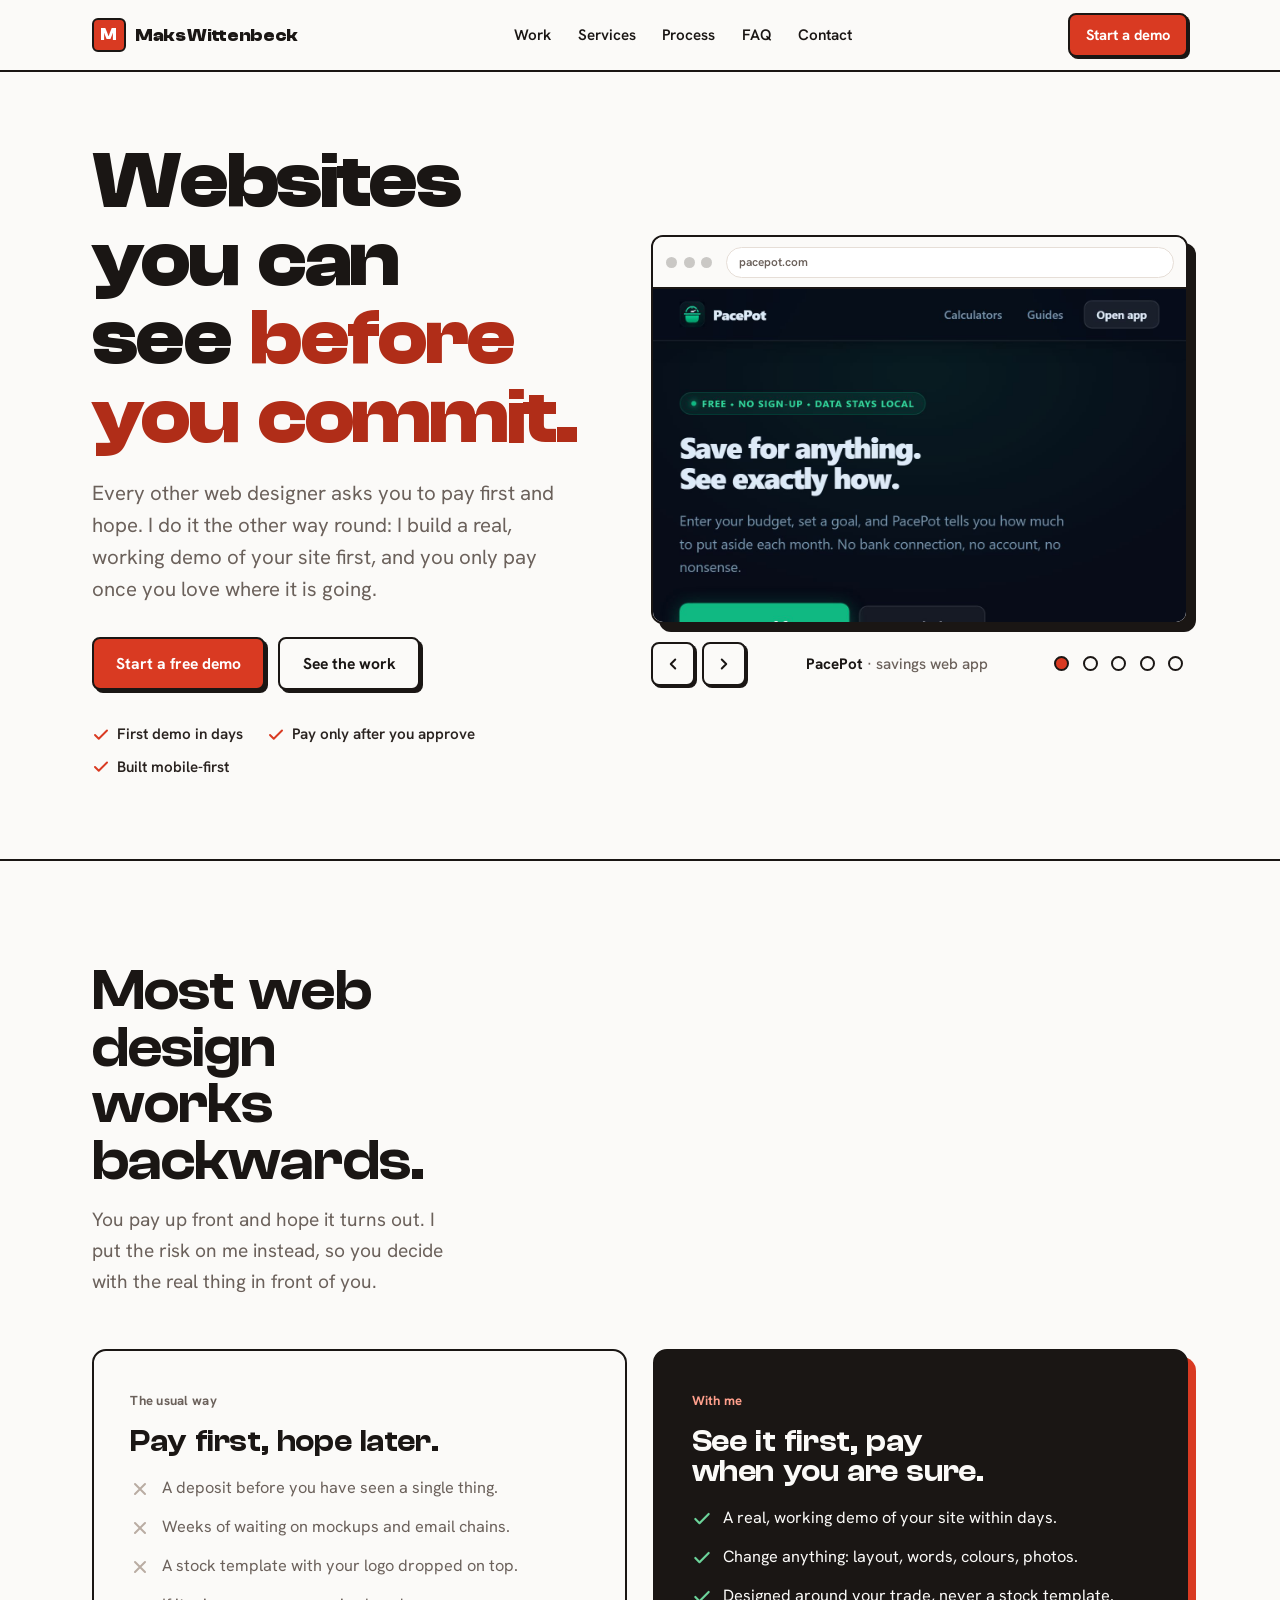
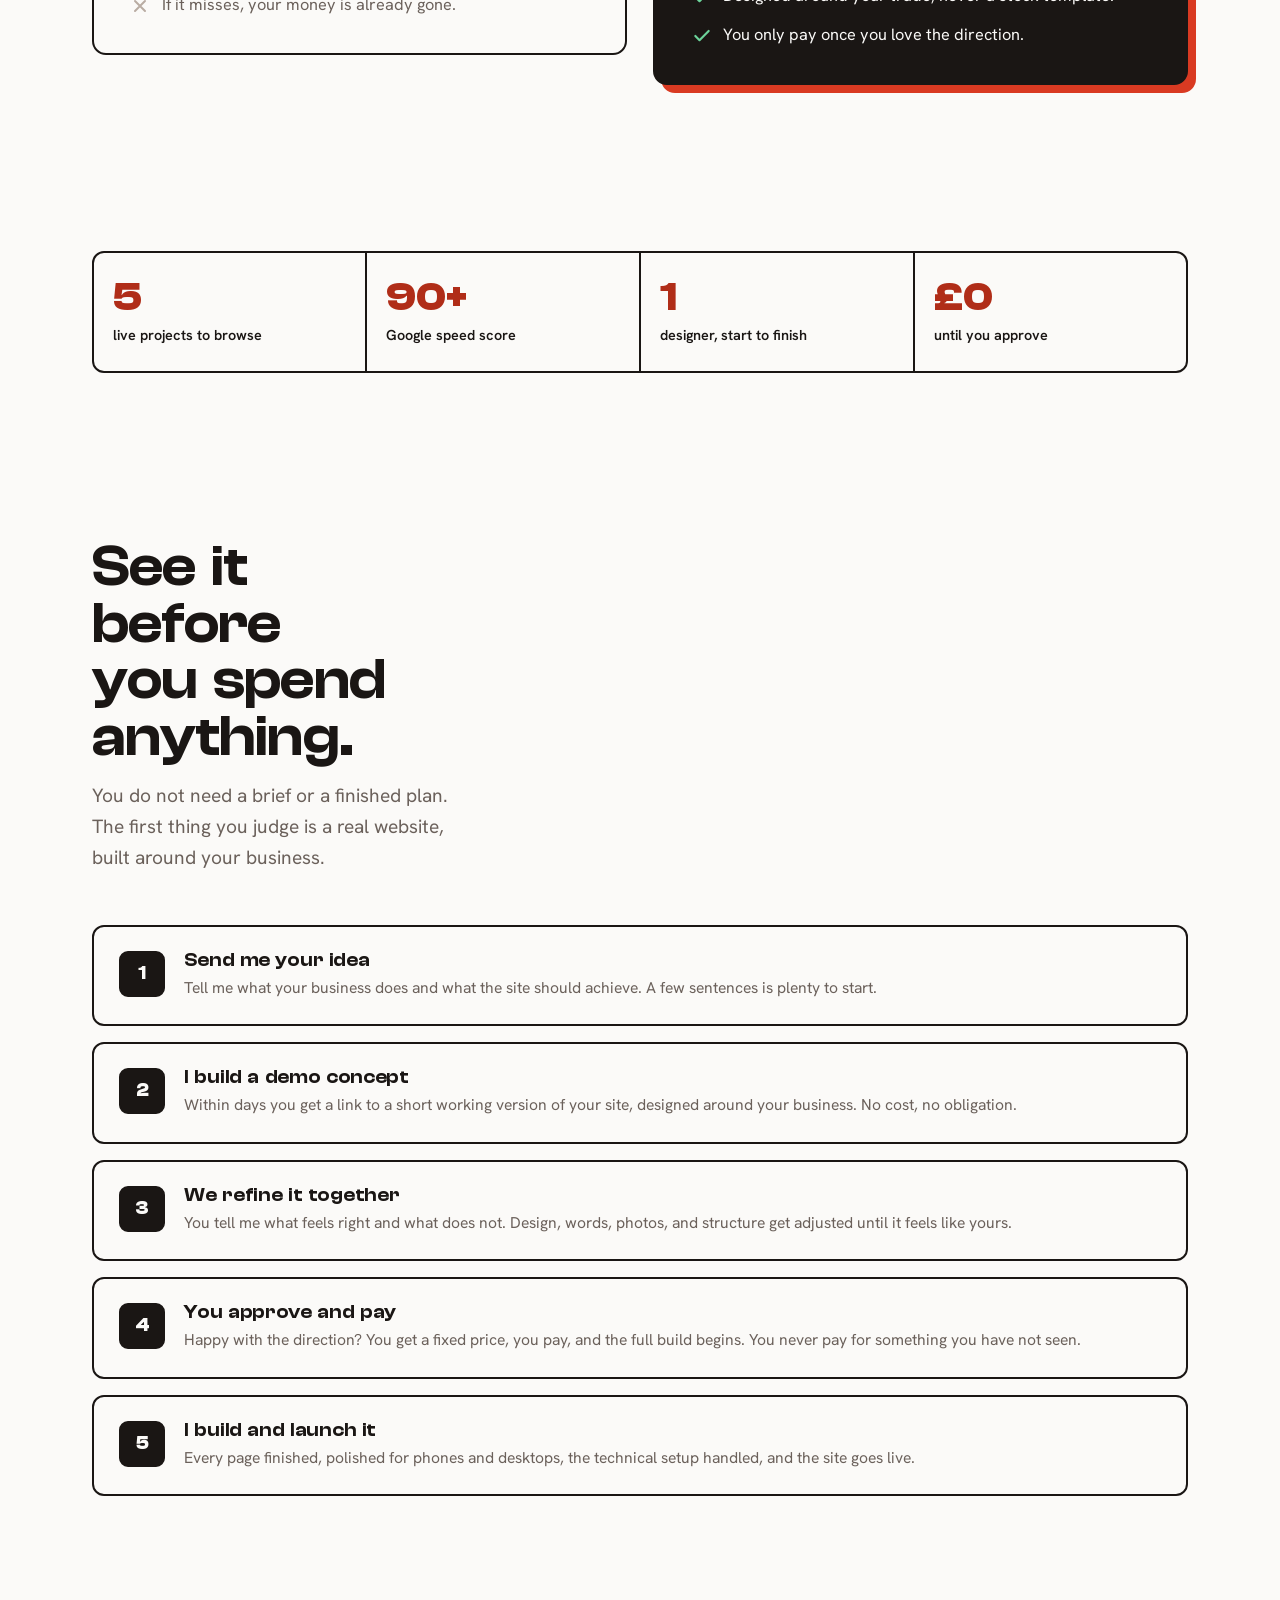
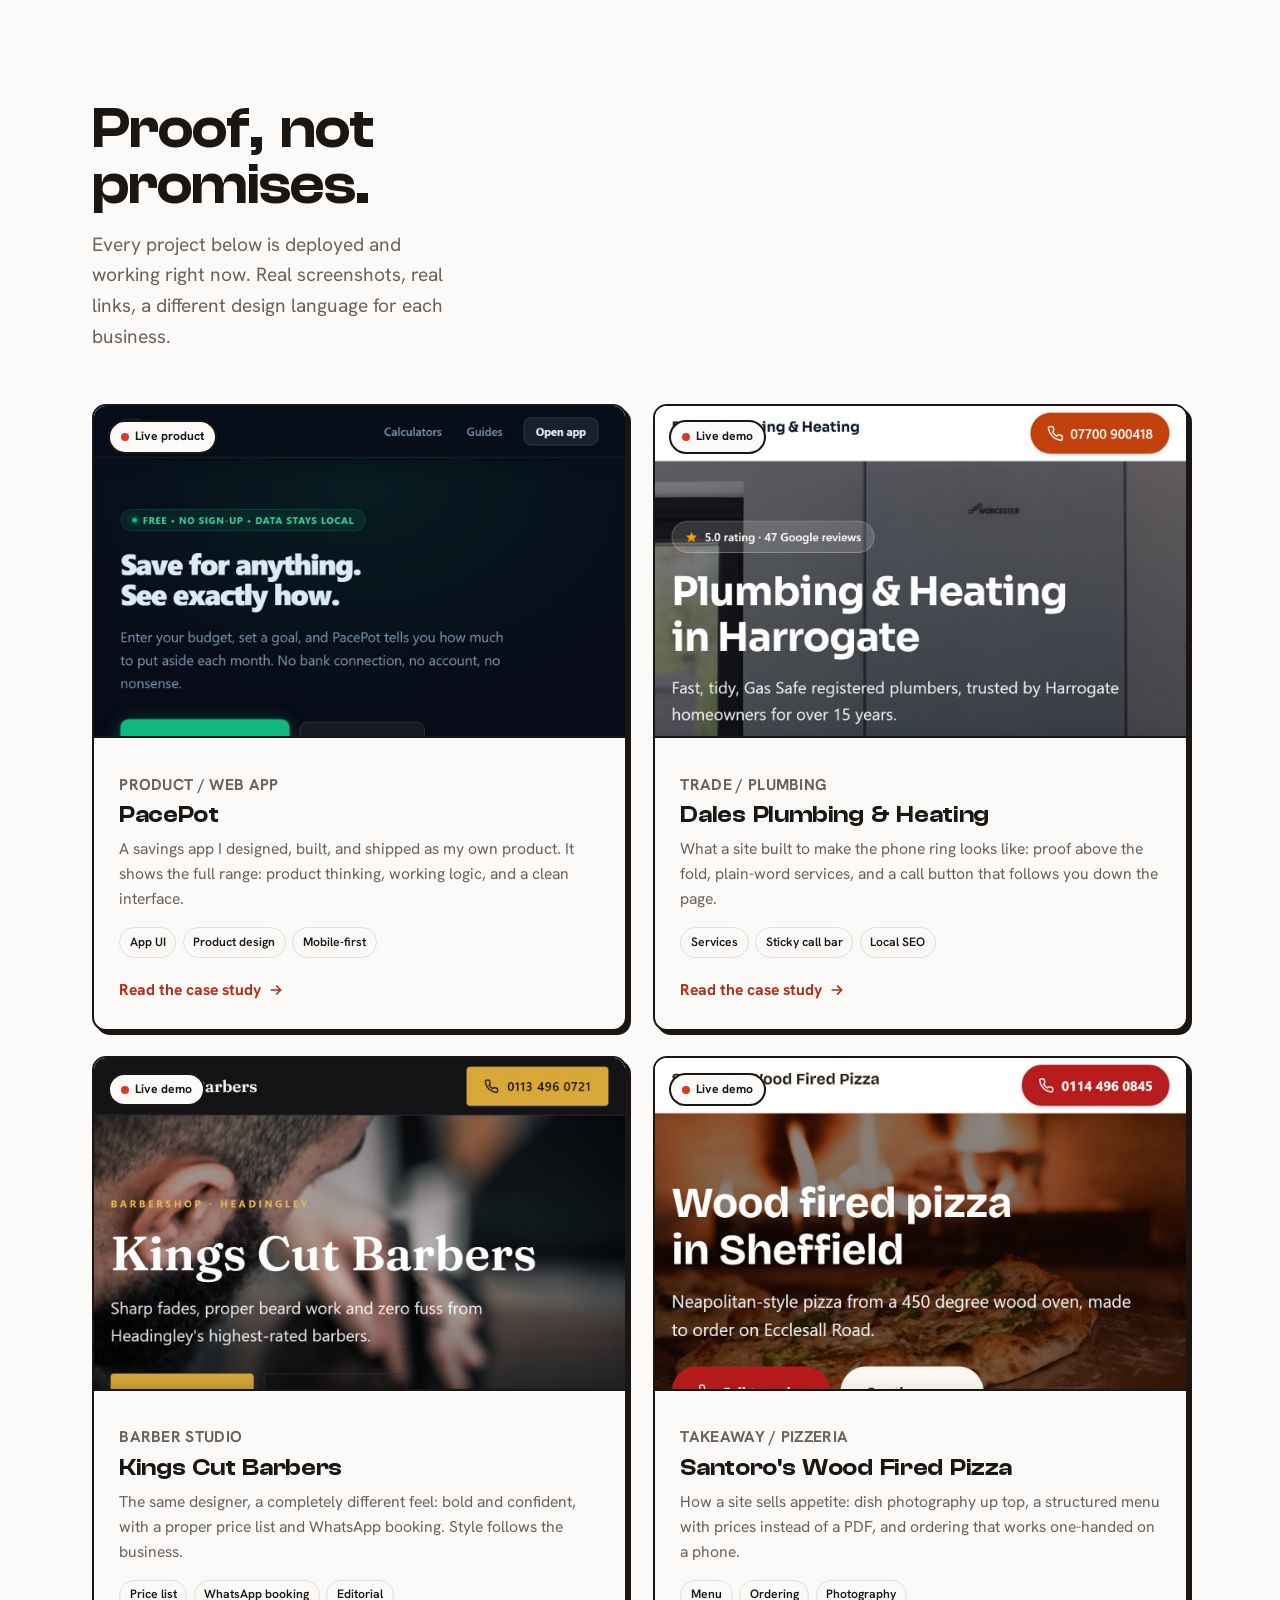
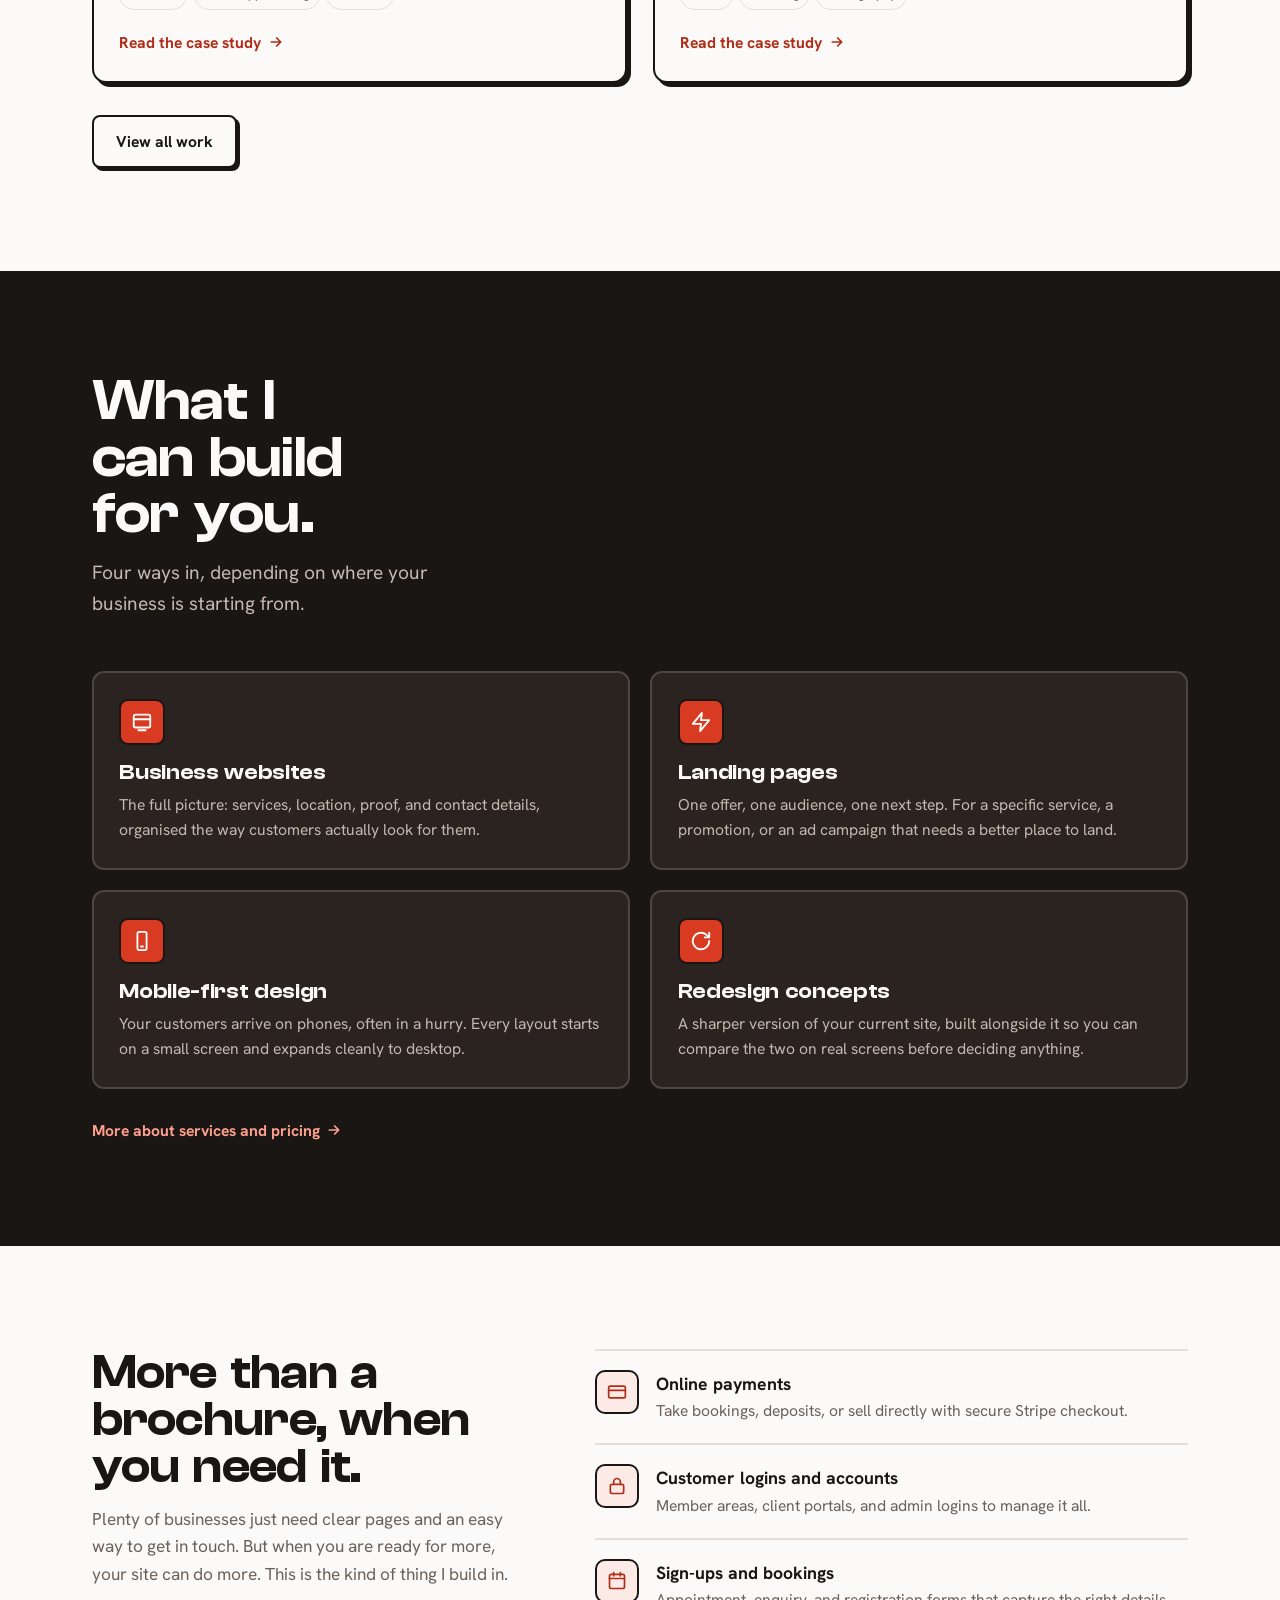
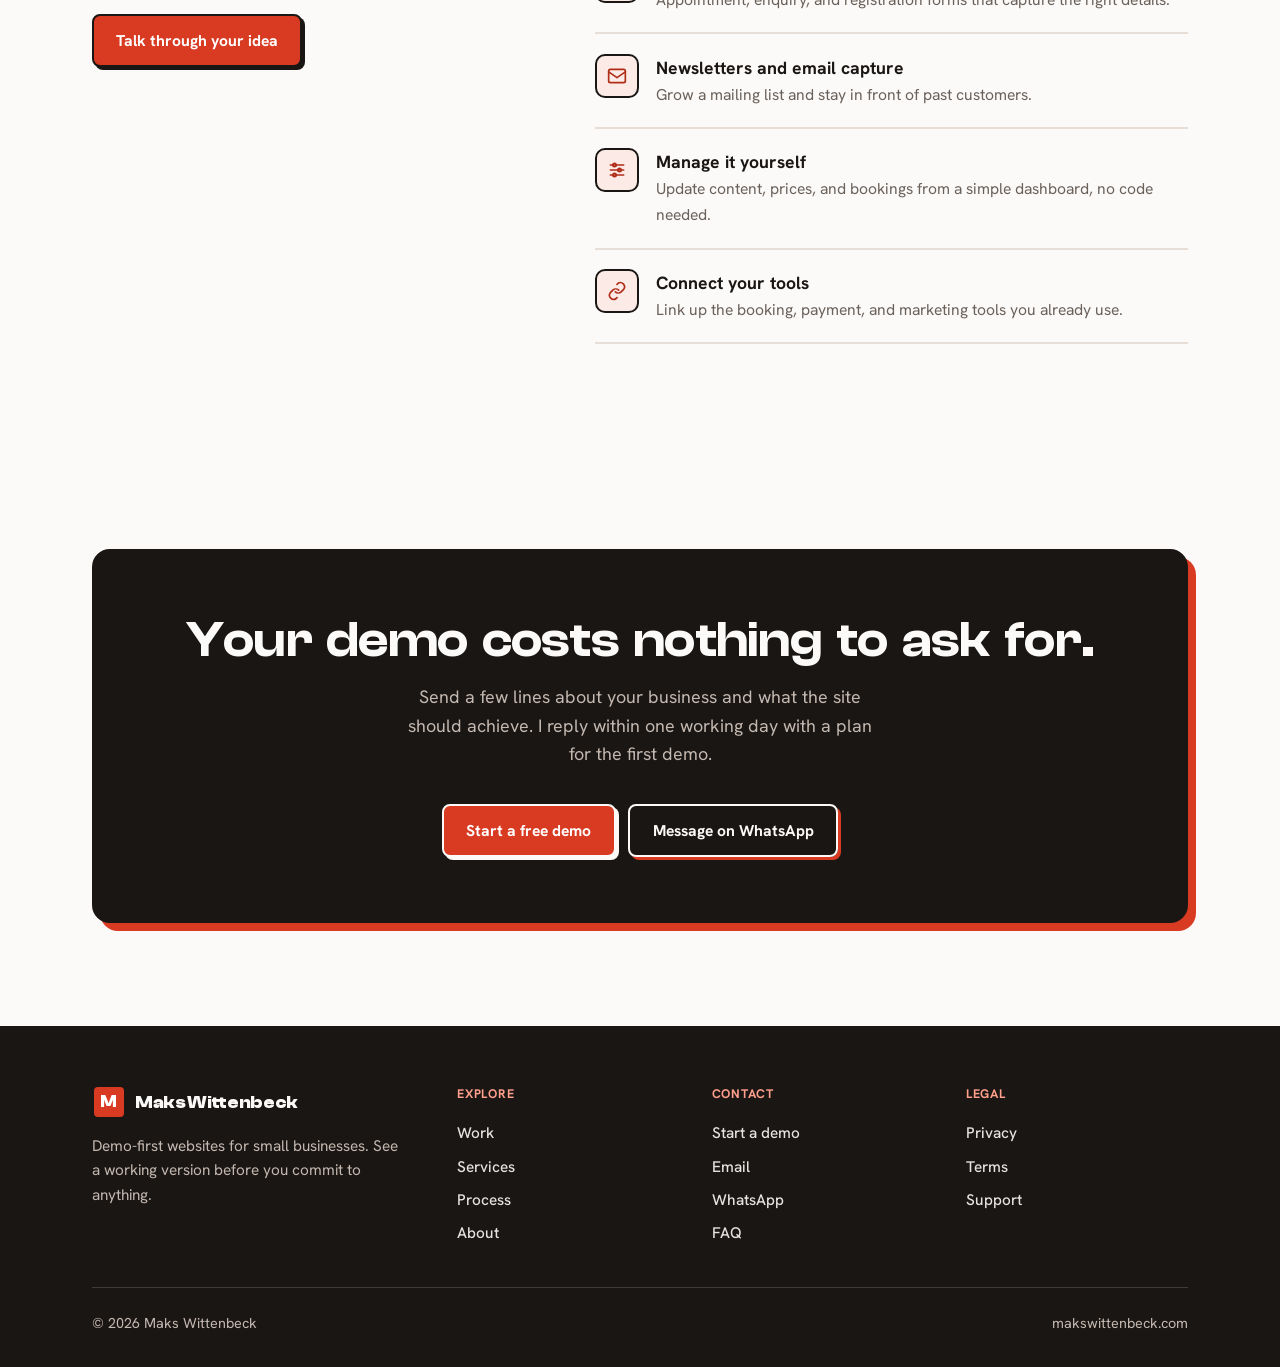
==== commit 37257ca3: "Homepage redesign: light hero + portfolio slider, difference section, capabilities - Replace orange-" ====
--- a/index.html
+++ b/index.html
@@ -65,10 +65,11 @@
       <section class="hero">
         <div class="container hero-grid">
           <div class="hero-copy">
-            <h1>Websites you can see before you commit.</h1>
+            <h1>Websites you can see <span class="mark">before you commit.</span></h1>
             <p class="lede">
-              Send me your idea and I will build a working demo of your website first.
-              Review it, ask for changes, and only pay once you are happy with the direction.
+              Every other web designer asks you to pay first and hope. I do it the other
+              way round: I build a real, working demo of your site first, and you only
+              pay once you love where it is going.
             </p>
             <div class="hero-actions">
               <a class="btn btn--primary" href="/contact/">Start a free demo</a>
@@ -81,15 +82,62 @@
             </ul>
           </div>
           <div class="hero-media">
-            <div class="mock-stack">
-              <div class="mock">
-                <div class="mock__bar"><span></span><span></span><span></span><span class="url">example-plumber.vercel.app</span></div>
-                <img src="/assets/shot-plumbing.jpg" alt="A demo website for a plumbing and heating business" width="1280" height="800" />
-              </div>
-              <div class="mock mock--back">
-                <div class="mock__bar"><span></span><span></span><span></span></div>
-                <img src="/assets/shot-barber.jpg" alt="A demo website for a barbershop" width="1280" height="800" />
-              </div>
+            <div class="showcase" data-showcase>
+              <div class="showcase__frame">
+                <div class="showcase__bar" aria-hidden="true">
+                  <i></i><i></i><i></i>
+                  <span class="showcase__url" data-showcase-url>pacepot.com</span>
+                </div>
+                <div class="showcase__viewport">
+                  <div class="showcase__track" data-showcase-track>
+                    <div class="showcase__slide" data-name="PacePot" data-type="savings web app" data-url="pacepot.com"><img src="/assets/shot-pacepot.jpg" alt="The PacePot savings web app" width="1280" height="800" /></div>
+                    <div class="showcase__slide" data-name="Dales Plumbing &amp; Heating" data-type="plumber" data-url="dalesplumbing.co.uk"><img src="/assets/shot-plumbing.jpg" alt="A demo website for a plumbing and heating business" width="1280" height="800" loading="lazy" /></div>
+                    <div class="showcase__slide" data-name="Kings Cut Barbers" data-type="barber studio" data-url="kingscutbarbers.co.uk"><img src="/assets/shot-barber.jpg" alt="A demo website for a barbershop" width="1280" height="800" loading="lazy" /></div>
+                    <div class="showcase__slide" data-name="Brightside Cleaning" data-type="cleaner" data-url="brightsidecleaning.co.uk"><img src="/assets/shot-cleaning.jpg" alt="A demo website for a home cleaning business" width="1280" height="800" loading="lazy" /></div>
+                    <div class="showcase__slide" data-name="Santoro's Wood Fired Pizza" data-type="pizzeria" data-url="santoros.co.uk"><img src="/assets/shot-takeaway.jpg" alt="A demo website for a wood fired pizzeria" width="1280" height="800" loading="lazy" /></div>
+                  </div>
+                </div>
+              </div>
+              <div class="showcase__controls">
+                <div class="showcase__arrows">
+                  <button class="showcase__arrow" type="button" data-showcase-prev aria-label="Previous project"><svg width="18" height="18" viewBox="0 0 24 24" fill="none" stroke="currentColor" stroke-width="2.6" stroke-linecap="round" stroke-linejoin="round"><path d="M15 18l-6-6 6-6"/></svg></button>
+                  <button class="showcase__arrow" type="button" data-showcase-next aria-label="Next project"><svg width="18" height="18" viewBox="0 0 24 24" fill="none" stroke="currentColor" stroke-width="2.6" stroke-linecap="round" stroke-linejoin="round"><path d="M9 6l6 6-6 6"/></svg></button>
+                </div>
+                <p class="showcase__caption" data-showcase-caption aria-live="polite">PacePot <span>&middot; savings web app</span></p>
+                <div class="showcase__dots" role="tablist" aria-label="Choose a project" data-showcase-dots></div>
+              </div>
+            </div>
+          </div>
+        </div>
+      </section>
+
+      <!-- Difference -->
+      <section class="section" id="difference">
+        <div class="container">
+          <div class="section-head reveal">
+            <h2>Most web design works backwards.</h2>
+            <p>You pay up front and hope it turns out. I put the risk on me instead, so you decide with the real thing in front of you.</p>
+          </div>
+          <div class="contrast">
+            <div class="contrast__col contrast__col--them reveal reveal--left">
+              <span class="contrast__tag">The usual way</span>
+              <h3>Pay first, hope later.</h3>
+              <ul class="contrast__list">
+                <li><svg class="contrast__ic" width="20" height="20" viewBox="0 0 24 24" fill="none" stroke="currentColor" stroke-width="2.4" stroke-linecap="round" stroke-linejoin="round"><path d="M18 6 6 18M6 6l12 12"/></svg>A deposit before you have seen a single thing.</li>
+                <li><svg class="contrast__ic" width="20" height="20" viewBox="0 0 24 24" fill="none" stroke="currentColor" stroke-width="2.4" stroke-linecap="round" stroke-linejoin="round"><path d="M18 6 6 18M6 6l12 12"/></svg>Weeks of waiting on mockups and email chains.</li>
+                <li><svg class="contrast__ic" width="20" height="20" viewBox="0 0 24 24" fill="none" stroke="currentColor" stroke-width="2.4" stroke-linecap="round" stroke-linejoin="round"><path d="M18 6 6 18M6 6l12 12"/></svg>A stock template with your logo dropped on top.</li>
+                <li><svg class="contrast__ic" width="20" height="20" viewBox="0 0 24 24" fill="none" stroke="currentColor" stroke-width="2.4" stroke-linecap="round" stroke-linejoin="round"><path d="M18 6 6 18M6 6l12 12"/></svg>If it misses, your money is already gone.</li>
+              </ul>
+            </div>
+            <div class="contrast__col contrast__col--me reveal reveal--right">
+              <span class="contrast__tag">With me</span>
+              <h3>See it first, pay when you are sure.</h3>
+              <ul class="contrast__list">
+                <li><svg class="contrast__ic" width="20" height="20" viewBox="0 0 24 24" fill="none" stroke="currentColor" stroke-width="2.6" stroke-linecap="round" stroke-linejoin="round"><path d="M20 6 9 17l-5-5"/></svg>A real, working demo of your site within days.</li>
+                <li><svg class="contrast__ic" width="20" height="20" viewBox="0 0 24 24" fill="none" stroke="currentColor" stroke-width="2.6" stroke-linecap="round" stroke-linejoin="round"><path d="M20 6 9 17l-5-5"/></svg>Change anything: layout, words, colours, photos.</li>
+                <li><svg class="contrast__ic" width="20" height="20" viewBox="0 0 24 24" fill="none" stroke="currentColor" stroke-width="2.6" stroke-linecap="round" stroke-linejoin="round"><path d="M20 6 9 17l-5-5"/></svg>Designed around your trade, never a stock template.</li>
+                <li><svg class="contrast__ic" width="20" height="20" viewBox="0 0 24 24" fill="none" stroke="currentColor" stroke-width="2.6" stroke-linecap="round" stroke-linejoin="round"><path d="M20 6 9 17l-5-5"/></svg>You only pay once you love the direction.</li>
+              </ul>
             </div>
           </div>
         </div>
@@ -99,9 +147,9 @@
       <section class="section--tight">
         <div class="container">
           <div class="stat-strip reveal">
-            <div class="stat"><b>5</b><span>live projects</span></div>
+            <div class="stat"><b>5</b><span>live projects to browse</span></div>
             <div class="stat"><b>90+</b><span>Google speed score</span></div>
-            <div class="stat"><b>Days</b><span>to your first demo</span></div>
+            <div class="stat"><b>1</b><span>designer, start to finish</span></div>
             <div class="stat"><b>&pound;0</b><span>until you approve</span></div>
           </div>
         </div>
@@ -114,7 +162,7 @@
             <h2>See it before you spend anything.</h2>
             <p>You do not need a brief or a finished plan. The first thing you judge is a real website, built around your business.</p>
           </div>
-          <div class="steps">
+          <div class="steps" data-stagger>
             <article class="step reveal"><span class="step__num">1</span><div><h3>Send me your idea</h3><p>Tell me what your business does and what the site should achieve. A few sentences is plenty to start.</p></div></article>
             <article class="step reveal"><span class="step__num">2</span><div><h3>I build a demo concept</h3><p>Within days you get a link to a short working version of your site, designed around your business. No cost, no obligation.</p></div></article>
             <article class="step reveal"><span class="step__num">3</span><div><h3>We refine it together</h3><p>You tell me what feels right and what does not. Design, words, photos, and structure get adjusted until it feels like yours.</p></div></article>
@@ -131,7 +179,7 @@
             <h2>Proof, not promises.</h2>
             <p>Every project below is deployed and working right now. Real screenshots, real links, a different design language for each business.</p>
           </div>
-          <div class="work-grid">
+          <div class="work-grid" data-stagger>
             <article class="project reveal">
               <div class="project__media">
                 <span class="project__badge"><span class="dot"></span>Live product</span>
@@ -201,7 +249,7 @@
             <h2>What I can build for you.</h2>
             <p>Four ways in, depending on where your business is starting from.</p>
           </div>
-          <div class="grid grid--2">
+          <div class="grid grid--2" data-stagger>
             <article class="card card--hover reveal">
               <span class="card-icon"><svg width="22" height="22" viewBox="0 0 24 24" fill="none" stroke="currentColor" stroke-width="2" stroke-linecap="round" stroke-linejoin="round"><rect x="3" y="4" width="18" height="14" rx="2"/><path d="M3 9h18M8 21h8"/></svg></span>
               <h3>Business websites</h3>
@@ -227,34 +275,40 @@
         </div>
       </section>
 
-      <!-- Why -->
-      <section class="section" id="why">
-        <div class="container">
-          <div class="section-head reveal">
-            <h2>It works in your favour.</h2>
-          </div>
-          <div class="grid grid--4">
-            <article class="card reveal">
-              <span class="card-icon"><svg width="22" height="22" viewBox="0 0 24 24" fill="none" stroke="currentColor" stroke-width="2" stroke-linecap="round" stroke-linejoin="round"><path d="M12 22s8-4 8-10V5l-8-3-8 3v7c0 6 8 10 8 10z"/></svg></span>
-              <h3>Zero risk to look</h3>
-              <p>The demo comes before any payment. If it is not right, you walk away and it cost you one email.</p>
-            </article>
-            <article class="card reveal">
-              <span class="card-icon"><svg width="22" height="22" viewBox="0 0 24 24" fill="none" stroke="currentColor" stroke-width="2" stroke-linecap="round" stroke-linejoin="round"><circle cx="12" cy="12" r="9"/><path d="M12 7v5l3 2"/></svg></span>
-              <h3>Built around your trade</h3>
-              <p>A plumber, a barber, and a pizzeria each get their own look. Yours gets the same treatment.</p>
-            </article>
-            <article class="card reveal">
-              <span class="card-icon"><svg width="22" height="22" viewBox="0 0 24 24" fill="none" stroke="currentColor" stroke-width="2" stroke-linecap="round" stroke-linejoin="round"><path d="M13 2 3 14h9l-1 8 10-12h-9l1-8z"/></svg></span>
-              <h3>Fast, and provably so</h3>
-              <p>Every site here scores 90+ on Google's mobile speed test. You can run the test yourself.</p>
-            </article>
-            <article class="card reveal">
-              <span class="card-icon"><svg width="22" height="22" viewBox="0 0 24 24" fill="none" stroke="currentColor" stroke-width="2" stroke-linecap="round" stroke-linejoin="round"><circle cx="12" cy="8" r="4"/><path d="M4 21v-1a7 7 0 0 1 14 0v1"/></svg></span>
-              <h3>One person, start to finish</h3>
-              <p>The person you email is the one who designs, builds, and launches your site. Nothing gets lost in handovers.</p>
-            </article>
-          </div>
+      <!-- Capabilities -->
+      <section class="section" id="capabilities">
+        <div class="container caps">
+          <div class="caps__intro reveal reveal--left">
+            <h2>More than a brochure, when you need it.</h2>
+            <p>Plenty of businesses just need clear pages and an easy way to get in touch. But when you are ready for more, your site can do more. This is the kind of thing I build in.</p>
+            <a class="btn btn--primary" href="/contact/" style="margin-top:1.6rem">Talk through your idea</a>
+          </div>
+          <ul class="caps__list reveal reveal--right">
+            <li>
+              <span class="caps__ic"><svg width="20" height="20" viewBox="0 0 24 24" fill="none" stroke="currentColor" stroke-width="2" stroke-linecap="round" stroke-linejoin="round"><rect x="2" y="5" width="20" height="14" rx="2"/><path d="M2 10h20"/></svg></span>
+              <div><b>Online payments</b><span>Take bookings, deposits, or sell directly with secure Stripe checkout.</span></div>
+            </li>
+            <li>
+              <span class="caps__ic"><svg width="20" height="20" viewBox="0 0 24 24" fill="none" stroke="currentColor" stroke-width="2" stroke-linecap="round" stroke-linejoin="round"><rect x="4" y="10" width="16" height="11" rx="2"/><path d="M8 10V7a4 4 0 0 1 8 0v3"/></svg></span>
+              <div><b>Customer logins and accounts</b><span>Member areas, client portals, and admin logins to manage it all.</span></div>
+            </li>
+            <li>
+              <span class="caps__ic"><svg width="20" height="20" viewBox="0 0 24 24" fill="none" stroke="currentColor" stroke-width="2" stroke-linecap="round" stroke-linejoin="round"><rect x="3" y="4" width="18" height="17" rx="2"/><path d="M3 9h18M8 2v4M16 2v4"/></svg></span>
+              <div><b>Sign-ups and bookings</b><span>Appointment, enquiry, and registration forms that capture the right details.</span></div>
+            </li>
+            <li>
+              <span class="caps__ic"><svg width="20" height="20" viewBox="0 0 24 24" fill="none" stroke="currentColor" stroke-width="2" stroke-linecap="round" stroke-linejoin="round"><rect x="2" y="4" width="20" height="16" rx="2"/><path d="m2 7 10 7 10-7"/></svg></span>
+              <div><b>Newsletters and email capture</b><span>Grow a mailing list and stay in front of past customers.</span></div>
+            </li>
+            <li>
+              <span class="caps__ic"><svg width="20" height="20" viewBox="0 0 24 24" fill="none" stroke="currentColor" stroke-width="2" stroke-linecap="round" stroke-linejoin="round"><path d="M4 6h16M4 12h16M4 18h16"/><circle cx="9" cy="6" r="2"/><circle cx="15" cy="12" r="2"/><circle cx="9" cy="18" r="2"/></svg></span>
+              <div><b>Manage it yourself</b><span>Update content, prices, and bookings from a simple dashboard, no code needed.</span></div>
+            </li>
+            <li>
+              <span class="caps__ic"><svg width="20" height="20" viewBox="0 0 24 24" fill="none" stroke="currentColor" stroke-width="2" stroke-linecap="round" stroke-linejoin="round"><path d="M10 13a5 5 0 0 0 7 0l3-3a5 5 0 0 0-7-7l-1 1"/><path d="M14 11a5 5 0 0 0-7 0l-3 3a5 5 0 0 0 7 7l1-1"/></svg></span>
+              <div><b>Connect your tools</b><span>Link up the booking, payment, and marketing tools you already use.</span></div>
+            </li>
+          </ul>
         </div>
       </section>
 
--- a/styles.css
+++ b/styles.css
@@ -74,7 +74,8 @@
   font-family: var(--font-display);
   font-weight: 600;
   line-height: 0.98;
-  letter-spacing: -0.02em;
+  letter-spacing: -0.015em;
+  word-spacing: 0.14em;
   text-wrap: balance;
 }
 
@@ -295,44 +296,40 @@
 .arrow-link svg { transition: transform 160ms var(--ease); }
 a:hover .arrow-link svg, .arrow-link:hover svg { transform: translateX(4px); }
 
-/* ---------- Hero (red drench) ---------- */
+/* ---------- Hero (light) ---------- */
 
 .hero {
-  background: var(--brand);
-  color: #fff;
+  background: var(--paper);
   border-bottom: 2px solid var(--ink);
-  padding-block: clamp(3rem, 7vw, 5.5rem);
+  padding-block: clamp(2.6rem, 6vw, 4.4rem) clamp(3rem, 7vw, 5rem);
   position: relative;
   overflow: hidden;
 }
-.hero h1, .hero h2, .hero h3 { color: #fff; }
 
 .hero-grid {
   display: grid;
-  grid-template-columns: minmax(0, 1.1fr) minmax(0, 0.9fr);
-  gap: clamp(2rem, 5vw, 4rem);
+  grid-template-columns: minmax(0, 0.96fr) minmax(0, 1.04fr);
+  gap: clamp(2rem, 5vw, 4.5rem);
   align-items: center;
 }
 
 .hero h1 {
-  font-size: clamp(2.8rem, 7vw, 5.4rem);
+  font-size: clamp(2.7rem, 6.6vw, 5rem);
   font-weight: 700;
   letter-spacing: -0.03em;
-}
+  color: var(--ink);
+}
+.hero h1 .mark { color: var(--brand-deep); }
 
 .hero .lede {
-  margin-top: 1.3rem;
-  max-width: 40ch;
-  color: rgba(255, 255, 255, 0.94);
-  font-size: clamp(1.1rem, 1.7vw, 1.35rem);
-  line-height: 1.5;
+  margin-top: 1.4rem;
+  max-width: 44ch;
+  color: var(--muted);
+  font-size: clamp(1.08rem, 1.6vw, 1.28rem);
+  line-height: 1.55;
 }
 
 .hero-actions { display: flex; flex-wrap: wrap; gap: 0.8rem; margin-top: 2rem; }
-.hero .btn--primary { background: var(--paper); color: var(--ink); border-color: var(--ink); box-shadow: 3px 3px 0 var(--ink); }
-.hero .btn--primary:hover { background: #fff; }
-.hero .btn--ghost { background: transparent; color: #fff; border-color: #fff; box-shadow: 3px 3px 0 var(--ink); }
-.hero .btn--ghost:hover { background: rgba(255,255,255,0.12); }
 
 .hero-trust {
   display: flex; flex-wrap: wrap;
@@ -342,42 +339,121 @@
 }
 .hero-trust li {
   display: flex; align-items: center; gap: 0.45rem;
-  color: #fff; font-weight: 600; font-size: 0.95rem;
-}
-.hero-trust svg { flex: 0 0 auto; }
-
-/* Browser mockups, framed like signage */
-.mock-stack { position: relative; }
-.mock {
+  color: var(--ink-soft); font-weight: 600; font-size: 0.95rem;
+}
+.hero-trust svg { flex: 0 0 auto; color: var(--brand); }
+
+/* ---------- Showcase slider ---------- */
+
+.showcase { position: relative; }
+
+.showcase__frame {
   border: 2px solid var(--ink);
   border-radius: 12px;
   background: #fff;
   box-shadow: 8px 8px 0 var(--ink);
   overflow: hidden;
-  transform: rotate(-1.2deg);
-}
-.mock__bar {
+}
+.showcase__bar {
   display: flex; align-items: center; gap: 0.4rem;
   padding: 0.6rem 0.8rem;
   border-bottom: 2px solid var(--ink);
   background: var(--paper);
 }
-.mock__bar span { width: 11px; height: 11px; border-radius: 50%; background: var(--ink); opacity: 0.25; }
-.mock__bar .url {
-  width: auto; height: auto; flex: 1;
-  margin-left: 0.5rem; padding: 0.28rem 0.65rem;
+.showcase__bar i { width: 11px; height: 11px; border-radius: 50%; background: var(--ink); opacity: 0.22; }
+.showcase__url {
+  flex: 1; margin-left: 0.5rem;
+  padding: 0.3rem 0.7rem;
   border-radius: 999px; background: #fff;
   border: 1.5px solid var(--line);
-  color: var(--muted); font-size: 0.72rem; font-weight: 600; opacity: 1;
-}
-.mock img { width: 100%; height: auto; }
-.mock-stack .mock--back {
-  position: absolute;
-  right: -7%; bottom: -12%;
-  width: 46%;
-  transform: rotate(3deg);
-  box-shadow: 6px 6px 0 var(--ink);
-}
+  color: var(--muted); font-size: 0.74rem; font-weight: 600;
+  white-space: nowrap; overflow: hidden; text-overflow: ellipsis;
+}
+.showcase__viewport { position: relative; aspect-ratio: 16 / 10; overflow: hidden; background: #eee; }
+.showcase__track { display: flex; height: 100%; transition: transform 620ms var(--ease); }
+.showcase__slide { position: relative; min-width: 100%; height: 100%; }
+.showcase__slide img { width: 100%; height: 100%; object-fit: cover; object-position: top center; }
+
+.showcase__controls {
+  display: flex; align-items: center; justify-content: space-between;
+  gap: 1rem; margin-top: 1.1rem;
+}
+.showcase__caption { font-weight: 700; font-size: 0.95rem; color: var(--ink); }
+.showcase__caption span { color: var(--muted); font-weight: 500; }
+.showcase__nav { display: flex; align-items: center; gap: 0.7rem; }
+.showcase__dots { display: flex; gap: 0.15rem; }
+.showcase__dot {
+  display: grid; place-items: center;
+  width: 26px; height: 26px; padding: 0;
+  border: 0; background: transparent; cursor: pointer;
+  border-radius: 50%;
+}
+.showcase__dot::before {
+  content: ""; width: 11px; height: 11px;
+  border: 2px solid var(--ink); border-radius: 50%;
+  background: transparent;
+  transition: background 150ms var(--ease);
+}
+.showcase__dot[aria-selected="true"]::before { background: var(--brand); }
+.showcase__dot:hover::before { background: var(--brand-tint); }
+.showcase__arrows { display: flex; gap: 0.4rem; }
+.showcase__arrow {
+  display: grid; place-items: center;
+  width: 44px; height: 44px;
+  border: 2px solid var(--ink); border-radius: 8px;
+  background: var(--paper); color: var(--ink); cursor: pointer;
+  box-shadow: 2px 2px 0 var(--ink);
+  transition: transform 120ms var(--ease), box-shadow 120ms var(--ease), background 150ms var(--ease);
+}
+.showcase__arrow:hover { background: var(--brand-tint); transform: translate(-1px, -1px); box-shadow: 3px 3px 0 var(--ink); }
+.showcase__arrow:active { transform: translate(1px, 1px); box-shadow: 1px 1px 0 var(--ink); }
+
+/* ---------- Difference (them vs me) ---------- */
+
+.contrast { display: grid; grid-template-columns: 1fr 1fr; gap: 1.6rem; align-items: start; }
+.contrast__col {
+  border: 2px solid var(--ink);
+  border-radius: 14px;
+  padding: clamp(1.5rem, 3vw, 2.3rem);
+  background: var(--paper);
+}
+.contrast__col--me { background: var(--ink); color: var(--paper); box-shadow: 8px 8px 0 var(--brand); }
+.contrast__tag {
+  display: inline-block; margin-bottom: 1rem;
+  font-size: 0.82rem; font-weight: 700; letter-spacing: 0.02em;
+  color: var(--muted);
+}
+.contrast__col--me .contrast__tag { color: #ff9f8c; }
+.contrast__col h3 { font-size: clamp(1.4rem, 2.4vw, 1.9rem); }
+.contrast__col--me h3 { color: var(--paper); }
+.contrast__list { list-style: none; margin: 1.2rem 0 0; padding: 0; display: grid; gap: 0.95rem; }
+.contrast__list li { display: flex; gap: 0.7rem; align-items: flex-start; font-size: 1.02rem; line-height: 1.45; }
+.contrast__col--them .contrast__list li { color: var(--muted); }
+.contrast__col--me .contrast__list li { color: var(--paper); }
+.contrast__ic { flex: 0 0 auto; margin-top: 3px; }
+.contrast__col--them .contrast__ic { color: #b9aca3; }
+.contrast__col--me .contrast__ic { color: #6cd39a; }
+
+/* ---------- Capabilities ---------- */
+
+.caps { display: grid; grid-template-columns: 0.85fr 1.15fr; gap: clamp(2rem, 5vw, 4.5rem); align-items: start; }
+.caps__intro h2 { font-size: clamp(1.9rem, 4vw, 3rem); }
+.caps__intro p { margin-top: 1rem; color: var(--muted); font-size: 1.08rem; max-width: 42ch; }
+.caps__list { list-style: none; margin: 0; padding: 0; display: grid; }
+.caps__list li {
+  display: grid; grid-template-columns: auto 1fr; gap: 1.1rem;
+  align-items: start; padding: 1.2rem 0;
+  border-top: 2px solid var(--line);
+}
+.caps__list li:last-child { border-bottom: 2px solid var(--line); }
+.caps__ic {
+  display: grid; place-items: center;
+  width: 44px; height: 44px; flex: 0 0 auto;
+  border: 2px solid var(--ink); border-radius: 10px;
+  background: var(--brand-tint); color: var(--brand-deep);
+}
+.caps__list b { display: block; font-size: 1.1rem; }
+.caps__list div span { color: var(--muted); font-size: 0.98rem; }
 
 /* ---------- Stat strip ---------- */
 
@@ -667,20 +743,27 @@
 
 /* ---------- Reveal ---------- */
 
-.reveal { transition: opacity 600ms var(--ease), transform 600ms var(--ease); }
-.js .reveal { opacity: 0; transform: translateY(16px); }
+.reveal {
+  transition: opacity 720ms var(--ease), transform 720ms var(--ease);
+  transition-delay: var(--reveal-delay, 0ms);
+}
+.js .reveal { opacity: 0; transform: translateY(30px); }
+.js .reveal.reveal--left { transform: translateX(-36px); }
+.js .reveal.reveal--right { transform: translateX(36px); }
+.js .reveal.reveal--scale { transform: scale(0.96); }
 .js .reveal.is-visible { opacity: 1; transform: none; }
 
 /* ---------- Responsive ---------- */
 
 @media (max-width: 960px) {
   .hero-grid { grid-template-columns: 1fr; }
-  .hero-media { order: -1; max-width: 520px; }
-  .mock { transform: none; }
-  .mock-stack .mock--back { display: none; }
+  .hero-media { order: -1; }
   .grid--3, .grid--4 { grid-template-columns: repeat(2, minmax(0, 1fr)); }
   .work-grid { grid-template-columns: 1fr; }
   .stat-strip { grid-template-columns: repeat(2, 1fr); }
+  .contrast { grid-template-columns: 1fr; }
+  .contrast__col--me { box-shadow: 6px 6px 0 var(--brand); }
+  .caps { grid-template-columns: 1fr; gap: 1.8rem; }
   .footer-top { grid-template-columns: 1fr 1fr; gap: 1.8rem; }
   .footer-brand { grid-column: 1 / -1; }
   .contact-grid { grid-template-columns: 1fr; }
@@ -704,6 +787,9 @@
   .nav-actions .btn { display: none; }
   .grid--2, .grid--3, .grid--4 { grid-template-columns: 1fr; }
   .hero-actions .btn { flex: 1; }
+  .showcase__controls { flex-direction: column; align-items: stretch; gap: 0.9rem; }
+  .showcase__caption { order: -1; }
+  .showcase__nav { justify-content: space-between; }
 }
 
 @media (max-width: 380px) {
@@ -713,7 +799,8 @@
 @media (prefers-reduced-motion: reduce) {
   * { scroll-behavior: auto !important; }
   .reveal, .js .reveal { opacity: 1; transform: none; transition: none; }
+  .showcase__track { transition: none; }
   .project:hover, .card--hover:hover, .step:hover, .contact-method:hover,
-  .btn:hover, .btn:active { transform: none; }
+  .btn:hover, .btn:active, .showcase__arrow:hover, .showcase__arrow:active { transform: none; }
   .project:hover .project__media img { transform: none; }
 }
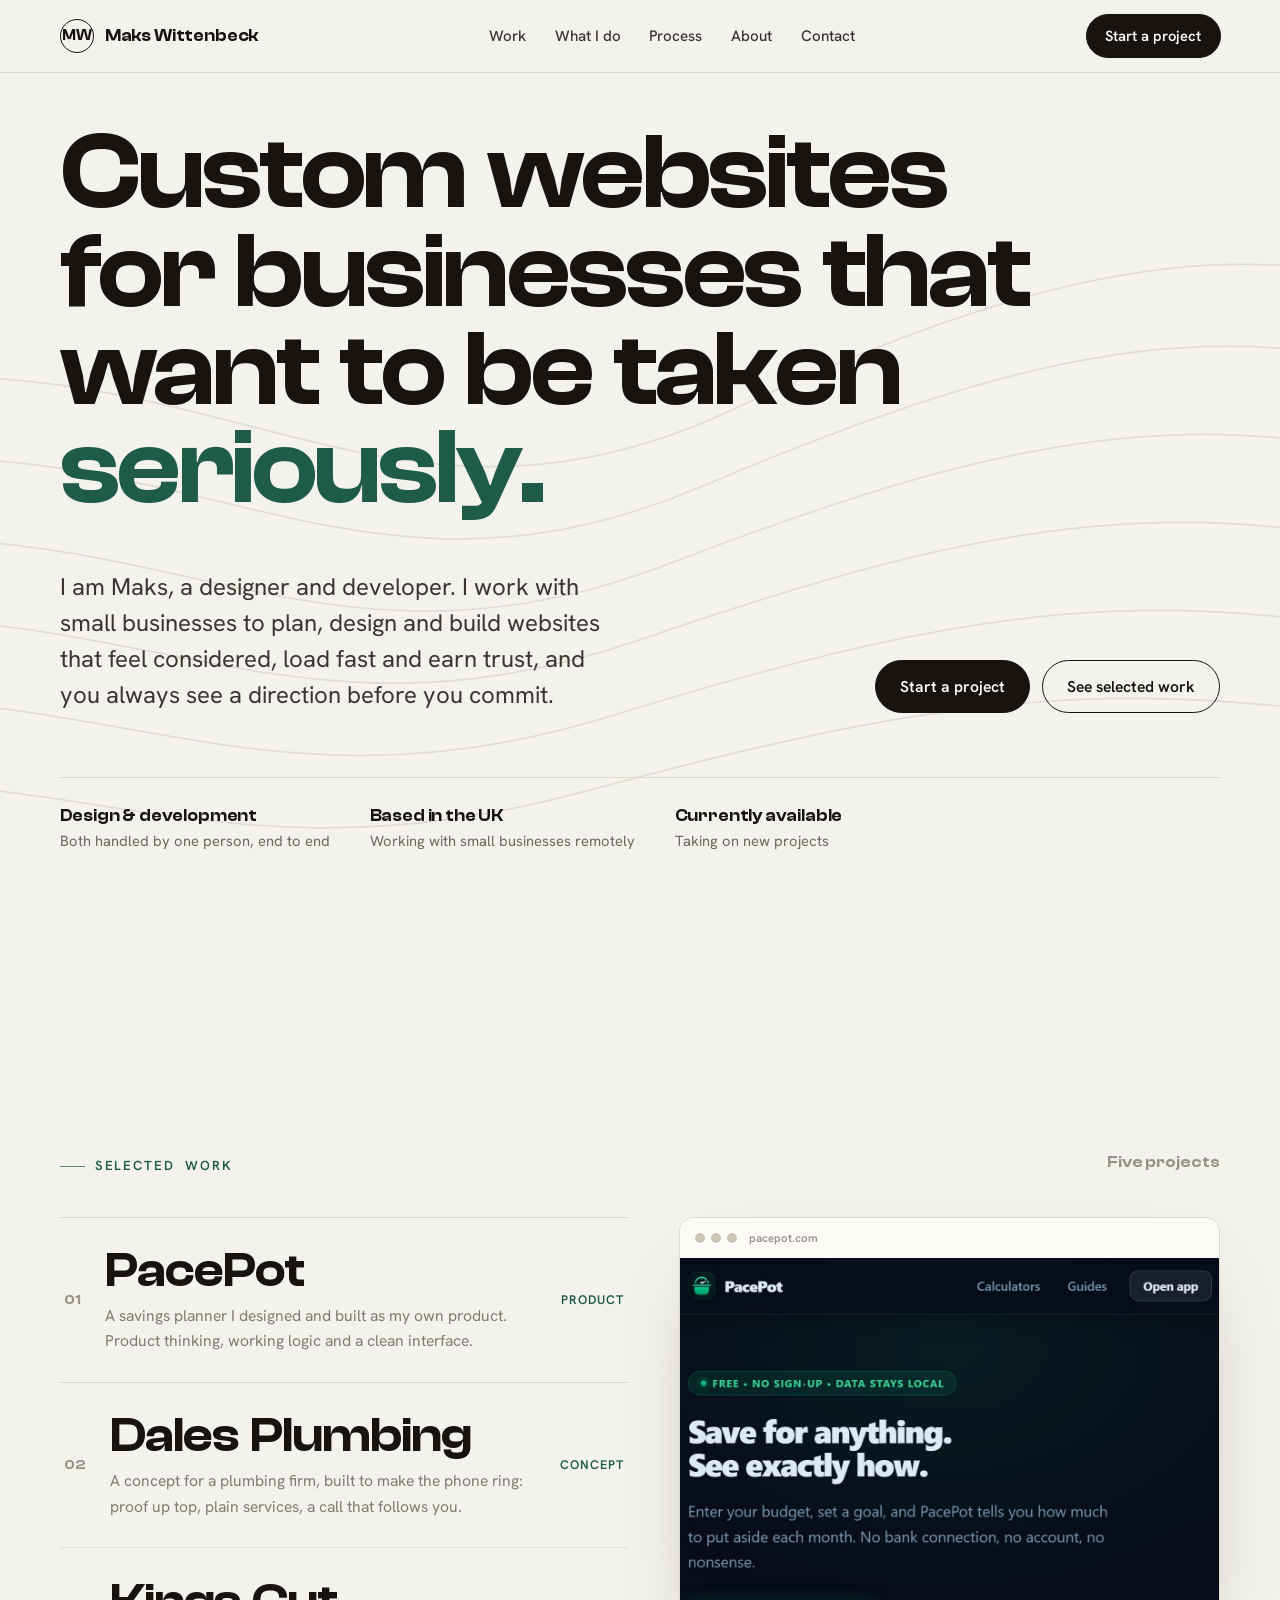
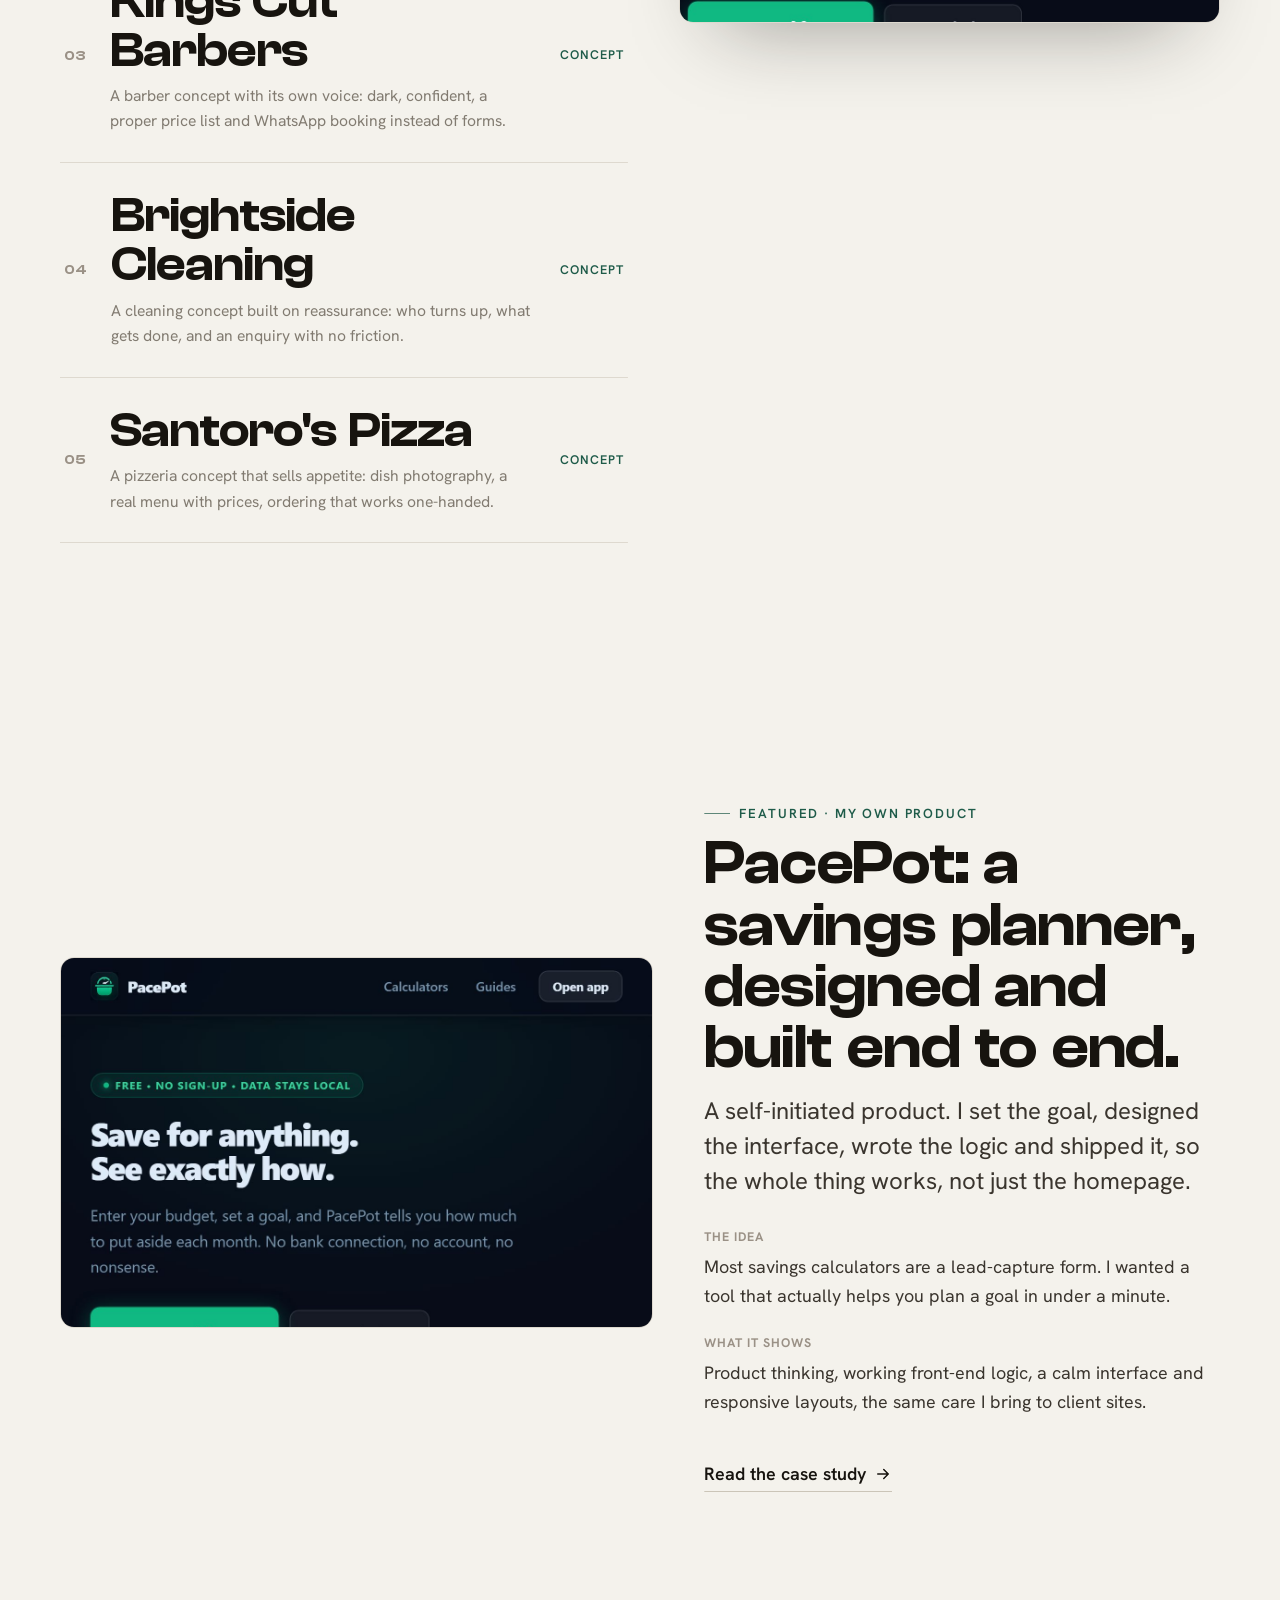
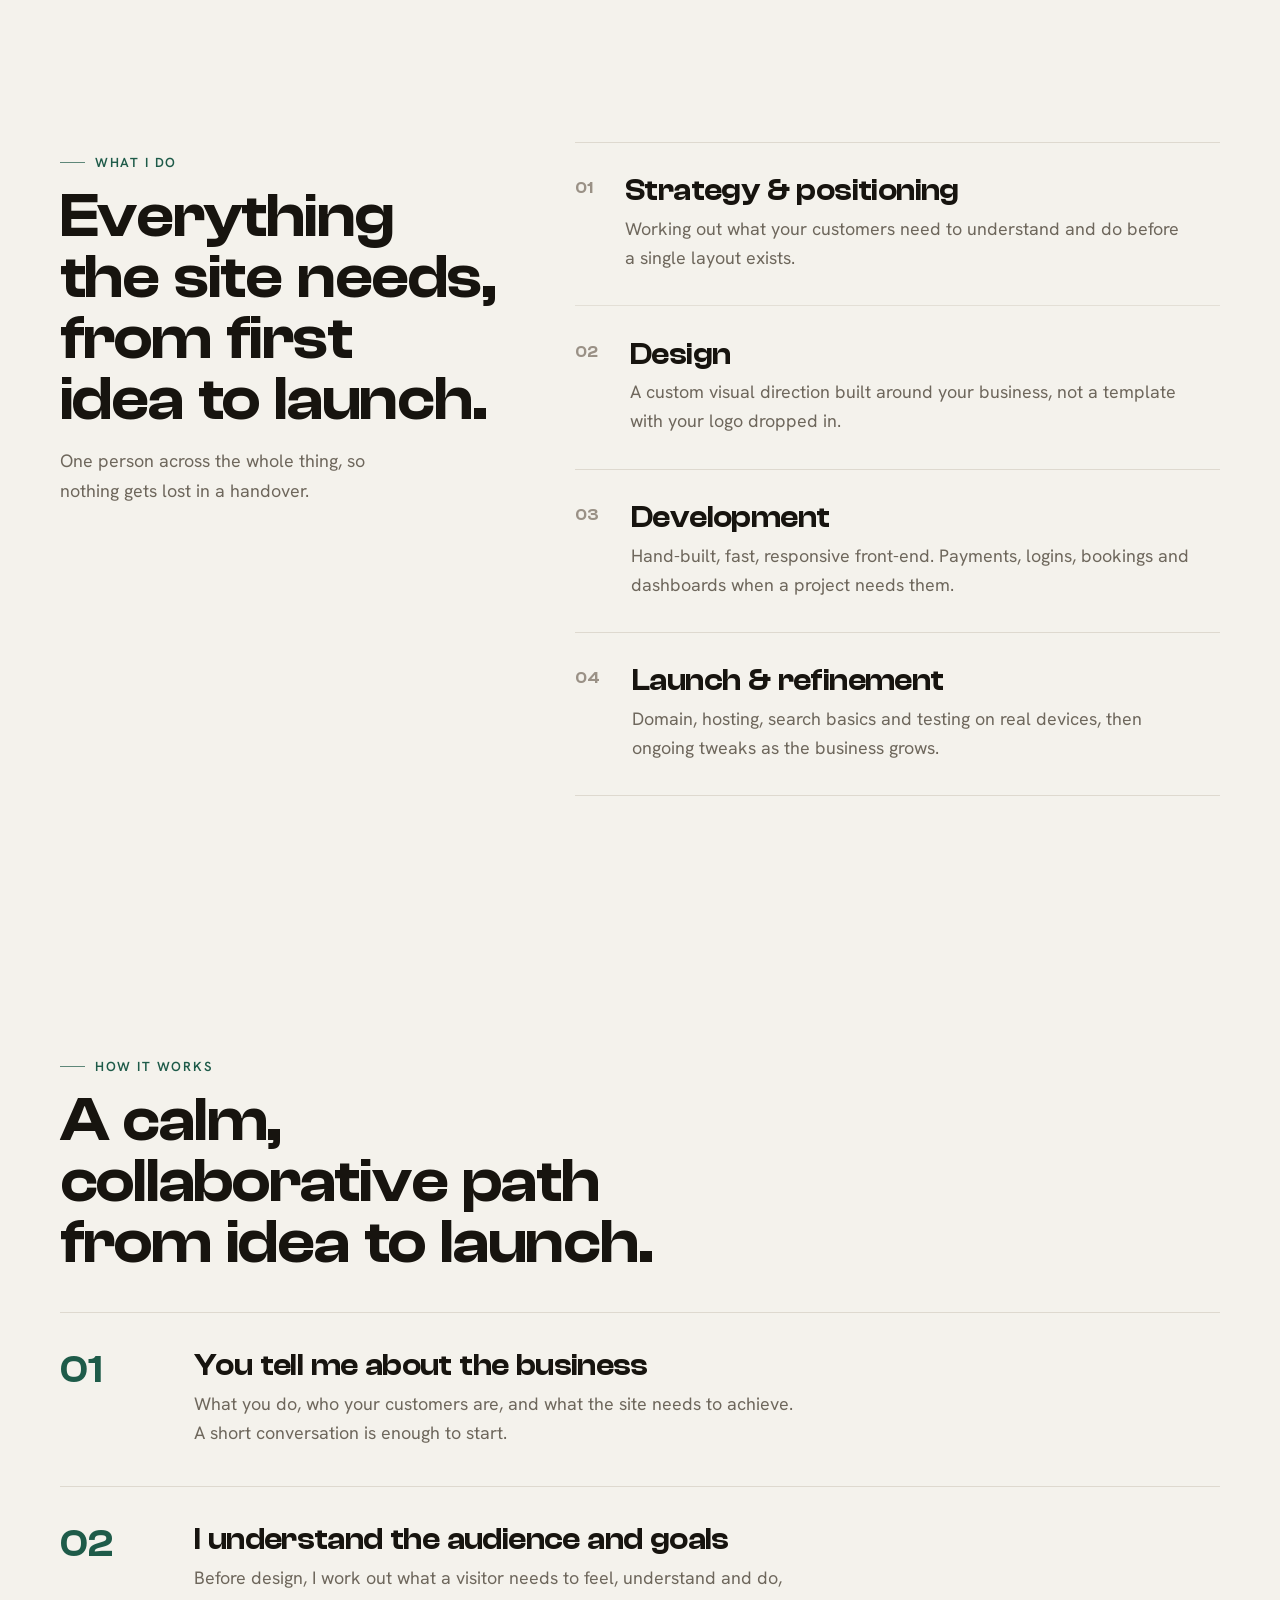
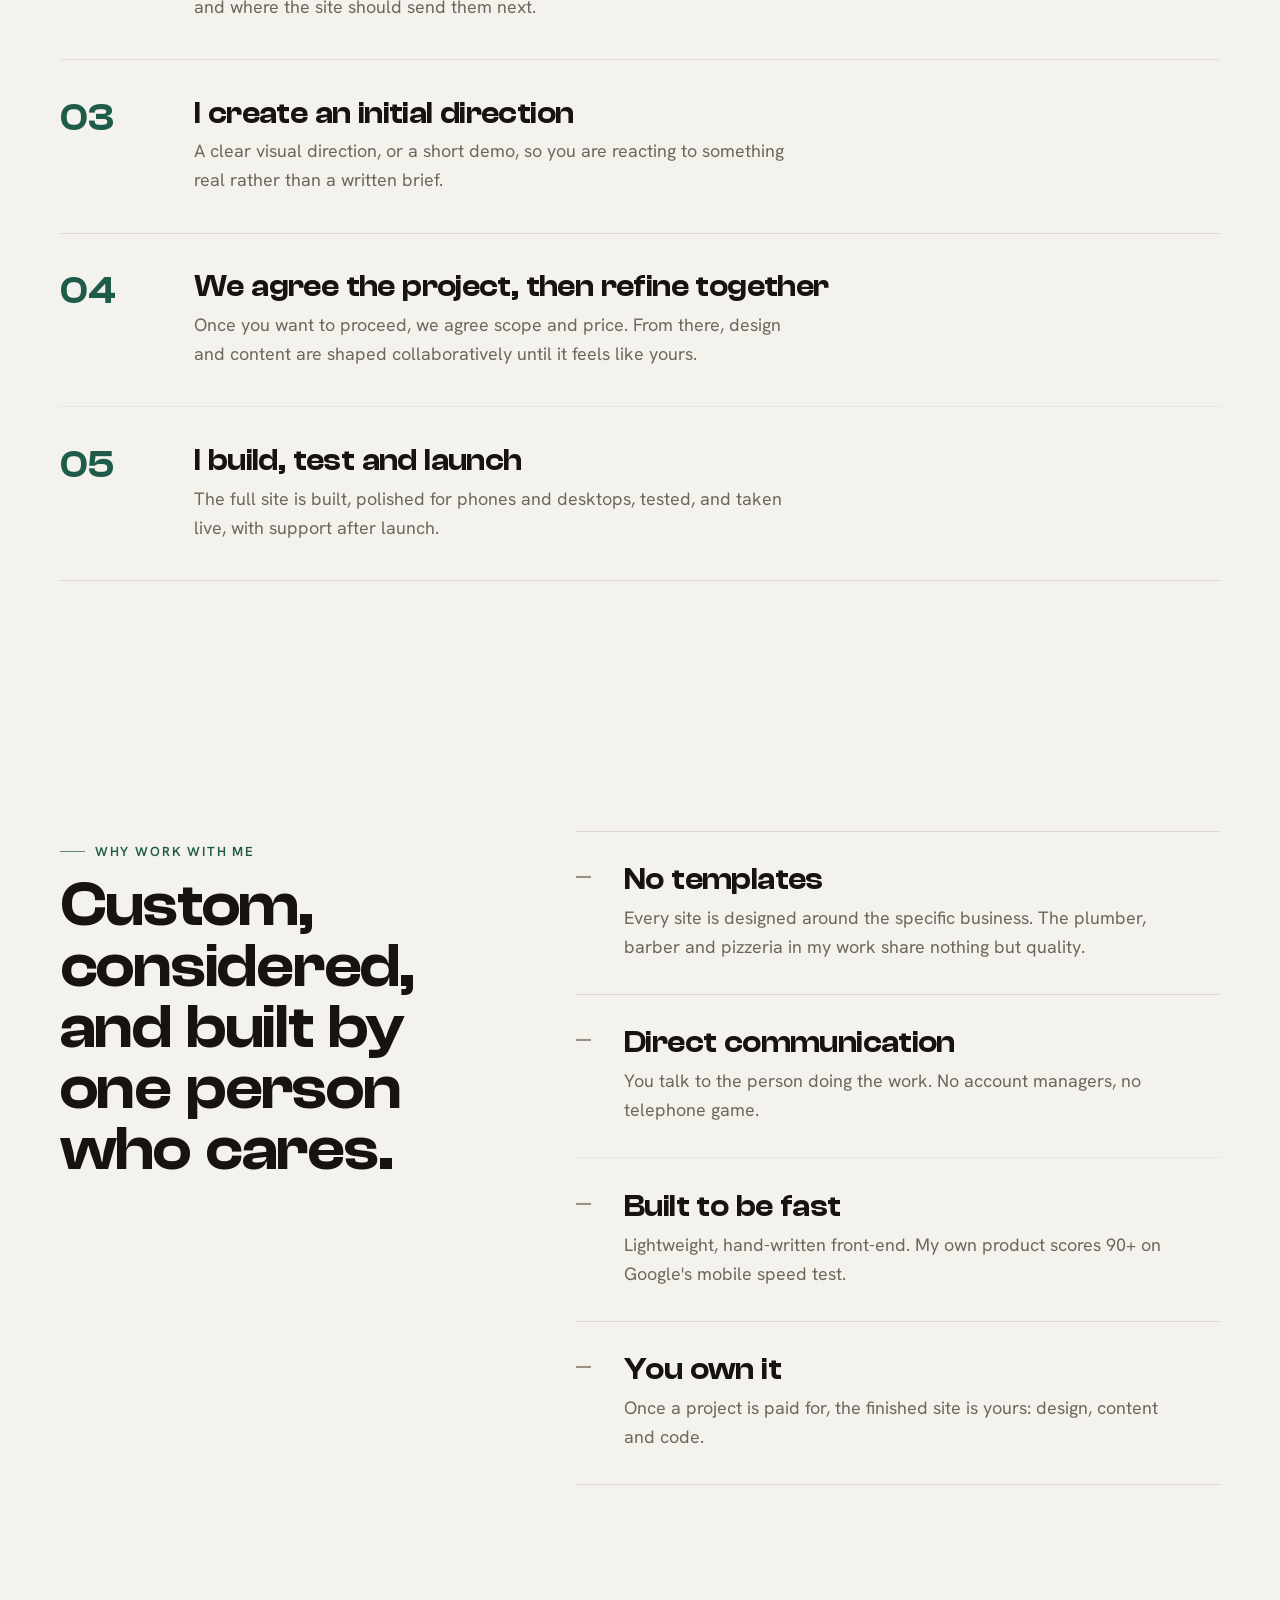
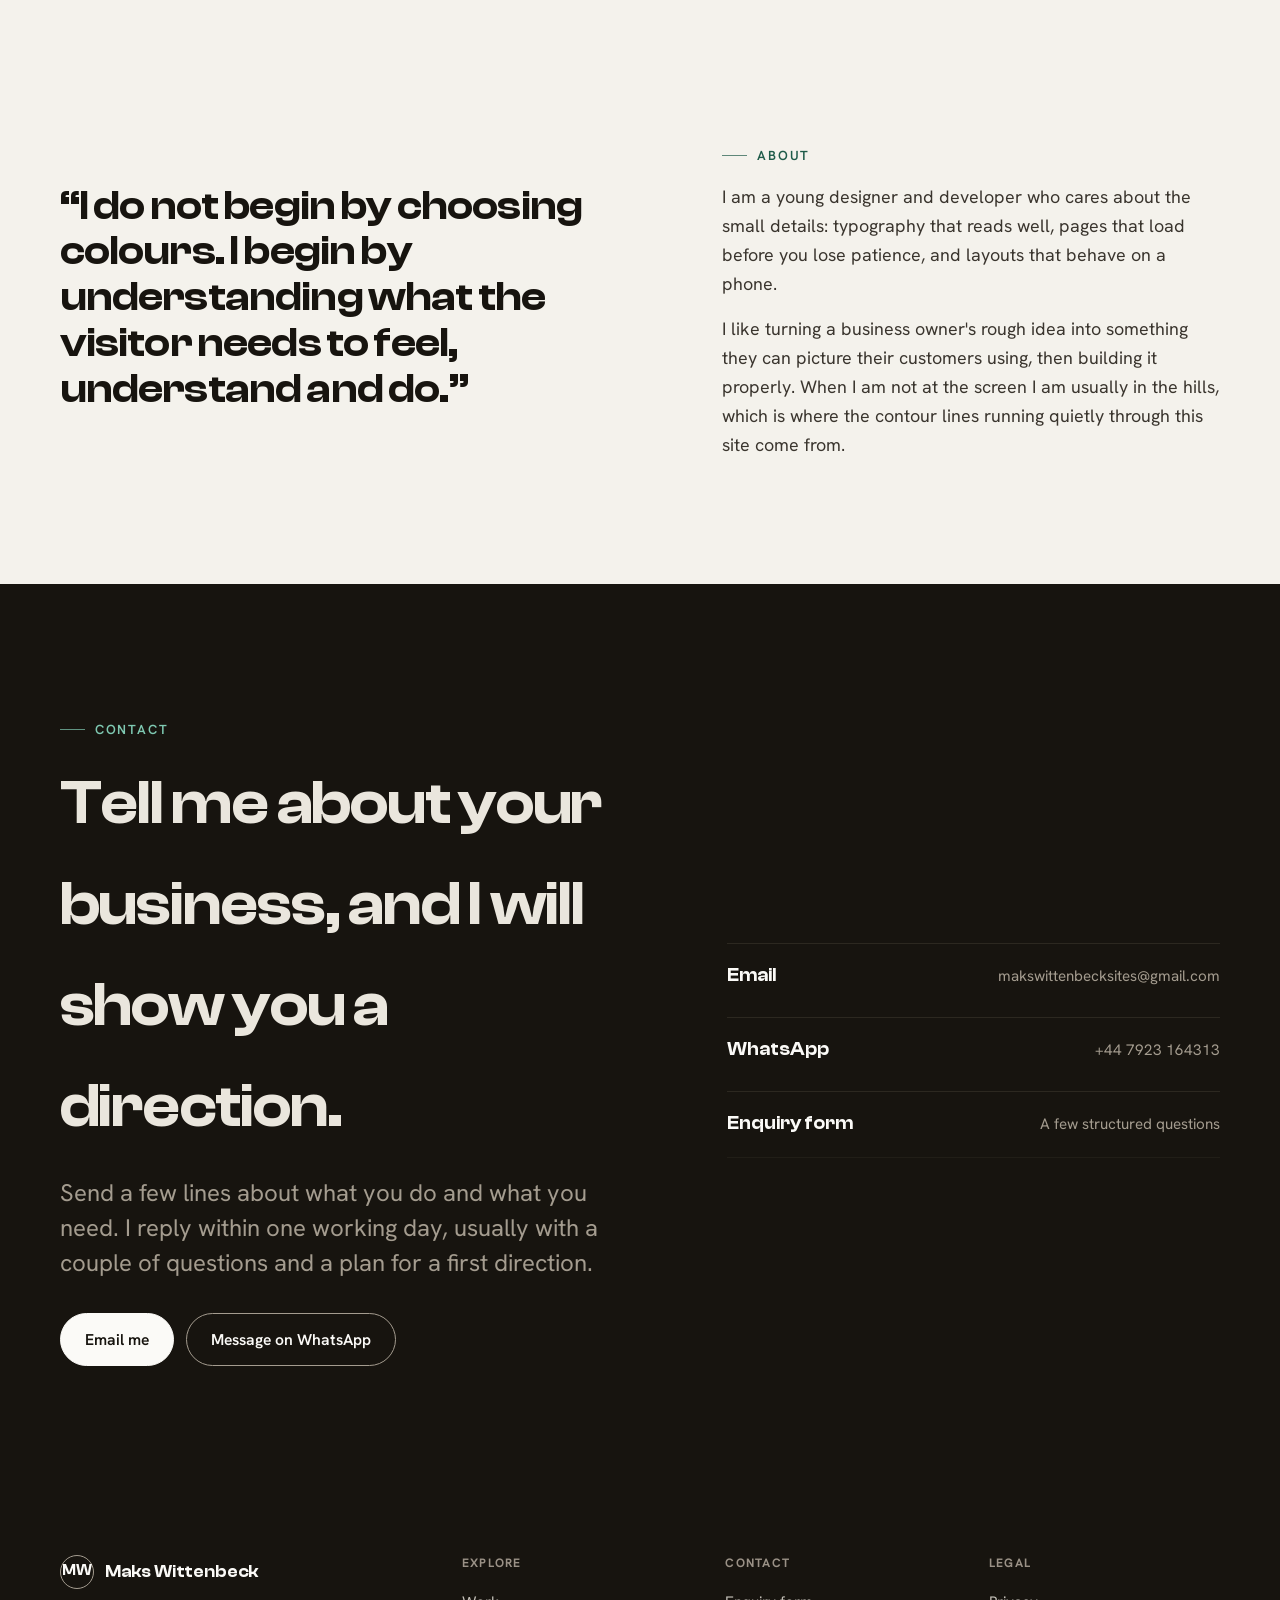
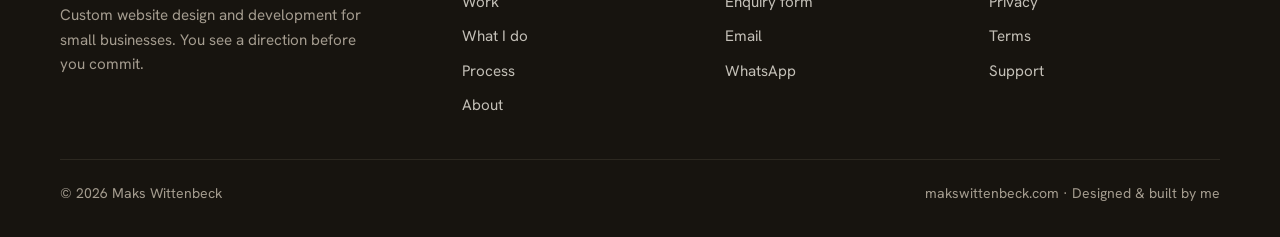
==== commit 628cd3fb: "Editorial studio redesign (homepage + design system) - New light editorial system: paper #f4f2ec, in" ====
--- a/index.html
+++ b/index.html
@@ -3,23 +3,23 @@
   <head>
     <meta charset="UTF-8" />
     <meta name="viewport" content="width=device-width, initial-scale=1.0" />
-    <title>Maks Wittenbeck | Demo-First Websites for Small Businesses</title>
+    <title>Maks Wittenbeck — Website Design &amp; Development for Small Businesses</title>
     <meta
       name="description"
-      content="Send your idea, get a working demo of your website within days, and pay only when you approve it. Web design for small businesses with five live projects to browse."
+      content="Maks Wittenbeck designs and builds custom websites for small businesses. You see a direction before you commit. Selected work, a clear process, and honest case studies."
     />
     <link rel="canonical" href="https://makswittenbeck.com/" />
-    <meta property="og:title" content="Maks Wittenbeck | Demo-First Websites for Small Businesses" />
-    <meta property="og:description" content="Send your idea, see a working demo of your website within days, and pay only when you approve it." />
+    <meta property="og:title" content="Maks Wittenbeck — Website Design &amp; Development for Small Businesses" />
+    <meta property="og:description" content="Custom websites for small businesses. You see a direction before you commit." />
     <meta property="og:type" content="website" />
     <meta property="og:url" content="https://makswittenbeck.com/" />
     <meta property="og:image" content="https://makswittenbeck.com/assets/social-preview.png" />
     <meta name="twitter:card" content="summary_large_image" />
-    <meta name="twitter:title" content="Maks Wittenbeck | Demo-First Websites for Small Businesses" />
-    <meta name="twitter:description" content="Send your idea, see a working demo of your website within days, and pay only when you approve it." />
-    <meta name="theme-color" content="#d93a22" />
+    <meta name="twitter:title" content="Maks Wittenbeck — Website Design &amp; Development for Small Businesses" />
+    <meta name="twitter:description" content="Custom websites for small businesses. You see a direction before you commit." />
+    <meta name="theme-color" content="#f4f2ec" />
     <link rel="icon" href="/assets/favicon.svg" type="image/svg+xml" />
-    <link rel="preload" href="/assets/fonts/clash-display-700.woff2" as="font" type="font/woff2" crossorigin />
+    <link rel="preload" href="/assets/fonts/clash-display-600.woff2" as="font" type="font/woff2" crossorigin />
     <link rel="preload" href="/assets/fonts/hanken-variable.woff2" as="font" type="font/woff2" crossorigin />
     <link rel="stylesheet" href="/styles.css" />
     <script type="application/ld+json">
@@ -27,10 +27,10 @@
         "@context": "https://schema.org",
         "@type": "Person",
         "name": "Maks Wittenbeck",
-        "jobTitle": "Web Designer",
+        "jobTitle": "Website Designer and Developer",
         "email": "mailto:makswittenbecksites@gmail.com",
         "url": "https://makswittenbeck.com/",
-        "knowsAbout": ["Web design", "Landing pages", "Mobile-first design", "Small business websites"]
+        "knowsAbout": ["Web design", "Web development", "Responsive design", "Small business websites"]
       }
     </script>
   </head>
@@ -38,20 +38,20 @@
     <a class="skip-link" href="#main">Skip to content</a>
 
     <header class="site-header">
-      <div class="container nav">
+      <div class="shell nav">
         <a class="brand" href="/" aria-label="Maks Wittenbeck home">
           <span class="brand-dot" aria-hidden="true"></span>
           <span>Maks Wittenbeck</span>
         </a>
         <nav class="nav-links" id="nav-links" aria-label="Primary">
-          <a href="/work/">Work</a>
-          <a href="/services/">Services</a>
-          <a href="/#process">Process</a>
-          <a href="/contact/#faq">FAQ</a>
-          <a href="/contact/">Contact</a>
+          <a href="#work">Work</a>
+          <a href="#services">What I do</a>
+          <a href="#process">Process</a>
+          <a href="#about">About</a>
+          <a href="#contact">Contact</a>
         </nav>
         <div class="nav-actions">
-          <a class="btn btn--primary btn--sm" href="/contact/">Start a demo</a>
+          <a class="btn btn--primary btn--sm" href="#contact" data-magnetic>Start a project</a>
           <button class="menu-toggle" type="button" aria-expanded="false" aria-controls="nav-links" aria-label="Toggle menu">
             <span class="menu-toggle__line"></span>
             <span class="menu-toggle__line"></span>
@@ -62,294 +62,278 @@
 
     <main id="main">
       <!-- Hero -->
-      <section class="hero">
-        <div class="container hero-grid">
-          <div class="hero-copy">
-            <h1>Websites you can see <span class="mark">before you commit.</span></h1>
-            <p class="lede">
-              Every other web designer asks you to pay first and hope. I do it the other
-              way round: I build a real, working demo of your site first, and you only
-              pay once you love where it is going.
+      <section class="hero" data-hero>
+        <div class="topo" aria-hidden="true">
+          <svg viewBox="0 0 1200 600" preserveAspectRatio="xMidYMid slice">
+            <path d="M-50 480 C 200 420 300 540 560 470 S 950 380 1260 460" />
+            <path d="M-50 430 C 220 360 320 500 580 420 S 980 320 1260 410" />
+            <path d="M-50 380 C 240 300 340 460 600 370 S 1000 260 1260 360" />
+            <path d="M-50 330 C 260 240 360 420 620 320 S 1020 200 1260 310" />
+            <path d="M-50 280 C 280 180 380 380 640 270 S 1040 140 1260 260" />
+            <path d="M-50 230 C 300 120 400 340 660 220 S 1060 90 1260 210" />
+          </svg>
+        </div>
+        <div class="shell hero__inner">
+          <h1 class="hero__statement">
+            <span class="line"><span class="reveal--line">Custom websites</span></span>
+            <span class="line"><span class="reveal--line">for businesses that</span></span>
+            <span class="line"><span class="reveal--line">want to be taken</span></span>
+            <span class="line"><span class="reveal--line accent">seriously.</span></span>
+          </h1>
+          <div class="hero__foot reveal">
+            <p>
+              I am Maks, a designer and developer. I work with small businesses to plan,
+              design and build websites that feel considered, load fast and earn trust,
+              and you always see a direction before you commit.
             </p>
-            <div class="hero-actions">
-              <a class="btn btn--primary" href="/contact/">Start a free demo</a>
-              <a class="btn btn--ghost" href="/work/">See the work</a>
-            </div>
-            <ul class="hero-trust">
-              <li><svg width="18" height="18" viewBox="0 0 24 24" fill="none" stroke="currentColor" stroke-width="2.6" stroke-linecap="round" stroke-linejoin="round"><path d="M20 6 9 17l-5-5"/></svg>First demo in days</li>
-              <li><svg width="18" height="18" viewBox="0 0 24 24" fill="none" stroke="currentColor" stroke-width="2.6" stroke-linecap="round" stroke-linejoin="round"><path d="M20 6 9 17l-5-5"/></svg>Pay only after you approve</li>
-              <li><svg width="18" height="18" viewBox="0 0 24 24" fill="none" stroke="currentColor" stroke-width="2.6" stroke-linecap="round" stroke-linejoin="round"><path d="M20 6 9 17l-5-5"/></svg>Built mobile-first</li>
-            </ul>
-          </div>
-          <div class="hero-media">
-            <div class="showcase" data-showcase>
-              <div class="showcase__frame">
-                <div class="showcase__bar" aria-hidden="true">
-                  <i></i><i></i><i></i>
-                  <span class="showcase__url" data-showcase-url>pacepot.com</span>
-                </div>
-                <div class="showcase__viewport">
-                  <div class="showcase__track" data-showcase-track>
-                    <div class="showcase__slide" data-name="PacePot" data-type="savings web app" data-url="pacepot.com"><img src="/assets/shot-pacepot.jpg" alt="The PacePot savings web app" width="1280" height="800" /></div>
-                    <div class="showcase__slide" data-name="Dales Plumbing &amp; Heating" data-type="plumber" data-url="dalesplumbing.co.uk"><img src="/assets/shot-plumbing.jpg" alt="A demo website for a plumbing and heating business" width="1280" height="800" loading="lazy" /></div>
-                    <div class="showcase__slide" data-name="Kings Cut Barbers" data-type="barber studio" data-url="kingscutbarbers.co.uk"><img src="/assets/shot-barber.jpg" alt="A demo website for a barbershop" width="1280" height="800" loading="lazy" /></div>
-                    <div class="showcase__slide" data-name="Brightside Cleaning" data-type="cleaner" data-url="brightsidecleaning.co.uk"><img src="/assets/shot-cleaning.jpg" alt="A demo website for a home cleaning business" width="1280" height="800" loading="lazy" /></div>
-                    <div class="showcase__slide" data-name="Santoro's Wood Fired Pizza" data-type="pizzeria" data-url="santoros.co.uk"><img src="/assets/shot-takeaway.jpg" alt="A demo website for a wood fired pizzeria" width="1280" height="800" loading="lazy" /></div>
+            <div class="hero__cta">
+              <a class="btn btn--primary" href="#contact" data-magnetic>Start a project</a>
+              <a class="btn btn--ghost" href="#work">See selected work</a>
+            </div>
+          </div>
+          <dl class="hero__meta reveal">
+            <div><b>Design &amp; development</b>Both handled by one person, end to end</div>
+            <div><b>Based in the UK</b>Working with small businesses remotely</div>
+            <div><b>Currently available</b>Taking on new projects</div>
+          </dl>
+        </div>
+      </section>
+
+      <!-- Selected work: interactive index -->
+      <section class="section" id="work">
+        <div class="shell">
+          <div class="index">
+            <div class="index__head reveal">
+              <h2><span class="eyebrow">Selected work</span></h2>
+              <p class="index__count">Five projects</p>
+            </div>
+            <div class="index__grid">
+              <!-- desktop preview stage -->
+              <div class="index__stage" data-stage aria-hidden="true">
+                <div class="index__frame">
+                  <div class="bar"><i></i><i></i><i></i><span class="url" data-stage-url>pacepot.com</span></div>
+                  <div class="index__shots">
+                    <div class="index__shot is-active" data-shot="0"><img src="/assets/shot-pacepot.jpg" alt="" /></div>
+                    <div class="index__shot" data-shot="1"><img src="/assets/shot-plumbing.jpg" alt="" /></div>
+                    <div class="index__shot" data-shot="2"><img src="/assets/shot-barber.jpg" alt="" /></div>
+                    <div class="index__shot" data-shot="3"><img src="/assets/shot-cleaning.jpg" alt="" /></div>
+                    <div class="index__shot" data-shot="4"><img src="/assets/shot-takeaway.jpg" alt="" /></div>
                   </div>
                 </div>
               </div>
-              <div class="showcase__controls">
-                <div class="showcase__arrows">
-                  <button class="showcase__arrow" type="button" data-showcase-prev aria-label="Previous project"><svg width="18" height="18" viewBox="0 0 24 24" fill="none" stroke="currentColor" stroke-width="2.6" stroke-linecap="round" stroke-linejoin="round"><path d="M15 18l-6-6 6-6"/></svg></button>
-                  <button class="showcase__arrow" type="button" data-showcase-next aria-label="Next project"><svg width="18" height="18" viewBox="0 0 24 24" fill="none" stroke="currentColor" stroke-width="2.6" stroke-linecap="round" stroke-linejoin="round"><path d="M9 6l6 6-6 6"/></svg></button>
+
+              <div class="index__list" data-index>
+                <a class="index__item reveal" href="/work/pacepot/" data-i="0" data-url="pacepot.com">
+                  <span class="index__num">01</span>
+                  <span class="index__body">
+                    <h3>PacePot</h3>
+                    <p>A savings planner I designed and built as my own product. Product thinking, working logic and a clean interface.</p>
+                    <span class="index__thumb"><img src="/assets/shot-pacepot.jpg" alt="Screenshot of the PacePot savings app" loading="lazy" width="1280" height="800" /></span>
+                  </span>
+                  <span class="index__tag">Product</span>
+                </a>
+                <a class="index__item reveal" href="/work/dales-plumbing/" data-i="1" data-url="dalesplumbing.co.uk">
+                  <span class="index__num">02</span>
+                  <span class="index__body">
+                    <h3>Dales Plumbing</h3>
+                    <p>A concept for a plumbing firm, built to make the phone ring: proof up top, plain services, a call that follows you.</p>
+                    <span class="index__thumb"><img src="/assets/shot-plumbing.jpg" alt="Screenshot of the Dales Plumbing concept site" loading="lazy" width="1280" height="800" /></span>
+                  </span>
+                  <span class="index__tag">Concept</span>
+                </a>
+                <a class="index__item reveal" href="/work/kings-cut-barbers/" data-i="2" data-url="kingscutbarbers.co.uk">
+                  <span class="index__num">03</span>
+                  <span class="index__body">
+                    <h3>Kings Cut Barbers</h3>
+                    <p>A barber concept with its own voice: dark, confident, a proper price list and WhatsApp booking instead of forms.</p>
+                    <span class="index__thumb"><img src="/assets/shot-barber.jpg" alt="Screenshot of the Kings Cut Barbers concept site" loading="lazy" width="1280" height="800" /></span>
+                  </span>
+                  <span class="index__tag">Concept</span>
+                </a>
+                <a class="index__item reveal" href="/work/brightside-cleaning/" data-i="3" data-url="brightsidecleaning.co.uk">
+                  <span class="index__num">04</span>
+                  <span class="index__body">
+                    <h3>Brightside Cleaning</h3>
+                    <p>A cleaning concept built on reassurance: who turns up, what gets done, and an enquiry with no friction.</p>
+                    <span class="index__thumb"><img src="/assets/shot-cleaning.jpg" alt="Screenshot of the Brightside Cleaning concept site" loading="lazy" width="1280" height="800" /></span>
+                  </span>
+                  <span class="index__tag">Concept</span>
+                </a>
+                <a class="index__item reveal" href="/work/santoros-pizza/" data-i="4" data-url="santoros.co.uk">
+                  <span class="index__num">05</span>
+                  <span class="index__body">
+                    <h3>Santoro's Pizza</h3>
+                    <p>A pizzeria concept that sells appetite: dish photography, a real menu with prices, ordering that works one-handed.</p>
+                    <span class="index__thumb"><img src="/assets/shot-takeaway.jpg" alt="Screenshot of the Santoro's Pizza concept site" loading="lazy" width="1280" height="800" /></span>
+                  </span>
+                  <span class="index__tag">Concept</span>
+                </a>
+              </div>
+            </div>
+          </div>
+        </div>
+      </section>
+
+      <!-- Featured case study -->
+      <section class="section" aria-label="Featured project">
+        <div class="shell">
+          <div class="feature__grid">
+            <a class="feature__media reveal reveal--mask" href="/work/pacepot/" aria-label="Read the PacePot case study">
+              <img src="/assets/shot-pacepot.jpg" alt="The PacePot savings planner homepage" width="1280" height="800" loading="lazy" />
+            </a>
+            <div class="feature__body reveal">
+              <span class="eyebrow">Featured &middot; my own product</span>
+              <h2>PacePot: a savings planner, designed and built end to end.</h2>
+              <p class="lede" style="margin-top:1rem">
+                A self-initiated product. I set the goal, designed the interface, wrote the
+                logic and shipped it, so the whole thing works, not just the homepage.
+              </p>
+              <dl class="feature__note">
+                <div>
+                  <dt>The idea</dt>
+                  <dd>Most savings calculators are a lead-capture form. I wanted a tool that actually helps you plan a goal in under a minute.</dd>
                 </div>
-                <p class="showcase__caption" data-showcase-caption aria-live="polite">PacePot <span>&middot; savings web app</span></p>
-                <div class="showcase__dots" role="tablist" aria-label="Choose a project" data-showcase-dots></div>
-              </div>
-            </div>
-          </div>
-        </div>
-      </section>
-
-      <!-- Difference -->
-      <section class="section" id="difference">
-        <div class="container">
-          <div class="section-head reveal">
-            <h2>Most web design works backwards.</h2>
-            <p>You pay up front and hope it turns out. I put the risk on me instead, so you decide with the real thing in front of you.</p>
-          </div>
-          <div class="contrast">
-            <div class="contrast__col contrast__col--them reveal reveal--left">
-              <span class="contrast__tag">The usual way</span>
-              <h3>Pay first, hope later.</h3>
-              <ul class="contrast__list">
-                <li><svg class="contrast__ic" width="20" height="20" viewBox="0 0 24 24" fill="none" stroke="currentColor" stroke-width="2.4" stroke-linecap="round" stroke-linejoin="round"><path d="M18 6 6 18M6 6l12 12"/></svg>A deposit before you have seen a single thing.</li>
-                <li><svg class="contrast__ic" width="20" height="20" viewBox="0 0 24 24" fill="none" stroke="currentColor" stroke-width="2.4" stroke-linecap="round" stroke-linejoin="round"><path d="M18 6 6 18M6 6l12 12"/></svg>Weeks of waiting on mockups and email chains.</li>
-                <li><svg class="contrast__ic" width="20" height="20" viewBox="0 0 24 24" fill="none" stroke="currentColor" stroke-width="2.4" stroke-linecap="round" stroke-linejoin="round"><path d="M18 6 6 18M6 6l12 12"/></svg>A stock template with your logo dropped on top.</li>
-                <li><svg class="contrast__ic" width="20" height="20" viewBox="0 0 24 24" fill="none" stroke="currentColor" stroke-width="2.4" stroke-linecap="round" stroke-linejoin="round"><path d="M18 6 6 18M6 6l12 12"/></svg>If it misses, your money is already gone.</li>
-              </ul>
-            </div>
-            <div class="contrast__col contrast__col--me reveal reveal--right">
-              <span class="contrast__tag">With me</span>
-              <h3>See it first, pay when you are sure.</h3>
-              <ul class="contrast__list">
-                <li><svg class="contrast__ic" width="20" height="20" viewBox="0 0 24 24" fill="none" stroke="currentColor" stroke-width="2.6" stroke-linecap="round" stroke-linejoin="round"><path d="M20 6 9 17l-5-5"/></svg>A real, working demo of your site within days.</li>
-                <li><svg class="contrast__ic" width="20" height="20" viewBox="0 0 24 24" fill="none" stroke="currentColor" stroke-width="2.6" stroke-linecap="round" stroke-linejoin="round"><path d="M20 6 9 17l-5-5"/></svg>Change anything: layout, words, colours, photos.</li>
-                <li><svg class="contrast__ic" width="20" height="20" viewBox="0 0 24 24" fill="none" stroke="currentColor" stroke-width="2.6" stroke-linecap="round" stroke-linejoin="round"><path d="M20 6 9 17l-5-5"/></svg>Designed around your trade, never a stock template.</li>
-                <li><svg class="contrast__ic" width="20" height="20" viewBox="0 0 24 24" fill="none" stroke="currentColor" stroke-width="2.6" stroke-linecap="round" stroke-linejoin="round"><path d="M20 6 9 17l-5-5"/></svg>You only pay once you love the direction.</li>
-              </ul>
-            </div>
-          </div>
-        </div>
-      </section>
-
-      <!-- Stat strip -->
-      <section class="section--tight">
-        <div class="container">
-          <div class="stat-strip reveal">
-            <div class="stat"><b>5</b><span>live projects to browse</span></div>
-            <div class="stat"><b>90+</b><span>Google speed score</span></div>
-            <div class="stat"><b>1</b><span>designer, start to finish</span></div>
-            <div class="stat"><b>&pound;0</b><span>until you approve</span></div>
+                <div>
+                  <dt>What it shows</dt>
+                  <dd>Product thinking, working front-end logic, a calm interface and responsive layouts, the same care I bring to client sites.</dd>
+                </div>
+              </dl>
+              <a class="arrow-link" href="/work/pacepot/" style="margin-top:1.6rem">Read the case study
+                <svg width="18" height="18" viewBox="0 0 24 24" fill="none" stroke="currentColor" stroke-width="2" stroke-linecap="round" stroke-linejoin="round"><path d="M5 12h14M13 6l6 6-6 6"/></svg>
+              </a>
+            </div>
+          </div>
+        </div>
+      </section>
+
+      <!-- What I do -->
+      <section class="section" id="services">
+        <div class="shell split split--sticky">
+          <div class="reveal">
+            <span class="eyebrow">What I do</span>
+            <h2 style="font-size:var(--fs-h2);margin-top:0.8rem">Everything the site needs, from first idea to launch.</h2>
+            <p class="muted" style="margin-top:1rem;max-width:34ch">One person across the whole thing, so nothing gets lost in a handover.</p>
+          </div>
+          <div class="rows">
+            <div class="row reveal"><span class="row__k">01</span><div><h3>Strategy &amp; positioning</h3><p>Working out what your customers need to understand and do before a single layout exists.</p></div></div>
+            <div class="row reveal"><span class="row__k">02</span><div><h3>Design</h3><p>A custom visual direction built around your business, not a template with your logo dropped in.</p></div></div>
+            <div class="row reveal"><span class="row__k">03</span><div><h3>Development</h3><p>Hand-built, fast, responsive front-end. Payments, logins, bookings and dashboards when a project needs them.</p></div></div>
+            <div class="row reveal"><span class="row__k">04</span><div><h3>Launch &amp; refinement</h3><p>Domain, hosting, search basics and testing on real devices, then ongoing tweaks as the business grows.</p></div></div>
           </div>
         </div>
       </section>
 
       <!-- Process -->
       <section class="section" id="process">
-        <div class="container">
+        <div class="shell">
           <div class="section-head reveal">
-            <h2>See it before you spend anything.</h2>
-            <p>You do not need a brief or a finished plan. The first thing you judge is a real website, built around your business.</p>
-          </div>
-          <div class="steps" data-stagger>
-            <article class="step reveal"><span class="step__num">1</span><div><h3>Send me your idea</h3><p>Tell me what your business does and what the site should achieve. A few sentences is plenty to start.</p></div></article>
-            <article class="step reveal"><span class="step__num">2</span><div><h3>I build a demo concept</h3><p>Within days you get a link to a short working version of your site, designed around your business. No cost, no obligation.</p></div></article>
-            <article class="step reveal"><span class="step__num">3</span><div><h3>We refine it together</h3><p>You tell me what feels right and what does not. Design, words, photos, and structure get adjusted until it feels like yours.</p></div></article>
-            <article class="step reveal"><span class="step__num">4</span><div><h3>You approve and pay</h3><p>Happy with the direction? You get a fixed price, you pay, and the full build begins. You never pay for something you have not seen.</p></div></article>
-            <article class="step reveal"><span class="step__num">5</span><div><h3>I build and launch it</h3><p>Every page finished, polished for phones and desktops, the technical setup handled, and the site goes live.</p></div></article>
-          </div>
-        </div>
-      </section>
-
-      <!-- Work -->
-      <section class="section" id="work">
-        <div class="container">
-          <div class="section-head reveal">
-            <h2>Proof, not promises.</h2>
-            <p>Every project below is deployed and working right now. Real screenshots, real links, a different design language for each business.</p>
-          </div>
-          <div class="work-grid" data-stagger>
-            <article class="project reveal">
-              <div class="project__media">
-                <span class="project__badge"><span class="dot"></span>Live product</span>
-                <img src="/assets/shot-pacepot.jpg" alt="Screenshot of the PacePot savings app" width="1280" height="800" loading="lazy" />
-              </div>
-              <div class="project__body">
-                <p class="project__type">Product / web app</p>
-                <h3><a class="project__link" href="/work/pacepot/">PacePot</a></h3>
-                <p>A savings app I designed, built, and shipped as my own product. It shows the full range: product thinking, working logic, and a clean interface.</p>
-                <div class="tags"><span>App UI</span><span>Product design</span><span>Mobile-first</span></div>
-                <div class="project__foot"><span class="arrow-link">Read the case study <svg width="16" height="16" viewBox="0 0 24 24" fill="none" stroke="currentColor" stroke-width="2.6" stroke-linecap="round" stroke-linejoin="round"><path d="M5 12h14M13 6l6 6-6 6"/></svg></span></div>
-              </div>
-            </article>
-
-            <article class="project reveal">
-              <div class="project__media">
-                <span class="project__badge"><span class="dot"></span>Live demo</span>
-                <img src="/assets/shot-plumbing.jpg" alt="Screenshot of the Dales Plumbing and Heating demo site" width="1280" height="800" loading="lazy" />
-              </div>
-              <div class="project__body">
-                <p class="project__type">Trade / plumbing</p>
-                <h3><a class="project__link" href="/work/dales-plumbing/">Dales Plumbing &amp; Heating</a></h3>
-                <p>What a site built to make the phone ring looks like: proof above the fold, plain-word services, and a call button that follows you down the page.</p>
-                <div class="tags"><span>Services</span><span>Sticky call bar</span><span>Local SEO</span></div>
-                <div class="project__foot"><span class="arrow-link">Read the case study <svg width="16" height="16" viewBox="0 0 24 24" fill="none" stroke="currentColor" stroke-width="2.6" stroke-linecap="round" stroke-linejoin="round"><path d="M5 12h14M13 6l6 6-6 6"/></svg></span></div>
-              </div>
-            </article>
-
-            <article class="project reveal">
-              <div class="project__media">
-                <span class="project__badge"><span class="dot"></span>Live demo</span>
-                <img src="/assets/shot-barber.jpg" alt="Screenshot of the Kings Cut Barbers demo site" width="1280" height="800" loading="lazy" />
-              </div>
-              <div class="project__body">
-                <p class="project__type">Barber studio</p>
-                <h3><a class="project__link" href="/work/kings-cut-barbers/">Kings Cut Barbers</a></h3>
-                <p>The same designer, a completely different feel: bold and confident, with a proper price list and WhatsApp booking. Style follows the business.</p>
-                <div class="tags"><span>Price list</span><span>WhatsApp booking</span><span>Editorial</span></div>
-                <div class="project__foot"><span class="arrow-link">Read the case study <svg width="16" height="16" viewBox="0 0 24 24" fill="none" stroke="currentColor" stroke-width="2.6" stroke-linecap="round" stroke-linejoin="round"><path d="M5 12h14M13 6l6 6-6 6"/></svg></span></div>
-              </div>
-            </article>
-
-            <article class="project reveal">
-              <div class="project__media">
-                <span class="project__badge"><span class="dot"></span>Live demo</span>
-                <img src="/assets/shot-takeaway.jpg" alt="Screenshot of the Santoro's Wood Fired Pizza demo site" width="1280" height="800" loading="lazy" />
-              </div>
-              <div class="project__body">
-                <p class="project__type">Takeaway / pizzeria</p>
-                <h3><a class="project__link" href="/work/santoros-pizza/">Santoro's Wood Fired Pizza</a></h3>
-                <p>How a site sells appetite: dish photography up top, a structured menu with prices instead of a PDF, and ordering that works one-handed on a phone.</p>
-                <div class="tags"><span>Menu</span><span>Ordering</span><span>Photography</span></div>
-                <div class="project__foot"><span class="arrow-link">Read the case study <svg width="16" height="16" viewBox="0 0 24 24" fill="none" stroke="currentColor" stroke-width="2.6" stroke-linecap="round" stroke-linejoin="round"><path d="M5 12h14M13 6l6 6-6 6"/></svg></span></div>
-              </div>
-            </article>
-          </div>
-          <div style="margin-top:2rem">
-            <a class="btn btn--ghost" href="/work/">View all work</a>
-          </div>
-        </div>
-      </section>
-
-      <!-- Services (dark band) -->
-      <section class="section dark" id="services">
-        <div class="container">
-          <div class="section-head reveal">
-            <h2>What I can build for you.</h2>
-            <p>Four ways in, depending on where your business is starting from.</p>
-          </div>
-          <div class="grid grid--2" data-stagger>
-            <article class="card card--hover reveal">
-              <span class="card-icon"><svg width="22" height="22" viewBox="0 0 24 24" fill="none" stroke="currentColor" stroke-width="2" stroke-linecap="round" stroke-linejoin="round"><rect x="3" y="4" width="18" height="14" rx="2"/><path d="M3 9h18M8 21h8"/></svg></span>
-              <h3>Business websites</h3>
-              <p>The full picture: services, location, proof, and contact details, organised the way customers actually look for them.</p>
-            </article>
-            <article class="card card--hover reveal">
-              <span class="card-icon"><svg width="22" height="22" viewBox="0 0 24 24" fill="none" stroke="currentColor" stroke-width="2" stroke-linecap="round" stroke-linejoin="round"><path d="M13 2 3 14h9l-1 8 10-12h-9l1-8z"/></svg></span>
-              <h3>Landing pages</h3>
-              <p>One offer, one audience, one next step. For a specific service, a promotion, or an ad campaign that needs a better place to land.</p>
-            </article>
-            <article class="card card--hover reveal">
-              <span class="card-icon"><svg width="22" height="22" viewBox="0 0 24 24" fill="none" stroke="currentColor" stroke-width="2" stroke-linecap="round" stroke-linejoin="round"><rect x="7" y="2" width="10" height="20" rx="2"/><path d="M11 18h2"/></svg></span>
-              <h3>Mobile-first design</h3>
-              <p>Your customers arrive on phones, often in a hurry. Every layout starts on a small screen and expands cleanly to desktop.</p>
-            </article>
-            <article class="card card--hover reveal">
-              <span class="card-icon"><svg width="22" height="22" viewBox="0 0 24 24" fill="none" stroke="currentColor" stroke-width="2" stroke-linecap="round" stroke-linejoin="round"><path d="M21 12a9 9 0 1 1-3-6.7L21 8"/><path d="M21 3v5h-5"/></svg></span>
-              <h3>Redesign concepts</h3>
-              <p>A sharper version of your current site, built alongside it so you can compare the two on real screens before deciding anything.</p>
-            </article>
-          </div>
-          <div style="margin-top:1.8rem"><a class="arrow-link" href="/services/">More about services and pricing <svg width="16" height="16" viewBox="0 0 24 24" fill="none" stroke="currentColor" stroke-width="2.6" stroke-linecap="round" stroke-linejoin="round"><path d="M5 12h14M13 6l6 6-6 6"/></svg></a></div>
-        </div>
-      </section>
-
-      <!-- Capabilities -->
-      <section class="section" id="capabilities">
-        <div class="container caps">
-          <div class="caps__intro reveal reveal--left">
-            <h2>More than a brochure, when you need it.</h2>
-            <p>Plenty of businesses just need clear pages and an easy way to get in touch. But when you are ready for more, your site can do more. This is the kind of thing I build in.</p>
-            <a class="btn btn--primary" href="/contact/" style="margin-top:1.6rem">Talk through your idea</a>
-          </div>
-          <ul class="caps__list reveal reveal--right">
-            <li>
-              <span class="caps__ic"><svg width="20" height="20" viewBox="0 0 24 24" fill="none" stroke="currentColor" stroke-width="2" stroke-linecap="round" stroke-linejoin="round"><rect x="2" y="5" width="20" height="14" rx="2"/><path d="M2 10h20"/></svg></span>
-              <div><b>Online payments</b><span>Take bookings, deposits, or sell directly with secure Stripe checkout.</span></div>
-            </li>
-            <li>
-              <span class="caps__ic"><svg width="20" height="20" viewBox="0 0 24 24" fill="none" stroke="currentColor" stroke-width="2" stroke-linecap="round" stroke-linejoin="round"><rect x="4" y="10" width="16" height="11" rx="2"/><path d="M8 10V7a4 4 0 0 1 8 0v3"/></svg></span>
-              <div><b>Customer logins and accounts</b><span>Member areas, client portals, and admin logins to manage it all.</span></div>
-            </li>
-            <li>
-              <span class="caps__ic"><svg width="20" height="20" viewBox="0 0 24 24" fill="none" stroke="currentColor" stroke-width="2" stroke-linecap="round" stroke-linejoin="round"><rect x="3" y="4" width="18" height="17" rx="2"/><path d="M3 9h18M8 2v4M16 2v4"/></svg></span>
-              <div><b>Sign-ups and bookings</b><span>Appointment, enquiry, and registration forms that capture the right details.</span></div>
-            </li>
-            <li>
-              <span class="caps__ic"><svg width="20" height="20" viewBox="0 0 24 24" fill="none" stroke="currentColor" stroke-width="2" stroke-linecap="round" stroke-linejoin="round"><rect x="2" y="4" width="20" height="16" rx="2"/><path d="m2 7 10 7 10-7"/></svg></span>
-              <div><b>Newsletters and email capture</b><span>Grow a mailing list and stay in front of past customers.</span></div>
-            </li>
-            <li>
-              <span class="caps__ic"><svg width="20" height="20" viewBox="0 0 24 24" fill="none" stroke="currentColor" stroke-width="2" stroke-linecap="round" stroke-linejoin="round"><path d="M4 6h16M4 12h16M4 18h16"/><circle cx="9" cy="6" r="2"/><circle cx="15" cy="12" r="2"/><circle cx="9" cy="18" r="2"/></svg></span>
-              <div><b>Manage it yourself</b><span>Update content, prices, and bookings from a simple dashboard, no code needed.</span></div>
-            </li>
-            <li>
-              <span class="caps__ic"><svg width="20" height="20" viewBox="0 0 24 24" fill="none" stroke="currentColor" stroke-width="2" stroke-linecap="round" stroke-linejoin="round"><path d="M10 13a5 5 0 0 0 7 0l3-3a5 5 0 0 0-7-7l-1 1"/><path d="M14 11a5 5 0 0 0-7 0l-3 3a5 5 0 0 0 7 7l1-1"/></svg></span>
-              <div><b>Connect your tools</b><span>Link up the booking, payment, and marketing tools you already use.</span></div>
-            </li>
-          </ul>
-        </div>
-      </section>
-
-      <!-- CTA -->
-      <section class="section">
-        <div class="container">
-          <div class="cta reveal">
-            <h2>Your demo costs nothing to ask for.</h2>
-            <p>Send a few lines about your business and what the site should achieve. I reply within one working day with a plan for the first demo.</p>
-            <div class="cta-actions">
-              <a class="btn btn--primary" href="/contact/">Start a free demo</a>
+            <span class="eyebrow">How it works</span>
+            <h2 style="margin-top:0.8rem">A calm, collaborative path from idea to launch.</h2>
+          </div>
+          <div class="path">
+            <div class="path__step reveal"><span class="path__n">01</span><div><h3>You tell me about the business</h3><p>What you do, who your customers are, and what the site needs to achieve. A short conversation is enough to start.</p></div></div>
+            <div class="path__step reveal"><span class="path__n">02</span><div><h3>I understand the audience and goals</h3><p>Before design, I work out what a visitor needs to feel, understand and do, and where the site should send them next.</p></div></div>
+            <div class="path__step reveal"><span class="path__n">03</span><div><h3>I create an initial direction</h3><p>A clear visual direction, or a short demo, so you are reacting to something real rather than a written brief.</p></div></div>
+            <div class="path__step reveal"><span class="path__n">04</span><div><h3>We agree the project, then refine together</h3><p>Once you want to proceed, we agree scope and price. From there, design and content are shaped collaboratively until it feels like yours.</p></div></div>
+            <div class="path__step reveal"><span class="path__n">05</span><div><h3>I build, test and launch</h3><p>The full site is built, polished for phones and desktops, tested, and taken live, with support after launch.</p></div></div>
+          </div>
+        </div>
+      </section>
+
+      <!-- Why -->
+      <section class="section" id="why">
+        <div class="shell split">
+          <div class="reveal">
+            <span class="eyebrow">Why work with me</span>
+            <h2 style="font-size:var(--fs-h2);margin-top:0.8rem">Custom, considered, and built by one person who cares.</h2>
+          </div>
+          <div class="rows">
+            <div class="row reveal"><span class="row__k">&mdash;</span><div><h3>No templates</h3><p>Every site is designed around the specific business. The plumber, barber and pizzeria in my work share nothing but quality.</p></div></div>
+            <div class="row reveal"><span class="row__k">&mdash;</span><div><h3>Direct communication</h3><p>You talk to the person doing the work. No account managers, no telephone game.</p></div></div>
+            <div class="row reveal"><span class="row__k">&mdash;</span><div><h3>Built to be fast</h3><p>Lightweight, hand-written front-end. My own product scores 90+ on Google's mobile speed test.</p></div></div>
+            <div class="row reveal"><span class="row__k">&mdash;</span><div><h3>You own it</h3><p>Once a project is paid for, the finished site is yours: design, content and code.</p></div></div>
+          </div>
+        </div>
+      </section>
+
+      <!-- About -->
+      <section class="section" id="about">
+        <div class="shell about__grid">
+          <p class="about__note reveal">
+            &ldquo;I do not begin by choosing colours. I begin by understanding what the
+            visitor needs to feel, understand and do.&rdquo;
+          </p>
+          <div class="about__body reveal">
+            <span class="eyebrow">About</span>
+            <p>
+              I am a young designer and developer who cares about the small details:
+              typography that reads well, pages that load before you lose patience, and
+              layouts that behave on a phone.
+            </p>
+            <p>
+              I like turning a business owner's rough idea into something they can picture
+              their customers using, then building it properly. When I am not at the screen
+              I am usually in the hills, which is where the contour lines running quietly
+              through this site come from.
+            </p>
+          </div>
+        </div>
+      </section>
+
+      <!-- Contact -->
+      <section class="section on-ink" id="contact">
+        <div class="shell contact__grid">
+          <div class="reveal">
+            <span class="eyebrow">Contact</span>
+            <p class="contact__big" style="margin-top:0.8rem">Tell me about your business, and I will show you a direction.</p>
+            <p class="lede" style="margin-top:1.2rem;max-width:44ch">
+              Send a few lines about what you do and what you need. I reply within one
+              working day, usually with a couple of questions and a plan for a first direction.
+            </p>
+            <div class="hero__cta" style="margin-top:2rem">
+              <a class="btn btn--primary" href="mailto:makswittenbecksites@gmail.com?subject=Website%20enquiry" data-magnetic>Email me</a>
               <a class="btn btn--ghost" href="https://wa.me/447923164313" target="_blank" rel="noopener">Message on WhatsApp</a>
             </div>
           </div>
+          <div class="reveal">
+            <div class="contact__methods">
+              <a class="contact__method" href="mailto:makswittenbecksites@gmail.com">
+                <b>Email</b><span>makswittenbecksites@gmail.com</span>
+              </a>
+              <a class="contact__method" href="https://wa.me/447923164313" target="_blank" rel="noopener">
+                <b>WhatsApp</b><span>+44 7923 164313</span>
+              </a>
+              <a class="contact__method" href="/contact/">
+                <b>Enquiry form</b><span>A few structured questions</span>
+              </a>
+            </div>
+          </div>
         </div>
       </section>
     </main>
 
     <footer class="site-footer">
-      <div class="container">
+      <div class="shell">
         <div class="footer-top">
           <div class="footer-brand">
             <a class="brand" href="/"><span class="brand-dot" aria-hidden="true"></span><span>Maks Wittenbeck</span></a>
-            <p>Demo-first websites for small businesses. See a working version before you commit to anything.</p>
+            <p>Custom website design and development for small businesses. You see a direction before you commit.</p>
           </div>
           <div class="footer-col">
             <h4>Explore</h4>
             <nav aria-label="Footer explore">
-              <a href="/work/">Work</a>
-              <a href="/services/">Services</a>
-              <a href="/#process">Process</a>
-              <a href="/about/">About</a>
+              <a href="#work">Work</a>
+              <a href="#services">What I do</a>
+              <a href="#process">Process</a>
+              <a href="#about">About</a>
             </nav>
           </div>
           <div class="footer-col">
             <h4>Contact</h4>
             <nav aria-label="Footer contact">
-              <a href="/contact/">Start a demo</a>
+              <a href="/contact/">Enquiry form</a>
               <a href="mailto:makswittenbecksites@gmail.com">Email</a>
               <a href="https://wa.me/447923164313" target="_blank" rel="noopener">WhatsApp</a>
-              <a href="/contact/#faq">FAQ</a>
             </nav>
           </div>
           <div class="footer-col">
@@ -363,7 +347,7 @@
         </div>
         <div class="footer-bottom">
           <p>&copy; <span id="year"></span> Maks Wittenbeck</p>
-          <p>makswittenbeck.com</p>
+          <p>makswittenbeck.com &middot; Designed &amp; built by me</p>
         </div>
       </div>
     </footer>
--- a/styles.css
+++ b/styles.css
@@ -1,52 +1,60 @@
 /* ============================================================
-   Maks Wittenbeck — "Signboard" design system
-   Bold, warm, high-street. Clash Display + Hanken Grotesk.
+   Maks Wittenbeck — Editorial Studio system
+   Light editorial · pine accent · fluid · topographic
+   Clash Display (display) + Hanken Grotesk (body)
    ============================================================ */
 
 @font-face {
   font-family: "Hanken Grotesk";
   src: url("/assets/fonts/hanken-variable.woff2") format("woff2");
-  font-weight: 400 800;
-  font-style: normal;
-  font-display: swap;
+  font-weight: 400 800; font-style: normal; font-display: swap;
 }
 @font-face {
   font-family: "Clash Display";
   src: url("/assets/fonts/clash-display-600.woff2") format("woff2");
-  font-weight: 600;
-  font-style: normal;
-  font-display: swap;
+  font-weight: 600; font-style: normal; font-display: swap;
 }
 @font-face {
   font-family: "Clash Display";
   src: url("/assets/fonts/clash-display-700.woff2") format("woff2");
-  font-weight: 700;
-  font-style: normal;
-  font-display: swap;
+  font-weight: 700; font-style: normal; font-display: swap;
 }
 
 :root {
-  --paper: #fbfaf8;
-  --ink: #1a1614;
-  --ink-soft: #2a2320;
-  --muted: #6b615b;
-  --muted-on-ink: #c4b9b0;
-  --brand: #d93a22;
-  --brand-deep: #b02d18;
-  --brand-tint: #fbeae5;
-  --line: #e6ded7;
-  --line-ink: rgba(251, 250, 248, 0.16);
-
-  --shadow-sm: 0 1px 2px rgba(26, 22, 20, 0.08);
-  --shadow: 0 10px 30px rgba(26, 22, 20, 0.1);
-  --shadow-lg: 0 24px 60px rgba(26, 22, 20, 0.16);
-
-  --max: 1180px;
-  --gutter: clamp(1.1rem, 4vw, 2.6rem);
+  --paper: #f4f2ec;
+  --paper-2: #ece9e1;
+  --panel: #fbfaf7;
+  --ink: #17140f;
+  --ink-2: #3a352e;
+  --muted: #6e675c;
+  --faint: #9a9186;
+  --line: #ded9cf;
+  --line-2: #cbc5b8;
+  --accent: #1e5b49;
+  --accent-2: #16463a;
+  --accent-tint: #e3ede8;
+  --on-ink: #eae6dd;
+  --on-ink-muted: #a49c8f;
+
+  --display: "Clash Display", "Hanken Grotesk", system-ui, sans-serif;
+  --sans: "Hanken Grotesk", system-ui, -apple-system, BlinkMacSystemFont, "Segoe UI", sans-serif;
+
+  /* fluid type scale */
+  --fs-eyebrow: clamp(0.72rem, 0.68rem + 0.2vw, 0.82rem);
+  --fs-body: clamp(1rem, 0.96rem + 0.2vw, 1.12rem);
+  --fs-lede: clamp(1.15rem, 1.05rem + 0.6vw, 1.5rem);
+  --fs-h3: clamp(1.3rem, 1.1rem + 1vw, 1.9rem);
+  --fs-h2: clamp(2.1rem, 1.5rem + 3vw, 4rem);
+  --fs-display: clamp(2.8rem, 1.4rem + 6.6vw, 8.5rem);
+
+  /* fluid spacing */
+  --pad: clamp(1.25rem, 1rem + 3.4vw, 5rem);
+  --gap: clamp(1.25rem, 1rem + 1.5vw, 2.5rem);
+  --sec: clamp(4rem, 3rem + 6vw, 9rem);
+
   --ease: cubic-bezier(0.22, 1, 0.36, 1);
-
-  --font-display: "Clash Display", "Hanken Grotesk", system-ui, sans-serif;
-  --font-body: "Hanken Grotesk", system-ui, -apple-system, BlinkMacSystemFont, "Segoe UI", sans-serif;
+  --ease-in-out: cubic-bezier(0.65, 0, 0.35, 1);
+  --shell-max: 2100px;
 }
 
 * { box-sizing: border-box; }
@@ -61,746 +69,490 @@
   min-width: 320px;
   background: var(--paper);
   color: var(--ink);
-  font-family: var(--font-body);
-  font-size: 1.02rem;
-  line-height: 1.6;
+  font-family: var(--sans);
+  font-size: var(--fs-body);
+  line-height: 1.62;
   -webkit-font-smoothing: antialiased;
+  overflow-x: hidden;
+  position: relative;
+}
+
+/* fine print grain (scoped to hero/contact only, not a fixed full-screen layer) */
+.grain { position: relative; }
+.grain::before {
+  content: "";
+  position: absolute; inset: 0; z-index: 0;
+  pointer-events: none; opacity: 0.5;
+  background-image: url("data:image/svg+xml,%3Csvg xmlns='http://www.w3.org/2000/svg' width='120' height='120'%3E%3Cfilter id='n'%3E%3CfeTurbulence type='fractalNoise' baseFrequency='0.9' numOctaves='2' stitchTiles='stitch'/%3E%3CfeColorMatrix type='saturate' values='0'/%3E%3C/filter%3E%3Crect width='100%25' height='100%25' filter='url(%23n)' opacity='0.03'/%3E%3C/svg%3E");
 }
 
 body.nav-open { overflow: hidden; }
 
+h1, h2, h3, h4 { margin: 0; }
 h1, h2, h3 {
-  margin: 0;
-  font-family: var(--font-display);
+  font-family: var(--display);
   font-weight: 600;
   line-height: 0.98;
-  letter-spacing: -0.015em;
-  word-spacing: 0.14em;
+  letter-spacing: -0.02em;
+  word-spacing: 0.1em;
   text-wrap: balance;
 }
-
-h4 { margin: 0; font-family: var(--font-body); }
 p { margin: 0; }
 a { color: inherit; text-decoration: none; }
-img, svg { max-width: 100%; display: block; }
-button, input, select, textarea { font: inherit; }
-::selection { background: var(--brand); color: #fff; }
-
-:focus-visible {
-  outline: 3px solid var(--brand);
-  outline-offset: 2px;
-  border-radius: 2px;
-}
-
-.dark :focus-visible { outline-color: #fff; }
+img, svg, video { display: block; max-width: 100%; }
+button, input, select, textarea { font: inherit; color: inherit; }
+::selection { background: var(--accent); color: var(--panel); }
+
+:focus-visible { outline: 2px solid var(--accent); outline-offset: 3px; border-radius: 2px; }
+.on-ink :focus-visible { outline-color: var(--on-ink); }
 
 .sr-only, .skip-link {
-  position: absolute;
-  width: 1px; height: 1px;
-  overflow: hidden;
-  clip: rect(0, 0, 0, 0);
-  white-space: nowrap;
-}
-
+  position: absolute; width: 1px; height: 1px;
+  overflow: hidden; clip: rect(0, 0, 0, 0); white-space: nowrap;
+}
 .skip-link:focus {
-  top: 1rem; left: 1rem;
-  width: auto; height: auto;
-  clip: auto; z-index: 100;
-  padding: 0.7rem 1rem;
-  background: var(--ink);
-  color: #fff;
-  border-radius: 6px;
-}
-
-/* ---------- Layout ---------- */
-
-.container {
-  width: 100%;
-  max-width: var(--max);
-  margin: 0 auto;
-  padding-inline: var(--gutter);
-}
-
-.section { padding-block: clamp(3.5rem, 8vw, 7rem); }
-.section--tight { padding-block: clamp(2.5rem, 5vw, 4rem); }
-
-/* Dark (ink) section band */
-.dark {
-  background: var(--ink);
-  color: var(--paper);
-}
-.dark h1, .dark h2, .dark h3 { color: var(--paper); }
-.dark .muted { color: var(--muted-on-ink); }
+  top: 1rem; left: 1rem; width: auto; height: auto; clip: auto; z-index: 200;
+  padding: 0.7rem 1rem; background: var(--ink); color: var(--panel); border-radius: 6px;
+}
+
+/* ---------- Shell / layout ---------- */
+
+.shell {
+  width: min(100%, var(--shell-max));
+  margin-inline: auto;
+  padding-inline: var(--pad);
+}
+/* legacy alias so sub-pages keep working */
+.container { width: min(100%, 1200px); margin-inline: auto; padding-inline: var(--pad); }
+
+.section { padding-block: var(--sec); position: relative; }
+.measure { max-width: 62ch; }
+.measure-sm { max-width: 46ch; }
+
+.eyebrow {
+  display: inline-flex; align-items: center; gap: 0.6rem;
+  font-family: var(--sans); font-weight: 600;
+  font-size: var(--fs-eyebrow); letter-spacing: 0.14em; text-transform: uppercase;
+  color: var(--accent);
+}
+.eyebrow::before {
+  content: ""; width: 1.6rem; height: 1px; background: var(--accent); opacity: 0.7;
+}
 
 .muted { color: var(--muted); }
-
-.section-head { max-width: 40ch; margin-bottom: clamp(2rem, 4vw, 3.2rem); }
-.section-head h2 {
-  font-size: clamp(2.1rem, 5vw, 3.6rem);
-}
-.section-head p {
-  margin-top: 1rem;
-  color: var(--muted);
-  font-size: clamp(1.05rem, 1.5vw, 1.2rem);
-  max-width: 52ch;
-}
-.dark .section-head p { color: var(--muted-on-ink); }
-
-/* One deliberate kicker style (used sparingly, not per section) */
-.kicker {
-  display: inline-flex;
-  align-items: center;
-  gap: 0.5rem;
-  margin-bottom: 1.1rem;
-  padding: 0.32rem 0.7rem 0.32rem 0.6rem;
-  border: 2px solid var(--ink);
-  border-radius: 4px;
-  background: var(--brand);
-  color: #fff;
-  font-weight: 700;
-  font-size: 0.82rem;
-  letter-spacing: 0.01em;
-}
+.lede { font-size: var(--fs-lede); line-height: 1.45; color: var(--ink-2); }
+
+/* dark band */
+.on-ink { background: var(--ink); color: var(--on-ink); }
+.on-ink h1, .on-ink h2, .on-ink h3 { color: var(--panel); }
+.on-ink .muted, .on-ink .lede { color: var(--on-ink-muted); }
+.on-ink .eyebrow { color: #7fc9b2; }
+.on-ink .eyebrow::before { background: #7fc9b2; }
+
+/* topographic contour texture */
+.topo {
+  position: absolute; inset: 0; z-index: 0; pointer-events: none;
+  opacity: 0.5; overflow: hidden;
+}
+.topo svg { width: 100%; height: 100%; }
+.topo path { fill: none; stroke: var(--line-2); stroke-width: 1; }
+.on-ink .topo path { stroke: #2c2820; }
 
 /* ---------- Header ---------- */
 
 .site-header {
-  position: sticky;
-  top: 0;
-  z-index: 50;
+  position: sticky; top: 0; z-index: 100;
   background: var(--paper);
-  border-bottom: 2px solid var(--ink);
-}
-
+  border-bottom: 1px solid var(--line);
+}
 .nav {
-  display: flex;
-  align-items: center;
-  justify-content: space-between;
-  gap: 1rem;
-  height: 70px;
-}
-
+  display: flex; align-items: center; justify-content: space-between; gap: 1rem;
+  height: clamp(64px, 8vh, 78px);
+}
 .brand {
-  display: inline-flex;
-  align-items: center;
-  gap: 0.6rem;
-  font-family: var(--font-display);
-  font-weight: 700;
-  font-size: 1.1rem;
-  letter-spacing: -0.02em;
+  display: inline-flex; align-items: center; gap: 0.7rem;
+  font-family: var(--display); font-weight: 600; font-size: 1.05rem; letter-spacing: -0.01em;
   color: var(--ink);
 }
-
 .brand-dot {
-  display: grid;
-  place-items: center;
-  width: 34px; height: 34px;
-  flex: 0 0 auto;
-  border: 2px solid var(--ink);
-  border-radius: 6px;
-  background: var(--brand);
-  color: #fff;
-  font-family: var(--font-display);
-  font-weight: 700;
-  font-size: 1.05rem;
-  line-height: 1;
-}
-.brand-dot::after { content: "M"; margin-top: 1px; }
-
-.nav-links { display: flex; align-items: center; gap: 0.15rem; }
-
+  display: grid; place-items: center; width: 34px; height: 34px; flex: 0 0 auto;
+  border: 1px solid var(--ink); border-radius: 50%;
+  font-family: var(--display); font-weight: 600; font-size: 0.92rem; line-height: 1;
+}
+.brand-dot::after { content: "MW"; letter-spacing: -0.03em; }
+.on-ink .brand, .site-footer .brand { color: var(--panel); }
+.site-footer .brand-dot { border-color: var(--on-ink-muted); color: var(--panel); }
+
+.nav-links { display: flex; align-items: center; gap: 0.1rem; }
 .nav-links a {
-  padding: 0.5rem 0.75rem;
-  border-radius: 6px;
-  color: var(--ink);
-  font-weight: 600;
-  font-size: 0.95rem;
-  transition: color 150ms var(--ease), background 150ms var(--ease);
-}
-.nav-links a:hover { background: var(--brand-tint); color: var(--brand-deep); }
-.nav-links a[aria-current="page"] { color: var(--brand-deep); }
-
-.nav-actions { display: flex; align-items: center; gap: 0.6rem; }
+  position: relative; padding: 0.5rem 0.85rem; border-radius: 4px;
+  font-weight: 500; font-size: 0.95rem; color: var(--ink-2);
+  transition: color 160ms var(--ease);
+}
+.nav-links a::after {
+  content: ""; position: absolute; left: 0.85rem; right: 0.85rem; bottom: 0.35rem; height: 1px;
+  background: var(--accent); transform: scaleX(0); transform-origin: left; transition: transform 220ms var(--ease);
+}
+.nav-links a:hover, .nav-links a:focus-visible { color: var(--ink); }
+.nav-links a:hover::after, .nav-links a[aria-current="page"]::after { transform: scaleX(1); }
+.nav-links a[aria-current="page"] { color: var(--ink); }
+
+.nav-actions { display: flex; align-items: center; gap: 0.7rem; }
 
 .menu-toggle {
-  display: none;
-  width: 46px; height: 46px;
-  border: 2px solid var(--ink);
-  border-radius: 6px;
-  background: var(--paper);
-  color: var(--ink);
-  cursor: pointer;
-  padding: 0;
-}
-.menu-toggle__line {
+  display: none; width: 46px; height: 46px; padding: 0;
+  border: 1px solid var(--ink); border-radius: 50%; background: transparent; color: var(--ink); cursor: pointer;
+}
+.menu-toggle__line { display: block; width: 18px; height: 1.5px; margin: 4px auto; background: currentColor; transition: transform 200ms var(--ease), opacity 200ms var(--ease); }
+.nav-open .menu-toggle__line:first-child { transform: translateY(2.75px) rotate(45deg); }
+.nav-open .menu-toggle__line:last-child { transform: translateY(-2.75px) rotate(-45deg); }
+
+/* ---------- Buttons ---------- */
+
+.btn {
+  display: inline-flex; align-items: center; justify-content: center; gap: 0.55rem;
+  min-height: 52px; padding: 0.8rem 1.5rem;
+  border: 1px solid var(--ink); border-radius: 999px;
+  font-weight: 600; font-size: 0.98rem; cursor: pointer;
+  transition: transform 200ms var(--ease), background 220ms var(--ease), color 220ms var(--ease), border-color 220ms var(--ease);
+  will-change: transform;
+}
+.btn--primary { background: var(--ink); color: var(--panel); }
+.btn--primary:hover { background: var(--accent); border-color: var(--accent); }
+.btn--ghost { background: transparent; color: var(--ink); }
+.btn--ghost:hover { background: var(--ink); color: var(--panel); }
+.btn--sm { min-height: 44px; padding: 0.55rem 1.15rem; font-size: 0.92rem; }
+.on-ink .btn--primary { background: var(--panel); color: var(--ink); border-color: var(--panel); }
+.on-ink .btn--primary:hover { background: var(--accent); color: var(--panel); border-color: var(--accent); }
+.on-ink .btn--ghost { color: var(--panel); border-color: var(--on-ink-muted); }
+.on-ink .btn--ghost:hover { background: var(--panel); color: var(--ink); border-color: var(--panel); }
+
+.arrow-link {
+  display: inline-flex; align-items: center; gap: 0.5rem;
+  font-weight: 600; color: var(--ink);
+  border-bottom: 1px solid var(--line-2); padding-bottom: 3px;
+  transition: color 180ms var(--ease), border-color 180ms var(--ease);
+}
+.arrow-link svg { transition: transform 200ms var(--ease); }
+.arrow-link:hover { color: var(--accent); border-color: var(--accent); }
+.arrow-link:hover svg { transform: translateX(4px); }
+
+/* ---------- Hero ---------- */
+
+.hero { position: relative; padding-top: clamp(2rem, 4vw, 4rem); padding-bottom: var(--sec); overflow: clip; }
+.hero__inner { position: relative; z-index: 2; }
+.hero__statement {
+  font-family: var(--display); font-weight: 600;
+  font-size: var(--fs-display); line-height: 0.92; letter-spacing: -0.03em; word-spacing: 0.08em;
+  max-width: 16ch;
+}
+.hero__statement .accent { color: var(--accent); }
+/* hero headline: visible immediately, never gated on motion */
+.line { display: block; }
+.line > span { display: block; }
+
+.hero__foot {
+  display: flex; flex-wrap: wrap; align-items: flex-end; justify-content: space-between; gap: 2rem;
+  margin-top: clamp(2rem, 4vw, 3.5rem);
+}
+.hero__foot p { max-width: 42ch; color: var(--ink-2); font-size: var(--fs-lede); line-height: 1.5; }
+.hero__cta { display: flex; flex-wrap: wrap; gap: 0.75rem; }
+
+.hero__meta {
+  display: flex; flex-wrap: wrap; gap: 1.5rem 2.5rem;
+  margin-top: clamp(2.5rem, 5vw, 4rem);
+  padding-top: 1.5rem; border-top: 1px solid var(--line);
+  font-size: 0.92rem; color: var(--muted);
+}
+.hero__meta b { display: block; color: var(--ink); font-family: var(--display); font-weight: 600; font-size: 1.05rem; letter-spacing: -0.01em; }
+
+/* ---------- Signature: interactive project index ---------- */
+
+.index { position: relative; }
+.index__head {
+  display: flex; flex-wrap: wrap; align-items: baseline; justify-content: space-between; gap: 1rem;
+  margin-bottom: clamp(1.5rem, 3vw, 2.5rem);
+}
+.index__head h2 { font-size: var(--fs-h2); }
+.index__count { font-family: var(--display); color: var(--faint); font-size: 1rem; }
+
+.index__grid { display: grid; grid-template-columns: 1fr; gap: var(--gap); }
+
+/* desktop: sticky preview + list */
+.index__stage { display: none; }
+
+.index__list { display: grid; }
+.index__item {
+  position: relative; display: grid; grid-template-columns: auto 1fr auto; gap: 1.5rem;
+  align-items: center; padding: clamp(1.1rem, 2.2vw, 1.8rem) 0.25rem;
+  border-top: 1px solid var(--line);
+}
+.index__list .index__item:last-child { border-bottom: 1px solid var(--line); }
+.index__num { font-family: var(--display); color: var(--faint); font-size: 0.9rem; }
+.index__body h3 {
+  font-family: var(--display); font-weight: 600;
+  font-size: clamp(1.6rem, 1rem + 2.6vw, 3.4rem); line-height: 1; letter-spacing: -0.02em;
+  transition: color 220ms var(--ease), transform 320ms var(--ease);
+}
+.index__body p { margin-top: 0.5rem; color: var(--muted); font-size: 0.98rem; max-width: 48ch; }
+.index__tag {
+  font-size: 0.78rem; font-weight: 600; letter-spacing: 0.08em; text-transform: uppercase;
+  color: var(--accent); white-space: nowrap;
+}
+.index__thumb {
   display: block;
-  width: 20px; height: 2.5px;
-  margin: 4px auto;
-  background: currentColor;
-  border-radius: 2px;
-}
-
-/* ---------- Buttons ---------- */
-
-.btn {
-  display: inline-flex;
-  align-items: center;
-  justify-content: center;
-  gap: 0.5rem;
-  min-height: 50px;
-  padding: 0.75rem 1.4rem;
-  border: 2px solid var(--ink);
-  border-radius: 8px;
-  font-family: var(--font-body);
-  font-weight: 700;
-  font-size: 0.98rem;
-  cursor: pointer;
-  transition: transform 120ms var(--ease), box-shadow 120ms var(--ease), background 150ms var(--ease), color 150ms var(--ease);
-}
-
-/* Chunky "pressed sign" shadow */
-.btn--primary {
-  background: var(--brand);
-  color: #fff;
-  box-shadow: 3px 3px 0 var(--ink);
-}
-.btn--primary:hover { transform: translate(-1px, -1px); box-shadow: 4px 4px 0 var(--ink); }
-.btn--primary:active { transform: translate(2px, 2px); box-shadow: 1px 1px 0 var(--ink); }
-
-.btn--ghost {
-  background: var(--paper);
-  color: var(--ink);
-  box-shadow: 3px 3px 0 var(--ink);
-}
-.btn--ghost:hover { transform: translate(-1px, -1px); box-shadow: 4px 4px 0 var(--ink); background: var(--brand-tint); }
-.btn--ghost:active { transform: translate(2px, 2px); box-shadow: 1px 1px 0 var(--ink); }
-
-.btn--sm { min-height: 42px; padding: 0.5rem 1rem; font-size: 0.92rem; box-shadow: 2px 2px 0 var(--ink); }
-.btn--sm:hover { box-shadow: 3px 3px 0 var(--ink); }
-.btn--block { width: 100%; }
-
-/* On dark sections, buttons key off paper */
-.dark .btn--ghost { background: transparent; color: var(--paper); border-color: var(--paper); box-shadow: 3px 3px 0 var(--brand); }
-.dark .btn--ghost:hover { background: rgba(251,250,248,0.08); }
-.dark .btn--primary { box-shadow: 3px 3px 0 var(--paper); border-color: var(--paper); }
-
-.arrow-link {
-  display: inline-flex;
-  align-items: center;
-  gap: 0.4rem;
-  color: var(--brand-deep);
-  font-weight: 700;
-  font-size: 0.98rem;
-}
-.dark .arrow-link { color: #ff9f8c; }
-.arrow-link svg { transition: transform 160ms var(--ease); }
-a:hover .arrow-link svg, .arrow-link:hover svg { transform: translateX(4px); }
-
-/* ---------- Hero (light) ---------- */
-
-.hero {
-  background: var(--paper);
-  border-bottom: 2px solid var(--ink);
-  padding-block: clamp(2.6rem, 6vw, 4.4rem) clamp(3rem, 7vw, 5rem);
-  position: relative;
-  overflow: hidden;
-}
-
-.hero-grid {
-  display: grid;
-  grid-template-columns: minmax(0, 0.96fr) minmax(0, 1.04fr);
-  gap: clamp(2rem, 5vw, 4.5rem);
-  align-items: center;
-}
-
-.hero h1 {
-  font-size: clamp(2.7rem, 6.6vw, 5rem);
-  font-weight: 700;
-  letter-spacing: -0.03em;
-  color: var(--ink);
-}
-.hero h1 .mark { color: var(--brand-deep); }
-
-.hero .lede {
-  margin-top: 1.4rem;
-  max-width: 44ch;
-  color: var(--muted);
-  font-size: clamp(1.08rem, 1.6vw, 1.28rem);
-  line-height: 1.55;
-}
-
-.hero-actions { display: flex; flex-wrap: wrap; gap: 0.8rem; margin-top: 2rem; }
-
-.hero-trust {
-  display: flex; flex-wrap: wrap;
-  gap: 0.5rem 1.5rem;
-  margin: 2rem 0 0; padding: 0;
-  list-style: none;
-}
-.hero-trust li {
-  display: flex; align-items: center; gap: 0.45rem;
-  color: var(--ink-soft); font-weight: 600; font-size: 0.95rem;
-}
-.hero-trust svg { flex: 0 0 auto; color: var(--brand); }
-
-/* ---------- Showcase slider ---------- */
-
-.showcase { position: relative; }
-
-.showcase__frame {
-  border: 2px solid var(--ink);
-  border-radius: 12px;
-  background: #fff;
-  box-shadow: 8px 8px 0 var(--ink);
-  overflow: hidden;
-}
-.showcase__bar {
-  display: flex; align-items: center; gap: 0.4rem;
-  padding: 0.6rem 0.8rem;
-  border-bottom: 2px solid var(--ink);
-  background: var(--paper);
-}
-.showcase__bar i { width: 11px; height: 11px; border-radius: 50%; background: var(--ink); opacity: 0.22; }
-.showcase__url {
-  flex: 1; margin-left: 0.5rem;
-  padding: 0.3rem 0.7rem;
-  border-radius: 999px; background: #fff;
-  border: 1.5px solid var(--line);
-  color: var(--muted); font-size: 0.74rem; font-weight: 600;
-  white-space: nowrap; overflow: hidden; text-overflow: ellipsis;
-}
-.showcase__viewport { position: relative; aspect-ratio: 16 / 10; overflow: hidden; background: #eee; }
-.showcase__track { display: flex; height: 100%; transition: transform 620ms var(--ease); }
-.showcase__slide { position: relative; min-width: 100%; height: 100%; }
-.showcase__slide img { width: 100%; height: 100%; object-fit: cover; object-position: top center; }
-
-.showcase__controls {
-  display: flex; align-items: center; justify-content: space-between;
-  gap: 1rem; margin-top: 1.1rem;
-}
-.showcase__caption { font-weight: 700; font-size: 0.95rem; color: var(--ink); }
-.showcase__caption span { color: var(--muted); font-weight: 500; }
-.showcase__nav { display: flex; align-items: center; gap: 0.7rem; }
-.showcase__dots { display: flex; gap: 0.15rem; }
-.showcase__dot {
-  display: grid; place-items: center;
-  width: 26px; height: 26px; padding: 0;
-  border: 0; background: transparent; cursor: pointer;
-  border-radius: 50%;
-}
-.showcase__dot::before {
-  content: ""; width: 11px; height: 11px;
-  border: 2px solid var(--ink); border-radius: 50%;
-  background: transparent;
-  transition: background 150ms var(--ease);
-}
-.showcase__dot[aria-selected="true"]::before { background: var(--brand); }
-.showcase__dot:hover::before { background: var(--brand-tint); }
-.showcase__arrows { display: flex; gap: 0.4rem; }
-.showcase__arrow {
-  display: grid; place-items: center;
-  width: 44px; height: 44px;
-  border: 2px solid var(--ink); border-radius: 8px;
-  background: var(--paper); color: var(--ink); cursor: pointer;
-  box-shadow: 2px 2px 0 var(--ink);
-  transition: transform 120ms var(--ease), box-shadow 120ms var(--ease), background 150ms var(--ease);
-}
-.showcase__arrow:hover { background: var(--brand-tint); transform: translate(-1px, -1px); box-shadow: 3px 3px 0 var(--ink); }
-.showcase__arrow:active { transform: translate(1px, 1px); box-shadow: 1px 1px 0 var(--ink); }
-
-/* ---------- Difference (them vs me) ---------- */
-
-.contrast { display: grid; grid-template-columns: 1fr 1fr; gap: 1.6rem; align-items: start; }
-.contrast__col {
-  border: 2px solid var(--ink);
-  border-radius: 14px;
-  padding: clamp(1.5rem, 3vw, 2.3rem);
-  background: var(--paper);
-}
-.contrast__col--me { background: var(--ink); color: var(--paper); box-shadow: 8px 8px 0 var(--brand); }
-.contrast__tag {
-  display: inline-block; margin-bottom: 1rem;
-  font-size: 0.82rem; font-weight: 700; letter-spacing: 0.02em;
-  color: var(--muted);
-}
-.contrast__col--me .contrast__tag { color: #ff9f8c; }
-.contrast__col h3 { font-size: clamp(1.4rem, 2.4vw, 1.9rem); }
-.contrast__col--me h3 { color: var(--paper); }
-.contrast__list { list-style: none; margin: 1.2rem 0 0; padding: 0; display: grid; gap: 0.95rem; }
-.contrast__list li { display: flex; gap: 0.7rem; align-items: flex-start; font-size: 1.02rem; line-height: 1.45; }
-.contrast__col--them .contrast__list li { color: var(--muted); }
-.contrast__col--me .contrast__list li { color: var(--paper); }
-.contrast__ic { flex: 0 0 auto; margin-top: 3px; }
-.contrast__col--them .contrast__ic { color: #b9aca3; }
-.contrast__col--me .contrast__ic { color: #6cd39a; }
-
-/* ---------- Capabilities ---------- */
-
-.caps { display: grid; grid-template-columns: 0.85fr 1.15fr; gap: clamp(2rem, 5vw, 4.5rem); align-items: start; }
-.caps__intro h2 { font-size: clamp(1.9rem, 4vw, 3rem); }
-.caps__intro p { margin-top: 1rem; color: var(--muted); font-size: 1.08rem; max-width: 42ch; }
-.caps__list { list-style: none; margin: 0; padding: 0; display: grid; }
-.caps__list li {
-  display: grid; grid-template-columns: auto 1fr; gap: 1.1rem;
-  align-items: start; padding: 1.2rem 0;
-  border-top: 2px solid var(--line);
-}
-.caps__list li:last-child { border-bottom: 2px solid var(--line); }
-.caps__ic {
-  display: grid; place-items: center;
-  width: 44px; height: 44px; flex: 0 0 auto;
-  border: 2px solid var(--ink); border-radius: 10px;
-  background: var(--brand-tint); color: var(--brand-deep);
-}
-.caps__list b { display: block; font-size: 1.1rem; }
-.caps__list div span { color: var(--muted); font-size: 0.98rem; }
-
-/* ---------- Stat strip ---------- */
-
-.stat-strip {
-  display: grid;
-  grid-template-columns: repeat(4, 1fr);
-  border: 2px solid var(--ink);
-  border-radius: 12px;
-  overflow: hidden;
-  background: var(--ink);
-  gap: 2px;
-}
-.stat { background: var(--paper); padding: 1.5rem 1.2rem; }
-.stat b {
-  display: block;
-  font-family: var(--font-display);
-  font-weight: 700;
-  font-size: clamp(1.8rem, 3.2vw, 2.6rem);
-  color: var(--brand-deep);
-  line-height: 1;
-}
-.stat span { display: block; margin-top: 0.35rem; color: var(--ink); font-weight: 600; font-size: 0.9rem; }
-
-/* ---------- Grids / cards ---------- */
-
-.grid { display: grid; gap: 1.25rem; }
-.grid--2 { grid-template-columns: repeat(2, minmax(0, 1fr)); }
-.grid--3 { grid-template-columns: repeat(3, minmax(0, 1fr)); }
-.grid--4 { grid-template-columns: repeat(4, minmax(0, 1fr)); }
-
-.card {
-  background: var(--paper);
-  border: 2px solid var(--ink);
-  border-radius: 12px;
-  padding: 1.6rem;
-  transition: transform 160ms var(--ease), box-shadow 160ms var(--ease);
-}
-.dark .card { background: var(--ink-soft); border-color: var(--line-ink); }
-.card--hover:hover { transform: translate(-2px, -2px); box-shadow: 6px 6px 0 var(--ink); }
-.dark .card--hover:hover { box-shadow: 6px 6px 0 var(--brand); }
-
-.card-icon {
-  display: inline-flex; align-items: center; justify-content: center;
-  width: 46px; height: 46px;
-  margin-bottom: 1.1rem;
-  border: 2px solid var(--ink);
-  border-radius: 9px;
-  background: var(--brand);
-  color: #fff;
-}
-.card h3 { font-size: 1.35rem; }
-.card p { margin-top: 0.55rem; color: var(--muted); font-size: 0.98rem; }
-.dark .card p { color: var(--muted-on-ink); }
-
-/* ---------- Process steps ---------- */
-
-.steps { display: grid; gap: 1rem; }
-.step {
-  display: grid;
-  grid-template-columns: auto 1fr;
-  gap: 1.2rem;
-  align-items: start;
-  padding: 1.5rem 1.6rem;
-  border: 2px solid var(--ink);
-  border-radius: 12px;
-  background: var(--paper);
-  transition: transform 160ms var(--ease), box-shadow 160ms var(--ease);
-}
-.step:hover { transform: translate(-2px, -2px); box-shadow: 6px 6px 0 var(--brand); }
-.step__num {
-  display: grid; place-items: center;
-  width: 46px; height: 46px;
-  flex: 0 0 auto;
-  border: 2px solid var(--ink);
-  border-radius: 9px;
-  background: var(--ink);
-  color: var(--paper);
-  font-family: var(--font-display);
-  font-weight: 700; font-size: 1.15rem;
-}
-.step h3 { font-size: 1.2rem; }
-.step p { margin-top: 0.35rem; color: var(--muted); font-size: 0.98rem; }
-
-/* ---------- Work / projects ---------- */
-
-.work-grid {
-  display: grid;
-  grid-template-columns: repeat(2, minmax(0, 1fr));
-  gap: 1.6rem;
-}
-.project {
-  position: relative;
-  display: flex;
-  flex-direction: column;
-  border: 2px solid var(--ink);
-  border-radius: 14px;
-  overflow: hidden;
-  background: var(--paper);
-  box-shadow: 4px 4px 0 var(--ink);
-  transition: transform 180ms var(--ease), box-shadow 180ms var(--ease);
-}
-.project:hover { transform: translate(-3px, -3px); box-shadow: 9px 9px 0 var(--brand); }
-.project:focus-within { transform: translate(-3px, -3px); box-shadow: 9px 9px 0 var(--brand); }
-
-.project__media {
-  position: relative;
+  margin-top: 1rem; border: 1px solid var(--line); border-radius: 10px; overflow: hidden; background: var(--paper-2);
   aspect-ratio: 16 / 10;
-  overflow: hidden;
-  border-bottom: 2px solid var(--ink);
-  background: #eee;
-}
-.project__media img { width: 100%; height: 100%; object-fit: cover; object-position: top center; transition: transform 400ms var(--ease); }
-.project:hover .project__media img { transform: scale(1.04); }
-
-.project__badge {
-  position: absolute; top: 0.9rem; left: 0.9rem;
-  display: inline-flex; align-items: center; gap: 0.4rem;
-  padding: 0.32rem 0.68rem;
-  border: 2px solid var(--ink);
-  border-radius: 999px;
-  background: var(--paper);
-  color: var(--ink);
-  font-size: 0.76rem; font-weight: 700;
-}
-.project__badge .dot { width: 8px; height: 8px; border-radius: 50%; background: var(--brand); }
-
-.project__body { display: flex; flex-direction: column; flex: 1; padding: 1.5rem 1.6rem 1.6rem; }
-.project__type { color: var(--brand-deep); font-size: 0.8rem; font-weight: 700; letter-spacing: 0.02em; text-transform: uppercase; }
-.project__body h3 { margin-top: 0.4rem; font-size: 1.5rem; }
-.project__body > p { margin-top: 0.6rem; color: var(--muted); font-size: 0.98rem; }
-
-.tags { display: flex; flex-wrap: wrap; gap: 0.4rem; margin-top: 1rem; }
-.tags span {
-  padding: 0.28rem 0.6rem;
-  border: 1.5px solid var(--line);
-  border-radius: 999px;
-  color: var(--ink);
-  font-size: 0.76rem; font-weight: 600;
-}
-.project__foot { margin-top: auto; padding-top: 1.2rem; }
-
-/* Whole-card link */
-.project__link { color: inherit; }
-.project__link::after {
-  content: "";
-  position: absolute;
-  inset: 0;
-  z-index: 1;
-}
-
-/* ---------- FAQ ---------- */
-
-.faq { display: grid; gap: 0.8rem; max-width: 780px; }
-.faq details {
-  border: 2px solid var(--ink);
-  border-radius: 10px;
-  background: var(--paper);
-  overflow: hidden;
-}
-.faq summary {
-  display: flex; align-items: center; justify-content: space-between;
-  gap: 1rem; padding: 1.1rem 1.3rem;
-  cursor: pointer; font-weight: 700; font-size: 1.05rem;
-  list-style: none;
-}
-.faq summary::-webkit-details-marker { display: none; }
-.faq summary::after {
-  content: ""; width: 12px; height: 12px; flex: 0 0 auto;
-  border-right: 2.5px solid var(--brand); border-bottom: 2.5px solid var(--brand);
-  transform: rotate(45deg); transition: transform 200ms var(--ease);
-}
-.faq details[open] summary::after { transform: rotate(-135deg); }
-.faq details p { padding: 0 1.3rem 1.2rem; color: var(--muted); font-size: 1rem; }
-
-/* ---------- CTA (ink block) ---------- */
-
-.cta {
-  border: 2px solid var(--ink);
-  border-radius: 18px;
-  padding: clamp(2.4rem, 5vw, 4rem);
-  background: var(--ink);
-  color: var(--paper);
-  text-align: center;
-  box-shadow: 8px 8px 0 var(--brand);
-}
-.cta h2 { color: var(--paper); font-size: clamp(2rem, 4vw, 3.2rem); }
-.cta p { margin: 1.1rem auto 0; max-width: 48ch; color: var(--muted-on-ink); font-size: 1.12rem; }
-.cta-actions { display: flex; flex-wrap: wrap; gap: 0.8rem; justify-content: center; margin-top: 2.2rem; }
-.cta .btn--primary { background: var(--brand); color: #fff; border-color: var(--paper); box-shadow: 3px 3px 0 var(--paper); }
-.cta .btn--primary:hover { background: var(--brand-deep); }
-.cta .btn--ghost { background: transparent; color: var(--paper); border-color: var(--paper); box-shadow: 3px 3px 0 var(--brand); }
-.cta .btn--ghost:hover { background: rgba(251,250,248,0.1); }
+}
+.index__body { min-width: 0; }
+.index__thumb img { width: 100%; height: 100%; object-fit: cover; object-position: top center; }
+.index__item::after {
+  content: ""; position: absolute; inset: 0; z-index: 1;
+}
+.index__item:hover .index__body h3, .index__item:focus-within .index__body h3 { color: var(--accent); transform: translateX(10px); }
+
+@media (min-width: 1024px) {
+  .index__grid { grid-template-columns: minmax(0, 1.05fr) minmax(0, 1fr); gap: clamp(2rem, 4vw, 5rem); align-items: start; }
+  .index__stage {
+    display: block; position: sticky; top: calc(clamp(64px, 8vh, 78px) + 2rem);
+    order: 2; aspect-ratio: 4 / 3; border-radius: 14px; overflow: hidden;
+    border: 1px solid var(--line); background: var(--paper-2);
+    box-shadow: 0 40px 80px -40px rgba(23, 20, 15, 0.4);
+  }
+  .index__frame { position: absolute; inset: 0; }
+  .index__frame .bar { display: flex; align-items: center; gap: 6px; padding: 0.7rem 0.9rem; border-bottom: 1px solid var(--line); background: var(--panel); }
+  .index__frame .bar i { width: 10px; height: 10px; border-radius: 50%; background: var(--line-2); }
+  .index__frame .bar .url { flex: 1; margin-left: 0.4rem; font-size: 0.72rem; color: var(--faint); font-weight: 600; }
+  .index__shots { position: absolute; inset: 0; top: 40px; }
+  .index__shot { position: absolute; inset: 0; opacity: 0; transform: scale(1.04); transition: opacity 620ms var(--ease), transform 900ms var(--ease); }
+  .index__shot img { width: 100%; height: 100%; object-fit: cover; object-position: top center; }
+  .index__shot.is-active { opacity: 1; transform: none; }
+  .index__thumb { display: none; }
+  .index__body p { opacity: 0.85; }
+}
+
+/* ---------- Featured case study ---------- */
+
+.feature__grid { display: grid; gap: var(--gap); }
+.feature__media {
+  border: 1px solid var(--line); border-radius: 14px; overflow: hidden; background: var(--paper-2);
+  aspect-ratio: 16 / 10;
+}
+.feature__media img { width: 100%; height: 100%; object-fit: cover; object-position: top center; transition: transform 1.2s var(--ease); }
+.feature__media:hover img { transform: scale(1.03); }
+.feature__body h2 { font-size: var(--fs-h2); margin-top: 0.6rem; }
+.feature__note { display: grid; gap: 1.4rem; margin-top: 1.8rem; }
+.feature__note dt { font-size: 0.78rem; font-weight: 700; letter-spacing: 0.08em; text-transform: uppercase; color: var(--faint); margin-bottom: 0.3rem; }
+.feature__note dd { margin: 0; color: var(--ink-2); }
+@media (min-width: 900px) {
+  .feature__grid { grid-template-columns: 1.15fr 1fr; align-items: center; gap: clamp(2rem, 4vw, 5rem); }
+}
+
+/* ---------- Editorial two-column rows (what I do / why) ---------- */
+
+.split { display: grid; gap: clamp(1.5rem, 3vw, 3.5rem); }
+@media (min-width: 900px) { .split { grid-template-columns: minmax(0, 0.85fr) minmax(0, 1.15fr); } .split--sticky > :first-child { position: sticky; top: 7rem; align-self: start; } }
+
+.rows { display: grid; }
+.row {
+  display: grid; grid-template-columns: auto 1fr; gap: clamp(1rem, 2.5vw, 2.5rem);
+  padding: clamp(1.4rem, 2.6vw, 2.2rem) 0; border-top: 1px solid var(--line);
+}
+.rows .row:last-child { border-bottom: 1px solid var(--line); }
+.row__k { font-family: var(--display); font-weight: 600; color: var(--faint); font-size: 1rem; }
+.row h3 { font-size: var(--fs-h3); }
+.row p { margin-top: 0.5rem; color: var(--muted); max-width: 56ch; }
+
+/* ---------- Process (visual path) ---------- */
+
+.path { display: grid; gap: 0; counter-reset: step; }
+.path__step {
+  display: grid; grid-template-columns: clamp(3rem, 8vw, 6rem) 1fr; gap: clamp(1rem, 3vw, 3rem);
+  padding: clamp(1.6rem, 3vw, 2.6rem) 0; border-top: 1px solid var(--line); align-items: start;
+}
+.path .path__step:last-child { border-bottom: 1px solid var(--line); }
+.path__n { font-family: var(--display); font-weight: 600; font-size: clamp(1.6rem, 3vw, 2.6rem); color: var(--accent); line-height: 1; }
+.path__step h3 { font-size: var(--fs-h3); }
+.path__step p { margin-top: 0.5rem; color: var(--muted); max-width: 60ch; }
+
+/* ---------- About ---------- */
+
+.about__grid { display: grid; gap: var(--gap); }
+.about__note {
+  border-left: 0; padding-left: 0; font-family: var(--display); font-weight: 600;
+  font-size: clamp(1.5rem, 1rem + 2vw, 2.6rem); line-height: 1.1; letter-spacing: -0.02em; color: var(--ink);
+}
+.about__body p { margin-top: 1rem; color: var(--ink-2); max-width: 62ch; }
+@media (min-width: 900px) { .about__grid { grid-template-columns: 1.2fr 1fr; align-items: center; gap: clamp(2rem, 5vw, 5rem); } }
+
+/* ---------- Contact ---------- */
+
+.contact__grid { display: grid; gap: clamp(1.5rem, 3vw, 3rem); }
+.contact__big { font-family: var(--display); font-weight: 600; font-size: var(--fs-h2); letter-spacing: -0.02em; }
+.contact__methods { display: grid; gap: 0.5rem; margin-top: 1.6rem; }
+.contact__method {
+  display: flex; align-items: center; justify-content: space-between; gap: 1rem;
+  padding: 1.1rem 0; border-top: 1px solid #2c2820;
+}
+.contact__methods .contact__method:last-child { border-bottom: 1px solid #2c2820; }
+.contact__method b { font-family: var(--display); font-weight: 600; font-size: 1.15rem; color: var(--panel); }
+.contact__method span { color: var(--on-ink-muted); font-size: 0.95rem; }
+@media (min-width: 900px) { .contact__grid { grid-template-columns: 1.1fr 0.9fr; align-items: center; gap: clamp(2rem, 5vw, 5rem); } }
 
 /* ---------- Footer ---------- */
 
-.site-footer {
-  border-top: 2px solid var(--ink);
-  background: var(--ink);
-  color: var(--paper);
-  padding-block: clamp(2.6rem, 5vw, 3.6rem) 2rem;
-}
-.footer-top { display: grid; grid-template-columns: 1.5fr 1fr 1fr 1fr; gap: 2rem; }
-.site-footer .brand { color: var(--paper); }
-.footer-brand p { margin-top: 0.9rem; max-width: 34ch; color: var(--muted-on-ink); font-size: 0.96rem; }
-.footer-col h4 { font-family: var(--font-body); font-size: 0.78rem; letter-spacing: 0.06em; text-transform: uppercase; color: #ff9f8c; font-weight: 700; }
-.footer-col nav { display: grid; gap: 0.55rem; margin-top: 1rem; }
-.footer-col a { color: var(--paper); font-size: 0.96rem; font-weight: 500; opacity: 0.9; transition: opacity 150ms var(--ease), color 150ms var(--ease); }
-.footer-col a:hover { color: #ff9f8c; opacity: 1; }
-.footer-bottom {
-  display: flex; flex-wrap: wrap; align-items: center; justify-content: space-between;
-  gap: 0.8rem; margin-top: 2.6rem; padding-top: 1.5rem;
-  border-top: 1px solid var(--line-ink);
-  color: var(--muted-on-ink); font-size: 0.9rem;
-}
-
-/* ---------- Sub-page hero ---------- */
-
-.page-hero { padding-top: clamp(2.8rem, 5vw, 4.5rem); padding-bottom: clamp(1.5rem, 3vw, 2.6rem); }
-.page-hero h1 { font-size: clamp(2.4rem, 6vw, 4.2rem); font-weight: 700; letter-spacing: -0.03em; }
-.page-hero .lede { margin-top: 1.1rem; max-width: 60ch; color: var(--muted); font-size: clamp(1.05rem, 1.5vw, 1.25rem); }
-
+.site-footer { background: var(--ink); color: var(--on-ink); padding-block: clamp(2.6rem, 5vw, 4rem) 2rem; }
+.footer-top { display: grid; grid-template-columns: 1fr; gap: 2rem; }
+.footer-brand p { margin-top: 0.9rem; max-width: 34ch; color: var(--on-ink-muted); font-size: 0.95rem; }
+.footer-col h4 { font-size: 0.76rem; letter-spacing: 0.1em; text-transform: uppercase; color: var(--faint); font-weight: 700; }
+.footer-col nav { display: grid; gap: 0.6rem; margin-top: 1rem; }
+.footer-col a { color: var(--on-ink); opacity: 0.82; font-size: 0.95rem; transition: opacity 160ms var(--ease), color 160ms var(--ease); }
+.footer-col a:hover { opacity: 1; color: #7fc9b2; }
+.footer-bottom { display: flex; flex-wrap: wrap; gap: 0.6rem 1.5rem; justify-content: space-between; margin-top: 2.6rem; padding-top: 1.4rem; border-top: 1px solid #2c2820; color: var(--on-ink-muted); font-size: 0.88rem; }
+@media (min-width: 760px) { .footer-top { grid-template-columns: 1.6fr 1fr 1fr 1fr; gap: 2rem; } }
+
+/* ---------- Sub-page hero + prose (kept for /work /services /about /legal) ---------- */
+
+.page-hero { padding-top: clamp(2.6rem, 5vw, 4.5rem); padding-bottom: clamp(1.4rem, 3vw, 2.4rem); }
+.page-hero h1 { font-size: clamp(2.4rem, 1.4rem + 4vw, 5rem); letter-spacing: -0.03em; }
+.page-hero .lede { margin-top: 1.1rem; max-width: 60ch; }
 .back-link { display: inline-flex; align-items: center; gap: 0.4rem; margin-bottom: 1.2rem; color: var(--muted); font-weight: 600; font-size: 0.92rem; }
-.back-link:hover { color: var(--brand-deep); }
-
-/* ---------- Case study ---------- */
-
-.case-meta { display: flex; flex-wrap: wrap; gap: 1rem 2.6rem; margin-top: 1.8rem; padding-top: 1.5rem; border-top: 2px solid var(--ink); }
-.case-meta div { display: grid; gap: 0.2rem; }
-.case-meta dt { color: var(--muted); font-size: 0.74rem; font-weight: 700; text-transform: uppercase; letter-spacing: 0.05em; }
-.case-meta dd { margin: 0; font-weight: 700; font-size: 1rem; }
-
-.case-shot { display: block; border: 2px solid var(--ink); border-radius: 14px; overflow: hidden; box-shadow: 8px 8px 0 var(--ink); }
-.case-shot img { width: 100%; height: auto; }
-
-.case-body { display: grid; grid-template-columns: 0.4fr 1fr; gap: 1.5rem 3rem; padding-block: clamp(1.8rem, 3vw, 2.6rem); border-bottom: 2px solid var(--line); }
-.case-body:last-of-type { border-bottom: 0; }
-.case-body h2 { font-size: clamp(1.4rem, 2.4vw, 1.9rem); }
-.case-body div p { color: var(--muted); font-size: 1.04rem; }
-.case-body div p + p { margin-top: 0.9rem; }
-.case-body ul { margin: 0; padding-left: 1.2rem; color: var(--muted); font-size: 1.04rem; }
-.case-body li { margin-bottom: 0.5rem; }
-
-/* ---------- Prose (legal) ---------- */
-
-.prose { max-width: 720px; }
-.prose h2 { margin-top: 2.2rem; font-size: clamp(1.4rem, 2.2vw, 1.8rem); }
-.prose p, .prose li { color: var(--muted); font-size: 1.02rem; line-height: 1.72; }
+.back-link:hover { color: var(--accent); }
+
+.prose { max-width: 68ch; }
+.prose h2 { margin-top: 2.2rem; font-size: var(--fs-h3); }
+.prose p, .prose li { color: var(--ink-2); line-height: 1.72; }
 .prose p { margin-top: 0.9rem; }
 .prose ul { margin-top: 0.9rem; padding-left: 1.2rem; }
 .prose li { margin-bottom: 0.4rem; }
-.prose a { color: var(--brand-deep); font-weight: 700; }
-.prose .note { margin-top: 2rem; padding: 1rem 1.2rem; border: 2px solid var(--line); border-radius: 10px; background: #fff; color: var(--muted); font-size: 0.92rem; }
-
-/* ---------- Contact ---------- */
-
-.contact-grid { display: grid; grid-template-columns: 0.9fr 1.1fr; gap: clamp(1.5rem, 4vw, 3rem); align-items: start; }
-.contact-methods { display: grid; gap: 0.8rem; margin-top: 1.6rem; }
-.contact-method {
-  display: flex; align-items: center; gap: 0.9rem;
-  padding: 1rem 1.2rem;
-  border: 2px solid var(--ink); border-radius: 10px;
-  background: var(--paper);
-  transition: transform 150ms var(--ease), box-shadow 150ms var(--ease);
-}
-.contact-method:hover { transform: translate(-2px, -2px); box-shadow: 5px 5px 0 var(--brand); }
-.contact-method .card-icon { margin: 0; width: 42px; height: 42px; }
-.contact-method b { display: block; font-size: 1rem; }
+.prose a { color: var(--accent); font-weight: 600; }
+.prose .note { margin-top: 2rem; padding: 1rem 1.2rem; border: 1px solid var(--line); border-radius: 10px; background: var(--panel); color: var(--muted); font-size: 0.9rem; }
+
+/* work grid + project cards (sub-pages) */
+.work-grid { display: grid; grid-template-columns: repeat(auto-fit, minmax(min(100%, 340px), 1fr)); gap: var(--gap); }
+.project { position: relative; display: flex; flex-direction: column; border: 1px solid var(--line); border-radius: 14px; overflow: hidden; background: var(--panel); transition: transform 260ms var(--ease), box-shadow 260ms var(--ease); }
+.project:hover, .project:focus-within { transform: translateY(-4px); box-shadow: 0 30px 60px -35px rgba(23,20,15,0.45); }
+.project__media { position: relative; aspect-ratio: 16 / 10; overflow: hidden; border-bottom: 1px solid var(--line); background: var(--paper-2); }
+.project__media img { width: 100%; height: 100%; object-fit: cover; object-position: top center; transition: transform 500ms var(--ease); }
+.project:hover .project__media img { transform: scale(1.04); }
+.project__badge { position: absolute; top: 0.9rem; left: 0.9rem; display: inline-flex; align-items: center; gap: 0.4rem; padding: 0.32rem 0.7rem; border-radius: 999px; background: color-mix(in srgb, var(--panel) 92%, transparent); border: 1px solid var(--line); font-size: 0.76rem; font-weight: 600; }
+.project__badge .dot { width: 7px; height: 7px; border-radius: 50%; background: var(--accent); }
+.project__body { display: flex; flex-direction: column; flex: 1; padding: 1.4rem 1.5rem 1.6rem; }
+.project__type { color: var(--accent); font-size: 0.78rem; font-weight: 700; letter-spacing: 0.06em; text-transform: uppercase; }
+.project__body h3 { margin-top: 0.4rem; font-size: var(--fs-h3); }
+.project__body > p { margin-top: 0.55rem; color: var(--muted); font-size: 0.98rem; }
+.tags { display: flex; flex-wrap: wrap; gap: 0.4rem; margin-top: 1rem; }
+.tags span { padding: 0.28rem 0.6rem; border: 1px solid var(--line); border-radius: 999px; font-size: 0.76rem; font-weight: 500; color: var(--ink-2); }
+.project__foot { margin-top: auto; padding-top: 1.2rem; }
+.project__link::after { content: ""; position: absolute; inset: 0; z-index: 1; }
+
+/* case study (sub-pages) */
+.case-meta { display: flex; flex-wrap: wrap; gap: 1rem 2.6rem; margin-top: 1.8rem; padding-top: 1.5rem; border-top: 1px solid var(--line); }
+.case-meta div { display: grid; gap: 0.2rem; }
+.case-meta dt { color: var(--faint); font-size: 0.74rem; font-weight: 700; text-transform: uppercase; letter-spacing: 0.06em; }
+.case-meta dd { margin: 0; font-weight: 600; }
+.case-shot { display: block; border: 1px solid var(--line); border-radius: 14px; overflow: hidden; }
+.case-shot img { width: 100%; height: auto; }
+.case-body { display: grid; gap: 1rem 3rem; padding-block: clamp(1.6rem, 3vw, 2.4rem); border-bottom: 1px solid var(--line); }
+.case-body:last-of-type { border-bottom: 0; }
+.case-body h2 { font-size: var(--fs-h3); }
+.case-body div p { color: var(--ink-2); }
+.case-body div p + p { margin-top: 0.9rem; }
+.case-body ul { margin: 0; padding-left: 1.2rem; color: var(--ink-2); }
+.case-body li { margin-bottom: 0.5rem; }
+@media (min-width: 860px) { .case-body { grid-template-columns: 0.4fr 1fr; } }
+
+/* contact form (sub-page) */
+.contact-grid { display: grid; grid-template-columns: 1fr; gap: clamp(1.5rem, 4vw, 3rem); align-items: start; }
+@media (min-width: 900px) { .contact-grid { grid-template-columns: 0.9fr 1.1fr; } }
+.contact-methods { display: grid; gap: 0.6rem; margin-top: 1.4rem; }
+.contact-method { display: flex; align-items: center; gap: 0.9rem; padding: 1rem 1.2rem; border: 1px solid var(--line); border-radius: 12px; background: var(--panel); transition: border-color 160ms var(--ease); }
+.contact-method:hover { border-color: var(--accent); }
+.contact-method b { display: block; }
 .contact-method span { color: var(--muted); font-size: 0.9rem; }
-
-.form-card { background: #fff; border: 2px solid var(--ink); border-radius: 14px; padding: clamp(1.4rem, 3vw, 2rem); box-shadow: 6px 6px 0 var(--ink); }
-.form-grid { display: grid; grid-template-columns: repeat(2, minmax(0, 1fr)); gap: 1rem; }
-.field { display: grid; gap: 0.4rem; }
-.field--full { grid-column: 1 / -1; }
-label { font-size: 0.88rem; font-weight: 700; color: var(--ink); }
-input, select, textarea {
-  width: 100%; min-height: 48px;
-  padding: 0.7rem 0.85rem;
-  border: 2px solid var(--line);
-  border-radius: 8px;
-  background: #fff; color: var(--ink);
-  transition: border-color 150ms var(--ease), box-shadow 150ms var(--ease);
-}
+.contact-mail { display: inline-flex; margin-top: 1.2rem; color: var(--accent); font-weight: 600; }
+.contact-mail--wa { color: var(--ink); }
+.form-card { background: var(--panel); border: 1px solid var(--line); border-radius: 14px; padding: clamp(1.4rem, 3vw, 2rem); }
+.contact-form, .form-grid { display: grid; grid-template-columns: repeat(2, minmax(0, 1fr)); gap: 1rem; }
+.form-row, .field { display: grid; gap: 0.4rem; }
+.form-row--full, .field--full, .form-note, .form-submit { grid-column: 1 / -1; }
+label { font-size: 0.85rem; font-weight: 600; }
+input, select, textarea { width: 100%; min-height: 48px; padding: 0.7rem 0.85rem; border: 1px solid var(--line-2); border-radius: 8px; background: var(--panel); transition: border-color 150ms var(--ease), box-shadow 150ms var(--ease); }
 textarea { min-height: auto; resize: vertical; }
-input:focus, select:focus, textarea:focus { outline: none; border-color: var(--brand); box-shadow: 0 0 0 3px var(--brand-tint); }
-input::placeholder, textarea::placeholder { color: #9a8f88; }
-.form-note { grid-column: 1 / -1; margin: 0; color: var(--muted); font-size: 0.88rem; }
-
-/* ---------- Reveal ---------- */
-
-.reveal {
-  transition: opacity 720ms var(--ease), transform 720ms var(--ease);
-  transition-delay: var(--reveal-delay, 0ms);
-}
-.js .reveal { opacity: 0; transform: translateY(30px); }
-.js .reveal.reveal--left { transform: translateX(-36px); }
-.js .reveal.reveal--right { transform: translateX(36px); }
-.js .reveal.reveal--scale { transform: scale(0.96); }
-.js .reveal.is-visible { opacity: 1; transform: none; }
-
-/* ---------- Responsive ---------- */
-
-@media (max-width: 960px) {
-  .hero-grid { grid-template-columns: 1fr; }
-  .hero-media { order: -1; }
-  .grid--3, .grid--4 { grid-template-columns: repeat(2, minmax(0, 1fr)); }
-  .work-grid { grid-template-columns: 1fr; }
-  .stat-strip { grid-template-columns: repeat(2, 1fr); }
-  .contrast { grid-template-columns: 1fr; }
-  .contrast__col--me { box-shadow: 6px 6px 0 var(--brand); }
-  .caps { grid-template-columns: 1fr; gap: 1.8rem; }
-  .footer-top { grid-template-columns: 1fr 1fr; gap: 1.8rem; }
-  .footer-brand { grid-column: 1 / -1; }
-  .contact-grid { grid-template-columns: 1fr; }
-  .case-body { grid-template-columns: 1fr; gap: 0.6rem; }
-}
-
-@media (max-width: 640px) {
+input:focus, select:focus, textarea:focus { outline: none; border-color: var(--accent); box-shadow: 0 0 0 3px var(--accent-tint); }
+input::placeholder, textarea::placeholder { color: var(--faint); }
+.form-note { margin: 0; color: var(--muted); font-size: 0.86rem; }
+.form-submit { width: fit-content; }
+
+/* FAQ (sub-page) */
+.faq { display: grid; gap: 0.6rem; max-width: 820px; }
+.faq details { border: 1px solid var(--line); border-radius: 10px; background: var(--panel); overflow: hidden; }
+.faq summary { display: flex; align-items: center; justify-content: space-between; gap: 1rem; padding: 1.1rem 1.3rem; cursor: pointer; font-weight: 600; font-size: 1.02rem; list-style: none; }
+.faq summary::-webkit-details-marker { display: none; }
+.faq summary::after { content: ""; width: 11px; height: 11px; flex: 0 0 auto; border-right: 2px solid var(--accent); border-bottom: 2px solid var(--accent); transform: rotate(45deg); transition: transform 200ms var(--ease); }
+.faq details[open] summary::after { transform: rotate(-135deg); }
+.faq details p { padding: 0 1.3rem 1.2rem; color: var(--muted); }
+
+/* legacy utilities used by sub-pages, mapped to the new system */
+.bg-soft { background: var(--paper-2); }
+.cta { border: 1px solid var(--line); border-radius: 18px; padding: clamp(2rem, 4vw, 3.4rem); background: var(--ink); color: var(--on-ink); text-align: center; }
+.cta h2 { color: var(--panel); font-size: var(--fs-h2); }
+.cta p { margin: 1rem auto 0; max-width: 48ch; color: var(--on-ink-muted); font-size: var(--fs-lede); }
+.cta-actions { display: flex; flex-wrap: wrap; gap: 0.75rem; justify-content: center; margin-top: 1.8rem; }
+.cta .btn--primary { background: var(--panel); color: var(--ink); border-color: var(--panel); }
+.cta .btn--primary:hover { background: var(--accent); color: var(--panel); border-color: var(--accent); }
+.cta .btn--ghost { color: var(--panel); border-color: var(--on-ink-muted); }
+.cta .btn--ghost:hover { background: var(--panel); color: var(--ink); border-color: var(--panel); }
+
+/* generic card grids used by sub-pages */
+.grid { display: grid; gap: var(--gap); }
+.grid--2 { grid-template-columns: repeat(auto-fit, minmax(min(100%, 320px), 1fr)); }
+.grid--3 { grid-template-columns: repeat(auto-fit, minmax(min(100%, 280px), 1fr)); }
+.card { background: var(--panel); border: 1px solid var(--line); border-radius: 14px; padding: 1.6rem; }
+.card h3 { font-size: var(--fs-h3); }
+.card p { margin-top: 0.55rem; color: var(--muted); }
+.card-icon { display: inline-flex; align-items: center; justify-content: center; width: 44px; height: 44px; margin-bottom: 1rem; border: 1px solid var(--line-2); border-radius: 10px; color: var(--accent); }
+.section-head { max-width: 60ch; margin-bottom: clamp(1.8rem, 3vw, 3rem); }
+.section-head h2 { font-size: var(--fs-h2); }
+.section-head p { margin-top: 0.9rem; color: var(--muted); font-size: var(--fs-lede); }
+.section-link { display: inline-flex; align-items: center; gap: 0.4rem; margin-top: 1.4rem; color: var(--accent); font-weight: 600; }
+.steps { display: grid; }
+.step { display: grid; grid-template-columns: auto 1fr; gap: 1.1rem; align-items: start; padding: 1.4rem 0; border-top: 1px solid var(--line); }
+.steps .step:last-child { border-bottom: 1px solid var(--line); }
+.step__num { display: grid; place-items: center; width: 40px; height: 40px; border: 1px solid var(--ink); border-radius: 50%; font-family: var(--display); font-weight: 600; }
+.step h3 { font-size: var(--fs-h3); }
+.step p { margin-top: 0.35rem; color: var(--muted); }
+
+/* ---------- Reveal motion ---------- */
+
+.reveal { transition: opacity 800ms var(--ease), transform 800ms var(--ease); transition-delay: var(--reveal-delay, 0ms); }
+.js .reveal { opacity: 0; transform: translateY(26px); }
+.js .reveal.reveal--mask { clip-path: inset(0 0 100% 0); transform: none; opacity: 1; transition: clip-path 900ms var(--ease); }
+.js .reveal.is-visible { opacity: 1; transform: none; clip-path: inset(0 0 0 0); }
+
+/* ---------- Responsive nav ---------- */
+
+@media (max-width: 720px) {
   .nav-links {
-    position: fixed; inset: 70px 0 auto 0;
-    flex-direction: column; align-items: stretch; gap: 0.2rem;
-    padding: 1rem var(--gutter) 1.4rem;
-    background: var(--paper);
-    border-bottom: 2px solid var(--ink);
-    box-shadow: var(--shadow);
-    transform: translateY(-8px); opacity: 0; pointer-events: none;
+    position: fixed; inset: clamp(64px, 8vh, 78px) 0 auto 0;
+    flex-direction: column; align-items: stretch; gap: 0.1rem;
+    padding: 1rem var(--pad) 1.6rem; background: var(--paper); border-bottom: 1px solid var(--line);
+    box-shadow: 0 30px 60px -30px rgba(23,20,15,0.4);
+    transform: translateY(-10px); opacity: 0; pointer-events: none;
     transition: opacity 200ms var(--ease), transform 200ms var(--ease);
   }
   .nav-open .nav-links { opacity: 1; transform: none; pointer-events: auto; }
-  .nav-links a { padding: 0.85rem 0.9rem; font-size: 1.05rem; }
+  .nav-links a { padding: 0.85rem 0.4rem; font-size: 1.1rem; border-bottom: 1px solid var(--line); }
+  .nav-links a::after { display: none; }
   .menu-toggle { display: block; }
   .nav-actions .btn { display: none; }
-  .grid--2, .grid--3, .grid--4 { grid-template-columns: 1fr; }
-  .hero-actions .btn { flex: 1; }
-  .showcase__controls { flex-direction: column; align-items: stretch; gap: 0.9rem; }
-  .showcase__caption { order: -1; }
-  .showcase__nav { justify-content: space-between; }
-}
-
-@media (max-width: 380px) {
-  .stat-strip { grid-template-columns: 1fr; }
+  .contact-form, .form-grid { grid-template-columns: 1fr; }
+  .hero__cta .btn, .hero__cta { width: 100%; }
 }
 
 @media (prefers-reduced-motion: reduce) {
   * { scroll-behavior: auto !important; }
-  .reveal, .js .reveal { opacity: 1; transform: none; transition: none; }
-  .showcase__track { transition: none; }
-  .project:hover, .card--hover:hover, .step:hover, .contact-method:hover,
-  .btn:hover, .btn:active, .showcase__arrow:hover, .showcase__arrow:active { transform: none; }
-  .project:hover .project__media img { transform: none; }
-}
+  .reveal, .js .reveal, .js .reveal--line { opacity: 1 !important; transform: none !important; clip-path: none !important; transition: none !important; animation: none !important; }
+  .index__shot { transition: opacity 200ms linear !important; transform: none !important; }
+  .btn, .project, .feature__media img, .index__body h3 { transition: none !important; }
+}
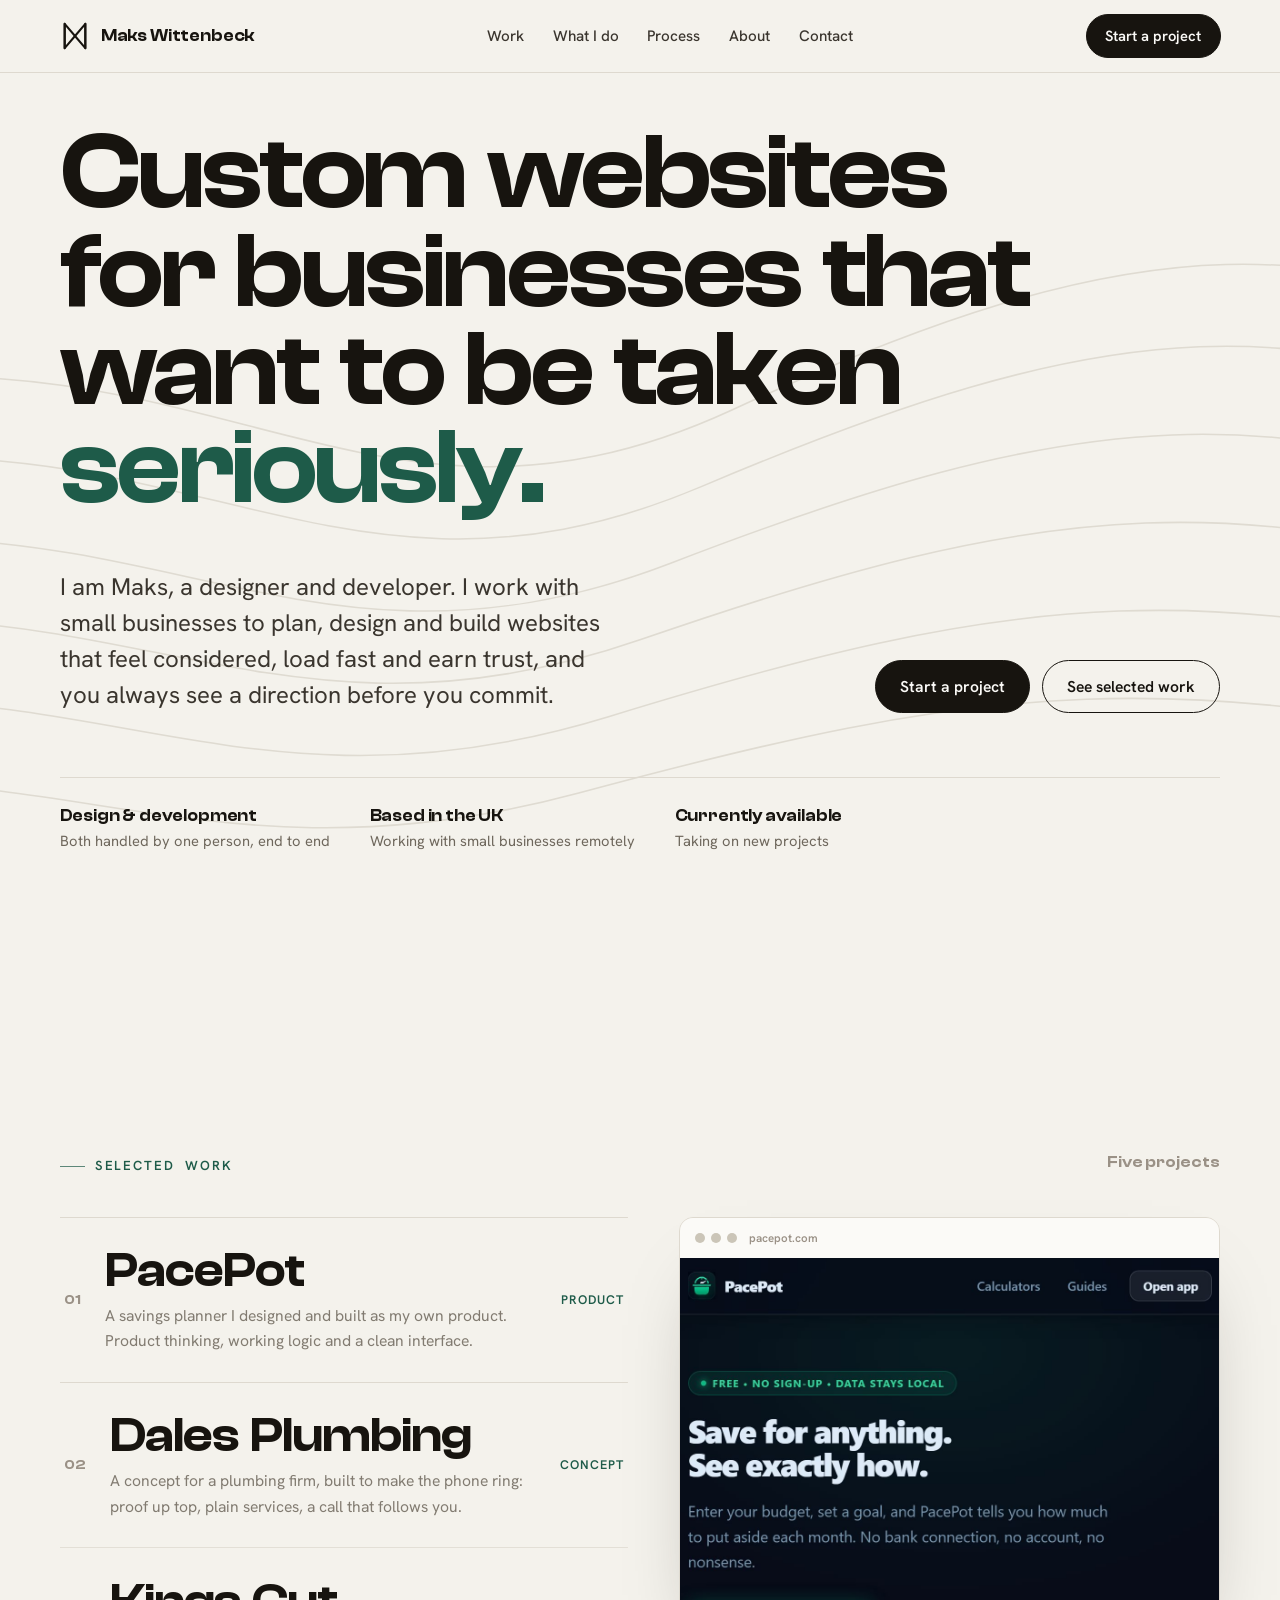
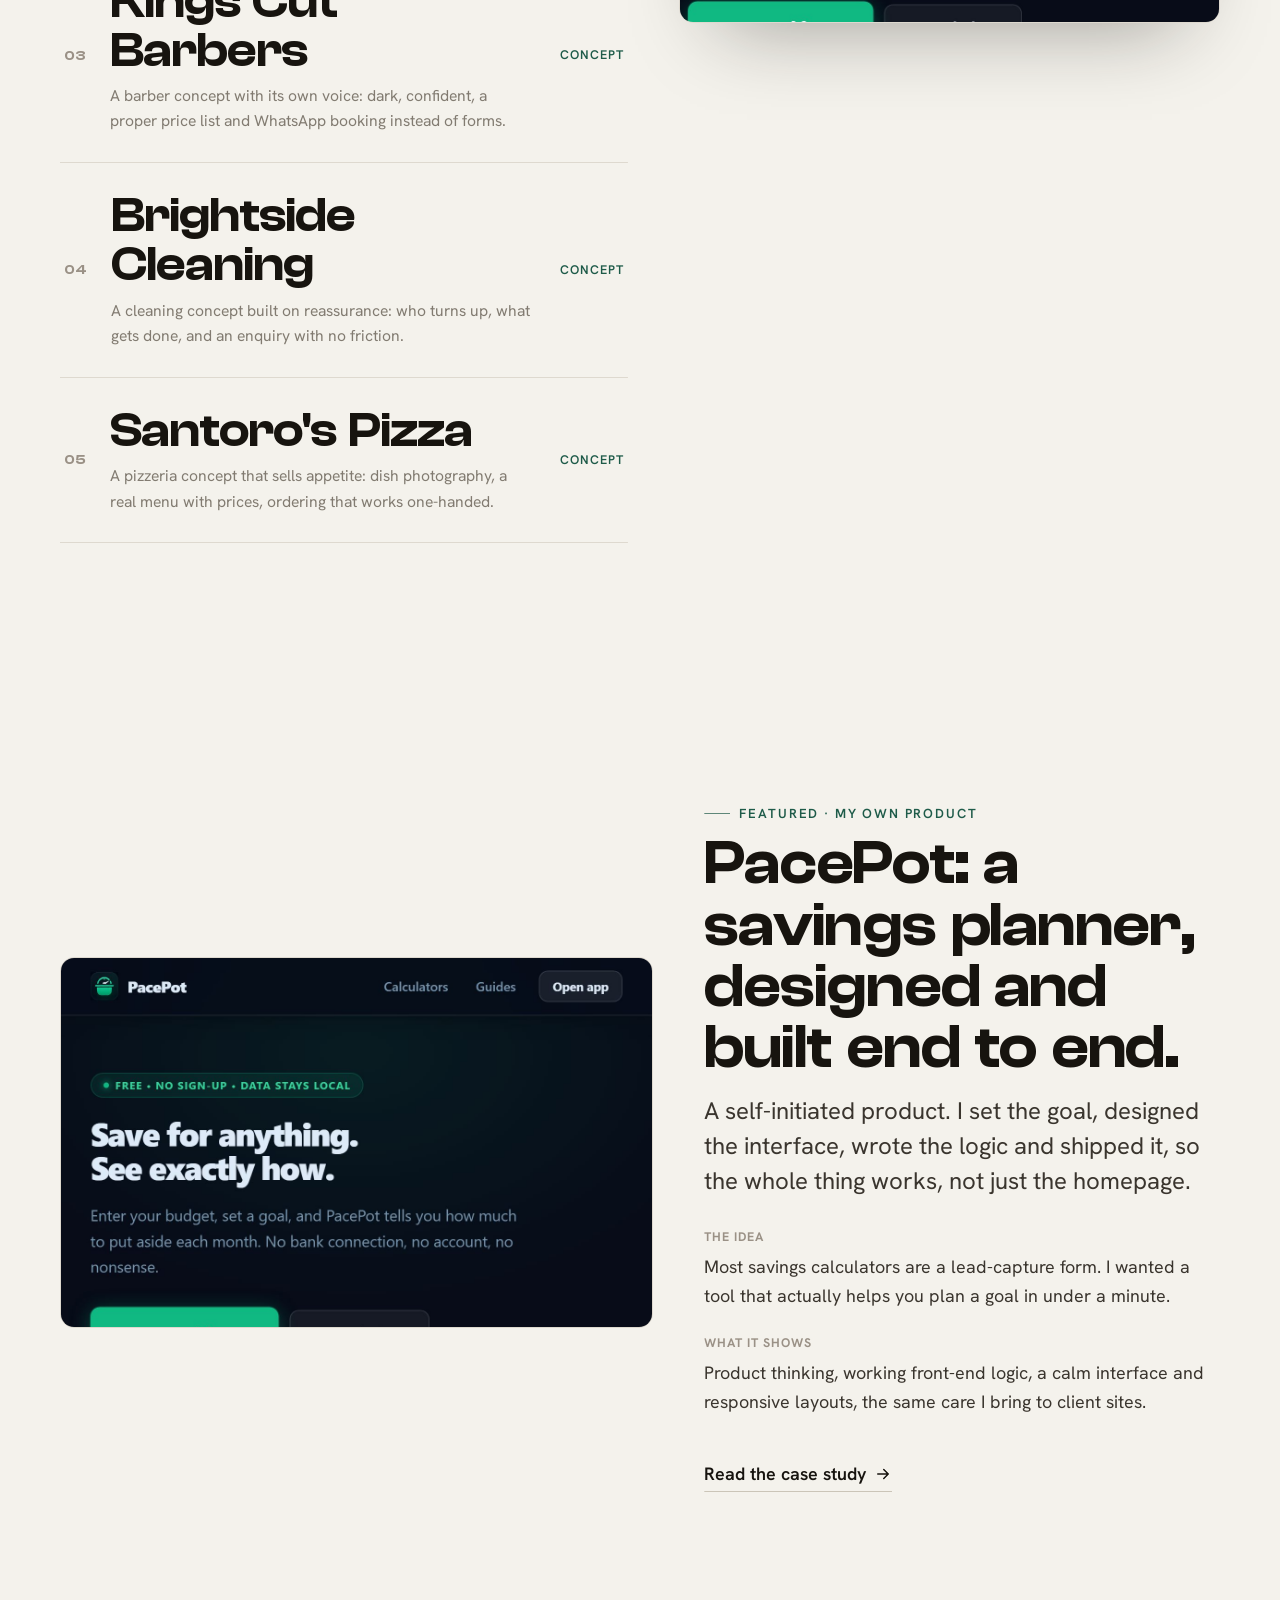
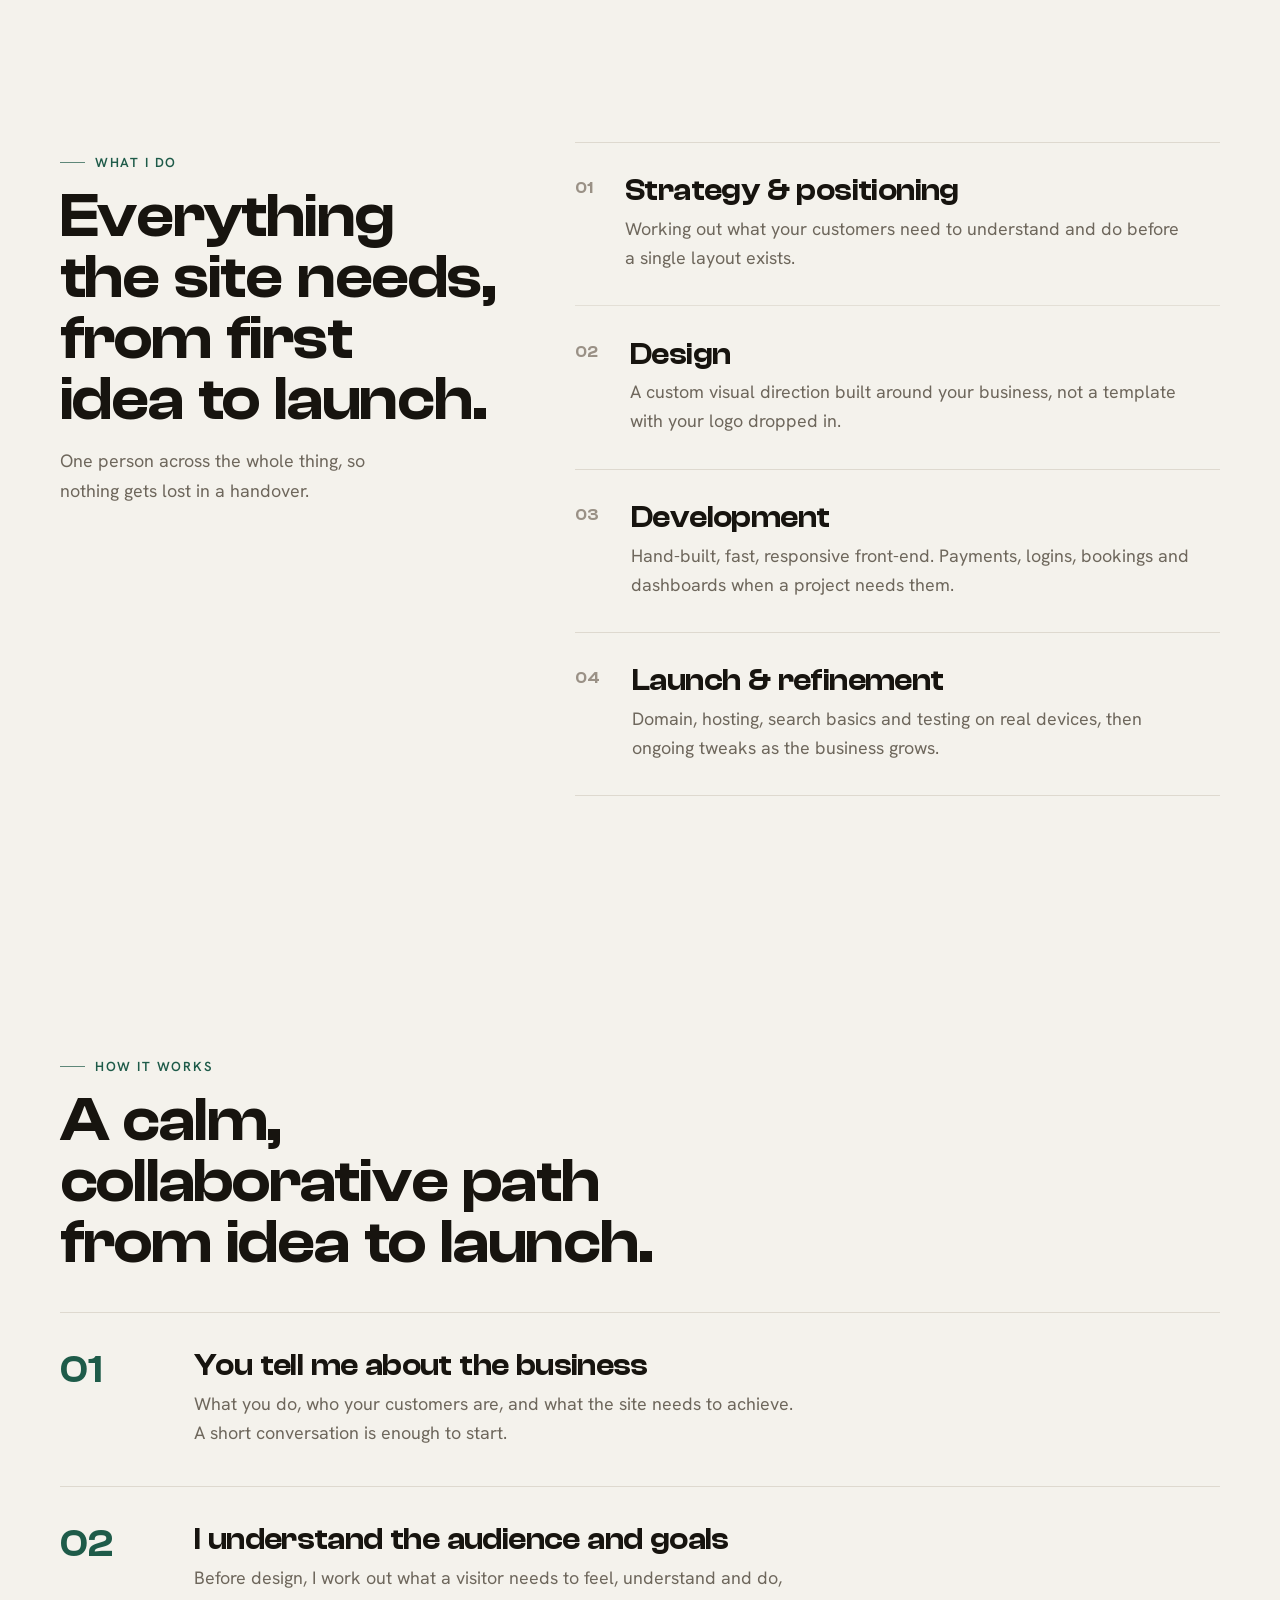
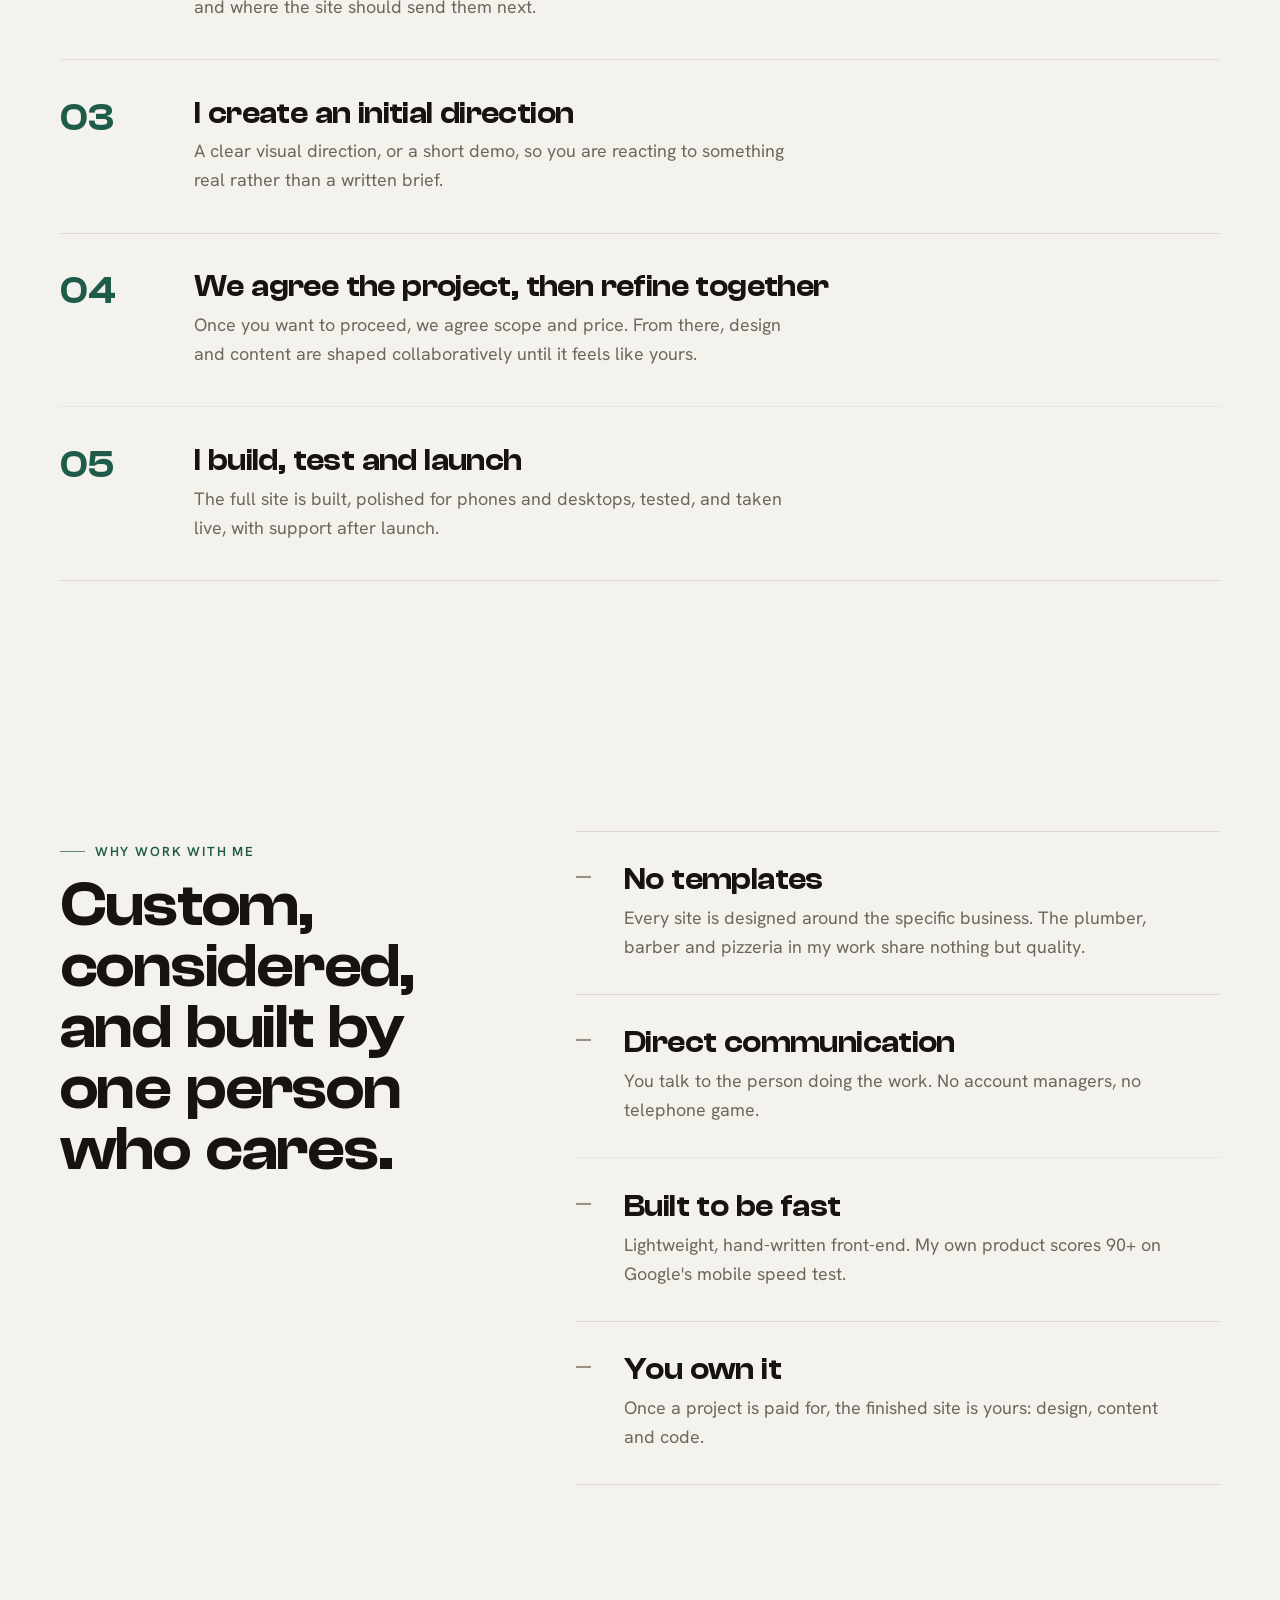
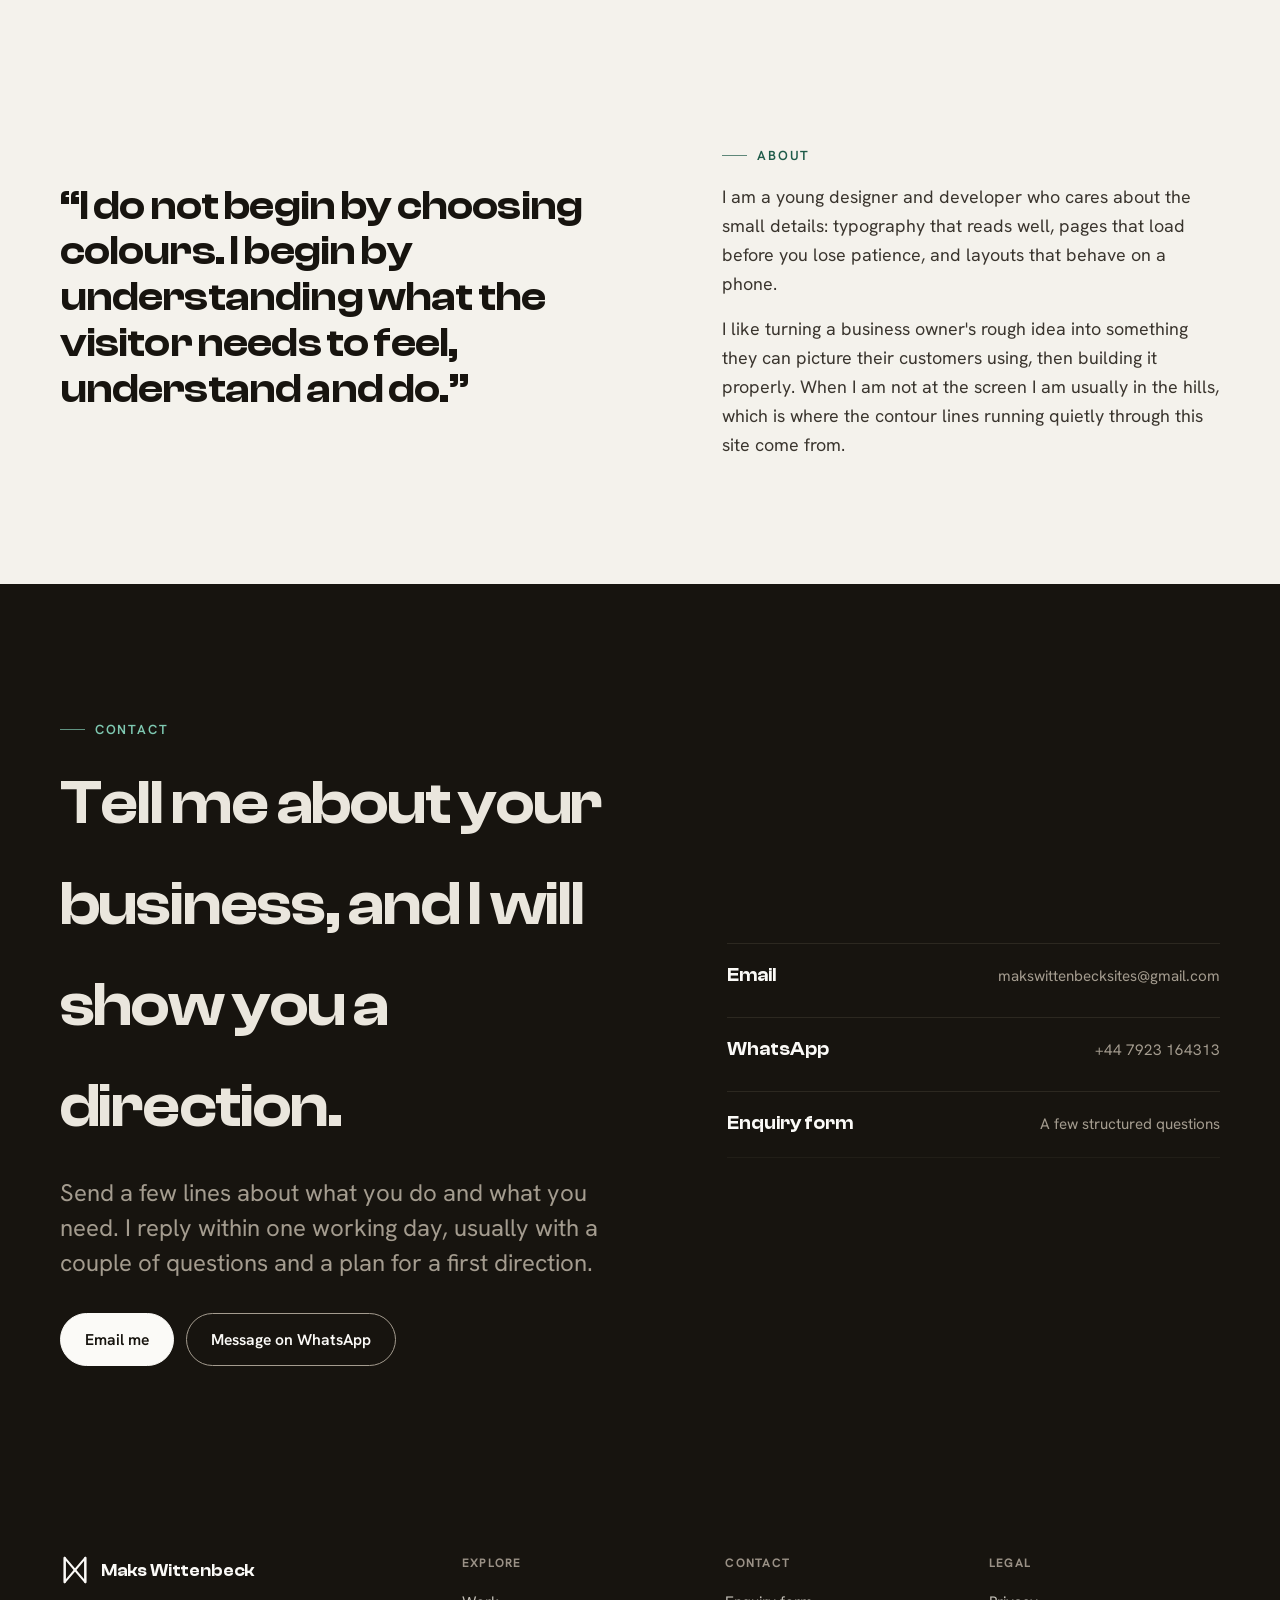
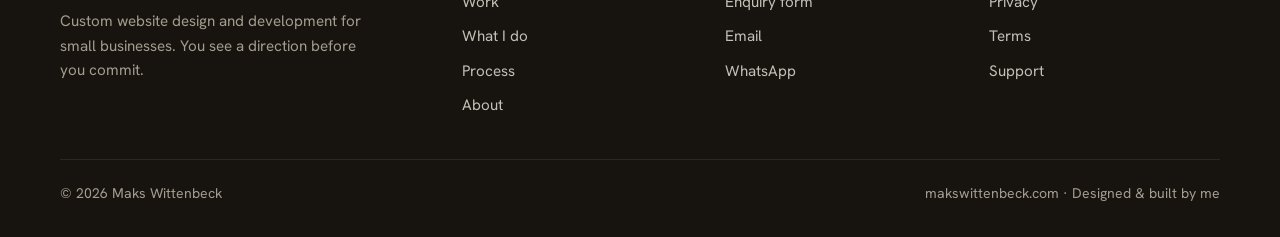
==== commit 55b09477: "Editorial studio redesign: new system, signature project index, MW mark - New light editorial design" ====
--- a/index.html
+++ b/index.html
@@ -40,7 +40,7 @@
     <header class="site-header">
       <div class="shell nav">
         <a class="brand" href="/" aria-label="Maks Wittenbeck home">
-          <span class="brand-dot" aria-hidden="true"></span>
+          <span class="brand-dot" aria-hidden="true"><svg viewBox="0 0 32 34" fill="none" stroke="currentColor" stroke-width="2.2" stroke-linecap="round" stroke-linejoin="round"><path d="M5 30V4l11 13L27 4v26"/><path d="M5 4v26l11-13 11 13V4"/></svg></span>
           <span>Maks Wittenbeck</span>
         </a>
         <nav class="nav-links" id="nav-links" aria-label="Primary">
@@ -316,7 +316,7 @@
       <div class="shell">
         <div class="footer-top">
           <div class="footer-brand">
-            <a class="brand" href="/"><span class="brand-dot" aria-hidden="true"></span><span>Maks Wittenbeck</span></a>
+            <a class="brand" href="/"><span class="brand-dot" aria-hidden="true"><svg viewBox="0 0 32 34" fill="none" stroke="currentColor" stroke-width="2.2" stroke-linecap="round" stroke-linejoin="round"><path d="M5 30V4l11 13L27 4v26"/><path d="M5 4v26l11-13 11 13V4"/></svg></span><span>Maks Wittenbeck</span></a>
             <p>Custom website design and development for small businesses. You see a direction before you commit.</p>
           </div>
           <div class="footer-col">
--- a/styles.css
+++ b/styles.css
@@ -175,13 +175,12 @@
   color: var(--ink);
 }
 .brand-dot {
-  display: grid; place-items: center; width: 34px; height: 34px; flex: 0 0 auto;
-  border: 1px solid var(--ink); border-radius: 50%;
-  font-family: var(--display); font-weight: 600; font-size: 0.92rem; line-height: 1;
-}
-.brand-dot::after { content: "MW"; letter-spacing: -0.03em; }
+  display: grid; place-items: center; width: 30px; height: 32px; flex: 0 0 auto;
+  color: var(--ink);
+}
+.brand-dot svg { width: 100%; height: 100%; display: block; overflow: visible; }
 .on-ink .brand, .site-footer .brand { color: var(--panel); }
-.site-footer .brand-dot { border-color: var(--on-ink-muted); color: var(--panel); }
+.on-ink .brand-dot, .site-footer .brand-dot { color: var(--panel); }
 
 .nav-links { display: flex; align-items: center; gap: 0.1rem; }
 .nav-links a {
@@ -504,9 +503,16 @@
 .cta .btn--ghost { color: var(--panel); border-color: var(--on-ink-muted); }
 .cta .btn--ghost:hover { background: var(--panel); color: var(--ink); border-color: var(--panel); }
 
-/* generic card grids used by sub-pages */
+/* generic card grids + legacy utilities used by sub-pages */
+.bg-soft { background: var(--paper-2); }
 .grid { display: grid; gap: var(--gap); }
 .grid--2 { grid-template-columns: repeat(auto-fit, minmax(min(100%, 320px), 1fr)); }
+.grid--3 { grid-template-columns: repeat(auto-fit, minmax(min(100%, 280px), 1fr)); }
+.grid--4 { grid-template-columns: repeat(auto-fit, minmax(min(100%, 230px), 1fr)); }
+.cta { text-align: center; padding: clamp(2rem, 4vw, 3.6rem); border: 1px solid var(--line); border-radius: 18px; background: var(--panel); }
+.cta h2 { font-size: var(--fs-h2); }
+.cta p { margin: 1rem auto 0; max-width: 48ch; color: var(--muted); font-size: var(--fs-lede); }
+.cta-actions { display: flex; flex-wrap: wrap; gap: 0.75rem; justify-content: center; margin-top: 2rem; }
 .grid--3 { grid-template-columns: repeat(auto-fit, minmax(min(100%, 280px), 1fr)); }
 .card { background: var(--panel); border: 1px solid var(--line); border-radius: 14px; padding: 1.6rem; }
 .card h3 { font-size: var(--fs-h3); }
